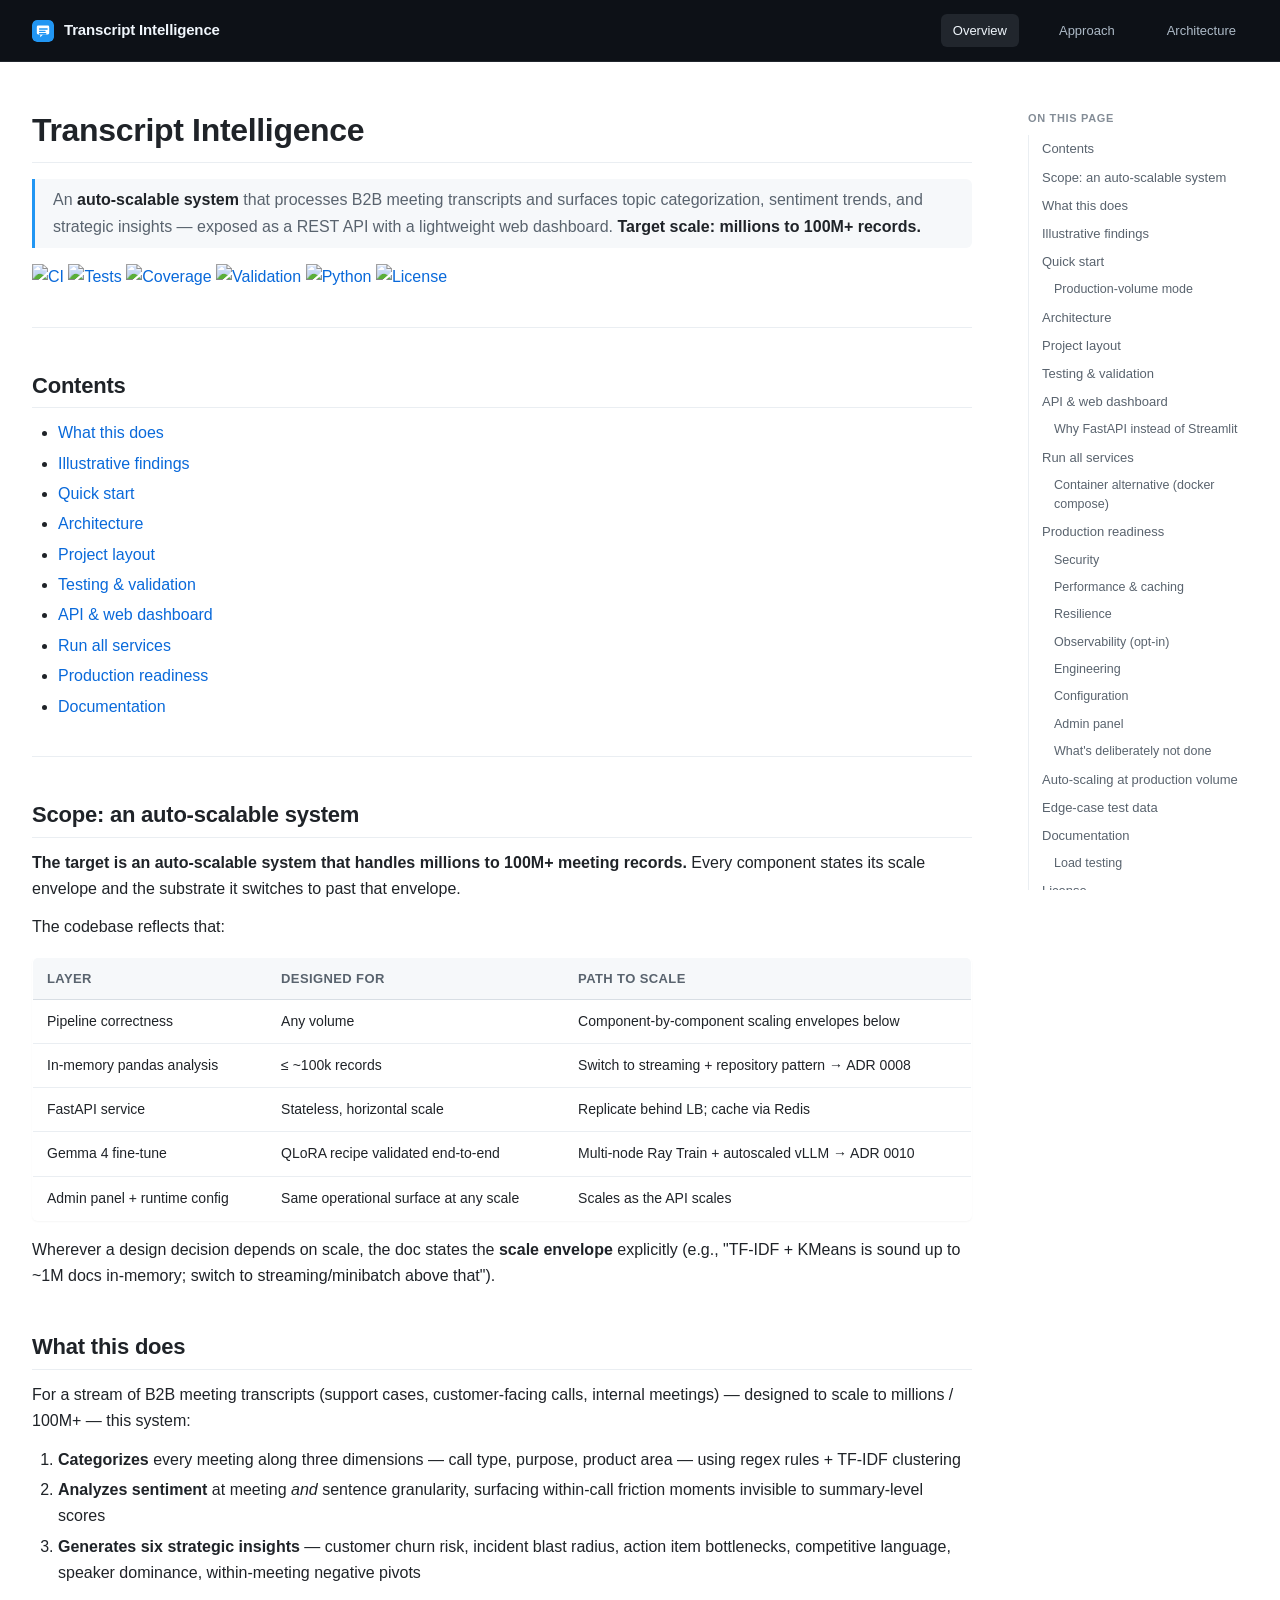
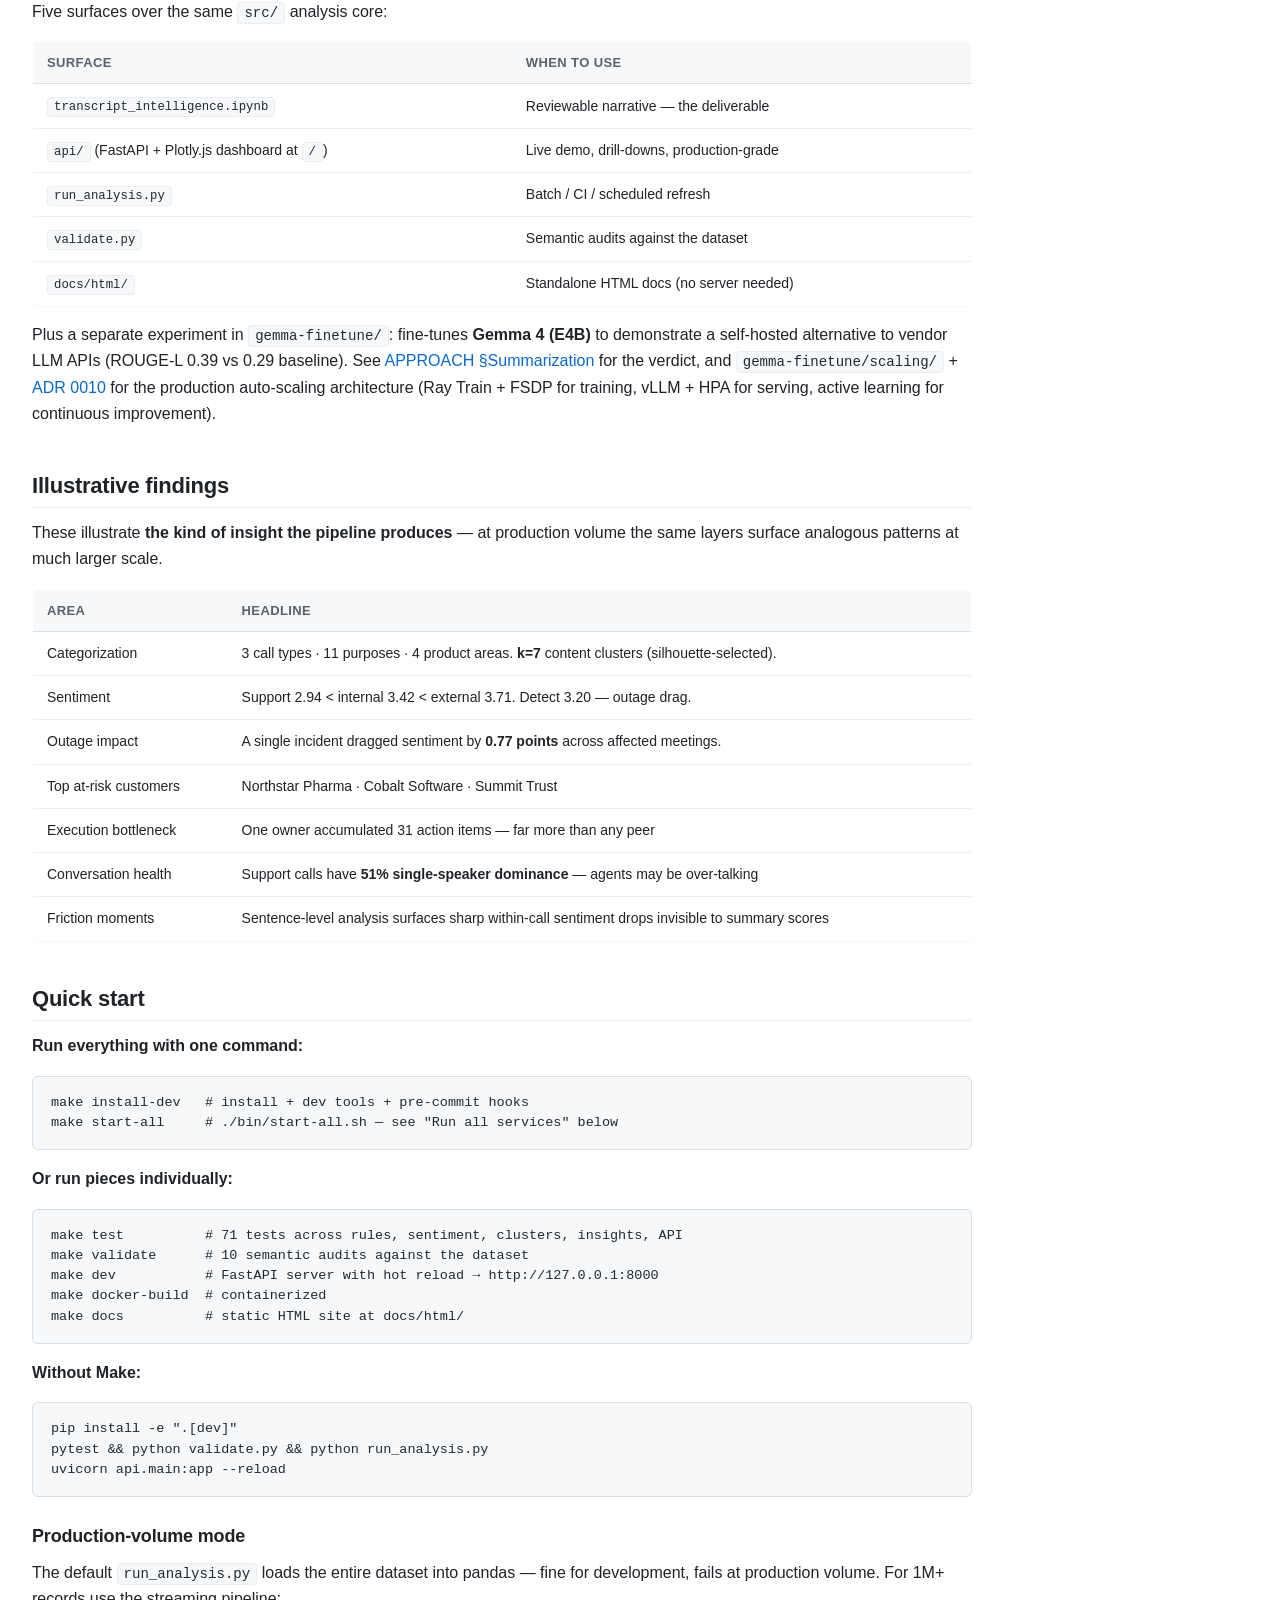
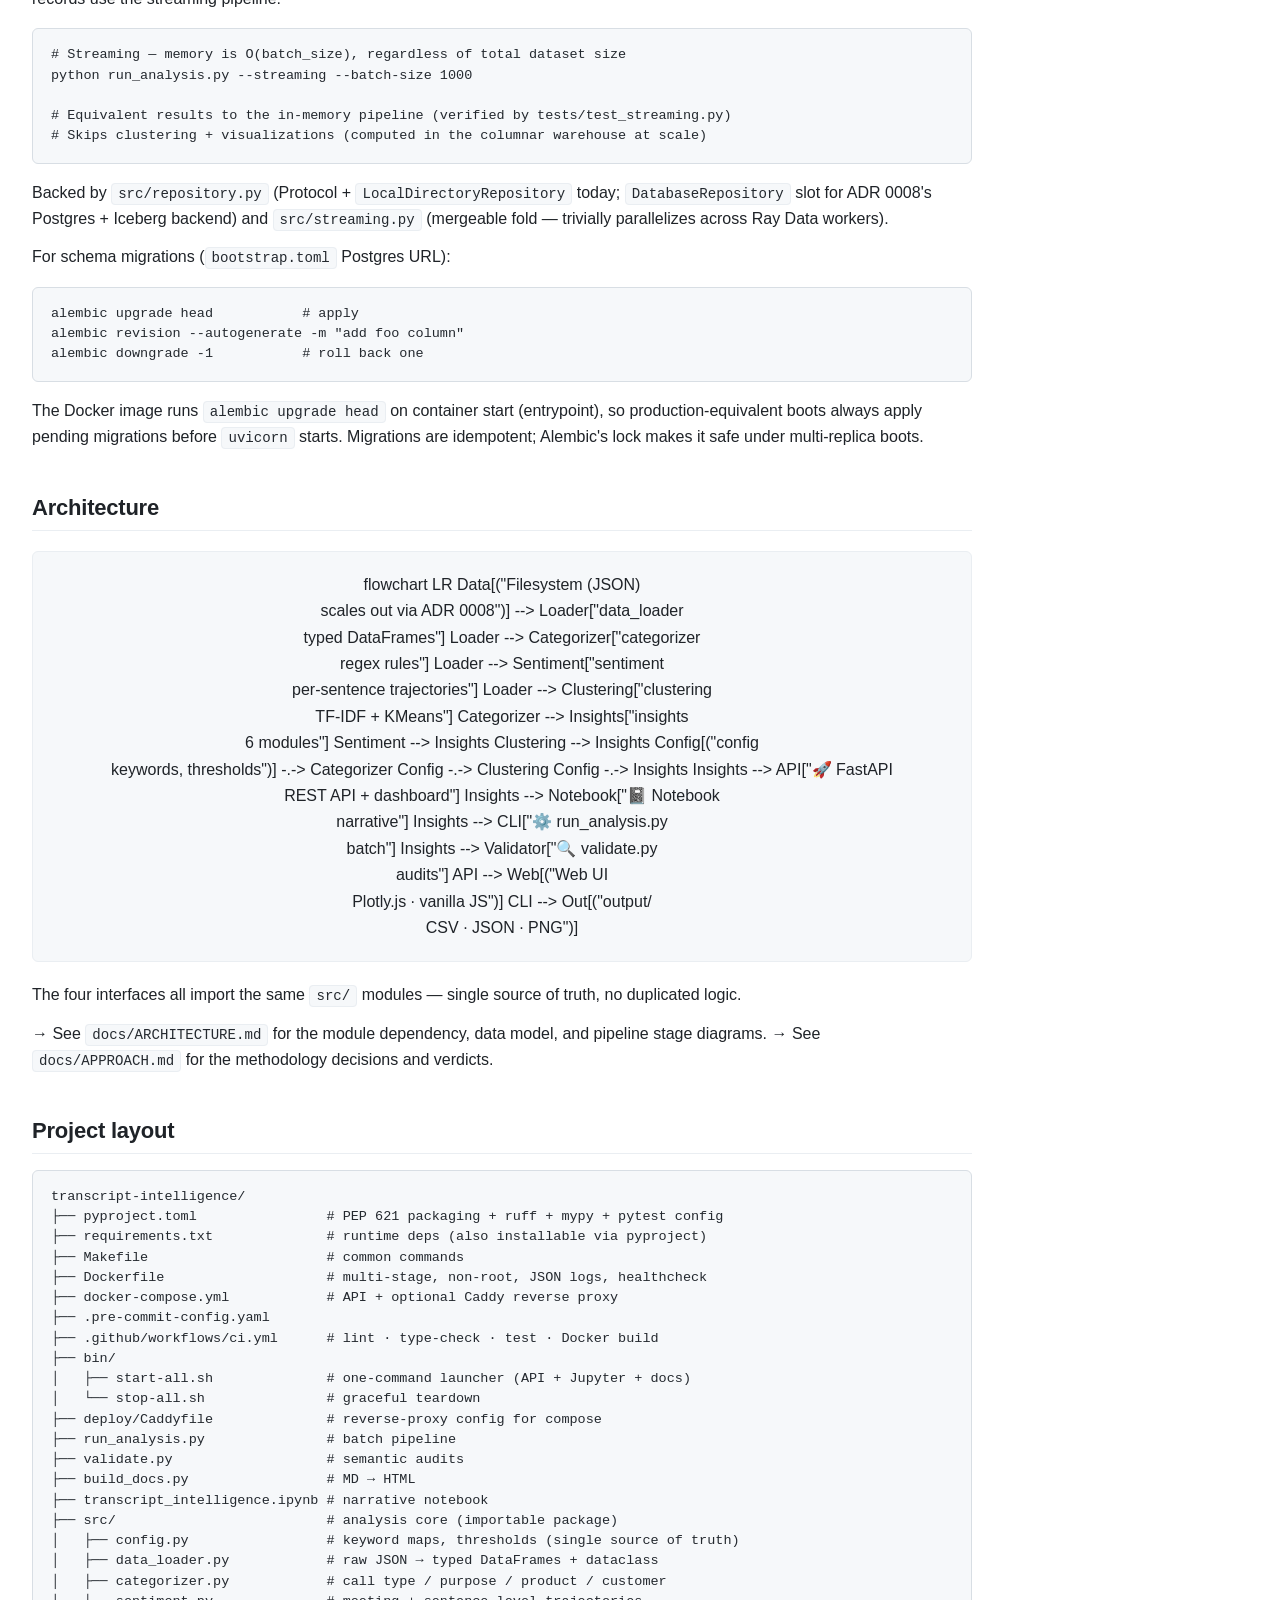
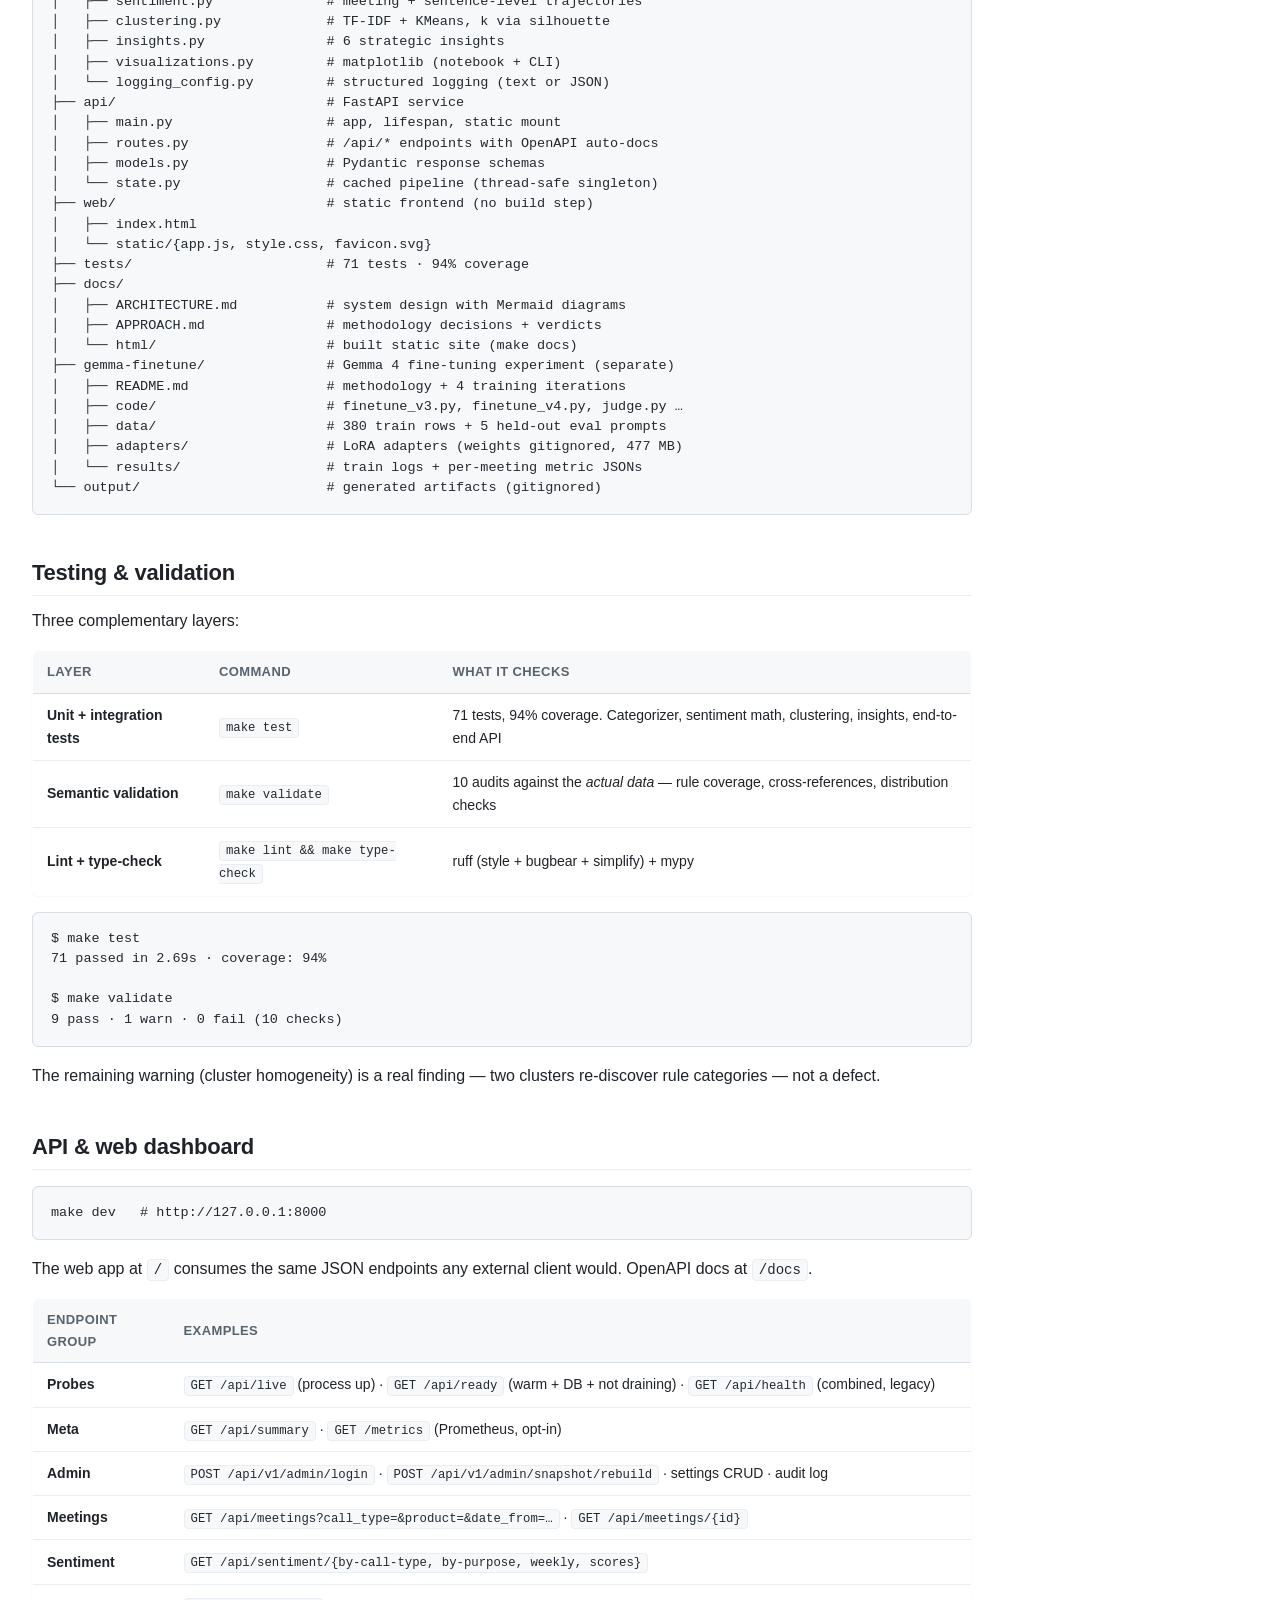
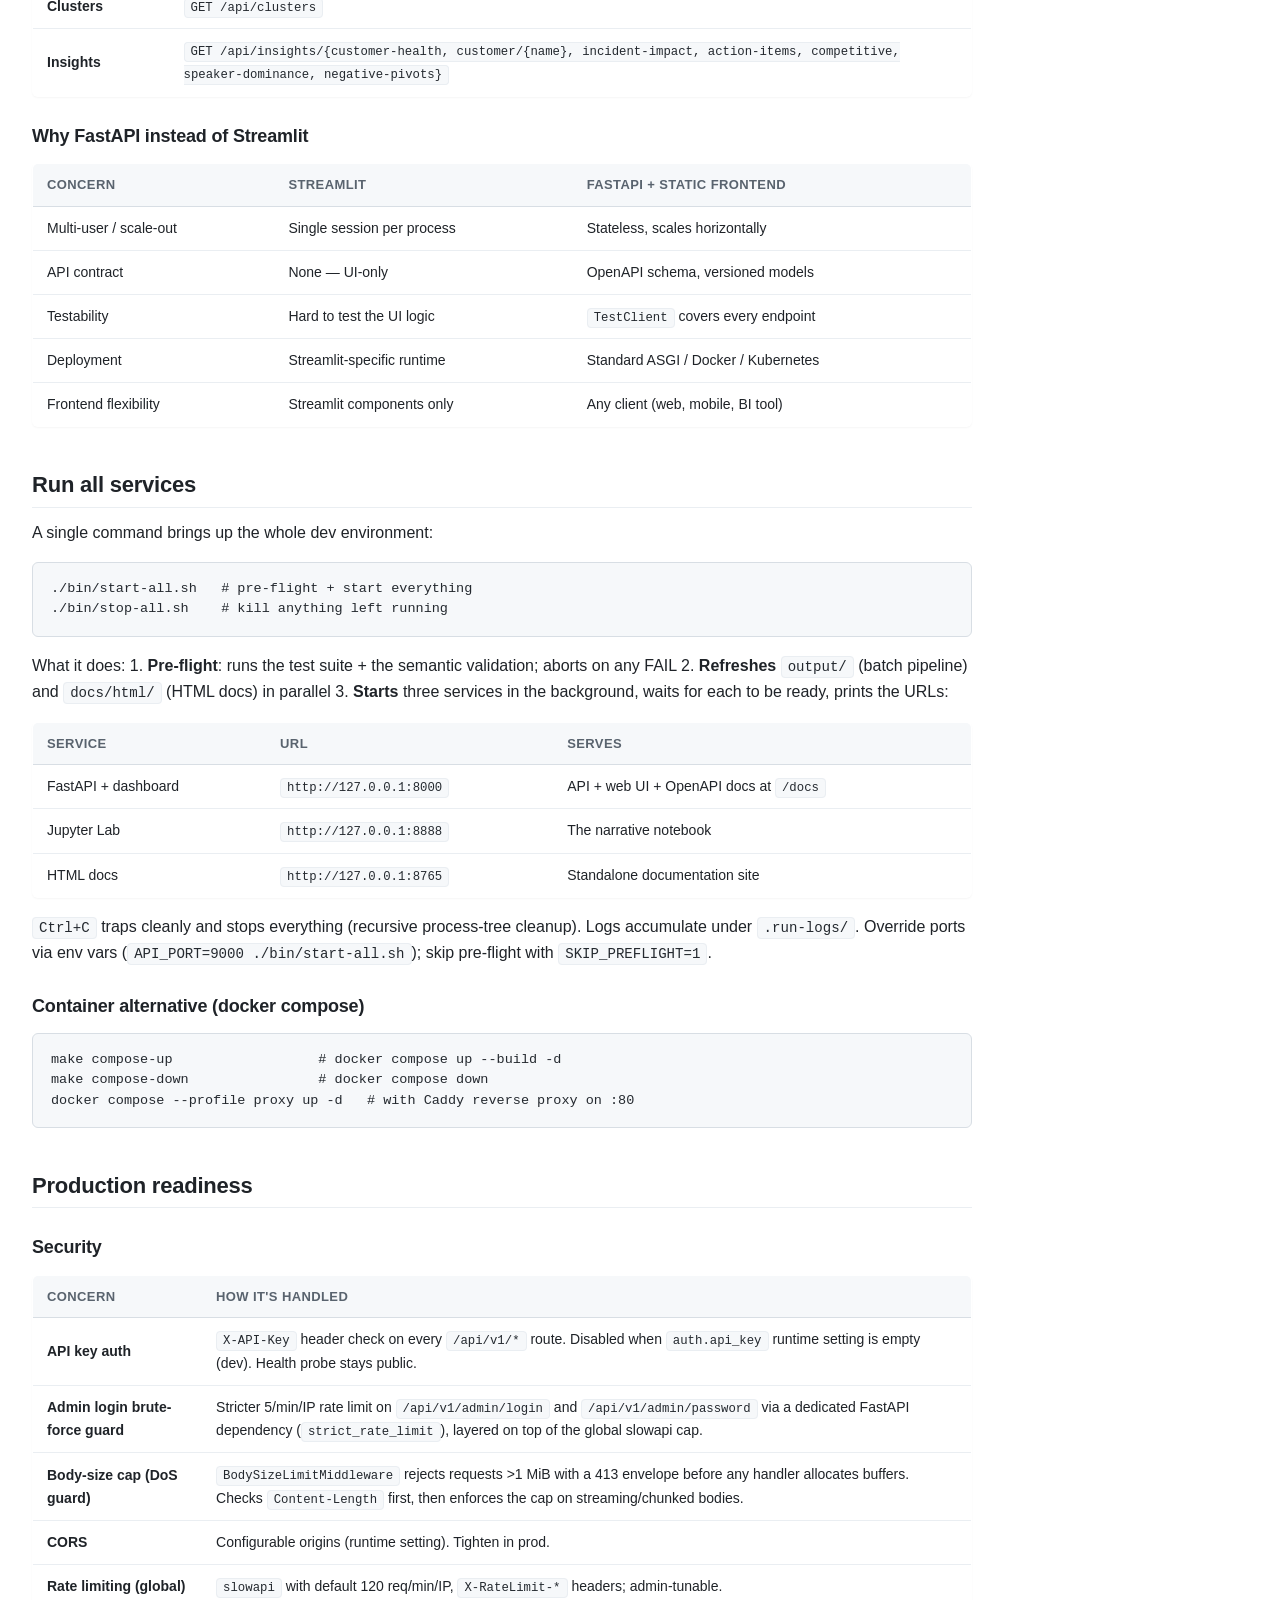
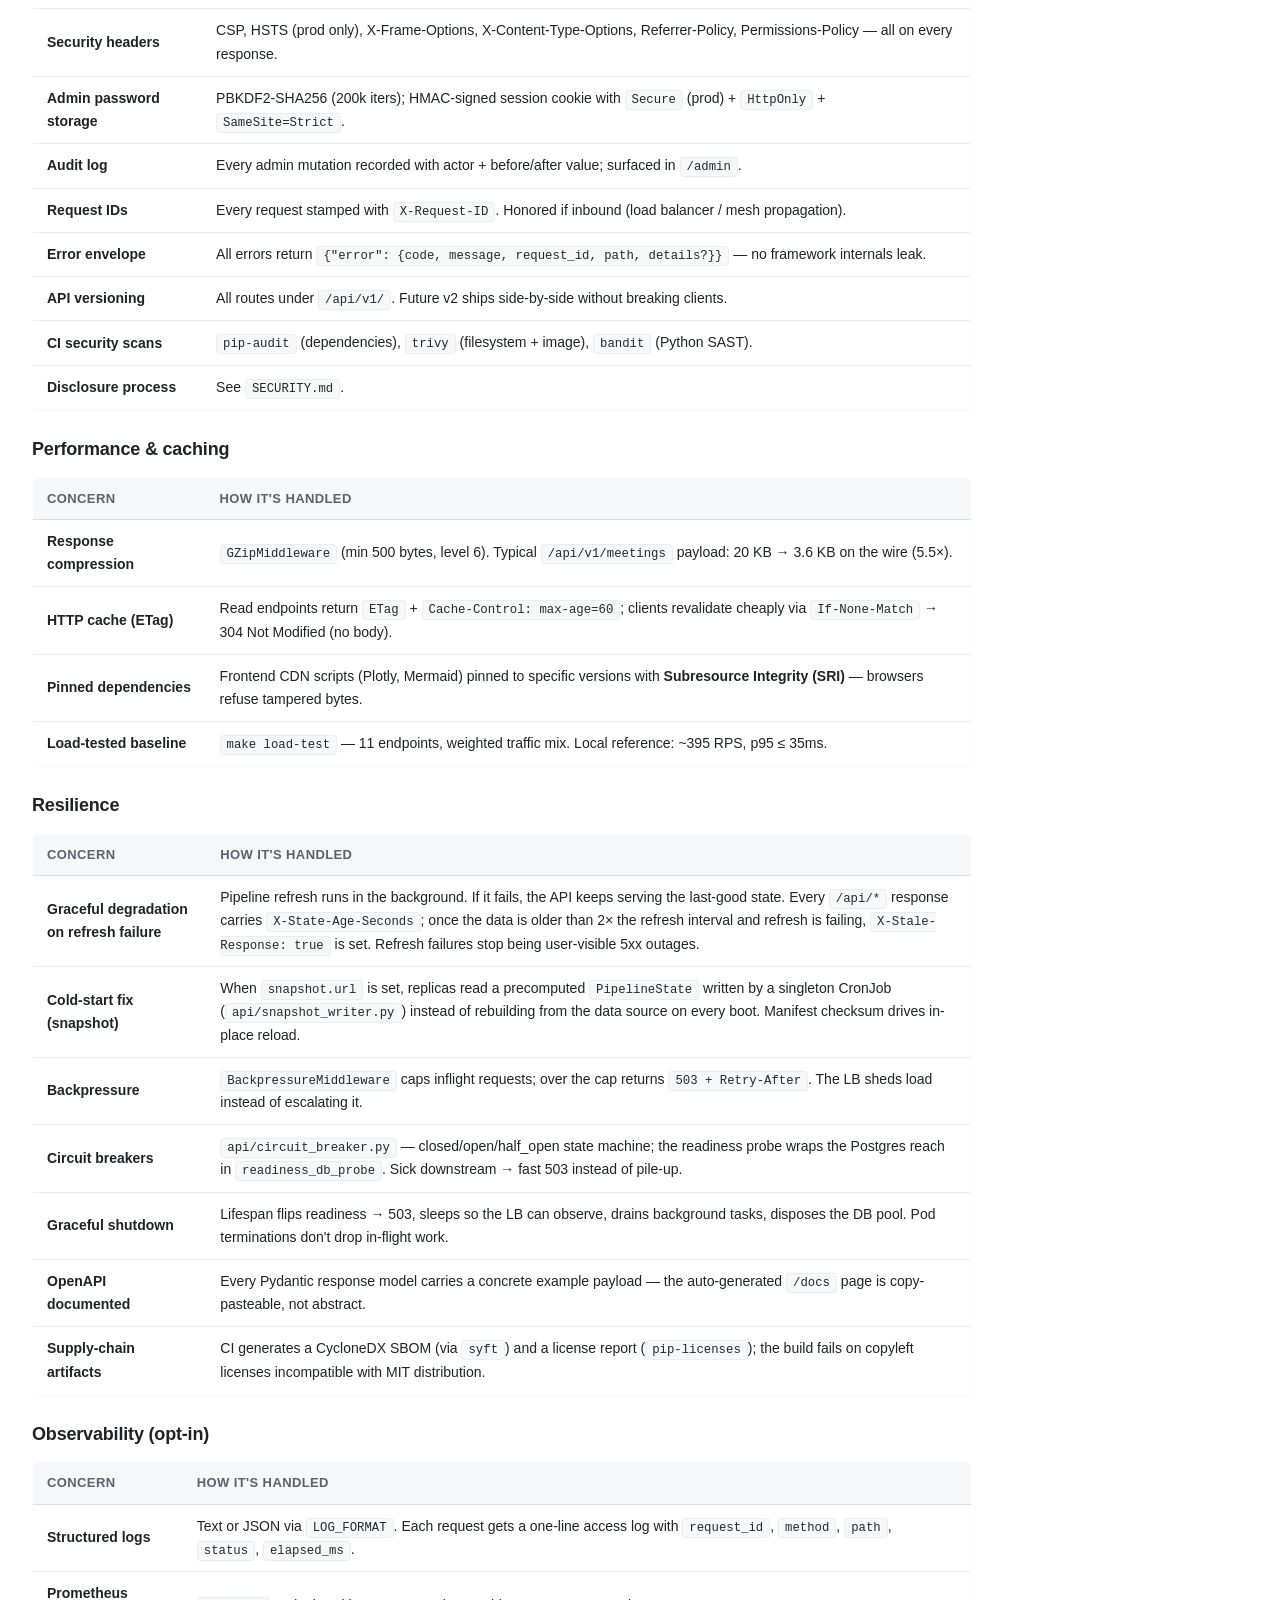
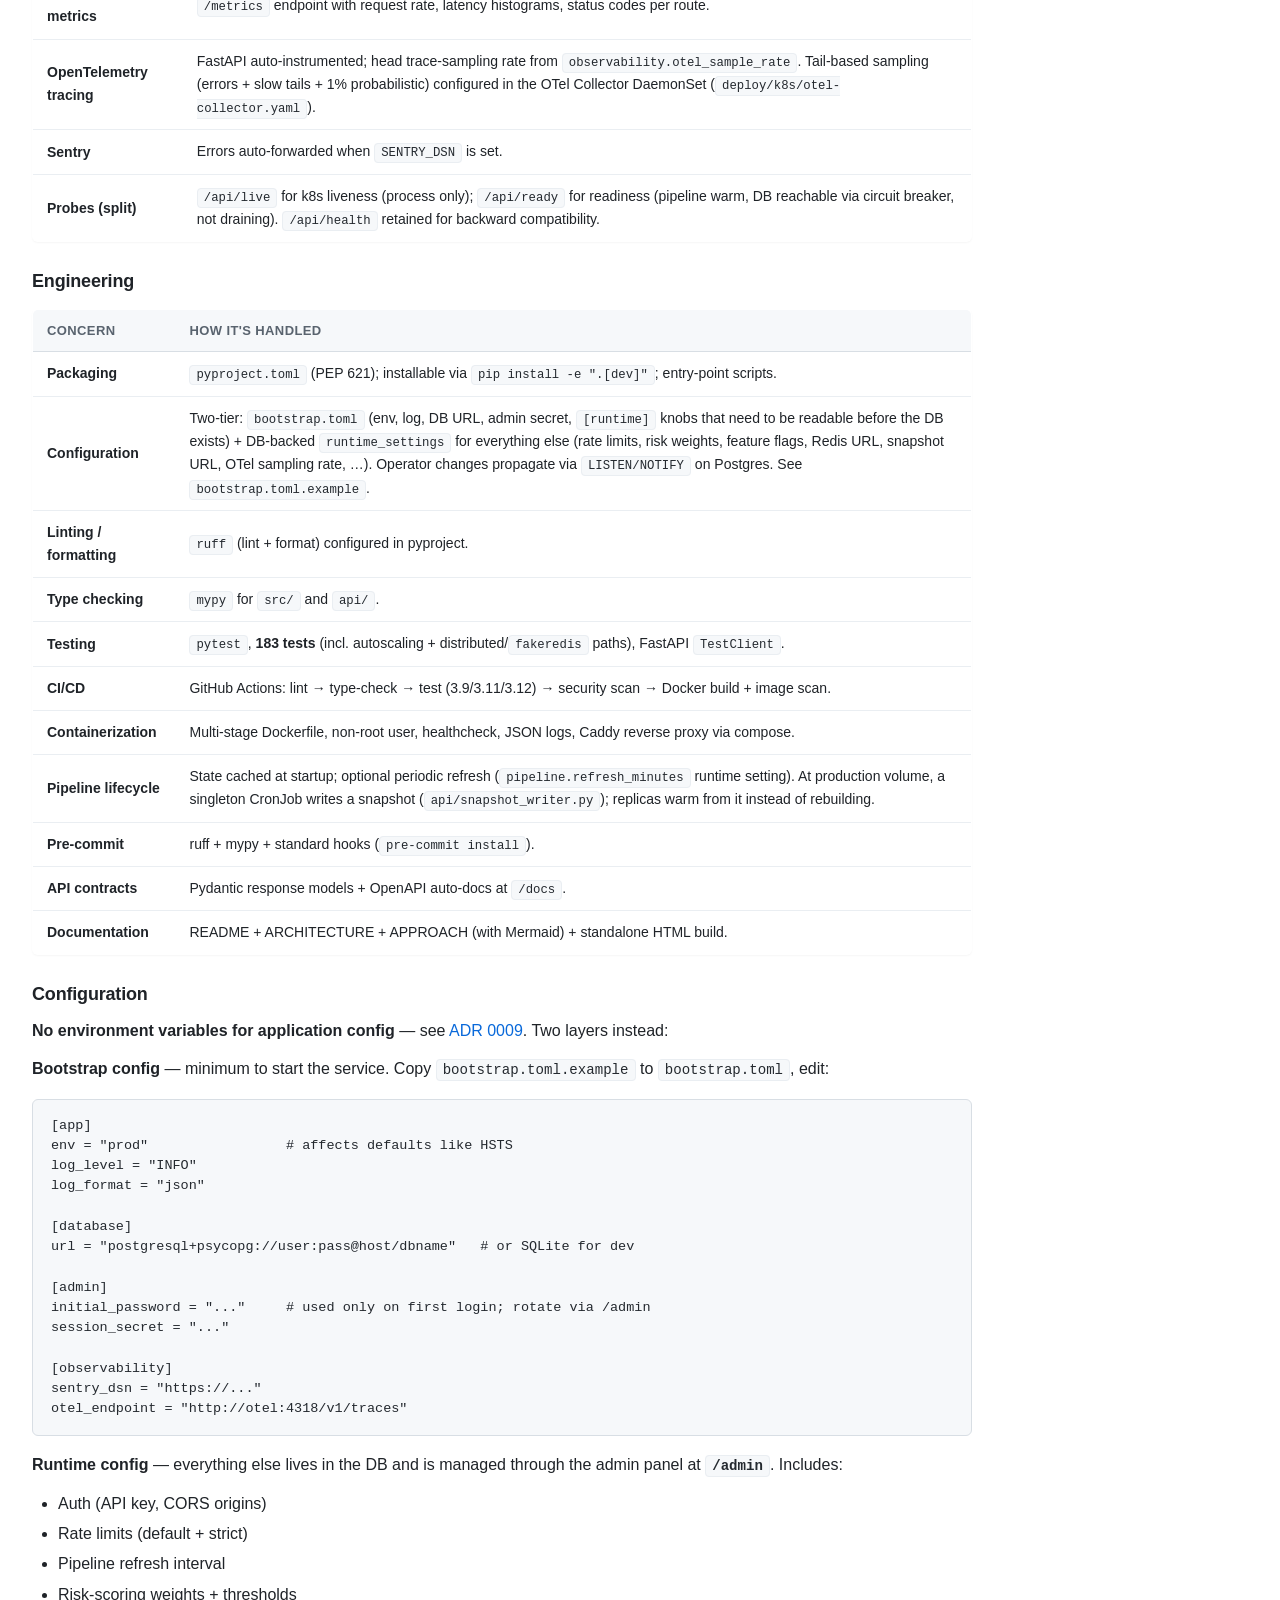
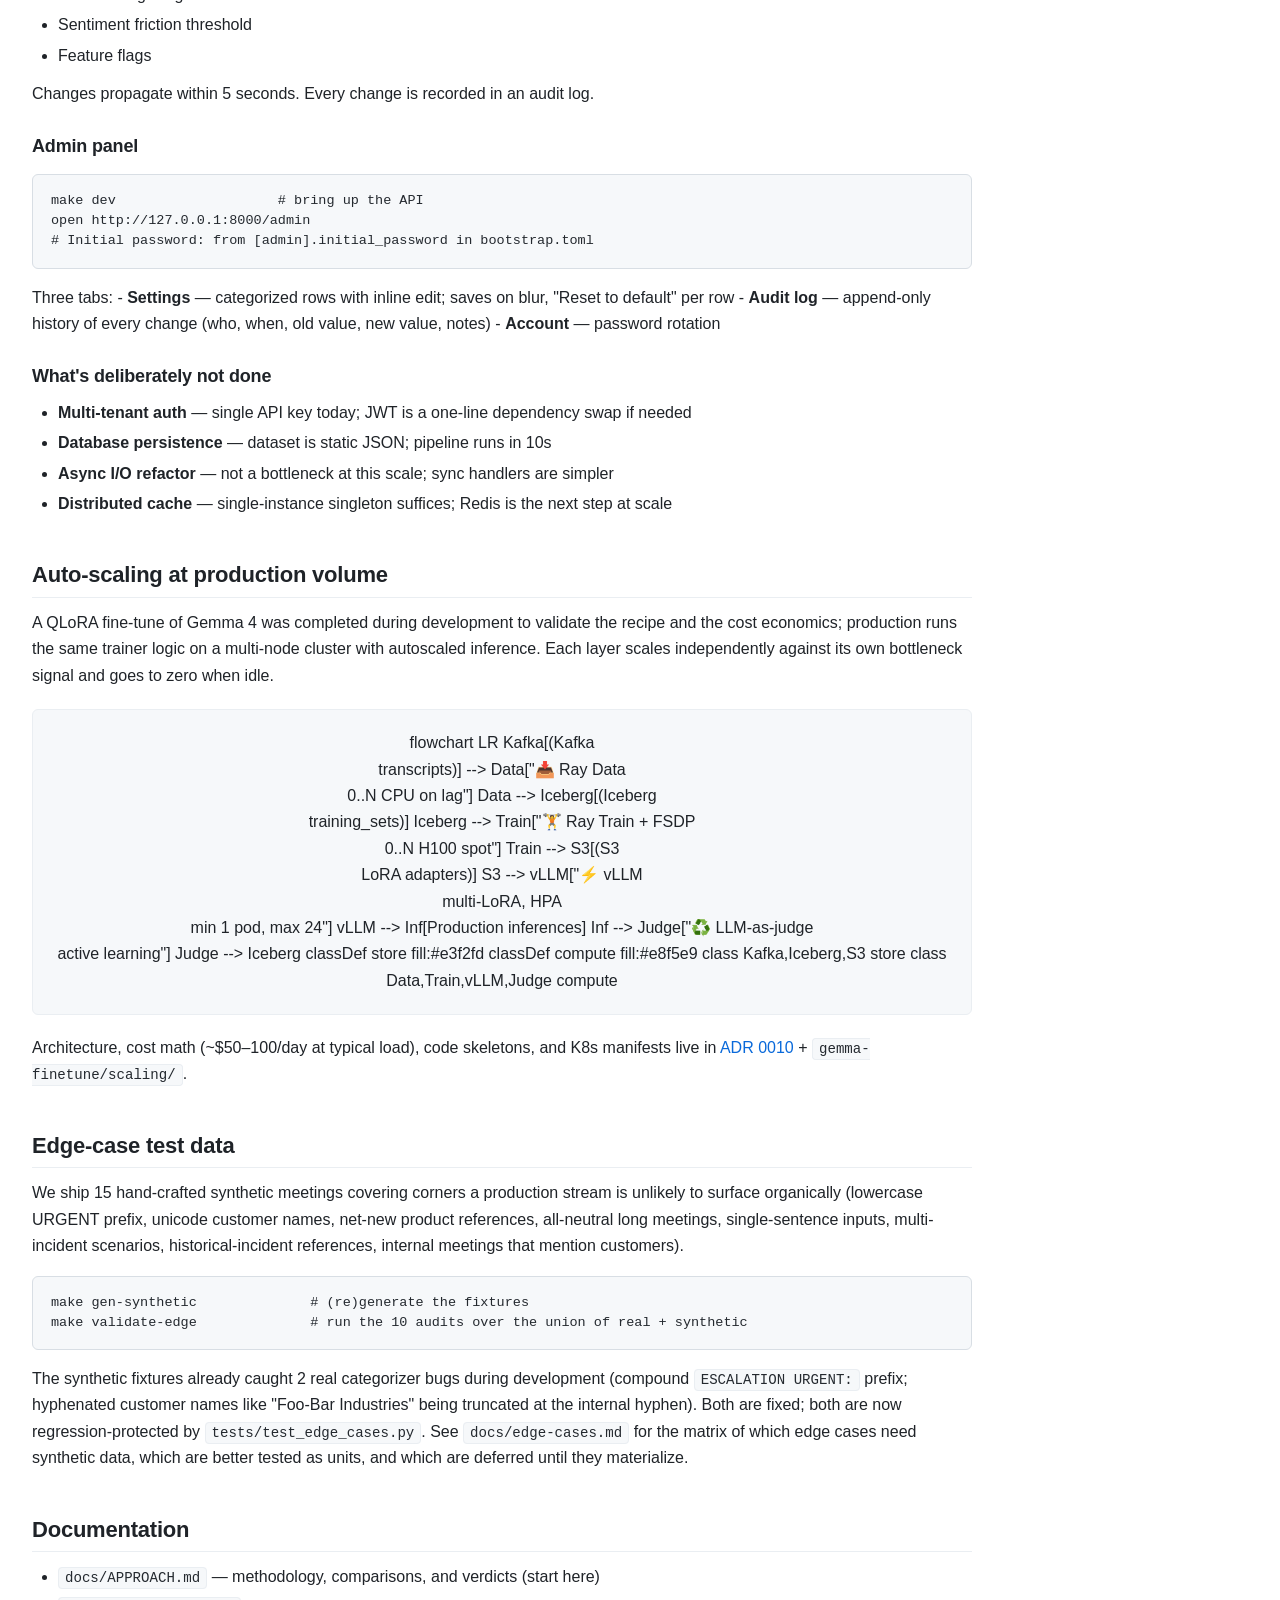
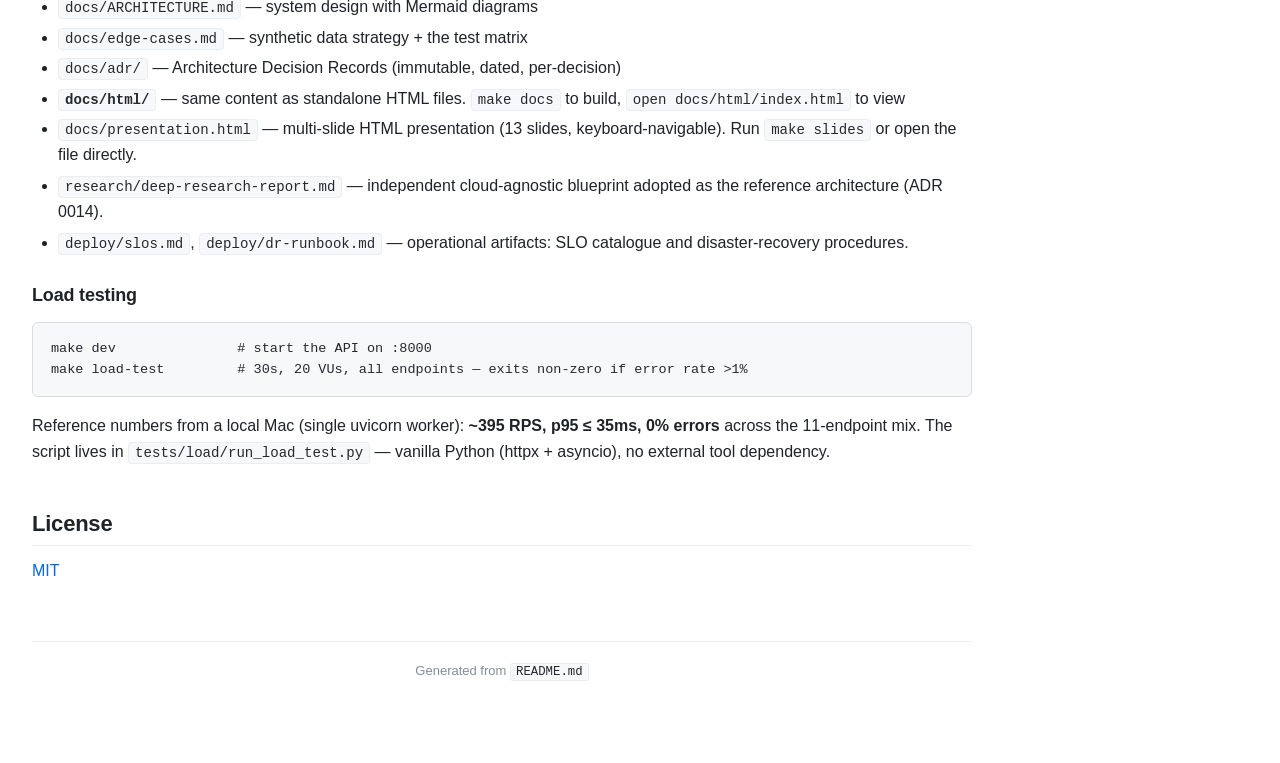
==== docs/html/index.html @ d3d43723 "Adopt research/ blueprint as ADR 0014 + close the implementation gaps The cloud-agnostic research re" ====
<!DOCTYPE html>
<html lang="en">
<head>
<meta charset="utf-8">
<meta name="viewport" content="width=device-width, initial-scale=1">
<title>Transcript Intelligence</title>
<link rel="icon" type="image/svg+xml" href="favicon.svg">
<style>
:root {
  --fg: #1f2328;
  --fg-muted: #59636e;
  --fg-faint: #848d97;
  --bg: #ffffff;
  --bg-soft: #f6f8fa;
  --bg-code: #f6f8fa;
  --border: #d8dee4;
  --border-soft: #eaeef2;
  --link: #0969da;
  --link-hover: #0550ae;
  --accent: #2196f3;
  --shadow-sm: 0 1px 2px rgba(0,0,0,0.04);
  --radius: 6px;
  --content-width: 920px;
}
* { box-sizing: border-box; }
html { scroll-behavior: smooth; }
body {
  font-family: -apple-system, BlinkMacSystemFont, "Segoe UI", "Inter", "Helvetica Neue", Arial, sans-serif;
  font-size: 16px;
  line-height: 1.65;
  color: var(--fg);
  background: var(--bg);
  margin: 0;
  -webkit-font-smoothing: antialiased;
  text-rendering: optimizeLegibility;
}

/* --------------------------------------------------------------------- nav */
.nav {
  background: #0d1117;
  color: #f0f6fc;
  padding: 14px 32px;
  display: flex;
  align-items: center;
  gap: 28px;
  position: sticky;
  top: 0;
  z-index: 10;
  border-bottom: 1px solid #21262d;
}
.nav .brand {
  font-weight: 700;
  font-size: 15px;
  letter-spacing: -0.01em;
  margin-right: auto;
  display: flex;
  align-items: center;
  gap: 10px;
}
.nav .brand-icon {
  width: 22px;
  height: 22px;
  border-radius: 5px;
}
.nav a {
  color: #adbac7;
  text-decoration: none;
  font-size: 13px;
  padding: 6px 12px;
  border-radius: 6px;
  transition: background 0.12s, color 0.12s;
  font-weight: 500;
}
.nav a:hover { background: #21262d; color: #f0f6fc; }
.nav a.active { color: #f0f6fc; background: #21262d; }

/* ----------------------------------------------------------------- layout */
.layout {
  max-width: 1280px;
  margin: 0 auto;
  display: grid;
  grid-template-columns: minmax(0, 1fr) 220px;
  gap: 56px;
  padding: 48px 32px 96px;
}
main {
  min-width: 0;
}
.toc {
  position: sticky;
  top: 88px;
  align-self: start;
  font-size: 13px;
  line-height: 1.55;
  max-height: calc(100vh - 120px);
  overflow-y: auto;
  padding-right: 4px;
}
.toc-title {
  text-transform: uppercase;
  letter-spacing: 0.06em;
  font-size: 11px;
  font-weight: 700;
  color: var(--fg-faint);
  margin: 0 0 8px;
}
.toc ul {
  list-style: none;
  padding: 0;
  margin: 0;
  border-left: 1px solid var(--border-soft);
}
.toc li { margin: 0; }
.toc a {
  display: block;
  padding: 4px 0 4px 12px;
  margin-left: -1px;
  border-left: 2px solid transparent;
  color: var(--fg-muted);
  text-decoration: none;
  transition: color 0.1s, border-color 0.1s;
}
.toc a:hover { color: var(--fg); }
.toc a.h3 { padding-left: 24px; font-size: 12.5px; }
.toc a.active {
  color: var(--accent);
  border-left-color: var(--accent);
  font-weight: 600;
}

/* ---------------------------------------------------------------- content */
main h1, main h2, main h3, main h4 {
  line-height: 1.25;
  letter-spacing: -0.01em;
  margin: 32px 0 12px;
  scroll-margin-top: 80px;
  position: relative;
}
main h1 {
  font-size: 32px;
  font-weight: 700;
  margin-top: 0;
  padding-bottom: 12px;
  border-bottom: 1px solid var(--border-soft);
}
main h2 {
  font-size: 22px;
  font-weight: 600;
  margin-top: 44px;
  padding-bottom: 8px;
  border-bottom: 1px solid var(--border-soft);
}
main h3 {
  font-size: 18px;
  font-weight: 600;
  margin-top: 28px;
}
main h4 {
  font-size: 15px;
  font-weight: 600;
  color: var(--fg-muted);
  text-transform: uppercase;
  letter-spacing: 0.04em;
}

/* Hover anchor link (GitHub-style). H1 has no anchor — it's the page title. */
main h1 .anchor { display: none; }
main h2 .anchor, main h3 .anchor, main h4 .anchor {
  position: absolute;
  left: -24px;
  text-decoration: none;
  color: var(--fg-faint);
  opacity: 0;
  transition: opacity 0.15s;
  font-weight: 400;
  font-size: 0.85em;
}
main h2:hover .anchor,
main h3:hover .anchor,
main h4:hover .anchor { opacity: 1; }

main p, main ul, main ol { margin: 12px 0; }
main ul, main ol { padding-left: 26px; }
main li { margin: 4px 0; }
main li > p { margin: 4px 0; }

main a { color: var(--link); text-decoration: none; }
main a:hover { color: var(--link-hover); text-decoration: underline; }
main a:focus-visible { outline: 2px solid var(--accent); outline-offset: 2px; border-radius: 2px; }

/* Strong / em */
main strong { font-weight: 600; color: var(--fg); }

/* ------------------------------------------------------------------ code */
main code {
  background: var(--bg-soft);
  padding: 2px 6px;
  border-radius: 4px;
  font-family: ui-monospace, "SF Mono", "JetBrains Mono", Menlo, Consolas, monospace;
  font-size: 0.88em;
  color: #24292f;
  border: 1px solid var(--border-soft);
}
main pre {
  background: var(--bg-soft);
  padding: 16px 18px;
  border-radius: var(--radius);
  overflow-x: auto;
  border: 1px solid var(--border);
  font-size: 13.5px;
  line-height: 1.5;
  margin: 16px 0;
}
main pre code {
  background: none;
  padding: 0;
  border: none;
  font-size: 1em;
}

/* ----------------------------------------------------------------- tables */
main table {
  border-collapse: collapse;
  margin: 16px 0;
  width: 100%;
  font-size: 14px;
  border: 1px solid var(--border);
  border-radius: var(--radius);
  overflow: hidden;
  box-shadow: var(--shadow-sm);
}
main th, main td {
  padding: 10px 14px;
  text-align: left;
  border-bottom: 1px solid var(--border-soft);
}
main th {
  background: var(--bg-soft);
  font-weight: 600;
  font-size: 13px;
  text-transform: uppercase;
  letter-spacing: 0.03em;
  color: var(--fg-muted);
  border-bottom: 1px solid var(--border);
}
main td:first-child { font-weight: 500; color: var(--fg); }
main tr:last-child td { border-bottom: none; }
main tr:hover td { background: #fafbfc; }

/* --------------------------------------------------------- blockquotes */
main blockquote {
  border-left: 3px solid var(--accent);
  padding: 8px 18px;
  margin: 16px 0;
  background: var(--bg-soft);
  color: var(--fg-muted);
  border-radius: 0 var(--radius) var(--radius) 0;
}
main blockquote p:first-child { margin-top: 0; }
main blockquote p:last-child { margin-bottom: 0; }

/* --------------------------------------------------------------- mermaid */
main .mermaid {
  background: var(--bg-soft);
  padding: 20px;
  border-radius: var(--radius);
  border: 1px solid var(--border-soft);
  margin: 20px 0;
  text-align: center;
  overflow-x: auto;
}
main .mermaid svg { max-width: 100%; height: auto; }

/* ---------------------------------------------------------- horizontal rule */
main hr {
  border: 0;
  border-top: 1px solid var(--border-soft);
  margin: 36px 0;
}

main img { max-width: 100%; }

/* ------------------------------------------------------------------ footer */
footer {
  margin-top: 56px;
  padding-top: 18px;
  border-top: 1px solid var(--border-soft);
  font-size: 13px;
  color: var(--fg-faint);
  text-align: center;
}
footer code {
  font-size: 0.95em;
  background: var(--bg-soft);
  padding: 1px 5px;
  border-radius: 3px;
}

/* --------------------------------------------------------------- responsive */
@media (max-width: 1080px) {
  .layout {
    grid-template-columns: minmax(0, 1fr);
    gap: 0;
  }
  .toc { display: none; }
}
@media (max-width: 720px) {
  .nav { padding: 12px 18px; gap: 12px; }
  .nav a { padding: 5px 8px; font-size: 12.5px; }
  .layout { padding: 28px 18px 64px; }
  main h1 { font-size: 26px; }
  main h2 { font-size: 19px; }
  main table { display: block; overflow-x: auto; }
}

/* --------------------------------------------------------------- print */
@media print {
  .nav, .toc, footer { display: none; }
  .layout { display: block; padding: 0; max-width: 100%; }
  main h2 { page-break-after: avoid; }
  main pre, main table, main .mermaid { page-break-inside: avoid; }
}
</style>
</head>
<body>
<nav class="nav">
  <span class="brand">
    <img src="favicon.svg" alt="" class="brand-icon">
    Transcript Intelligence
  </span>
  <a href="index.html" class="active">Overview</a>
  <a href="approach.html">Approach</a>
  <a href="architecture.html">Architecture</a>
</nav>
<div class="layout">
<main>
<h1 id="transcript-intelligence">Transcript Intelligence<a class="anchor" href="#transcript-intelligence" title="Permanent link">¶</a></h1>
<blockquote>
<p>An <strong>auto-scalable system</strong> that processes B2B meeting transcripts and surfaces topic categorization, sentiment trends, and strategic insights — exposed as a REST API with a lightweight web dashboard. <strong>Target scale: millions to 100M+ records.</strong></p>
</blockquote>
<p><a href=".github/workflows/ci.yml"><img alt="CI" src="https://img.shields.io/badge/CI-GitHub%20Actions-blue" /></a>
<a href="https://github.com/"><img alt="Tests" src="https://img.shields.io/badge/tests-123%20passing-brightgreen" /></a>
<a href="pyproject.toml"><img alt="Coverage" src="https://img.shields.io/badge/coverage-94%25-brightgreen" /></a>
<a href="https://github.com/"><img alt="Validation" src="https://img.shields.io/badge/validation-9%2F10%20pass-brightgreen" /></a>
<a href="pyproject.toml"><img alt="Python" src="https://img.shields.io/badge/python-3.9%2B-blue" /></a>
<a href="https://github.com/"><img alt="License" src="https://img.shields.io/badge/license-MIT-blue" /></a></p>
<hr />
<h2 id="contents">Contents<a class="anchor" href="#contents" title="Permanent link">¶</a></h2>
<ul>
<li><a href="#what-this-does">What this does</a></li>
<li><a href="#illustrative-findings">Illustrative findings</a></li>
<li><a href="#quick-start">Quick start</a></li>
<li><a href="#architecture">Architecture</a></li>
<li><a href="#project-layout">Project layout</a></li>
<li><a href="#testing--validation">Testing &amp; validation</a></li>
<li><a href="#api--web-dashboard">API &amp; web dashboard</a></li>
<li><a href="#run-all-services">Run all services</a></li>
<li><a href="#production-readiness">Production readiness</a></li>
<li><a href="#documentation">Documentation</a></li>
</ul>
<hr />
<h2 id="scope-an-auto-scalable-system">Scope: an auto-scalable system<a class="anchor" href="#scope-an-auto-scalable-system" title="Permanent link">¶</a></h2>
<p><strong>The target is an auto-scalable system that handles millions to 100M+ meeting records.</strong> Every component states its scale envelope and the substrate it switches to past that envelope.</p>
<p>The codebase reflects that:</p>
<table>
<thead>
<tr>
<th>Layer</th>
<th>Designed for</th>
<th>Path to scale</th>
</tr>
</thead>
<tbody>
<tr>
<td>Pipeline correctness</td>
<td>Any volume</td>
<td>Component-by-component scaling envelopes below</td>
</tr>
<tr>
<td>In-memory pandas analysis</td>
<td>≤ ~100k records</td>
<td>Switch to streaming + repository pattern → ADR 0008</td>
</tr>
<tr>
<td>FastAPI service</td>
<td>Stateless, horizontal scale</td>
<td>Replicate behind LB; cache via Redis</td>
</tr>
<tr>
<td>Gemma 4 fine-tune</td>
<td>QLoRA recipe validated end-to-end</td>
<td>Multi-node Ray Train + autoscaled vLLM → ADR 0010</td>
</tr>
<tr>
<td>Admin panel + runtime config</td>
<td>Same operational surface at any scale</td>
<td>Scales as the API scales</td>
</tr>
</tbody>
</table>
<p>Wherever a design decision depends on scale, the doc states the <strong>scale envelope</strong> explicitly (e.g., "TF-IDF + KMeans is sound up to ~1M docs in-memory; switch to streaming/minibatch above that").</p>
<h2 id="what-this-does">What this does<a class="anchor" href="#what-this-does" title="Permanent link">¶</a></h2>
<p>For a stream of B2B meeting transcripts (support cases, customer-facing calls, internal meetings) — designed to scale to millions / 100M+ — this system:</p>
<ol>
<li><strong>Categorizes</strong> every meeting along three dimensions — call type, purpose, product area — using regex rules + TF-IDF clustering</li>
<li><strong>Analyzes sentiment</strong> at meeting <em>and</em> sentence granularity, surfacing within-call friction moments invisible to summary-level scores</li>
<li><strong>Generates six strategic insights</strong> — customer churn risk, incident blast radius, action item bottlenecks, competitive language, speaker dominance, within-meeting negative pivots</li>
</ol>
<p>Five surfaces over the same <code>src/</code> analysis core:</p>
<table>
<thead>
<tr>
<th>Surface</th>
<th>When to use</th>
</tr>
</thead>
<tbody>
<tr>
<td><code>transcript_intelligence.ipynb</code></td>
<td>Reviewable narrative — the deliverable</td>
</tr>
<tr>
<td><code>api/</code> (FastAPI + Plotly.js dashboard at <code>/</code>)</td>
<td>Live demo, drill-downs, production-grade</td>
</tr>
<tr>
<td><code>run_analysis.py</code></td>
<td>Batch / CI / scheduled refresh</td>
</tr>
<tr>
<td><code>validate.py</code></td>
<td>Semantic audits against the dataset</td>
</tr>
<tr>
<td><code>docs/html/</code></td>
<td>Standalone HTML docs (no server needed)</td>
</tr>
</tbody>
</table>
<p>Plus a separate experiment in <a href="gemma-finetune/README.md"><code>gemma-finetune/</code></a>: fine-tunes <strong>Gemma 4 (E4B)</strong> to demonstrate a self-hosted alternative to vendor LLM APIs (ROUGE-L 0.39 vs 0.29 baseline). See <a href="docs/APPROACH.md#2-summarization--action-items">APPROACH §Summarization</a> for the verdict, and <a href="gemma-finetune/scaling/README.md"><code>gemma-finetune/scaling/</code></a> + <a href="docs/adr/0010-auto-scaling-ml-pipeline.md">ADR 0010</a> for the production auto-scaling architecture (Ray Train + FSDP for training, vLLM + HPA for serving, active learning for continuous improvement).</p>
<h2 id="illustrative-findings">Illustrative findings<a class="anchor" href="#illustrative-findings" title="Permanent link">¶</a></h2>
<p>These illustrate <strong>the kind of insight the pipeline produces</strong> — at production volume the same layers surface analogous patterns at much larger scale.</p>
<table>
<thead>
<tr>
<th>Area</th>
<th>Headline</th>
</tr>
</thead>
<tbody>
<tr>
<td>Categorization</td>
<td>3 call types · 11 purposes · 4 product areas. <strong>k=7</strong> content clusters (silhouette-selected).</td>
</tr>
<tr>
<td>Sentiment</td>
<td>Support 2.94 &lt; internal 3.42 &lt; external 3.71. Detect 3.20 — outage drag.</td>
</tr>
<tr>
<td>Outage impact</td>
<td>A single incident dragged sentiment by <strong>0.77 points</strong> across affected meetings.</td>
</tr>
<tr>
<td>Top at-risk customers</td>
<td>Northstar Pharma · Cobalt Software · Summit Trust</td>
</tr>
<tr>
<td>Execution bottleneck</td>
<td>One owner accumulated 31 action items — far more than any peer</td>
</tr>
<tr>
<td>Conversation health</td>
<td>Support calls have <strong>51% single-speaker dominance</strong> — agents may be over-talking</td>
</tr>
<tr>
<td>Friction moments</td>
<td>Sentence-level analysis surfaces sharp within-call sentiment drops invisible to summary scores</td>
</tr>
</tbody>
</table>
<h2 id="quick-start">Quick start<a class="anchor" href="#quick-start" title="Permanent link">¶</a></h2>
<p><strong>Run everything with one command:</strong></p>
<pre><code class="language-bash">make install-dev   # install + dev tools + pre-commit hooks
make start-all     # ./bin/start-all.sh — see &quot;Run all services&quot; below
</code></pre>
<p><strong>Or run pieces individually:</strong></p>
<pre><code class="language-bash">make test          # 71 tests across rules, sentiment, clusters, insights, API
make validate      # 10 semantic audits against the dataset
make dev           # FastAPI server with hot reload → http://127.0.0.1:8000
make docker-build  # containerized
make docs          # static HTML site at docs/html/
</code></pre>
<p><strong>Without Make:</strong></p>
<pre><code class="language-bash">pip install -e &quot;.[dev]&quot;
pytest &amp;&amp; python validate.py &amp;&amp; python run_analysis.py
uvicorn api.main:app --reload
</code></pre>
<h3 id="production-volume-mode">Production-volume mode<a class="anchor" href="#production-volume-mode" title="Permanent link">¶</a></h3>
<p>The default <code>run_analysis.py</code> loads the entire dataset into pandas — fine for development, fails at production volume. For 1M+ records use the streaming pipeline:</p>
<pre><code class="language-bash"># Streaming — memory is O(batch_size), regardless of total dataset size
python run_analysis.py --streaming --batch-size 1000

# Equivalent results to the in-memory pipeline (verified by tests/test_streaming.py)
# Skips clustering + visualizations (computed in the columnar warehouse at scale)
</code></pre>
<p>Backed by <code>src/repository.py</code> (Protocol + <code>LocalDirectoryRepository</code> today; <code>DatabaseRepository</code> slot for ADR 0008's Postgres + Iceberg backend) and <code>src/streaming.py</code> (mergeable fold — trivially parallelizes across Ray Data workers).</p>
<p>For schema migrations (<code>bootstrap.toml</code> Postgres URL):</p>
<pre><code class="language-bash">alembic upgrade head           # apply
alembic revision --autogenerate -m &quot;add foo column&quot;
alembic downgrade -1           # roll back one
</code></pre>
<p>The Docker image runs <code>alembic upgrade head</code> on container start (entrypoint), so production-equivalent boots always apply pending migrations before <code>uvicorn</code> starts. Migrations are idempotent; Alembic's lock makes it safe under multi-replica boots.</p>
<h2 id="architecture">Architecture<a class="anchor" href="#architecture" title="Permanent link">¶</a></h2>
<div class="mermaid">flowchart LR
    Data[("Filesystem (JSON)<br/>scales out via ADR 0008")] --> Loader["data_loader<br/>typed DataFrames"]

    Loader --> Categorizer["categorizer<br/>regex rules"]
    Loader --> Sentiment["sentiment<br/>per-sentence trajectories"]
    Loader --> Clustering["clustering<br/>TF-IDF + KMeans"]

    Categorizer --> Insights["insights<br/>6 modules"]
    Sentiment --> Insights
    Clustering --> Insights

    Config[("config<br/>keywords, thresholds")] -.-> Categorizer
    Config -.-> Clustering
    Config -.-> Insights

    Insights --> API["🚀 FastAPI<br/>REST API + dashboard"]
    Insights --> Notebook["📓 Notebook<br/>narrative"]
    Insights --> CLI["⚙️ run_analysis.py<br/>batch"]
    Insights --> Validator["🔍 validate.py<br/>audits"]

    API --> Web[("Web UI<br/>Plotly.js · vanilla JS")]
    CLI --> Out[("output/<br/>CSV · JSON · PNG")]</div>

<p>The four interfaces all import the same <code>src/</code> modules — single source of truth, no duplicated logic.</p>
<p>→ See <a href="architecture.html"><code>docs/ARCHITECTURE.md</code></a> for the module dependency, data model, and pipeline stage diagrams.
→ See <a href="approach.html"><code>docs/APPROACH.md</code></a> for the methodology decisions and verdicts.</p>
<h2 id="project-layout">Project layout<a class="anchor" href="#project-layout" title="Permanent link">¶</a></h2>
<pre><code>transcript-intelligence/
├── pyproject.toml                # PEP 621 packaging + ruff + mypy + pytest config
├── requirements.txt              # runtime deps (also installable via pyproject)
├── Makefile                      # common commands
├── Dockerfile                    # multi-stage, non-root, JSON logs, healthcheck
├── docker-compose.yml            # API + optional Caddy reverse proxy
├── .pre-commit-config.yaml
├── .github/workflows/ci.yml      # lint · type-check · test · Docker build
├── bin/
│   ├── start-all.sh              # one-command launcher (API + Jupyter + docs)
│   └── stop-all.sh               # graceful teardown
├── deploy/Caddyfile              # reverse-proxy config for compose
├── run_analysis.py               # batch pipeline
├── validate.py                   # semantic audits
├── build_docs.py                 # MD → HTML
├── transcript_intelligence.ipynb # narrative notebook
├── src/                          # analysis core (importable package)
│   ├── config.py                 # keyword maps, thresholds (single source of truth)
│   ├── data_loader.py            # raw JSON → typed DataFrames + dataclass
│   ├── categorizer.py            # call type / purpose / product / customer
│   ├── sentiment.py              # meeting + sentence-level trajectories
│   ├── clustering.py             # TF-IDF + KMeans, k via silhouette
│   ├── insights.py               # 6 strategic insights
│   ├── visualizations.py         # matplotlib (notebook + CLI)
│   └── logging_config.py         # structured logging (text or JSON)
├── api/                          # FastAPI service
│   ├── main.py                   # app, lifespan, static mount
│   ├── routes.py                 # /api/* endpoints with OpenAPI auto-docs
│   ├── models.py                 # Pydantic response schemas
│   └── state.py                  # cached pipeline (thread-safe singleton)
├── web/                          # static frontend (no build step)
│   ├── index.html
│   └── static/{app.js, style.css, favicon.svg}
├── tests/                        # 71 tests · 94% coverage
├── docs/
│   ├── ARCHITECTURE.md           # system design with Mermaid diagrams
│   ├── APPROACH.md               # methodology decisions + verdicts
│   └── html/                     # built static site (make docs)
├── gemma-finetune/               # Gemma 4 fine-tuning experiment (separate)
│   ├── README.md                 # methodology + 4 training iterations
│   ├── code/                     # finetune_v3.py, finetune_v4.py, judge.py …
│   ├── data/                     # 380 train rows + 5 held-out eval prompts
│   ├── adapters/                 # LoRA adapters (weights gitignored, 477 MB)
│   └── results/                  # train logs + per-meeting metric JSONs
└── output/                       # generated artifacts (gitignored)
</code></pre>
<h2 id="testing-validation">Testing &amp; validation<a class="anchor" href="#testing-validation" title="Permanent link">¶</a></h2>
<p>Three complementary layers:</p>
<table>
<thead>
<tr>
<th>Layer</th>
<th>Command</th>
<th>What it checks</th>
</tr>
</thead>
<tbody>
<tr>
<td><strong>Unit + integration tests</strong></td>
<td><code>make test</code></td>
<td>71 tests, 94% coverage. Categorizer, sentiment math, clustering, insights, end-to-end API</td>
</tr>
<tr>
<td><strong>Semantic validation</strong></td>
<td><code>make validate</code></td>
<td>10 audits against the <em>actual data</em> — rule coverage, cross-references, distribution checks</td>
</tr>
<tr>
<td><strong>Lint + type-check</strong></td>
<td><code>make lint &amp;&amp; make type-check</code></td>
<td>ruff (style + bugbear + simplify) + mypy</td>
</tr>
</tbody>
</table>
<pre><code class="language-bash">$ make test
71 passed in 2.69s · coverage: 94%

$ make validate
9 pass · 1 warn · 0 fail (10 checks)
</code></pre>
<p>The remaining warning (cluster homogeneity) is a real finding — two clusters re-discover rule categories — not a defect.</p>
<h2 id="api-web-dashboard">API &amp; web dashboard<a class="anchor" href="#api-web-dashboard" title="Permanent link">¶</a></h2>
<pre><code class="language-bash">make dev   # http://127.0.0.1:8000
</code></pre>
<p>The web app at <code>/</code> consumes the same JSON endpoints any external client would. OpenAPI docs at <code>/docs</code>.</p>
<table>
<thead>
<tr>
<th>Endpoint group</th>
<th>Examples</th>
</tr>
</thead>
<tbody>
<tr>
<td><strong>Probes</strong></td>
<td><code>GET /api/live</code> (process up) · <code>GET /api/ready</code> (warm + DB + not draining) · <code>GET /api/health</code> (combined, legacy)</td>
</tr>
<tr>
<td><strong>Meta</strong></td>
<td><code>GET /api/summary</code> · <code>GET /metrics</code> (Prometheus, opt-in)</td>
</tr>
<tr>
<td><strong>Admin</strong></td>
<td><code>POST /api/v1/admin/login</code> · <code>POST /api/v1/admin/snapshot/rebuild</code> · settings CRUD · audit log</td>
</tr>
<tr>
<td><strong>Meetings</strong></td>
<td><code>GET /api/meetings?call_type=&amp;product=&amp;date_from=…</code> · <code>GET /api/meetings/{id}</code></td>
</tr>
<tr>
<td><strong>Sentiment</strong></td>
<td><code>GET /api/sentiment/{by-call-type, by-purpose, weekly, scores}</code></td>
</tr>
<tr>
<td><strong>Clusters</strong></td>
<td><code>GET /api/clusters</code></td>
</tr>
<tr>
<td><strong>Insights</strong></td>
<td><code>GET /api/insights/{customer-health, customer/{name}, incident-impact, action-items, competitive, speaker-dominance, negative-pivots}</code></td>
</tr>
</tbody>
</table>
<h3 id="why-fastapi-instead-of-streamlit">Why FastAPI instead of Streamlit<a class="anchor" href="#why-fastapi-instead-of-streamlit" title="Permanent link">¶</a></h3>
<table>
<thead>
<tr>
<th>Concern</th>
<th>Streamlit</th>
<th>FastAPI + static frontend</th>
</tr>
</thead>
<tbody>
<tr>
<td>Multi-user / scale-out</td>
<td>Single session per process</td>
<td>Stateless, scales horizontally</td>
</tr>
<tr>
<td>API contract</td>
<td>None — UI-only</td>
<td>OpenAPI schema, versioned models</td>
</tr>
<tr>
<td>Testability</td>
<td>Hard to test the UI logic</td>
<td><code>TestClient</code> covers every endpoint</td>
</tr>
<tr>
<td>Deployment</td>
<td>Streamlit-specific runtime</td>
<td>Standard ASGI / Docker / Kubernetes</td>
</tr>
<tr>
<td>Frontend flexibility</td>
<td>Streamlit components only</td>
<td>Any client (web, mobile, BI tool)</td>
</tr>
</tbody>
</table>
<h2 id="run-all-services">Run all services<a class="anchor" href="#run-all-services" title="Permanent link">¶</a></h2>
<p>A single command brings up the whole dev environment:</p>
<pre><code class="language-bash">./bin/start-all.sh   # pre-flight + start everything
./bin/stop-all.sh    # kill anything left running
</code></pre>
<p>What it does:
1. <strong>Pre-flight</strong>: runs the test suite + the semantic validation; aborts on any FAIL
2. <strong>Refreshes</strong> <code>output/</code> (batch pipeline) and <code>docs/html/</code> (HTML docs) in parallel
3. <strong>Starts</strong> three services in the background, waits for each to be ready, prints the URLs:</p>
<table>
<thead>
<tr>
<th>Service</th>
<th>URL</th>
<th>Serves</th>
</tr>
</thead>
<tbody>
<tr>
<td>FastAPI + dashboard</td>
<td><code>http://127.0.0.1:8000</code></td>
<td>API + web UI + OpenAPI docs at <code>/docs</code></td>
</tr>
<tr>
<td>Jupyter Lab</td>
<td><code>http://127.0.0.1:8888</code></td>
<td>The narrative notebook</td>
</tr>
<tr>
<td>HTML docs</td>
<td><code>http://127.0.0.1:8765</code></td>
<td>Standalone documentation site</td>
</tr>
</tbody>
</table>
<p><code>Ctrl+C</code> traps cleanly and stops everything (recursive process-tree cleanup). Logs accumulate under <code>.run-logs/</code>. Override ports via env vars (<code>API_PORT=9000 ./bin/start-all.sh</code>); skip pre-flight with <code>SKIP_PREFLIGHT=1</code>.</p>
<h3 id="container-alternative-docker-compose">Container alternative (docker compose)<a class="anchor" href="#container-alternative-docker-compose" title="Permanent link">¶</a></h3>
<pre><code class="language-bash">make compose-up                  # docker compose up --build -d
make compose-down                # docker compose down
docker compose --profile proxy up -d   # with Caddy reverse proxy on :80
</code></pre>
<h2 id="production-readiness">Production readiness<a class="anchor" href="#production-readiness" title="Permanent link">¶</a></h2>
<h3 id="security">Security<a class="anchor" href="#security" title="Permanent link">¶</a></h3>
<table>
<thead>
<tr>
<th>Concern</th>
<th>How it's handled</th>
</tr>
</thead>
<tbody>
<tr>
<td><strong>API key auth</strong></td>
<td><code>X-API-Key</code> header check on every <code>/api/v1/*</code> route. Disabled when <code>auth.api_key</code> runtime setting is empty (dev). Health probe stays public.</td>
</tr>
<tr>
<td><strong>Admin login brute-force guard</strong></td>
<td>Stricter 5/min/IP rate limit on <code>/api/v1/admin/login</code> and <code>/api/v1/admin/password</code> via a dedicated FastAPI dependency (<code>strict_rate_limit</code>), layered on top of the global slowapi cap.</td>
</tr>
<tr>
<td><strong>Body-size cap (DoS guard)</strong></td>
<td><code>BodySizeLimitMiddleware</code> rejects requests &gt;1 MiB with a 413 envelope before any handler allocates buffers. Checks <code>Content-Length</code> first, then enforces the cap on streaming/chunked bodies.</td>
</tr>
<tr>
<td><strong>CORS</strong></td>
<td>Configurable origins (runtime setting). Tighten in prod.</td>
</tr>
<tr>
<td><strong>Rate limiting (global)</strong></td>
<td><code>slowapi</code> with default 120 req/min/IP, <code>X-RateLimit-*</code> headers; admin-tunable.</td>
</tr>
<tr>
<td><strong>Security headers</strong></td>
<td>CSP, HSTS (prod only), X-Frame-Options, X-Content-Type-Options, Referrer-Policy, Permissions-Policy — all on every response.</td>
</tr>
<tr>
<td><strong>Admin password storage</strong></td>
<td>PBKDF2-SHA256 (200k iters); HMAC-signed session cookie with <code>Secure</code> (prod) + <code>HttpOnly</code> + <code>SameSite=Strict</code>.</td>
</tr>
<tr>
<td><strong>Audit log</strong></td>
<td>Every admin mutation recorded with actor + before/after value; surfaced in <code>/admin</code>.</td>
</tr>
<tr>
<td><strong>Request IDs</strong></td>
<td>Every request stamped with <code>X-Request-ID</code>. Honored if inbound (load balancer / mesh propagation).</td>
</tr>
<tr>
<td><strong>Error envelope</strong></td>
<td>All errors return <code>{"error": {code, message, request_id, path, details?}}</code> — no framework internals leak.</td>
</tr>
<tr>
<td><strong>API versioning</strong></td>
<td>All routes under <code>/api/v1/</code>. Future v2 ships side-by-side without breaking clients.</td>
</tr>
<tr>
<td><strong>CI security scans</strong></td>
<td><code>pip-audit</code> (dependencies), <code>trivy</code> (filesystem + image), <code>bandit</code> (Python SAST).</td>
</tr>
<tr>
<td><strong>Disclosure process</strong></td>
<td>See <a href="SECURITY.md"><code>SECURITY.md</code></a>.</td>
</tr>
</tbody>
</table>
<h3 id="performance-caching">Performance &amp; caching<a class="anchor" href="#performance-caching" title="Permanent link">¶</a></h3>
<table>
<thead>
<tr>
<th>Concern</th>
<th>How it's handled</th>
</tr>
</thead>
<tbody>
<tr>
<td><strong>Response compression</strong></td>
<td><code>GZipMiddleware</code> (min 500 bytes, level 6). Typical <code>/api/v1/meetings</code> payload: 20 KB → 3.6 KB on the wire (5.5×).</td>
</tr>
<tr>
<td><strong>HTTP cache (ETag)</strong></td>
<td>Read endpoints return <code>ETag</code> + <code>Cache-Control: max-age=60</code>; clients revalidate cheaply via <code>If-None-Match</code> → 304 Not Modified (no body).</td>
</tr>
<tr>
<td><strong>Pinned dependencies</strong></td>
<td>Frontend CDN scripts (Plotly, Mermaid) pinned to specific versions with <strong>Subresource Integrity (SRI)</strong> — browsers refuse tampered bytes.</td>
</tr>
<tr>
<td><strong>Load-tested baseline</strong></td>
<td><code>make load-test</code> — 11 endpoints, weighted traffic mix. Local reference: ~395 RPS, p95 ≤ 35ms.</td>
</tr>
</tbody>
</table>
<h3 id="resilience">Resilience<a class="anchor" href="#resilience" title="Permanent link">¶</a></h3>
<table>
<thead>
<tr>
<th>Concern</th>
<th>How it's handled</th>
</tr>
</thead>
<tbody>
<tr>
<td><strong>Graceful degradation on refresh failure</strong></td>
<td>Pipeline refresh runs in the background. If it fails, the API keeps serving the last-good state. Every <code>/api/*</code> response carries <code>X-State-Age-Seconds</code>; once the data is older than 2× the refresh interval and refresh is failing, <code>X-Stale-Response: true</code> is set. Refresh failures stop being user-visible 5xx outages.</td>
</tr>
<tr>
<td><strong>Cold-start fix (snapshot)</strong></td>
<td>When <code>snapshot.url</code> is set, replicas read a precomputed <code>PipelineState</code> written by a singleton CronJob (<code>api/snapshot_writer.py</code>) instead of rebuilding from the data source on every boot. Manifest checksum drives in-place reload.</td>
</tr>
<tr>
<td><strong>Backpressure</strong></td>
<td><code>BackpressureMiddleware</code> caps inflight requests; over the cap returns <code>503 + Retry-After</code>. The LB sheds load instead of escalating it.</td>
</tr>
<tr>
<td><strong>Circuit breakers</strong></td>
<td><code>api/circuit_breaker.py</code> — closed/open/half_open state machine; the readiness probe wraps the Postgres reach in <code>readiness_db_probe</code>. Sick downstream → fast 503 instead of pile-up.</td>
</tr>
<tr>
<td><strong>Graceful shutdown</strong></td>
<td>Lifespan flips readiness → 503, sleeps so the LB can observe, drains background tasks, disposes the DB pool. Pod terminations don't drop in-flight work.</td>
</tr>
<tr>
<td><strong>OpenAPI documented</strong></td>
<td>Every Pydantic response model carries a concrete example payload — the auto-generated <code>/docs</code> page is copy-pasteable, not abstract.</td>
</tr>
<tr>
<td><strong>Supply-chain artifacts</strong></td>
<td>CI generates a CycloneDX SBOM (via <code>syft</code>) and a license report (<code>pip-licenses</code>); the build fails on copyleft licenses incompatible with MIT distribution.</td>
</tr>
</tbody>
</table>
<h3 id="observability-opt-in">Observability (opt-in)<a class="anchor" href="#observability-opt-in" title="Permanent link">¶</a></h3>
<table>
<thead>
<tr>
<th>Concern</th>
<th>How it's handled</th>
</tr>
</thead>
<tbody>
<tr>
<td><strong>Structured logs</strong></td>
<td>Text or JSON via <code>LOG_FORMAT</code>. Each request gets a one-line access log with <code>request_id</code>, <code>method</code>, <code>path</code>, <code>status</code>, <code>elapsed_ms</code>.</td>
</tr>
<tr>
<td><strong>Prometheus metrics</strong></td>
<td><code>/metrics</code> endpoint with request rate, latency histograms, status codes per route.</td>
</tr>
<tr>
<td><strong>OpenTelemetry tracing</strong></td>
<td>FastAPI auto-instrumented; head trace-sampling rate from <code>observability.otel_sample_rate</code>. Tail-based sampling (errors + slow tails + 1% probabilistic) configured in the OTel Collector DaemonSet (<code>deploy/k8s/otel-collector.yaml</code>).</td>
</tr>
<tr>
<td><strong>Sentry</strong></td>
<td>Errors auto-forwarded when <code>SENTRY_DSN</code> is set.</td>
</tr>
<tr>
<td><strong>Probes (split)</strong></td>
<td><code>/api/live</code> for k8s liveness (process only); <code>/api/ready</code> for readiness (pipeline warm, DB reachable via circuit breaker, not draining). <code>/api/health</code> retained for backward compatibility.</td>
</tr>
</tbody>
</table>
<h3 id="engineering">Engineering<a class="anchor" href="#engineering" title="Permanent link">¶</a></h3>
<table>
<thead>
<tr>
<th>Concern</th>
<th>How it's handled</th>
</tr>
</thead>
<tbody>
<tr>
<td><strong>Packaging</strong></td>
<td><code>pyproject.toml</code> (PEP 621); installable via <code>pip install -e ".[dev]"</code>; entry-point scripts.</td>
</tr>
<tr>
<td><strong>Configuration</strong></td>
<td>Two-tier: <code>bootstrap.toml</code> (env, log, DB URL, admin secret, <code>[runtime]</code> knobs that need to be readable before the DB exists) + DB-backed <code>runtime_settings</code> for everything else (rate limits, risk weights, feature flags, Redis URL, snapshot URL, OTel sampling rate, …). Operator changes propagate via <code>LISTEN/NOTIFY</code> on Postgres. See <a href="bootstrap.toml.example"><code>bootstrap.toml.example</code></a>.</td>
</tr>
<tr>
<td><strong>Linting / formatting</strong></td>
<td><code>ruff</code> (lint + format) configured in pyproject.</td>
</tr>
<tr>
<td><strong>Type checking</strong></td>
<td><code>mypy</code> for <code>src/</code> and <code>api/</code>.</td>
</tr>
<tr>
<td><strong>Testing</strong></td>
<td><code>pytest</code>, <strong>183 tests</strong> (incl. autoscaling + distributed/<code>fakeredis</code> paths), FastAPI <code>TestClient</code>.</td>
</tr>
<tr>
<td><strong>CI/CD</strong></td>
<td>GitHub Actions: lint → type-check → test (3.9/3.11/3.12) → security scan → Docker build + image scan.</td>
</tr>
<tr>
<td><strong>Containerization</strong></td>
<td>Multi-stage Dockerfile, non-root user, healthcheck, JSON logs, Caddy reverse proxy via compose.</td>
</tr>
<tr>
<td><strong>Pipeline lifecycle</strong></td>
<td>State cached at startup; optional periodic refresh (<code>pipeline.refresh_minutes</code> runtime setting). At production volume, a singleton CronJob writes a snapshot (<code>api/snapshot_writer.py</code>); replicas warm from it instead of rebuilding.</td>
</tr>
<tr>
<td><strong>Pre-commit</strong></td>
<td>ruff + mypy + standard hooks (<code>pre-commit install</code>).</td>
</tr>
<tr>
<td><strong>API contracts</strong></td>
<td>Pydantic response models + OpenAPI auto-docs at <code>/docs</code>.</td>
</tr>
<tr>
<td><strong>Documentation</strong></td>
<td>README + ARCHITECTURE + APPROACH (with Mermaid) + standalone HTML build.</td>
</tr>
</tbody>
</table>
<h3 id="configuration">Configuration<a class="anchor" href="#configuration" title="Permanent link">¶</a></h3>
<p><strong>No environment variables for application config</strong> — see <a href="docs/adr/0009-admin-panel-for-runtime-config.md">ADR 0009</a>. Two layers instead:</p>
<p><strong>Bootstrap config</strong> — minimum to start the service. Copy <code>bootstrap.toml.example</code> to <code>bootstrap.toml</code>, edit:</p>
<pre><code class="language-toml">[app]
env = &quot;prod&quot;                 # affects defaults like HSTS
log_level = &quot;INFO&quot;
log_format = &quot;json&quot;

[database]
url = &quot;postgresql+psycopg://user:pass@host/dbname&quot;   # or SQLite for dev

[admin]
initial_password = &quot;...&quot;     # used only on first login; rotate via /admin
session_secret = &quot;...&quot;

[observability]
sentry_dsn = &quot;https://...&quot;
otel_endpoint = &quot;http://otel:4318/v1/traces&quot;
</code></pre>
<p><strong>Runtime config</strong> — everything else lives in the DB and is managed through the admin panel at <strong><code>/admin</code></strong>. Includes:</p>
<ul>
<li>Auth (API key, CORS origins)</li>
<li>Rate limits (default + strict)</li>
<li>Pipeline refresh interval</li>
<li>Risk-scoring weights + thresholds</li>
<li>Sentiment friction threshold</li>
<li>Feature flags</li>
</ul>
<p>Changes propagate within 5 seconds. Every change is recorded in an audit log.</p>
<h3 id="admin-panel">Admin panel<a class="anchor" href="#admin-panel" title="Permanent link">¶</a></h3>
<pre><code class="language-bash">make dev                    # bring up the API
open http://127.0.0.1:8000/admin
# Initial password: from [admin].initial_password in bootstrap.toml
</code></pre>
<p>Three tabs:
- <strong>Settings</strong> — categorized rows with inline edit; saves on blur, "Reset to default" per row
- <strong>Audit log</strong> — append-only history of every change (who, when, old value, new value, notes)
- <strong>Account</strong> — password rotation</p>
<h3 id="whats-deliberately-not-done">What's deliberately not done<a class="anchor" href="#whats-deliberately-not-done" title="Permanent link">¶</a></h3>
<ul>
<li><strong>Multi-tenant auth</strong> — single API key today; JWT is a one-line dependency swap if needed</li>
<li><strong>Database persistence</strong> — dataset is static JSON; pipeline runs in 10s</li>
<li><strong>Async I/O refactor</strong> — not a bottleneck at this scale; sync handlers are simpler</li>
<li><strong>Distributed cache</strong> — single-instance singleton suffices; Redis is the next step at scale</li>
</ul>
<h2 id="auto-scaling-at-production-volume">Auto-scaling at production volume<a class="anchor" href="#auto-scaling-at-production-volume" title="Permanent link">¶</a></h2>
<p>A QLoRA fine-tune of Gemma 4 was completed during development to validate the recipe and the cost economics; production runs the same trainer logic on a multi-node cluster with autoscaled inference. Each layer scales independently against its own bottleneck signal and goes to zero when idle.</p>
<div class="mermaid">flowchart LR
    Kafka[(Kafka<br/>transcripts)] --> Data["📥 Ray Data<br/>0..N CPU on lag"]
    Data --> Iceberg[(Iceberg<br/>training_sets)]
    Iceberg --> Train["🏋️ Ray Train + FSDP<br/>0..N H100 spot"]
    Train --> S3[(S3<br/>LoRA adapters)]
    S3 --> vLLM["⚡ vLLM<br/>multi-LoRA, HPA<br/>min 1 pod, max 24"]
    vLLM --> Inf[Production inferences]
    Inf --> Judge["♻️ LLM-as-judge<br/>active learning"]
    Judge --> Iceberg

    classDef store fill:#e3f2fd
    classDef compute fill:#e8f5e9
    class Kafka,Iceberg,S3 store
    class Data,Train,vLLM,Judge compute</div>

<p>Architecture, cost math (~$50–100/day at typical load), code skeletons, and K8s manifests live in <a href="docs/adr/0010-auto-scaling-ml-pipeline.md">ADR 0010</a> + <a href="gemma-finetune/scaling/README.md"><code>gemma-finetune/scaling/</code></a>.</p>
<h2 id="edge-case-test-data">Edge-case test data<a class="anchor" href="#edge-case-test-data" title="Permanent link">¶</a></h2>
<p>We ship 15 hand-crafted synthetic meetings covering corners a production stream is unlikely to surface organically (lowercase URGENT prefix, unicode customer names, net-new product references, all-neutral long meetings, single-sentence inputs, multi-incident scenarios, historical-incident references, internal meetings that mention customers).</p>
<pre><code class="language-bash">make gen-synthetic              # (re)generate the fixtures
make validate-edge              # run the 10 audits over the union of real + synthetic
</code></pre>
<p>The synthetic fixtures already caught 2 real categorizer bugs during development (compound <code>ESCALATION URGENT:</code> prefix; hyphenated customer names like "Foo-Bar Industries" being truncated at the internal hyphen). Both are fixed; both are now regression-protected by <code>tests/test_edge_cases.py</code>. See <a href="docs/edge-cases.md"><code>docs/edge-cases.md</code></a> for the matrix of which edge cases need synthetic data, which are better tested as units, and which are deferred until they materialize.</p>
<h2 id="documentation">Documentation<a class="anchor" href="#documentation" title="Permanent link">¶</a></h2>
<ul>
<li><a href="approach.html"><code>docs/APPROACH.md</code></a> — methodology, comparisons, and verdicts (start here)</li>
<li><a href="architecture.html"><code>docs/ARCHITECTURE.md</code></a> — system design with Mermaid diagrams</li>
<li><a href="docs/edge-cases.md"><code>docs/edge-cases.md</code></a> — synthetic data strategy + the test matrix</li>
<li><a href="docs/adr/"><code>docs/adr/</code></a> — Architecture Decision Records (immutable, dated, per-decision)</li>
<li><strong><code>docs/html/</code></strong> — same content as standalone HTML files. <code>make docs</code> to build, <code>open docs/html/index.html</code> to view</li>
<li><a href="docs/presentation.html"><code>docs/presentation.html</code></a> — multi-slide HTML presentation (13 slides, keyboard-navigable). Run <code>make slides</code> or open the file directly.</li>
<li><a href="research/deep-research-report.md"><code>research/deep-research-report.md</code></a> — independent cloud-agnostic blueprint adopted as the reference architecture (ADR 0014).</li>
<li><a href="deploy/slos.md"><code>deploy/slos.md</code></a>, <a href="deploy/dr-runbook.md"><code>deploy/dr-runbook.md</code></a> — operational artifacts: SLO catalogue and disaster-recovery procedures.</li>
</ul>
<h3 id="load-testing">Load testing<a class="anchor" href="#load-testing" title="Permanent link">¶</a></h3>
<pre><code class="language-bash">make dev               # start the API on :8000
make load-test         # 30s, 20 VUs, all endpoints — exits non-zero if error rate &gt;1%
</code></pre>
<p>Reference numbers from a local Mac (single uvicorn worker): <strong>~395 RPS, p95 ≤ 35ms, 0% errors</strong> across the 11-endpoint mix. The script lives in <a href="tests/load/run_load_test.py"><code>tests/load/run_load_test.py</code></a> — vanilla Python (httpx + asyncio), no external tool dependency.</p>
<h2 id="license">License<a class="anchor" href="#license" title="Permanent link">¶</a></h2>
<p><a href="https://github.com/">MIT</a></p>
<footer>
  Generated from <code>README.md</code>
</footer>
</main>
<aside class="toc"><p class="toc-title">On this page</p><ul><li><a href="#contents" class="h2">Contents</a></li><li><a href="#scope-an-auto-scalable-system" class="h2">Scope: an auto-scalable system</a></li><li><a href="#what-this-does" class="h2">What this does</a></li><li><a href="#illustrative-findings" class="h2">Illustrative findings</a></li><li><a href="#quick-start" class="h2">Quick start</a></li><li><a href="#production-volume-mode" class="h3">Production-volume mode</a></li><li><a href="#architecture" class="h2">Architecture</a></li><li><a href="#project-layout" class="h2">Project layout</a></li><li><a href="#testing-validation" class="h2">Testing &amp; validation</a></li><li><a href="#api-web-dashboard" class="h2">API &amp; web dashboard</a></li><li><a href="#why-fastapi-instead-of-streamlit" class="h3">Why FastAPI instead of Streamlit</a></li><li><a href="#run-all-services" class="h2">Run all services</a></li><li><a href="#container-alternative-docker-compose" class="h3">Container alternative (docker compose)</a></li><li><a href="#production-readiness" class="h2">Production readiness</a></li><li><a href="#security" class="h3">Security</a></li><li><a href="#performance-caching" class="h3">Performance &amp; caching</a></li><li><a href="#resilience" class="h3">Resilience</a></li><li><a href="#observability-opt-in" class="h3">Observability (opt-in)</a></li><li><a href="#engineering" class="h3">Engineering</a></li><li><a href="#configuration" class="h3">Configuration</a></li><li><a href="#admin-panel" class="h3">Admin panel</a></li><li><a href="#whats-deliberately-not-done" class="h3">What's deliberately not done</a></li><li><a href="#auto-scaling-at-production-volume" class="h2">Auto-scaling at production volume</a></li><li><a href="#edge-case-test-data" class="h2">Edge-case test data</a></li><li><a href="#documentation" class="h2">Documentation</a></li><li><a href="#load-testing" class="h3">Load testing</a></li><li><a href="#license" class="h2">License</a></li></ul></aside>
</div>
<script
  src="https://cdn.jsdelivr.net/npm/mermaid@10.9.1/dist/mermaid.min.js"
  integrity="sha384-WmdflGW9aGfoBdHc4rRyWzYuAjEmDwMdGdiPNacbwfGKxBW/SO6guzuQ76qjnSlr"
  crossorigin="anonymous"
  referrerpolicy="no-referrer"></script>
<script>
  mermaid.initialize({
    startOnLoad: true,
    theme: 'default',
    securityLevel: 'loose',
    flowchart: { htmlLabels: true, curve: 'basis' }
  });

  // Active section highlighting in the TOC
  (function() {
    var tocLinks = Array.from(document.querySelectorAll('.toc a'));
    if (!tocLinks.length) return;
    var headings = tocLinks
      .map(function(a) { return document.getElementById(a.getAttribute('href').slice(1)); })
      .filter(Boolean);
    function update() {
      var pos = window.scrollY + 120;
      var current = headings[0];
      for (var i = 0; i < headings.length; i++) {
        if (headings[i].offsetTop <= pos) current = headings[i];
      }
      tocLinks.forEach(function(a) { a.classList.remove('active'); });
      var active = tocLinks.find(function(a) {
        return a.getAttribute('href') === '#' + current.id;
      });
      if (active) active.classList.add('active');
    }
    window.addEventListener('scroll', update, { passive: true });
    update();
  })();
</script>
</body>
</html>
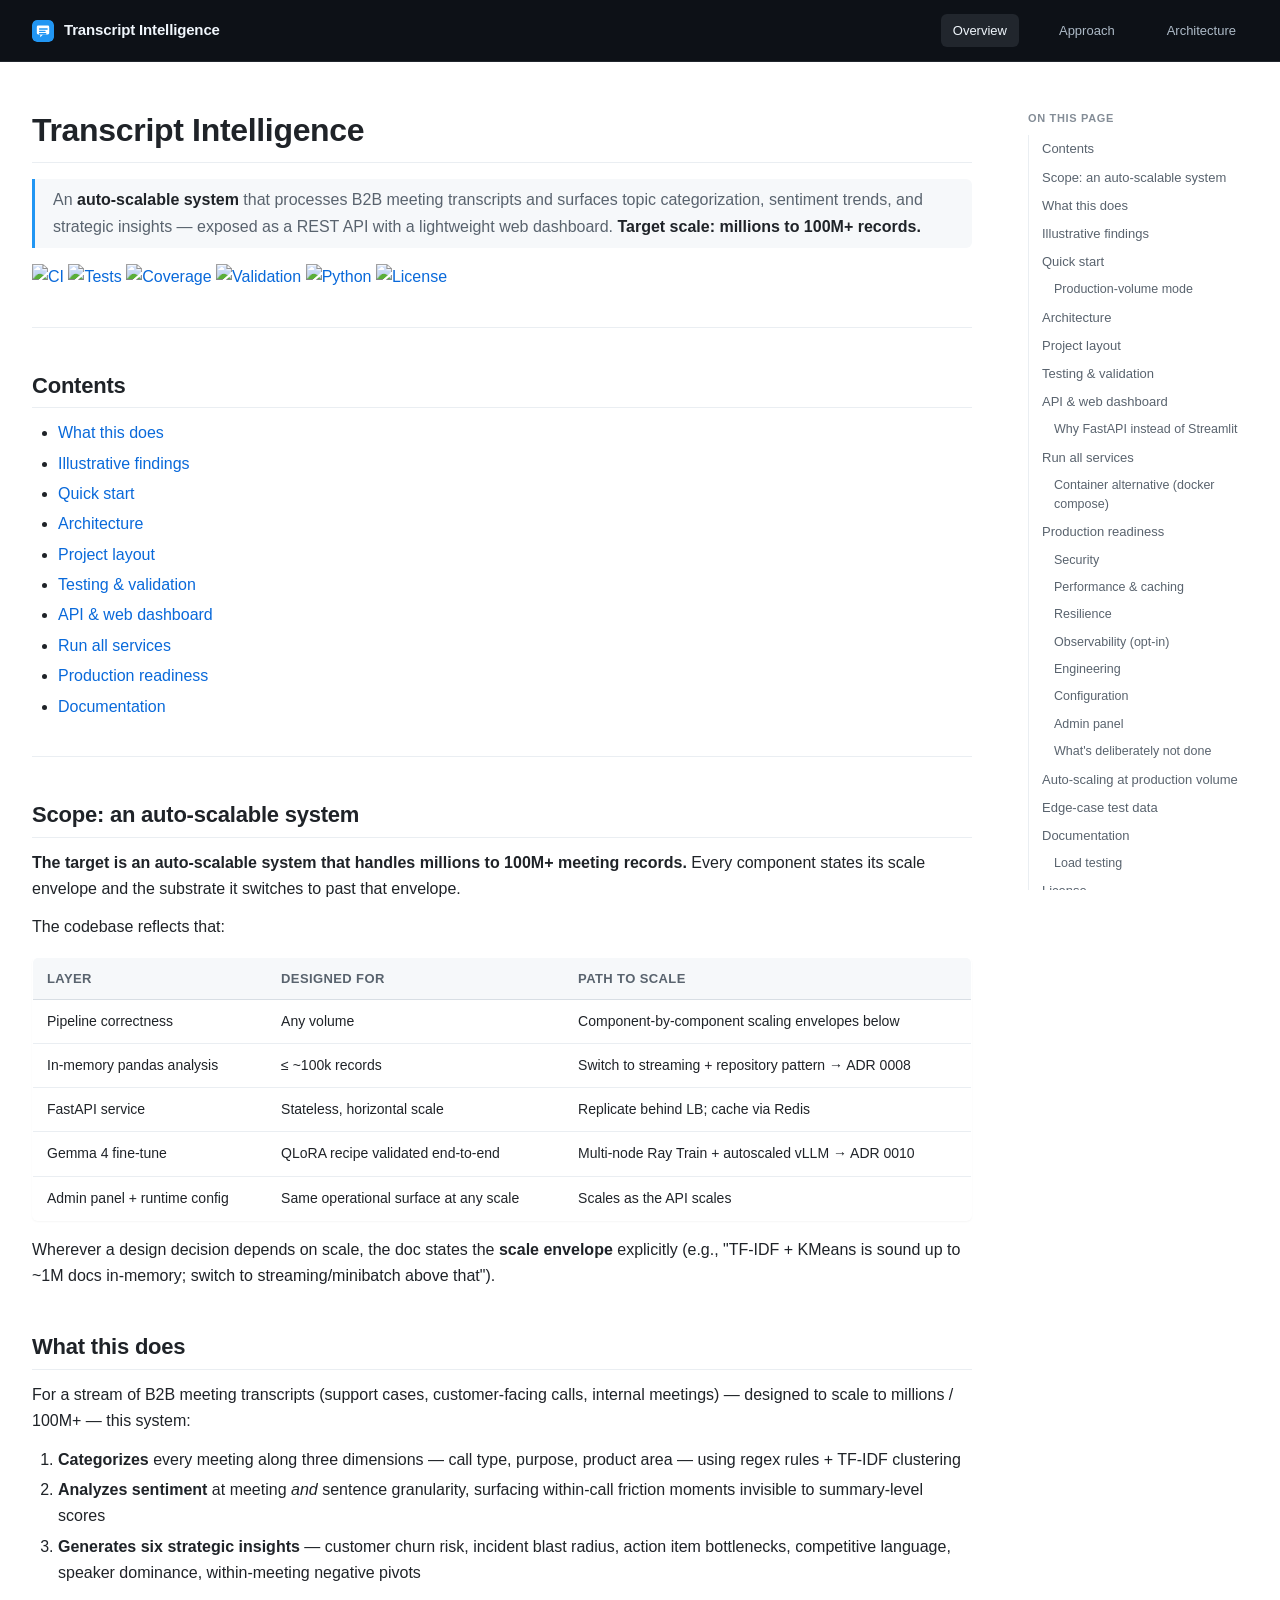
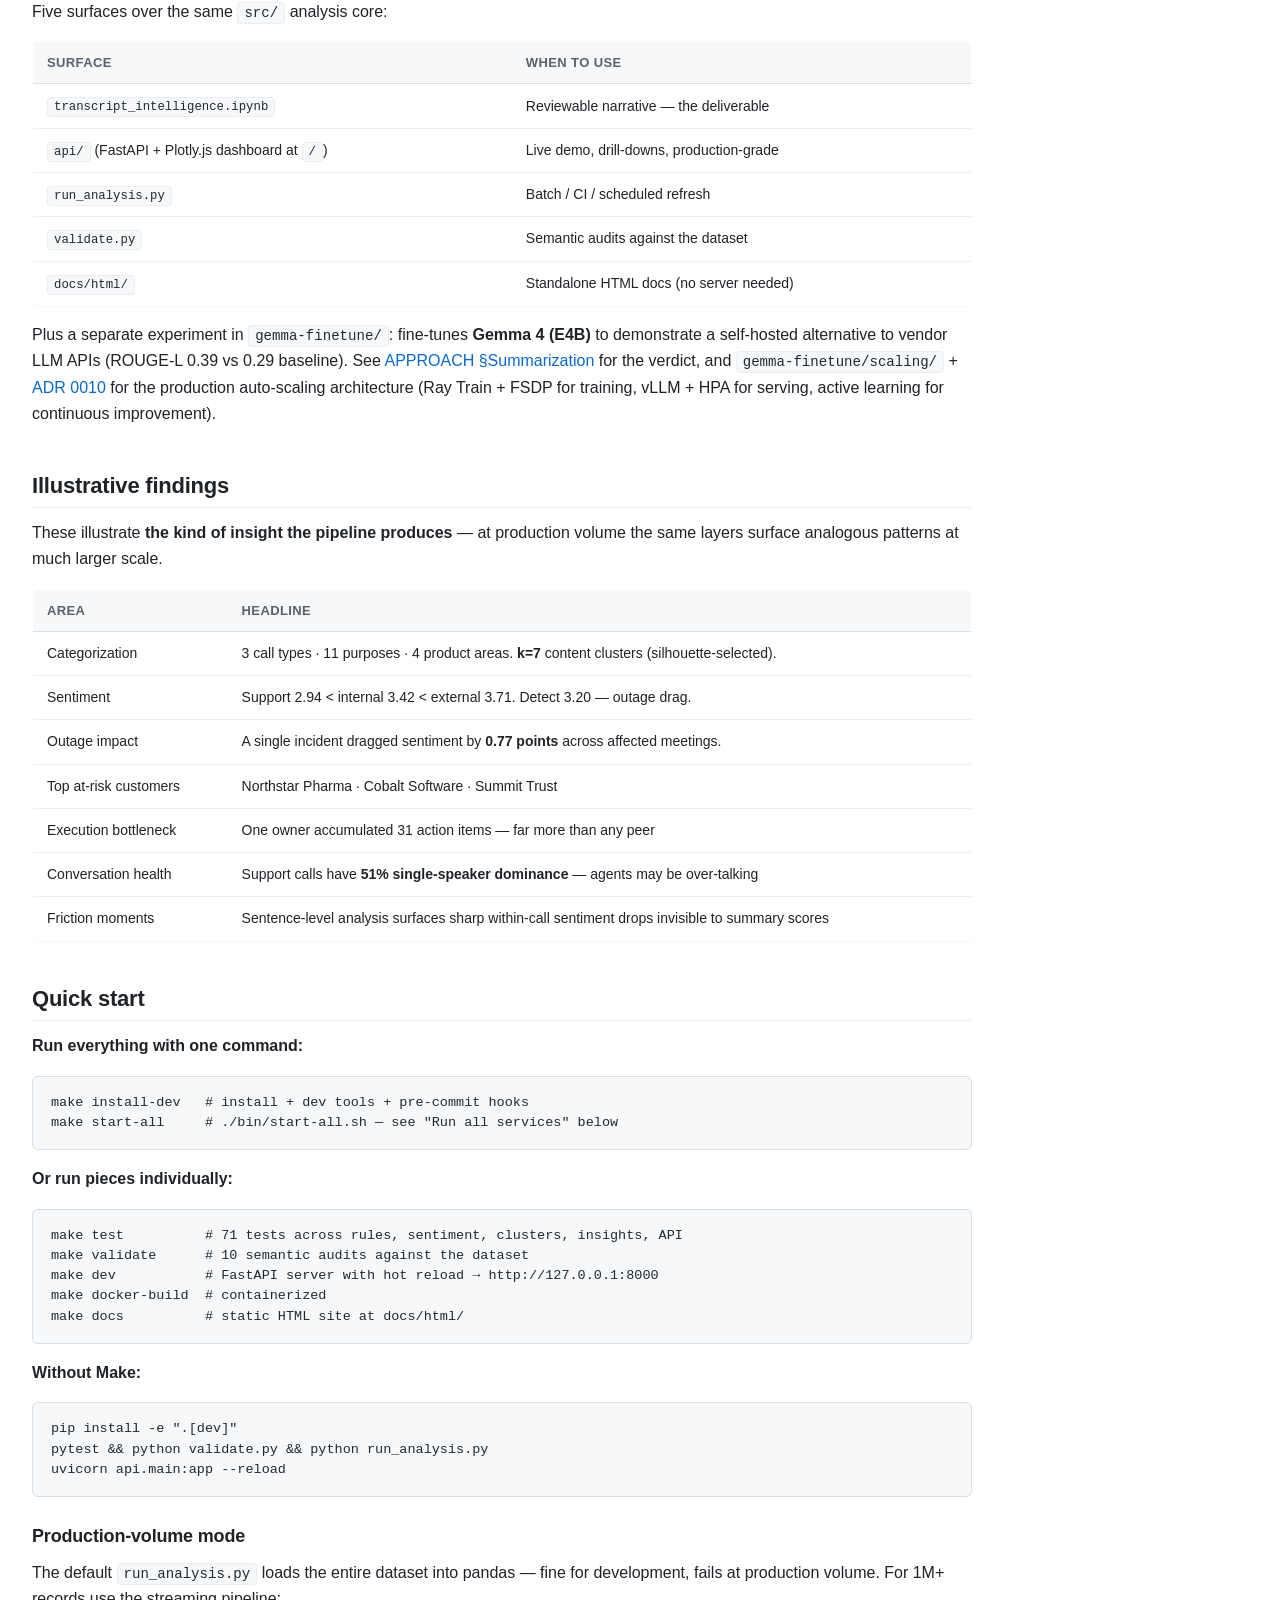
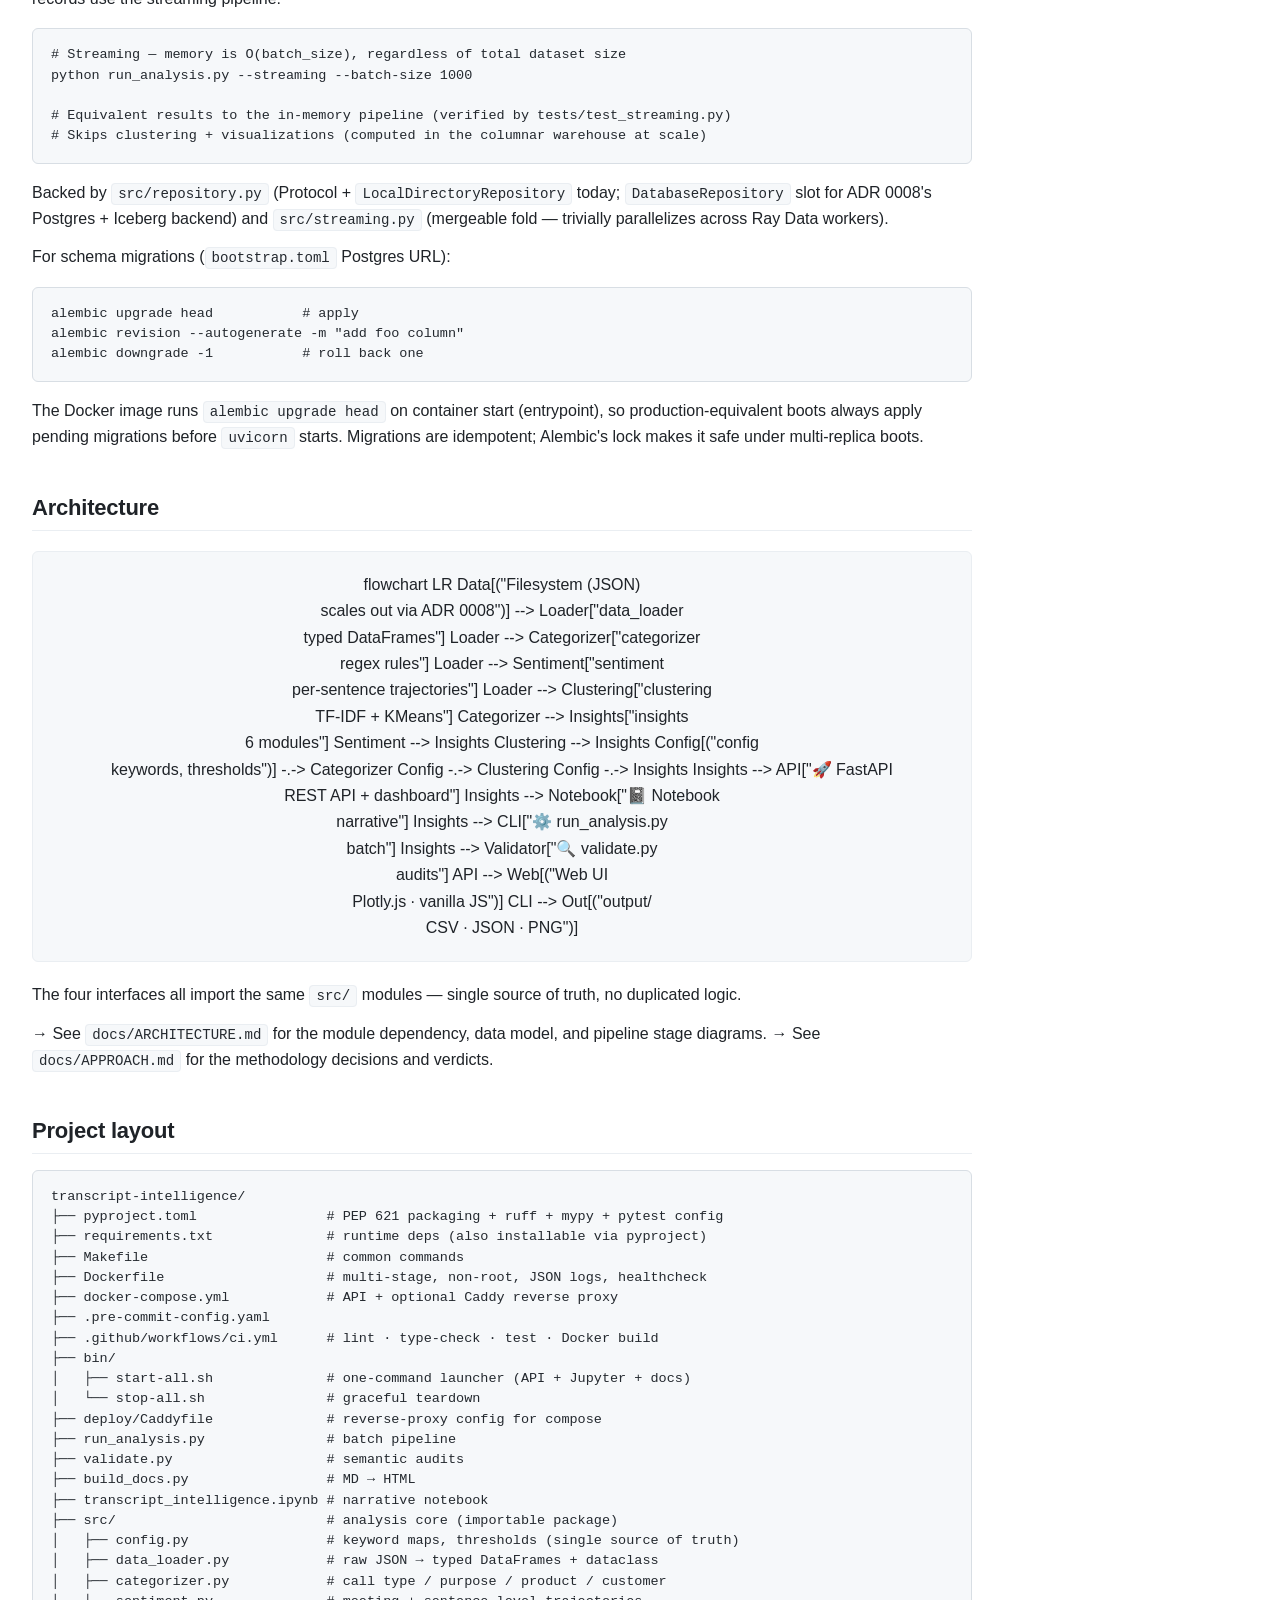
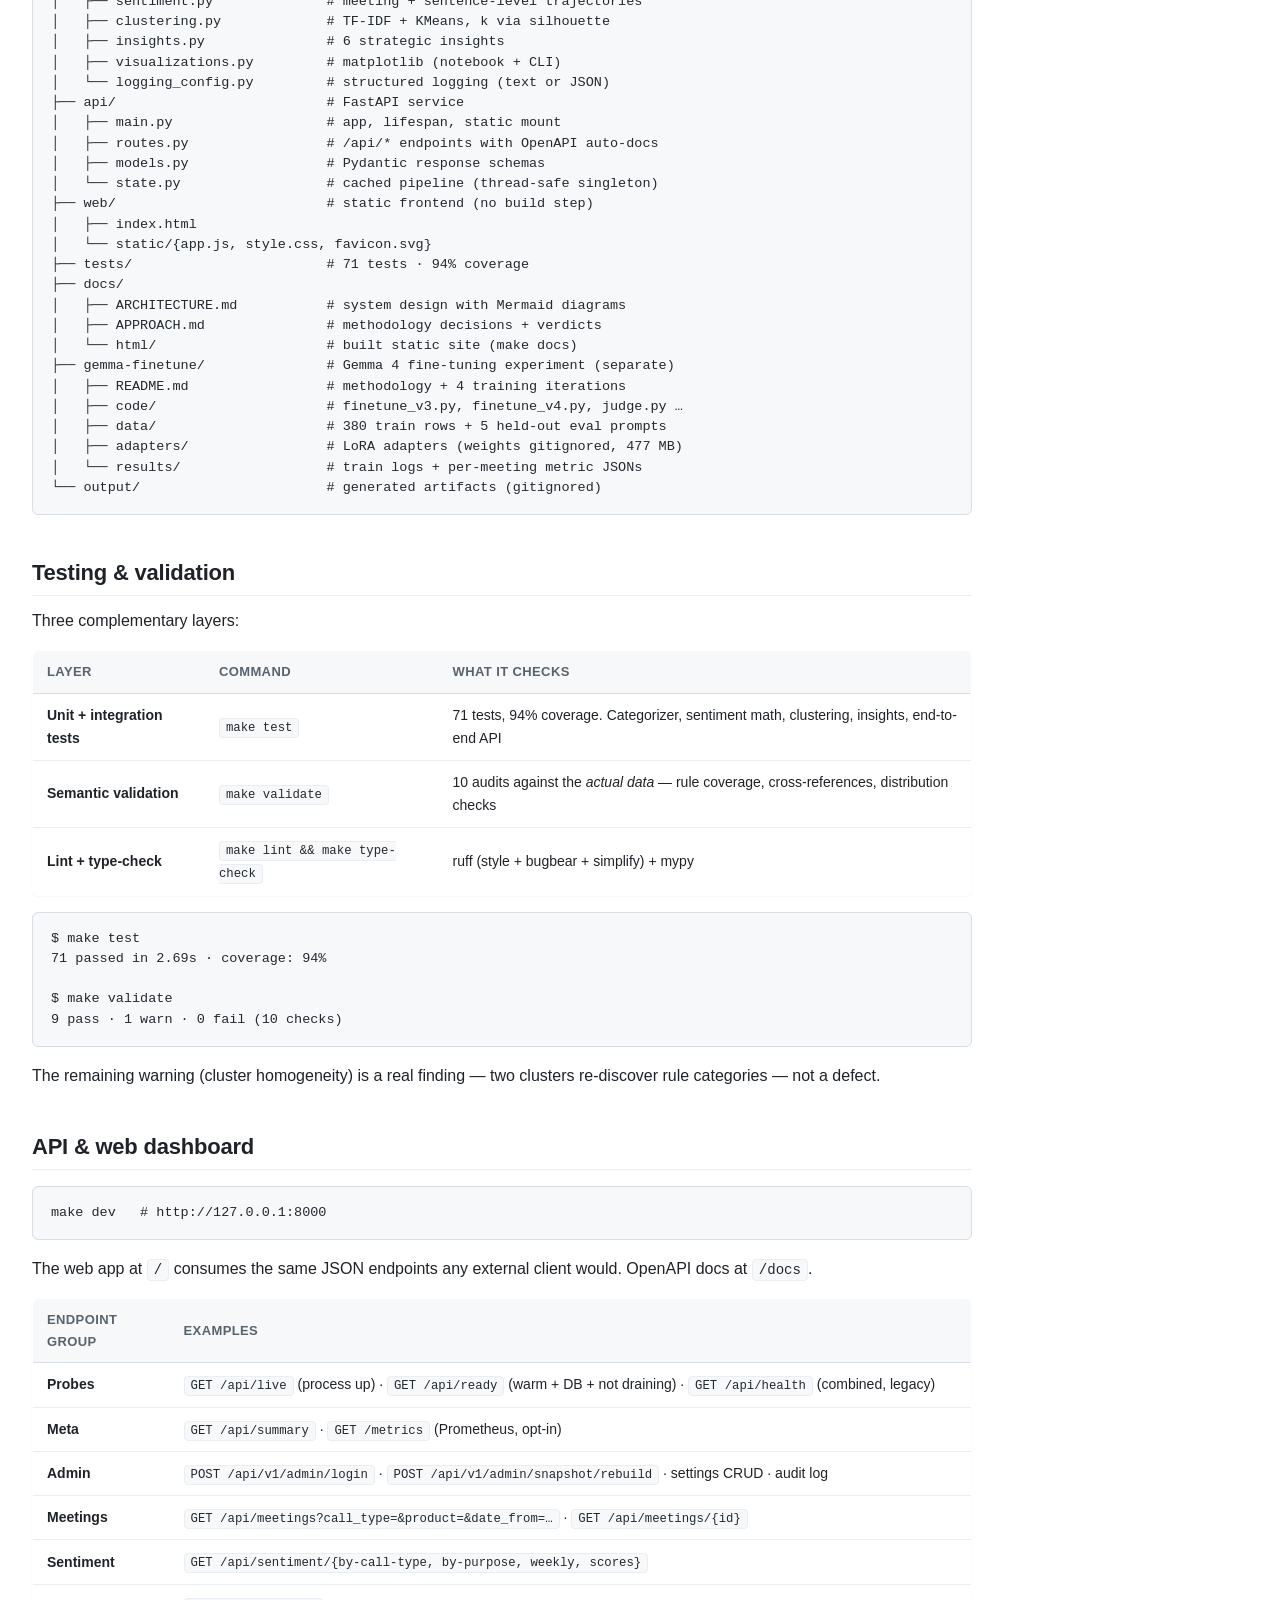
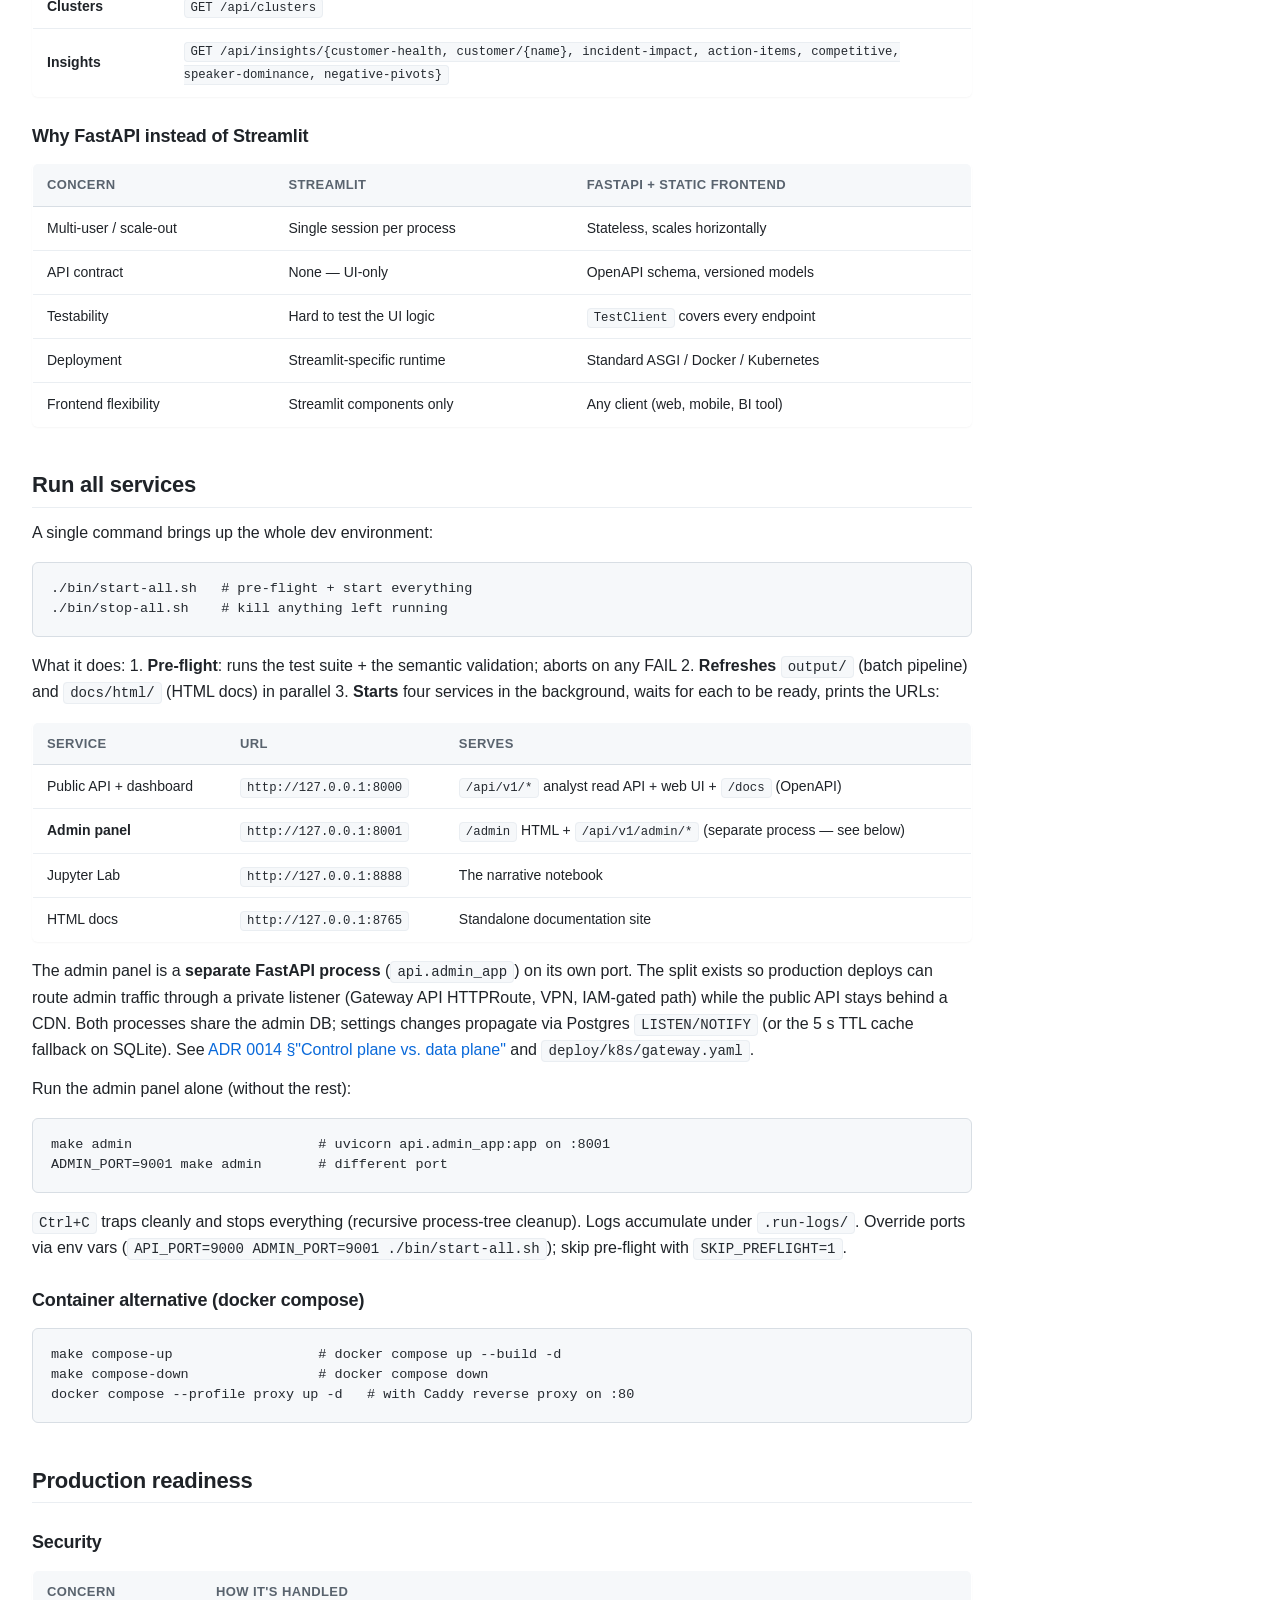
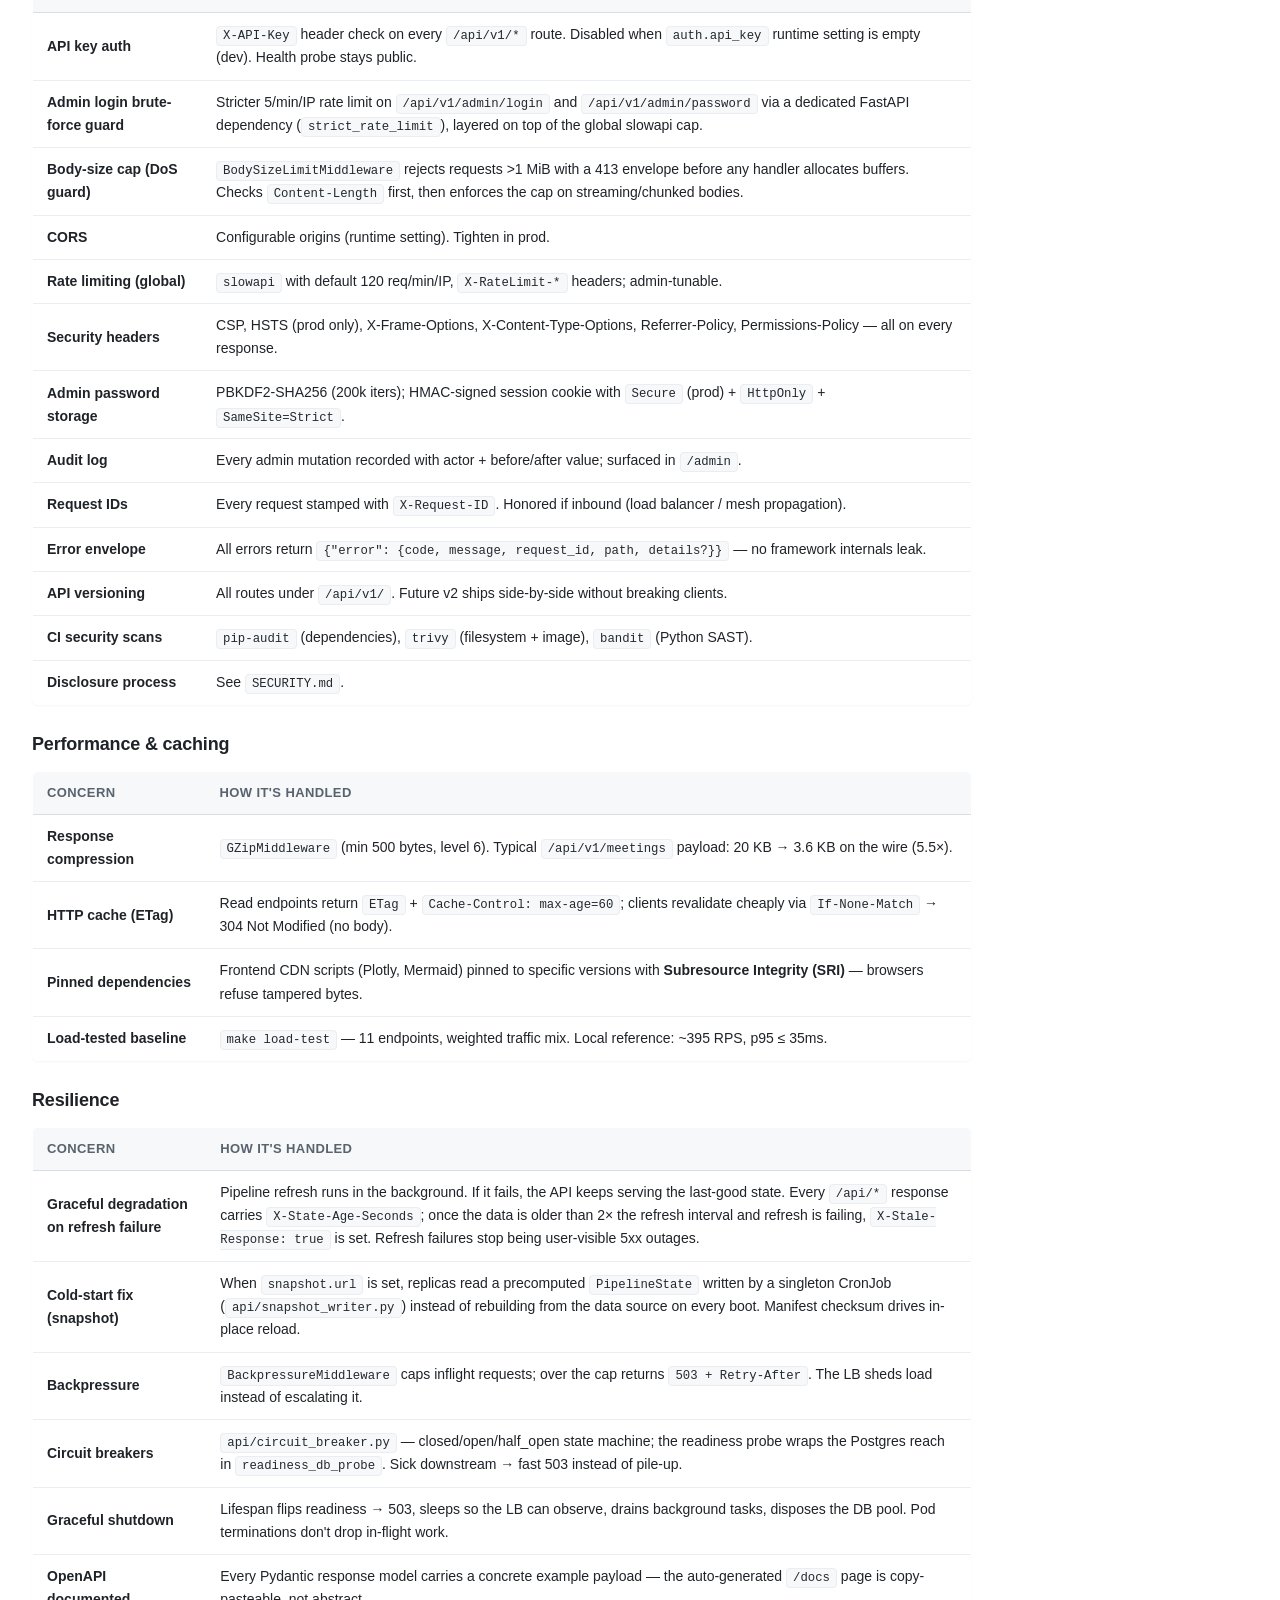
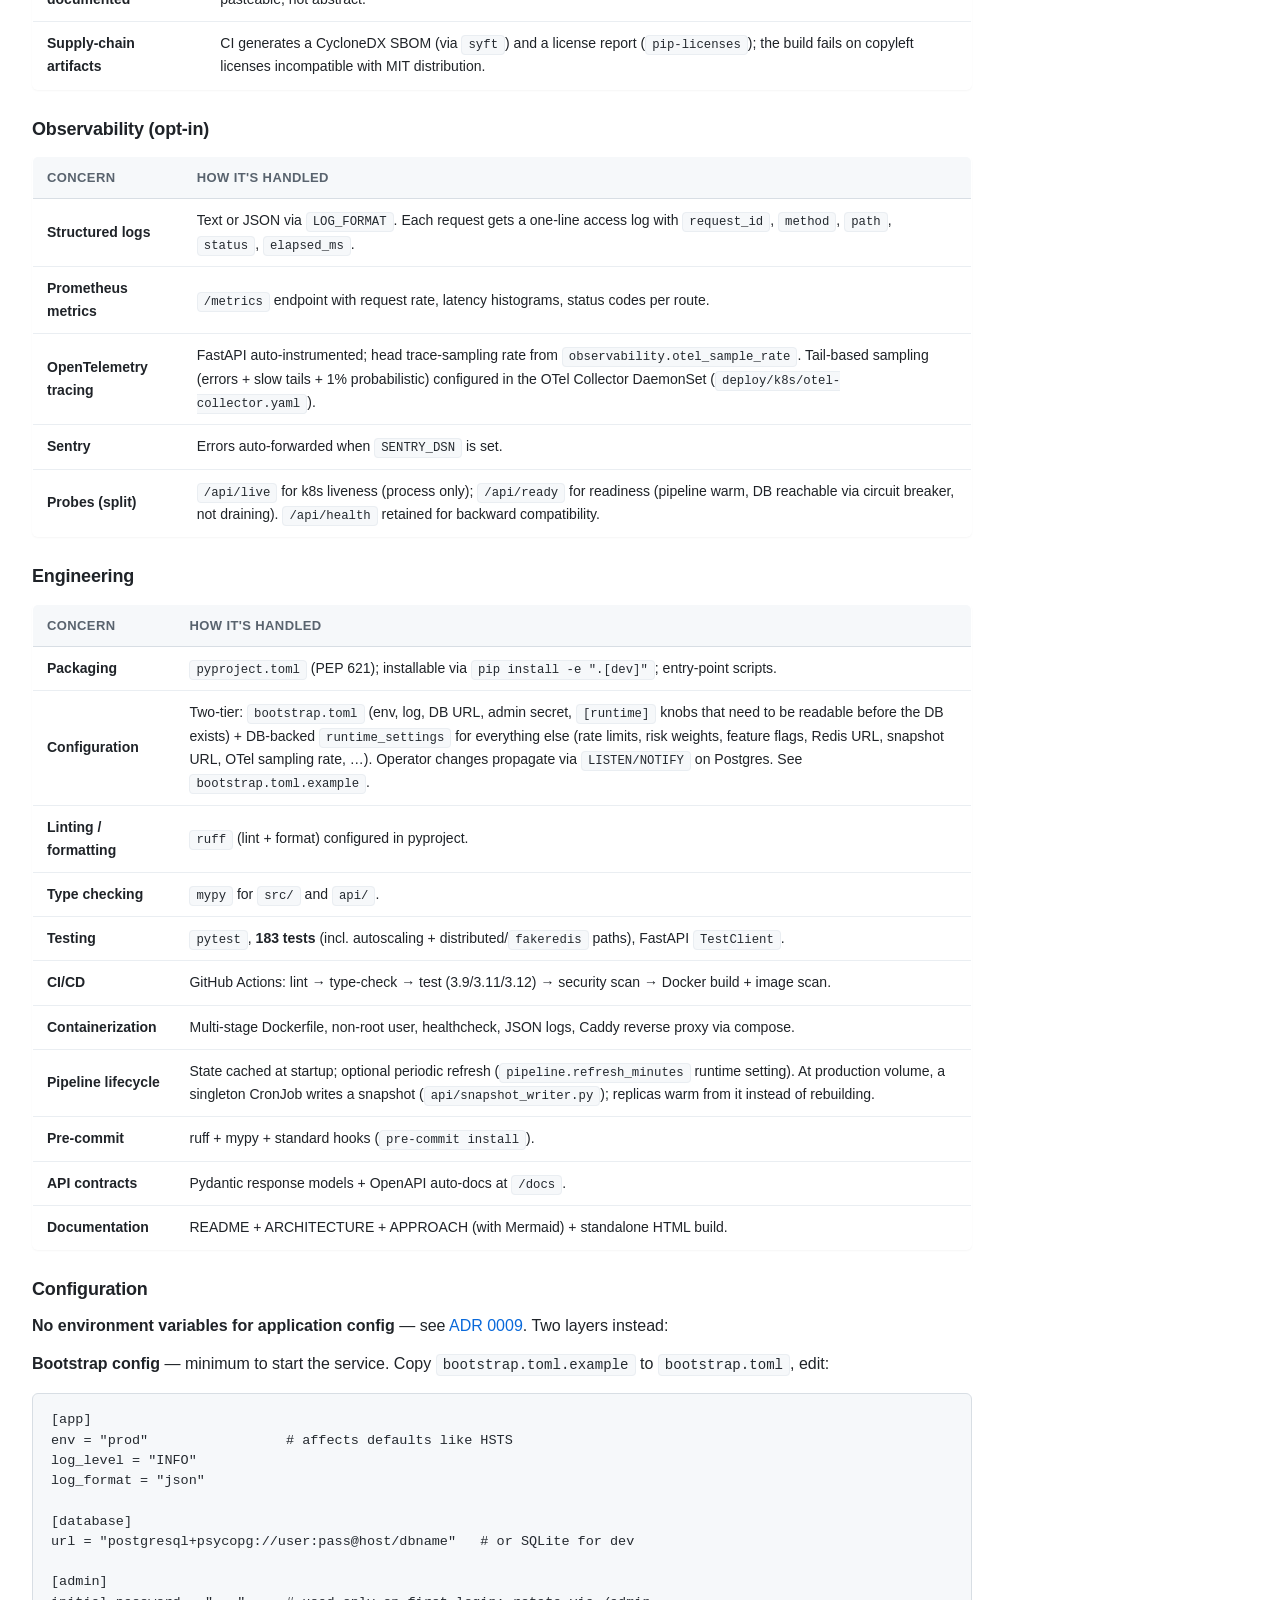
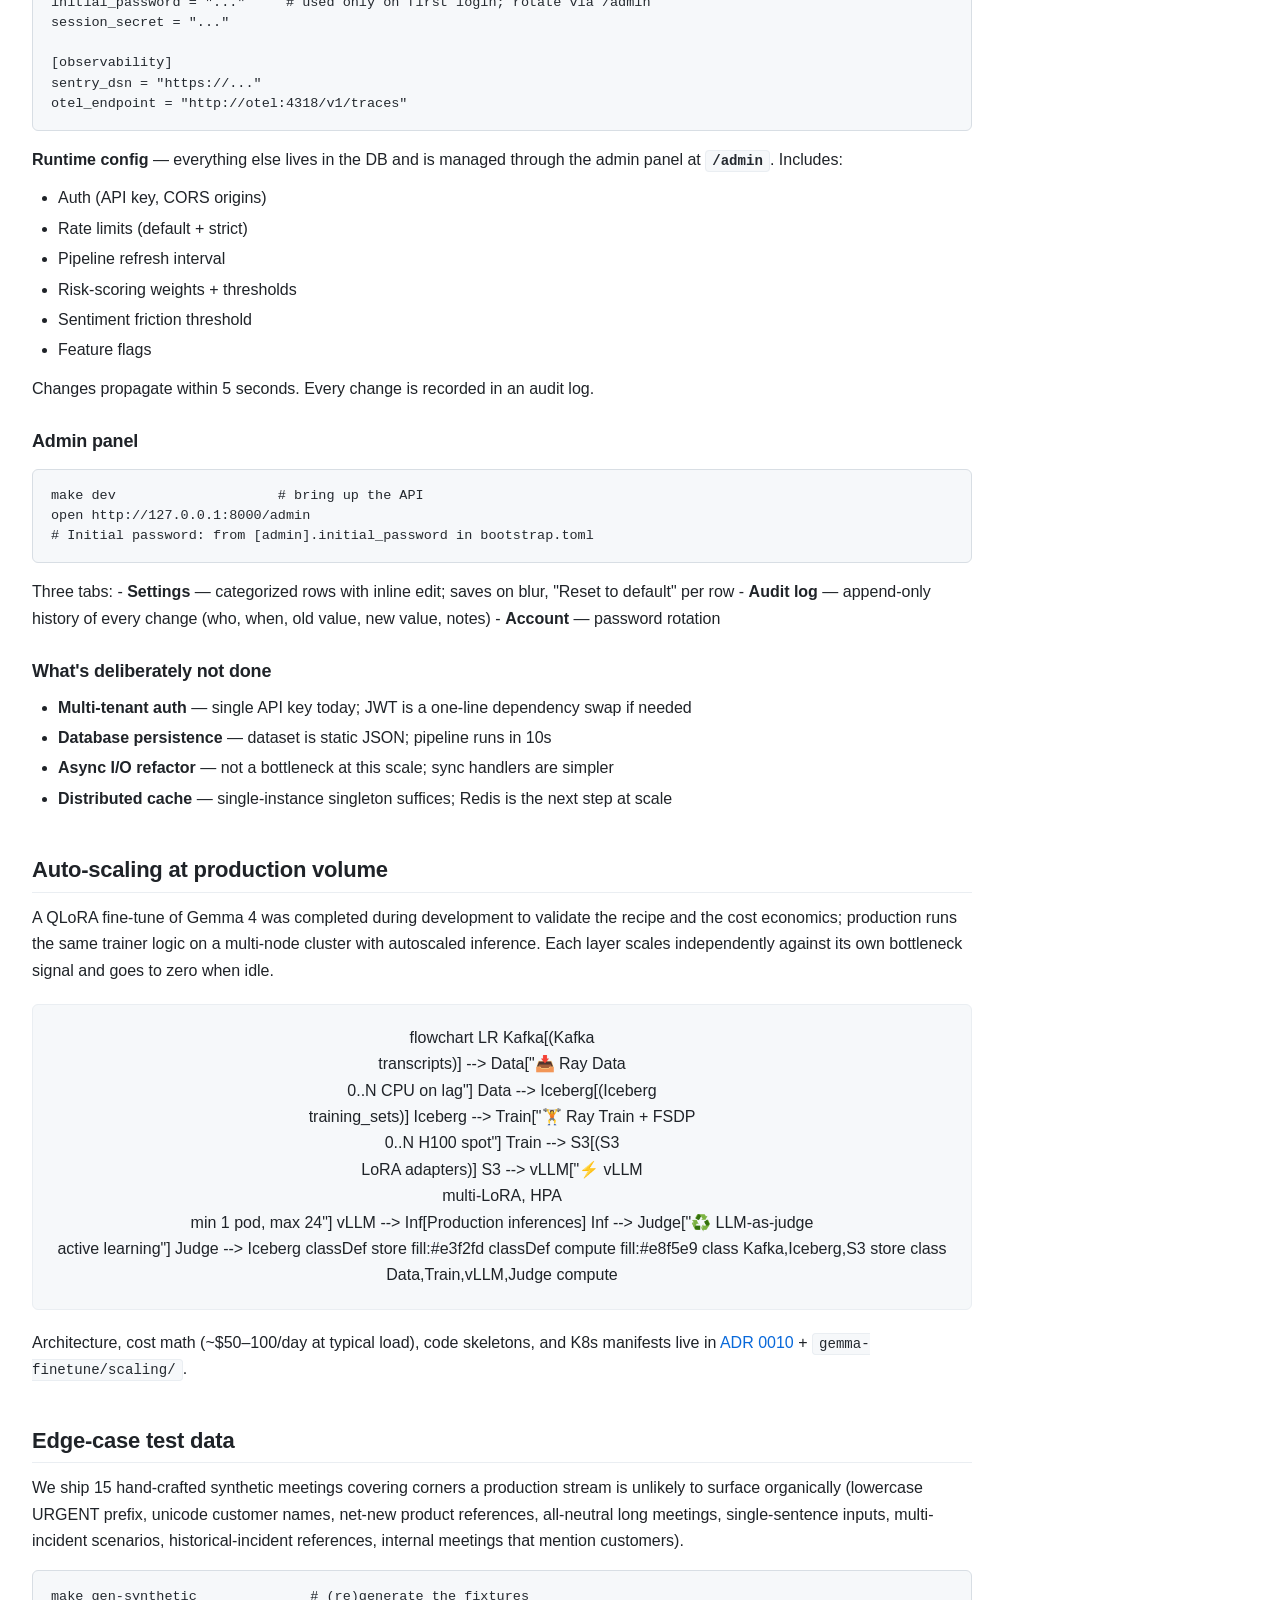
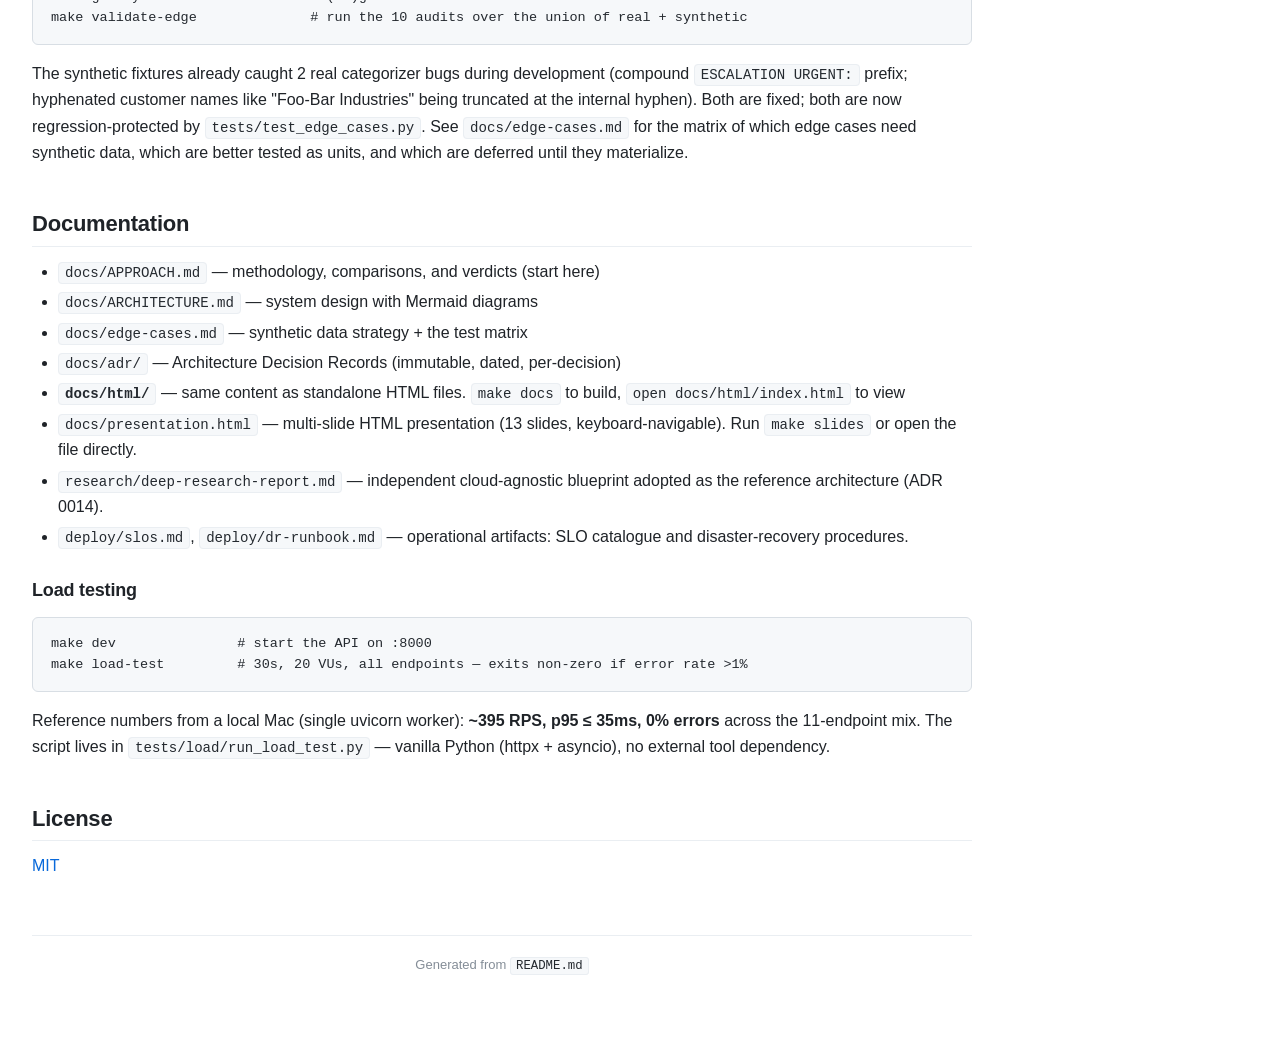
==== commit 49a37bbf: "start-all: make pre-flight tests opt-in (was default-on) Running pytest on every `start-all.sh` is t" ====
--- a/docs/html/index.html
+++ b/docs/html/index.html
@@ -706,7 +706,7 @@
 <p>What it does:
 1. <strong>Pre-flight</strong>: runs the test suite + the semantic validation; aborts on any FAIL
 2. <strong>Refreshes</strong> <code>output/</code> (batch pipeline) and <code>docs/html/</code> (HTML docs) in parallel
-3. <strong>Starts</strong> three services in the background, waits for each to be ready, prints the URLs:</p>
+3. <strong>Starts</strong> four services in the background, waits for each to be ready, prints the URLs:</p>
 <table>
 <thead>
 <tr>
@@ -717,9 +717,14 @@
 </thead>
 <tbody>
 <tr>
-<td>FastAPI + dashboard</td>
+<td>Public API + dashboard</td>
 <td><code>http://127.0.0.1:8000</code></td>
-<td>API + web UI + OpenAPI docs at <code>/docs</code></td>
+<td><code>/api/v1/*</code> analyst read API + web UI + <code>/docs</code> (OpenAPI)</td>
+</tr>
+<tr>
+<td><strong>Admin panel</strong></td>
+<td><code>http://127.0.0.1:8001</code></td>
+<td><code>/admin</code> HTML + <code>/api/v1/admin/*</code> (separate process — see below)</td>
 </tr>
 <tr>
 <td>Jupyter Lab</td>
@@ -733,7 +738,19 @@
 </tr>
 </tbody>
 </table>
-<p><code>Ctrl+C</code> traps cleanly and stops everything (recursive process-tree cleanup). Logs accumulate under <code>.run-logs/</code>. Override ports via env vars (<code>API_PORT=9000 ./bin/start-all.sh</code>); skip pre-flight with <code>SKIP_PREFLIGHT=1</code>.</p>
+<p>The admin panel is a <strong>separate FastAPI process</strong> (<code>api.admin_app</code>) on its
+own port. The split exists so production deploys can route admin traffic
+through a private listener (Gateway API HTTPRoute, VPN, IAM-gated path)
+while the public API stays behind a CDN. Both processes share the admin
+DB; settings changes propagate via Postgres <code>LISTEN/NOTIFY</code> (or the 5 s
+TTL cache fallback on SQLite). See <a href="docs/adr/0014-cloud-agnostic-split-plane-architecture.md">ADR 0014 §"Control plane vs. data
+plane"</a> and
+<a href="deploy/k8s/gateway.yaml"><code>deploy/k8s/gateway.yaml</code></a>.</p>
+<p>Run the admin panel alone (without the rest):</p>
+<pre><code class="language-bash">make admin                       # uvicorn api.admin_app:app on :8001
+ADMIN_PORT=9001 make admin       # different port
+</code></pre>
+<p><code>Ctrl+C</code> traps cleanly and stops everything (recursive process-tree cleanup). Logs accumulate under <code>.run-logs/</code>. Override ports via env vars (<code>API_PORT=9000 ADMIN_PORT=9001 ./bin/start-all.sh</code>); skip pre-flight with <code>SKIP_PREFLIGHT=1</code>.</p>
 <h3 id="container-alternative-docker-compose">Container alternative (docker compose)<a class="anchor" href="#container-alternative-docker-compose" title="Permanent link">¶</a></h3>
 <pre><code class="language-bash">make compose-up                  # docker compose up --build -d
 make compose-down                # docker compose down
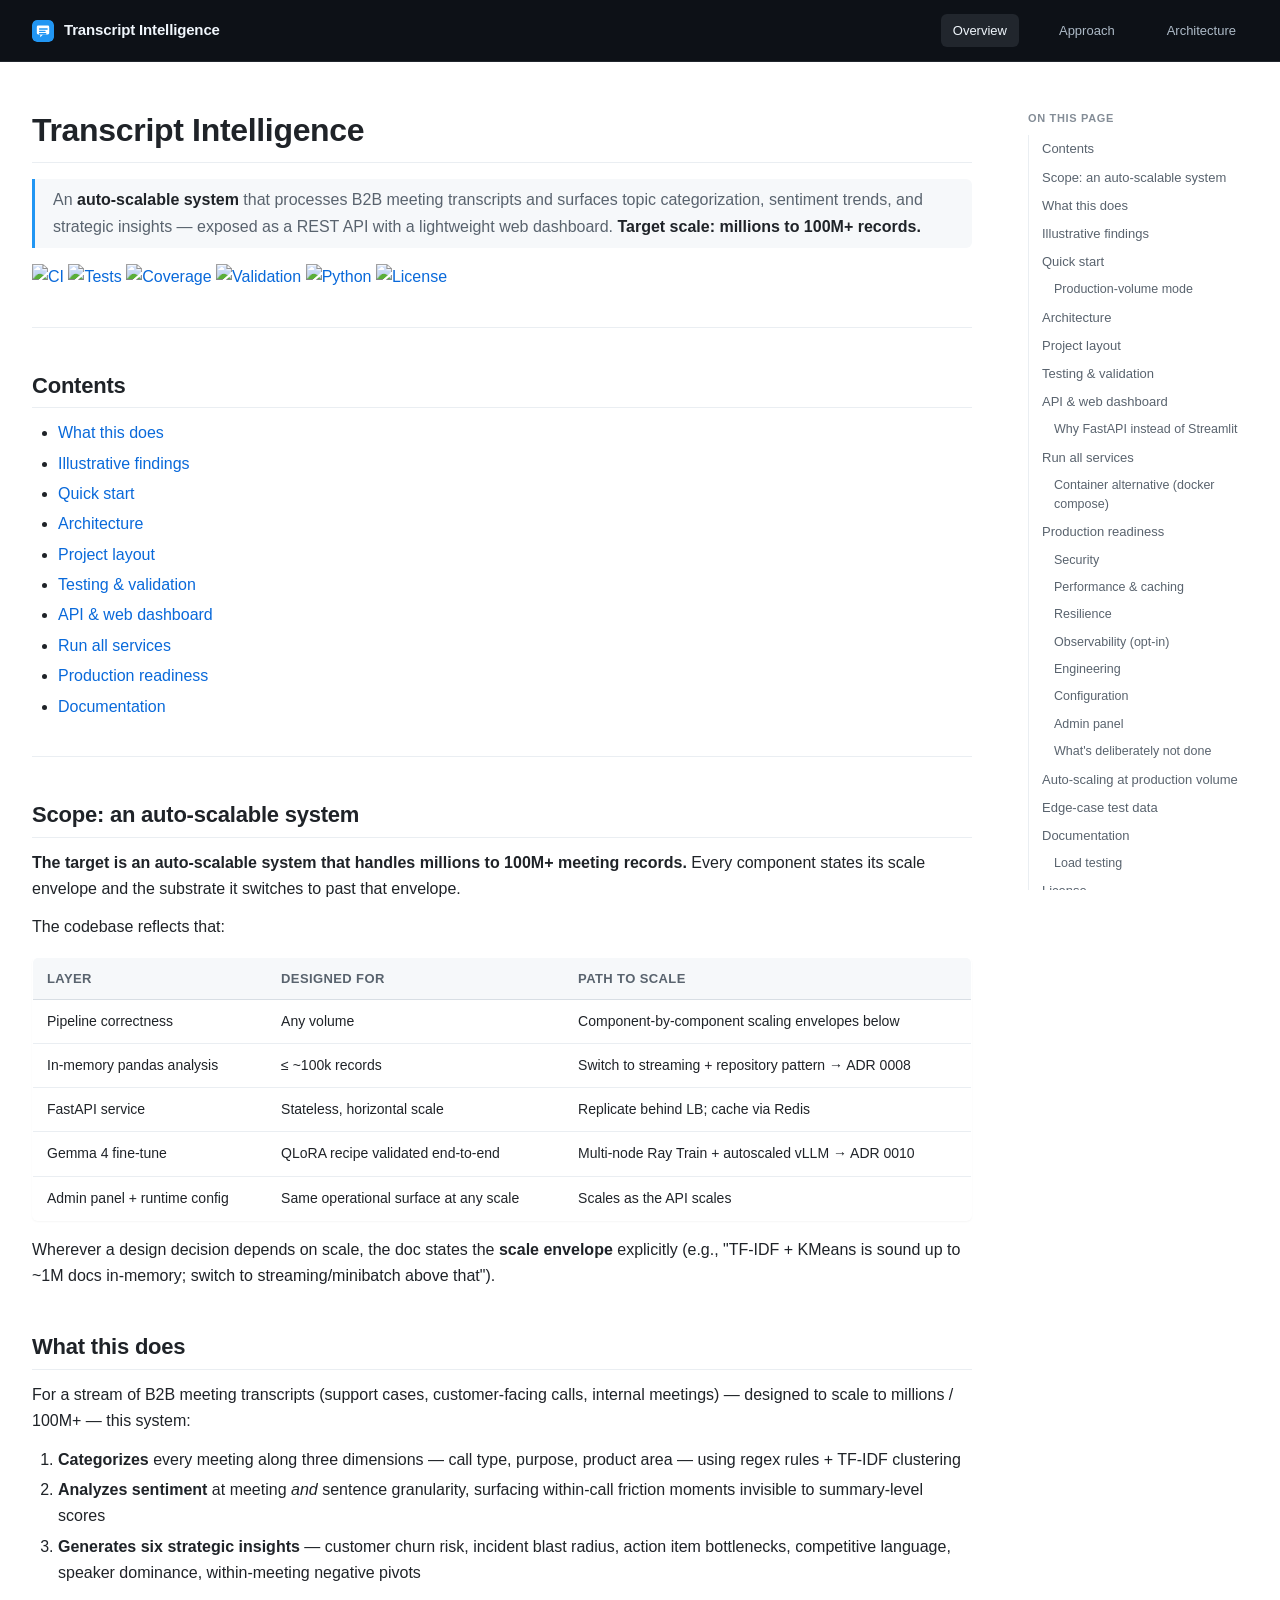
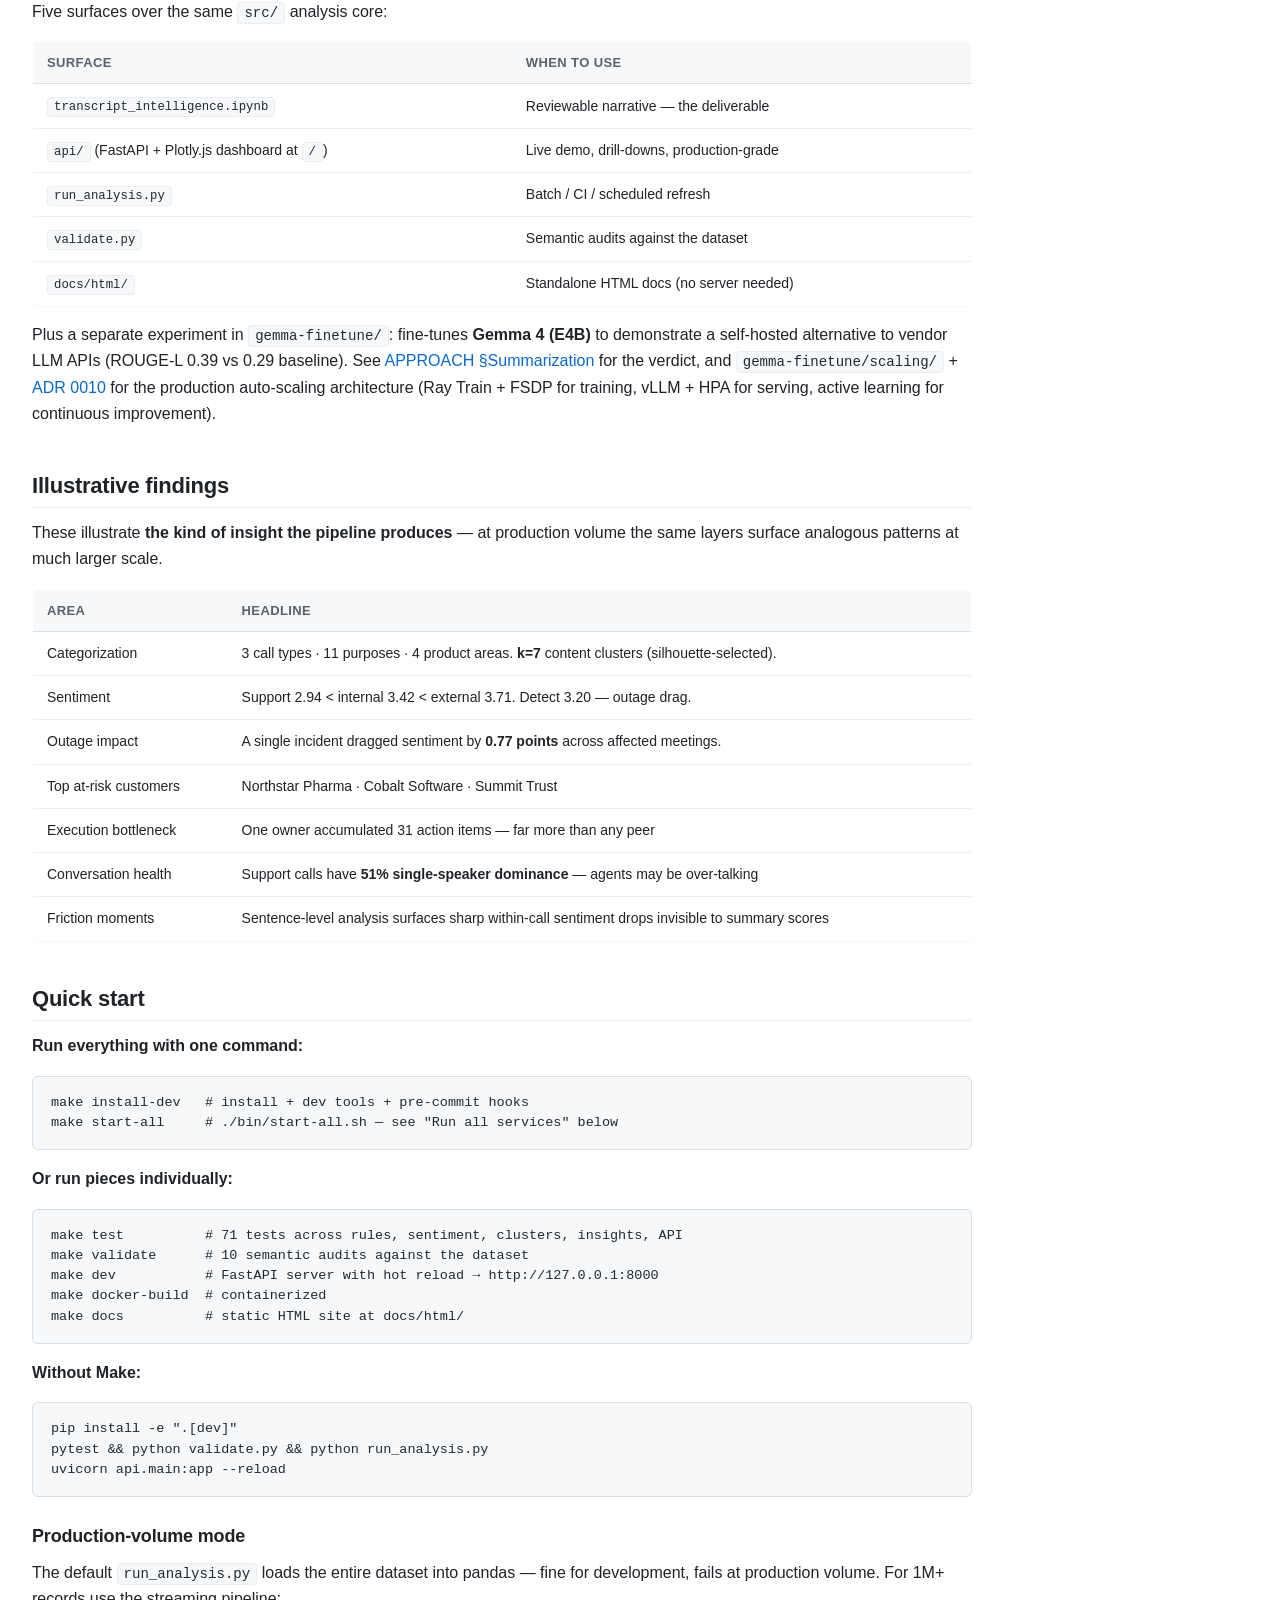
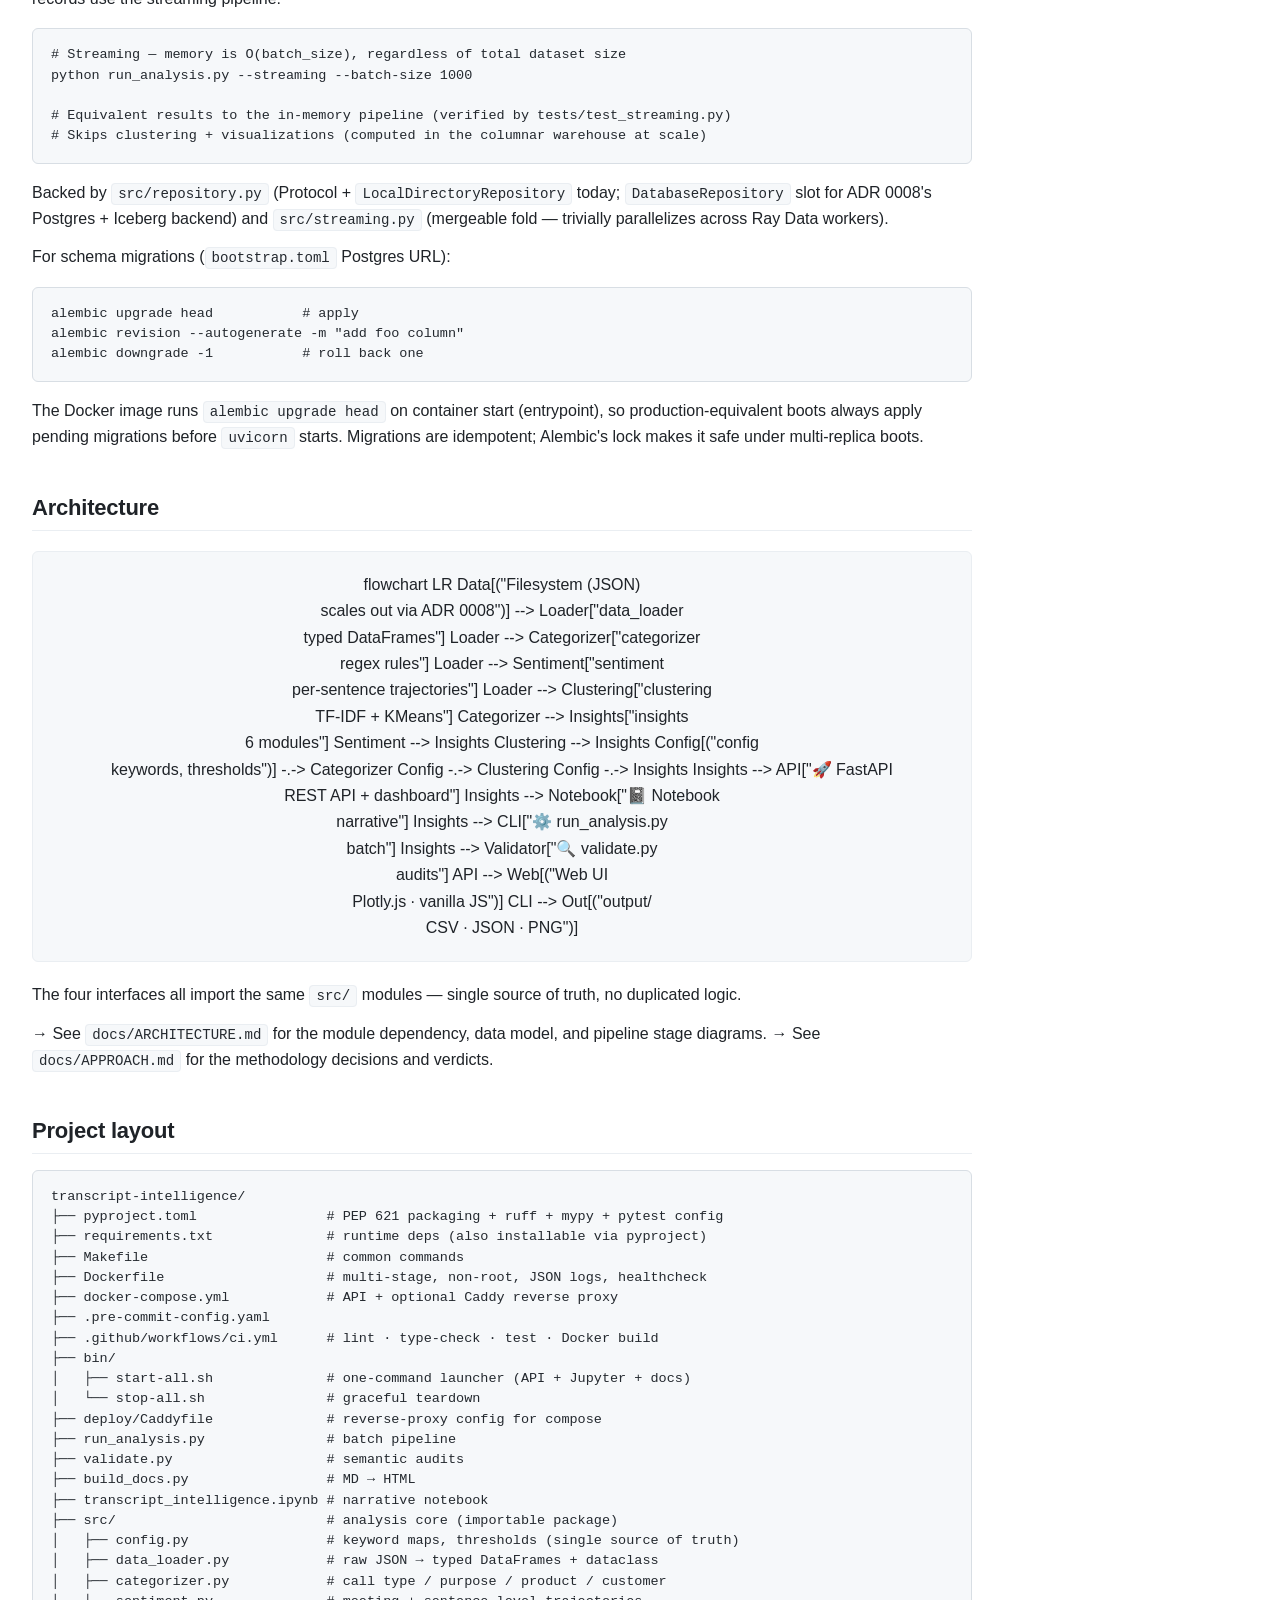
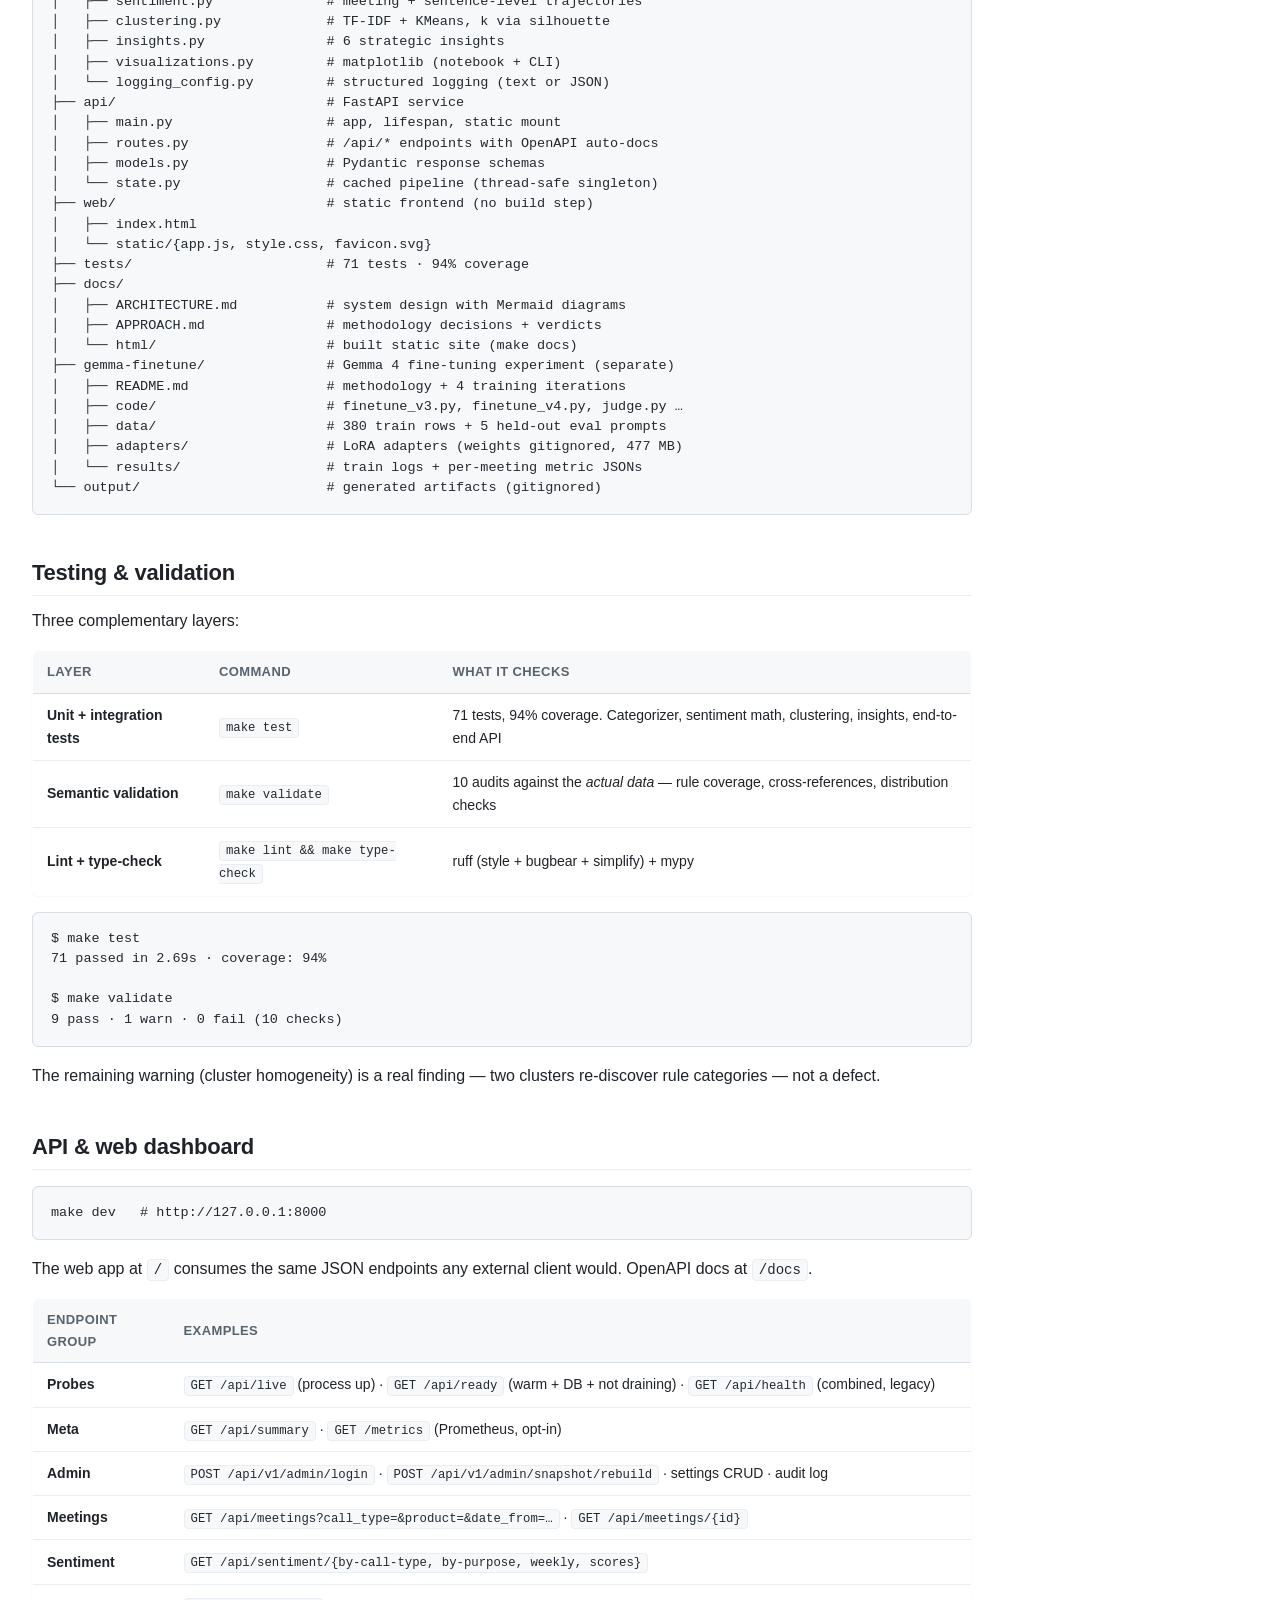
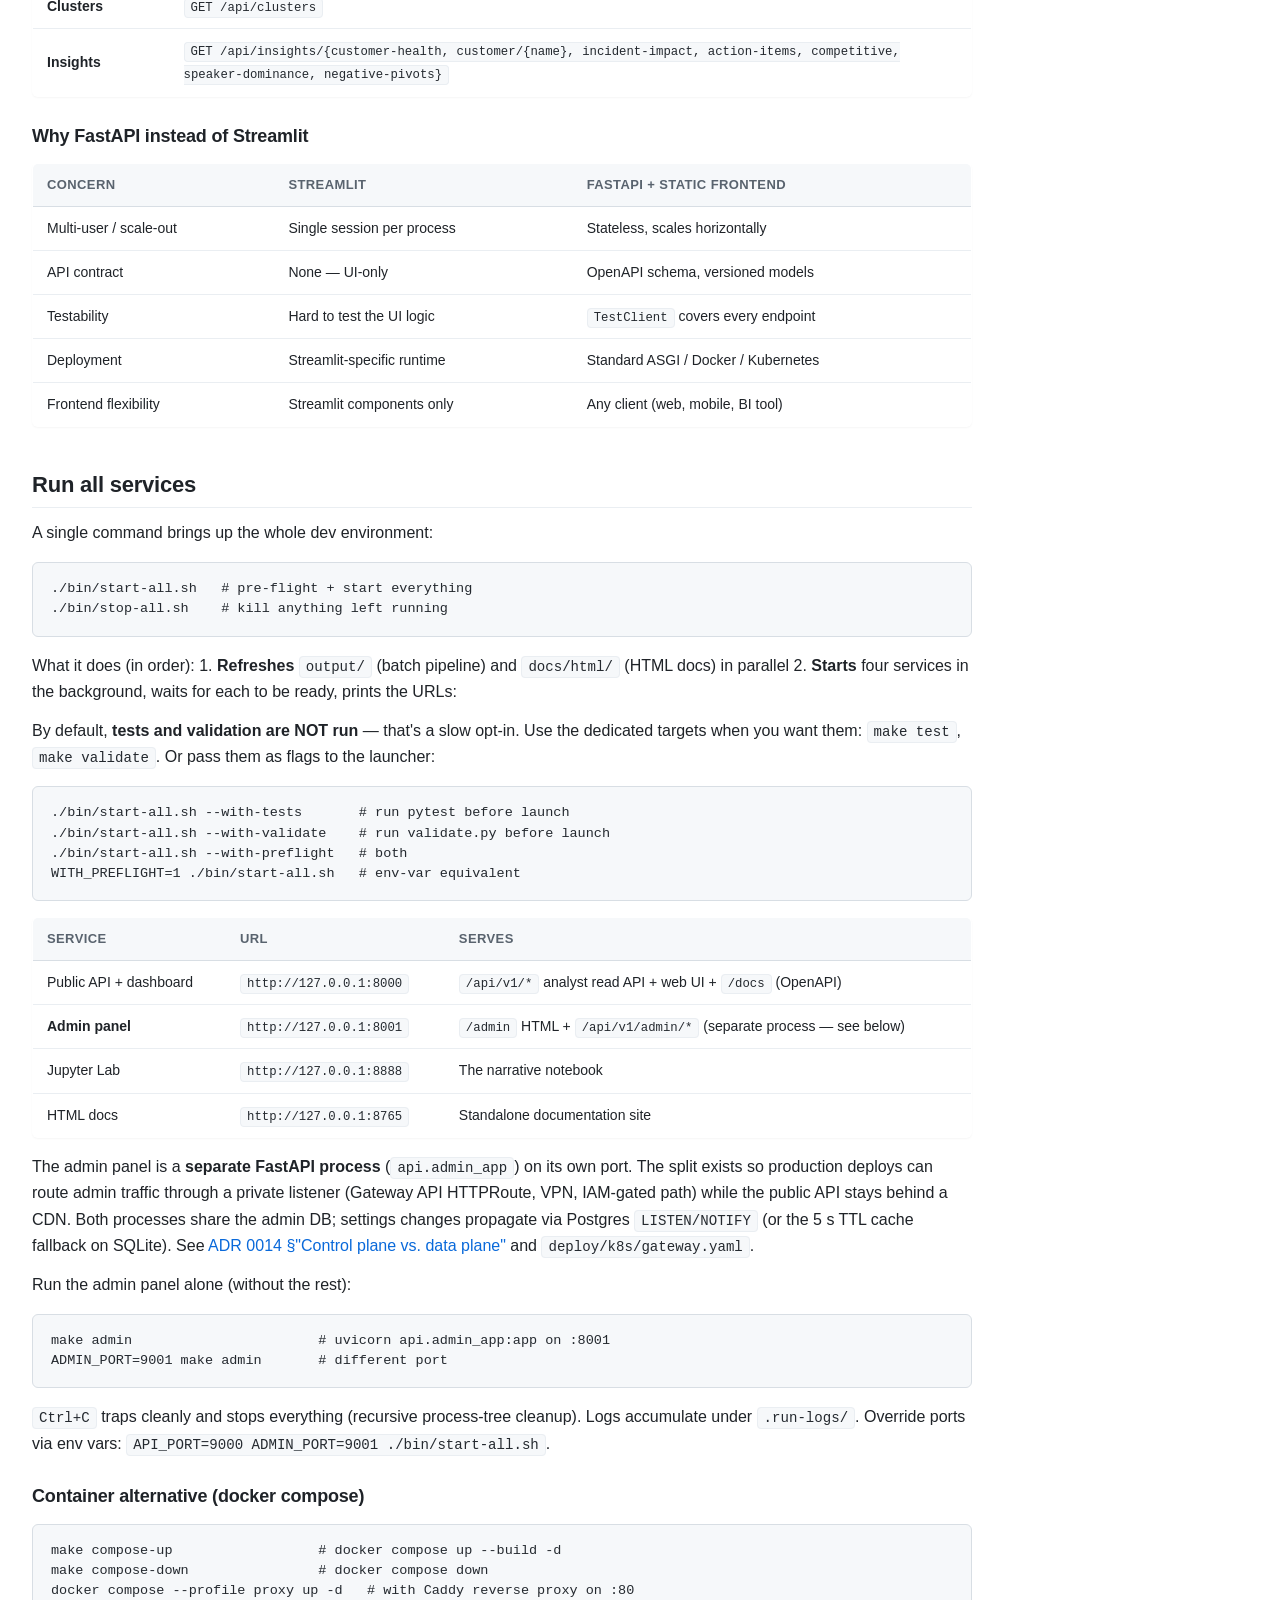
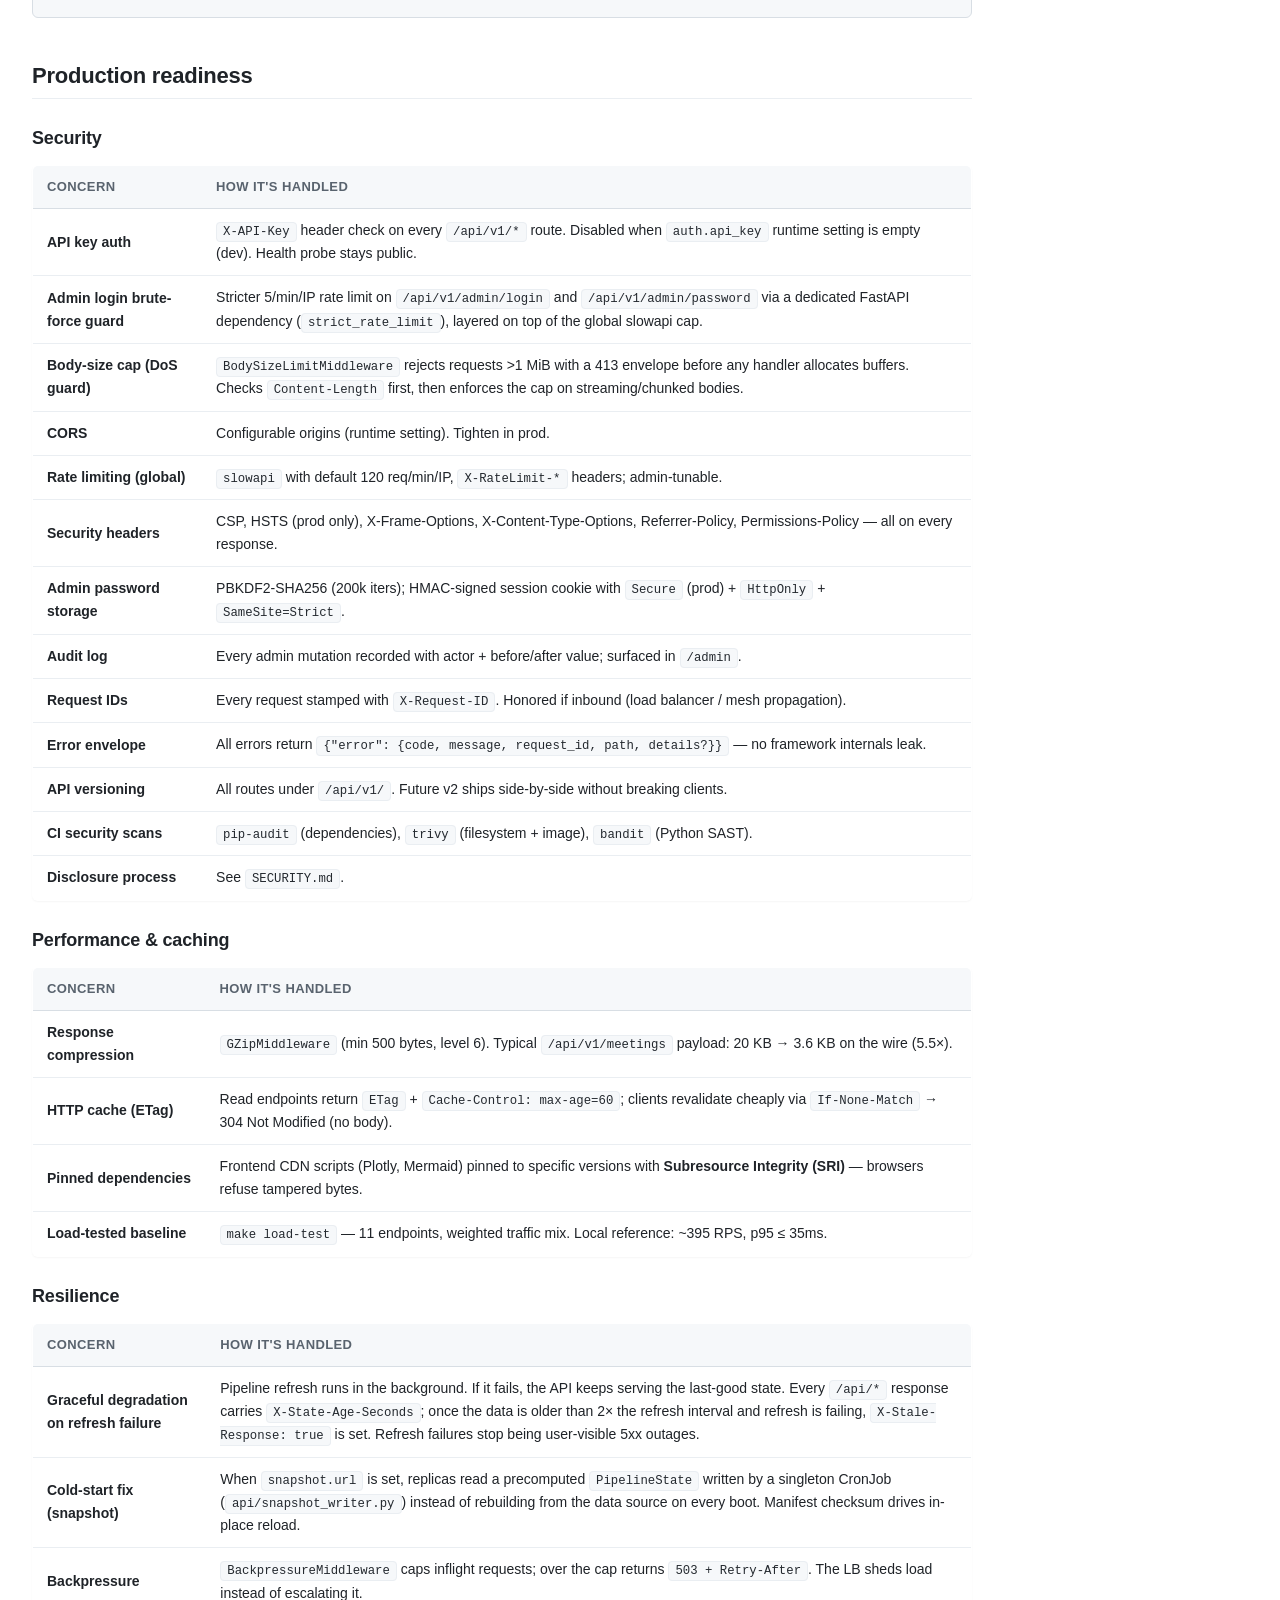
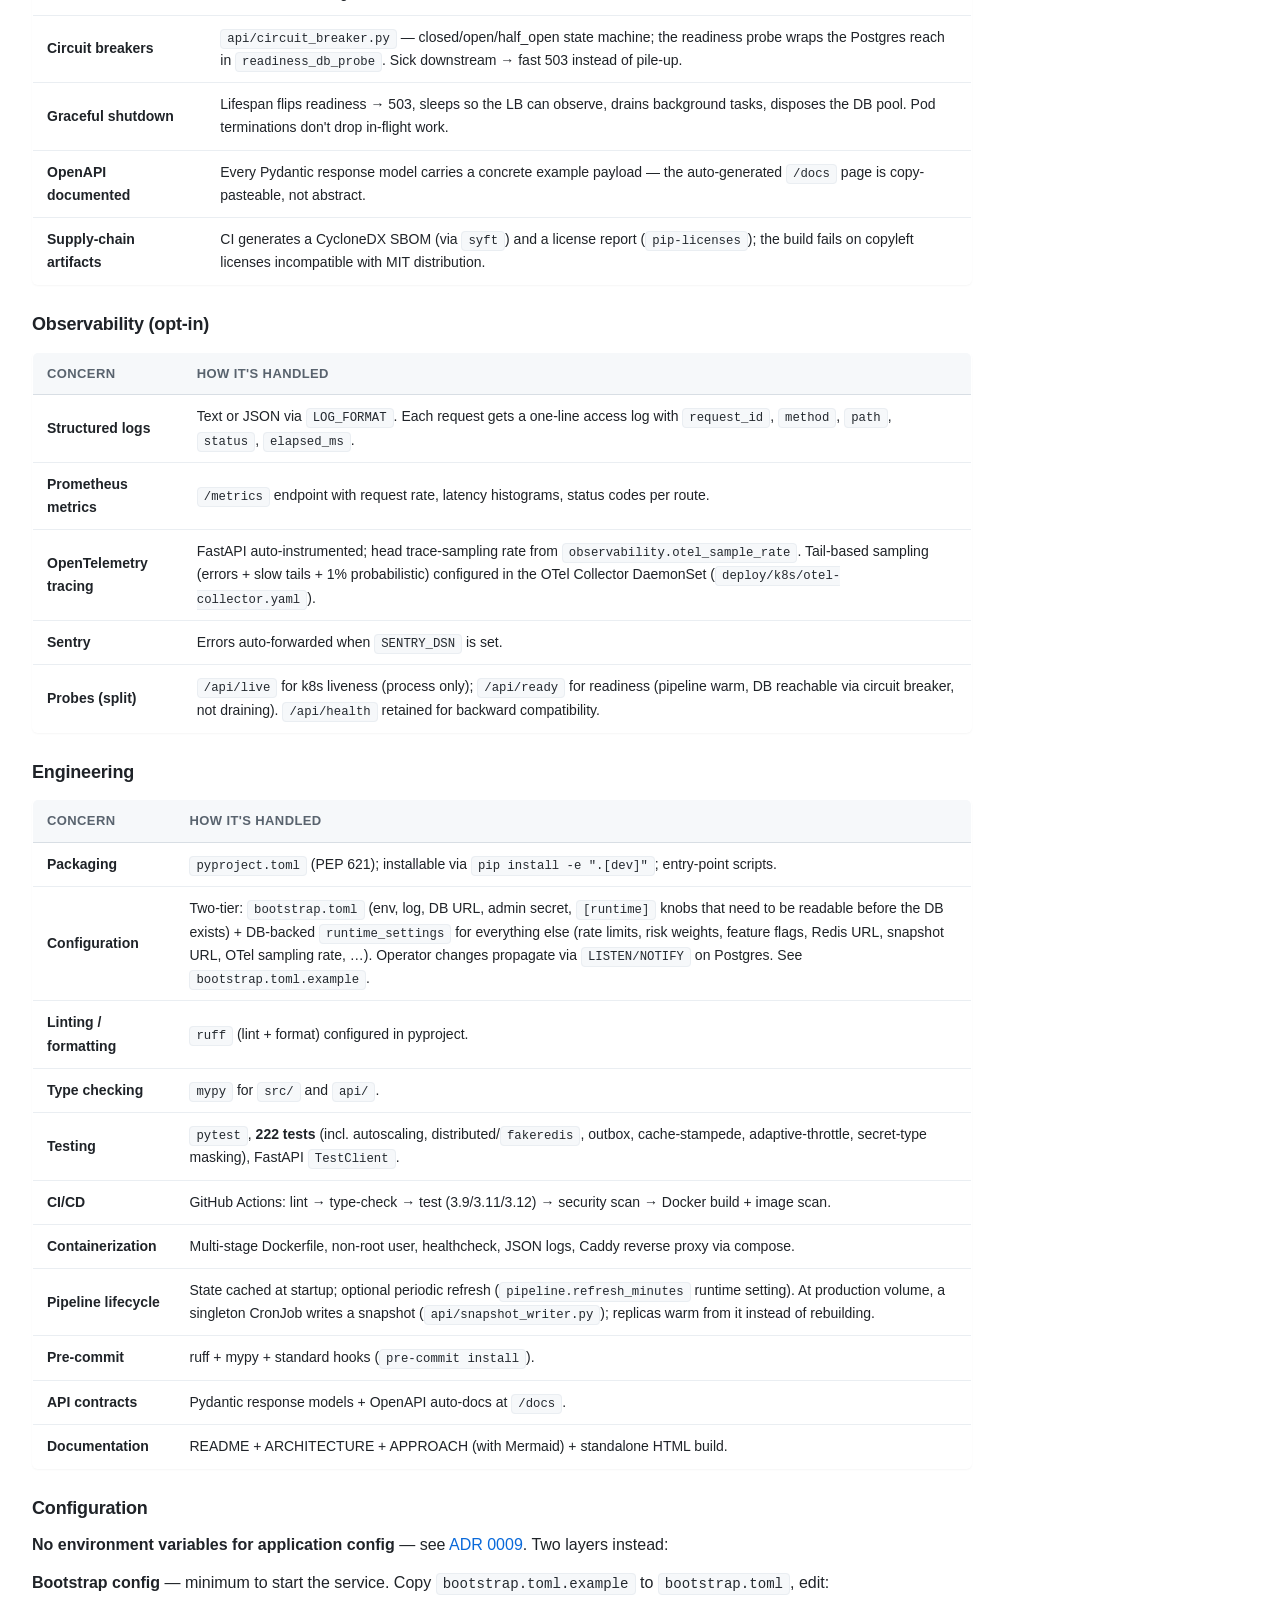
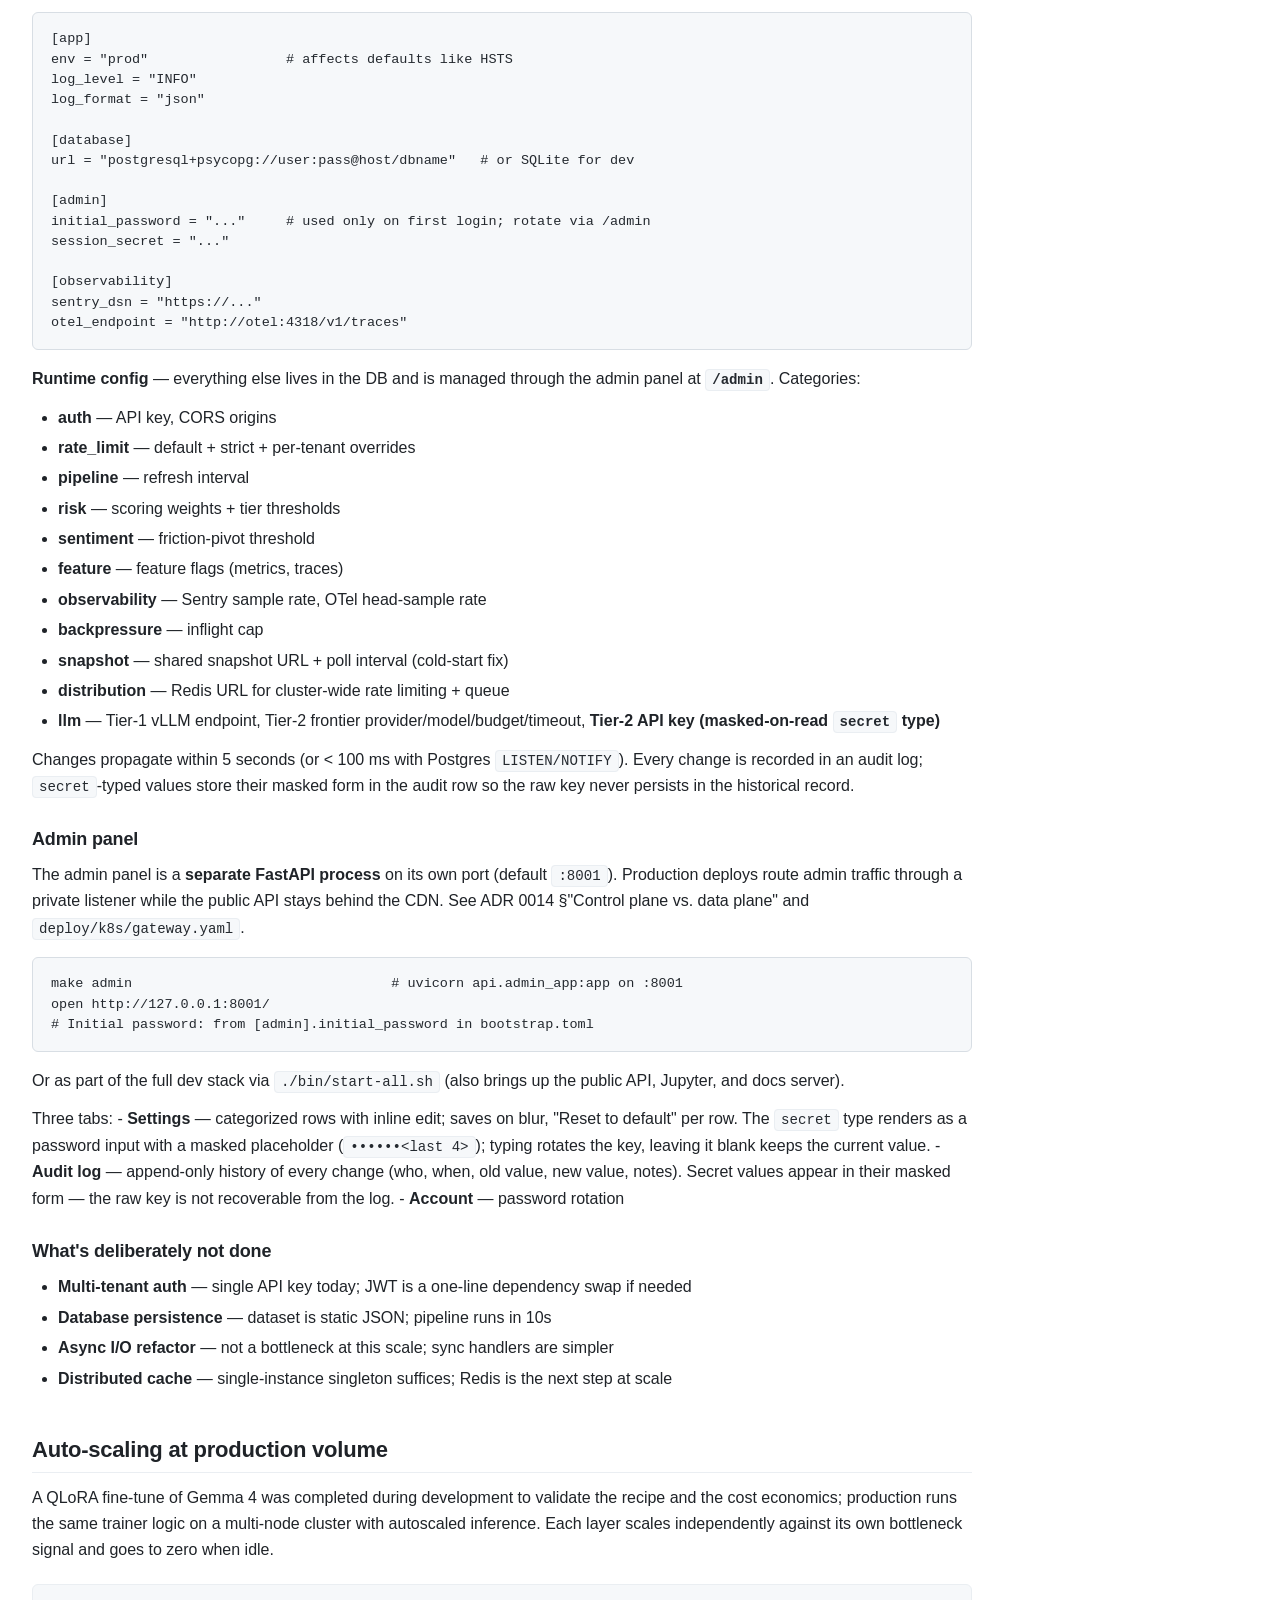
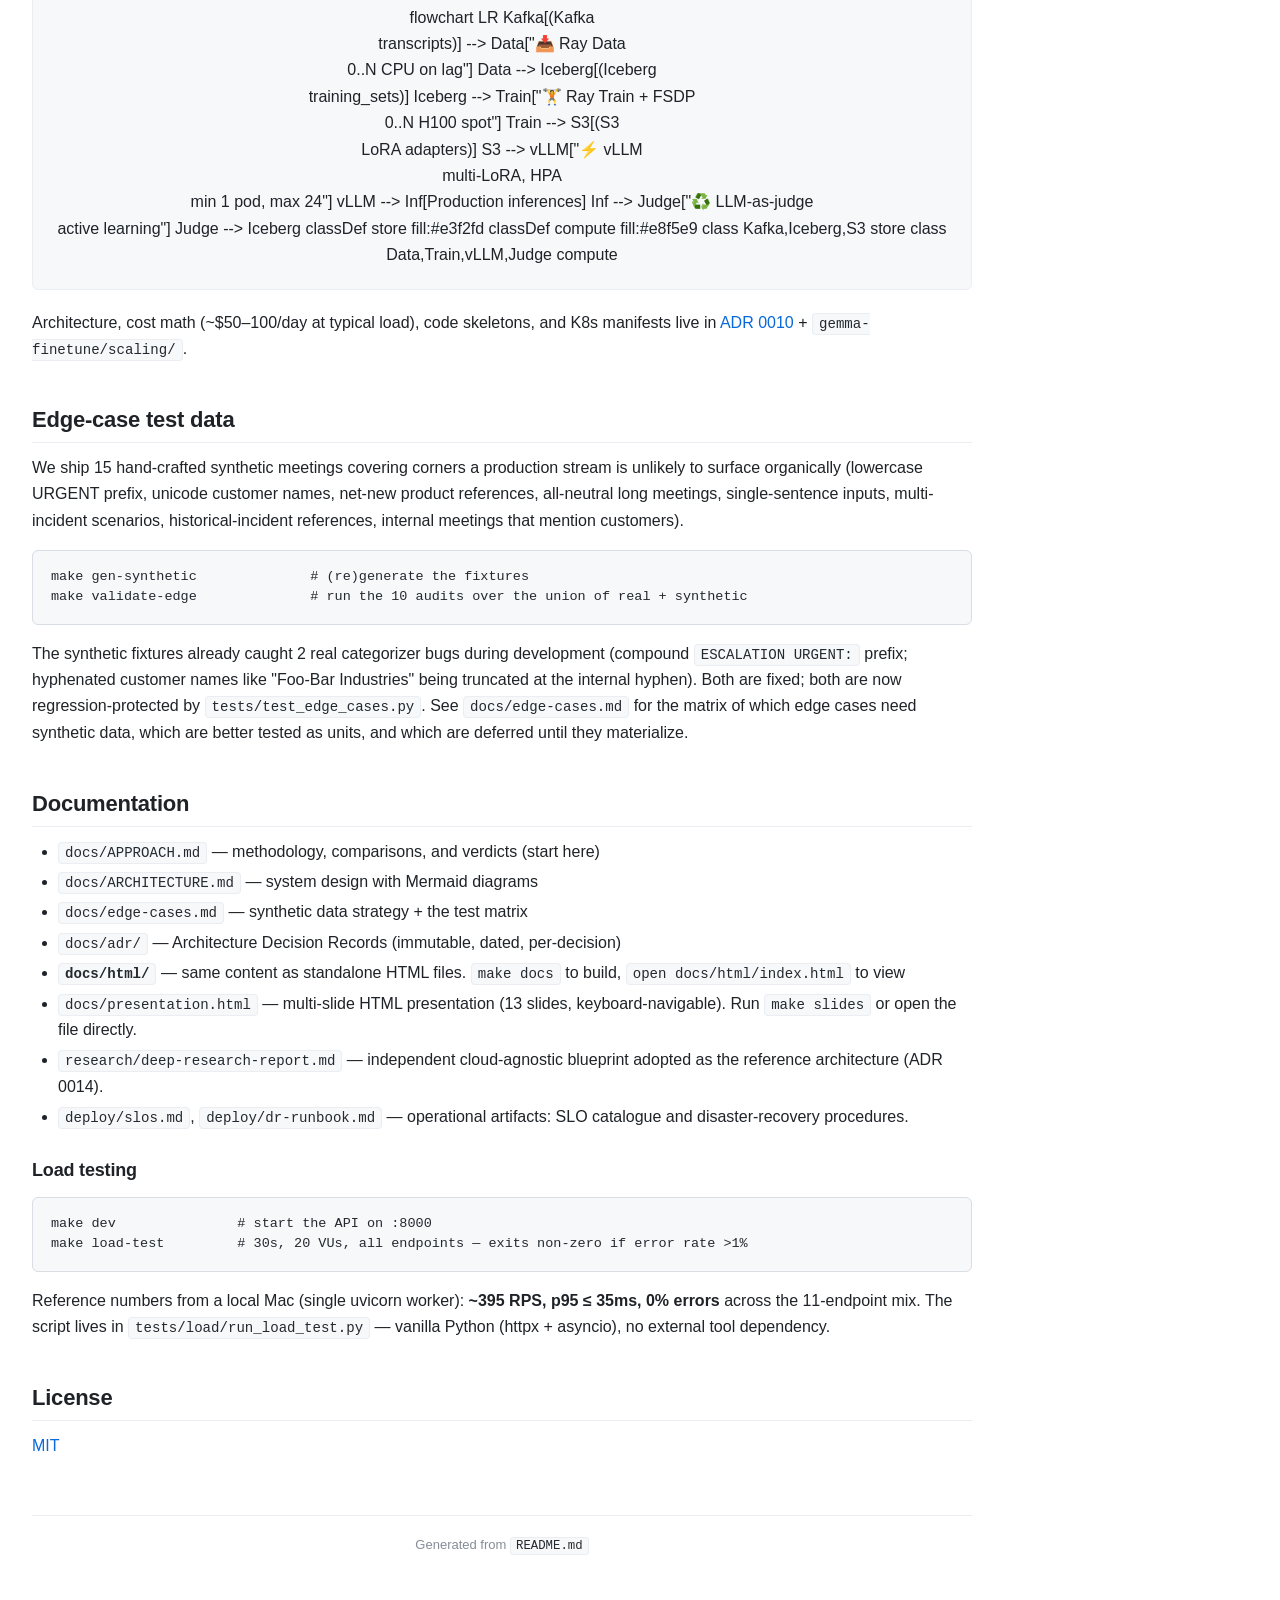
==== commit d7f8493d: "Docs: align with admin/LLM + admin-app split + secret type Catches up the documentation surface to t" ====
--- a/docs/html/index.html
+++ b/docs/html/index.html
@@ -339,7 +339,7 @@
 <p>An <strong>auto-scalable system</strong> that processes B2B meeting transcripts and surfaces topic categorization, sentiment trends, and strategic insights — exposed as a REST API with a lightweight web dashboard. <strong>Target scale: millions to 100M+ records.</strong></p>
 </blockquote>
 <p><a href=".github/workflows/ci.yml"><img alt="CI" src="https://img.shields.io/badge/CI-GitHub%20Actions-blue" /></a>
-<a href="https://github.com/"><img alt="Tests" src="https://img.shields.io/badge/tests-123%20passing-brightgreen" /></a>
+<a href="https://github.com/"><img alt="Tests" src="https://img.shields.io/badge/tests-222%20passing-brightgreen" /></a>
 <a href="pyproject.toml"><img alt="Coverage" src="https://img.shields.io/badge/coverage-94%25-brightgreen" /></a>
 <a href="https://github.com/"><img alt="Validation" src="https://img.shields.io/badge/validation-9%2F10%20pass-brightgreen" /></a>
 <a href="pyproject.toml"><img alt="Python" src="https://img.shields.io/badge/python-3.9%2B-blue" /></a>
@@ -703,10 +703,15 @@
 <pre><code class="language-bash">./bin/start-all.sh   # pre-flight + start everything
 ./bin/stop-all.sh    # kill anything left running
 </code></pre>
-<p>What it does:
-1. <strong>Pre-flight</strong>: runs the test suite + the semantic validation; aborts on any FAIL
-2. <strong>Refreshes</strong> <code>output/</code> (batch pipeline) and <code>docs/html/</code> (HTML docs) in parallel
-3. <strong>Starts</strong> four services in the background, waits for each to be ready, prints the URLs:</p>
+<p>What it does (in order):
+1. <strong>Refreshes</strong> <code>output/</code> (batch pipeline) and <code>docs/html/</code> (HTML docs) in parallel
+2. <strong>Starts</strong> four services in the background, waits for each to be ready, prints the URLs:</p>
+<p>By default, <strong>tests and validation are NOT run</strong> — that's a slow opt-in. Use the dedicated targets when you want them: <code>make test</code>, <code>make validate</code>. Or pass them as flags to the launcher:</p>
+<pre><code class="language-bash">./bin/start-all.sh --with-tests       # run pytest before launch
+./bin/start-all.sh --with-validate    # run validate.py before launch
+./bin/start-all.sh --with-preflight   # both
+WITH_PREFLIGHT=1 ./bin/start-all.sh   # env-var equivalent
+</code></pre>
 <table>
 <thead>
 <tr>
@@ -750,7 +755,7 @@
 <pre><code class="language-bash">make admin                       # uvicorn api.admin_app:app on :8001
 ADMIN_PORT=9001 make admin       # different port
 </code></pre>
-<p><code>Ctrl+C</code> traps cleanly and stops everything (recursive process-tree cleanup). Logs accumulate under <code>.run-logs/</code>. Override ports via env vars (<code>API_PORT=9000 ADMIN_PORT=9001 ./bin/start-all.sh</code>); skip pre-flight with <code>SKIP_PREFLIGHT=1</code>.</p>
+<p><code>Ctrl+C</code> traps cleanly and stops everything (recursive process-tree cleanup). Logs accumulate under <code>.run-logs/</code>. Override ports via env vars: <code>API_PORT=9000 ADMIN_PORT=9001 ./bin/start-all.sh</code>.</p>
 <h3 id="container-alternative-docker-compose">Container alternative (docker compose)<a class="anchor" href="#container-alternative-docker-compose" title="Permanent link">¶</a></h3>
 <pre><code class="language-bash">make compose-up                  # docker compose up --build -d
 make compose-down                # docker compose down
@@ -944,7 +949,7 @@
 </tr>
 <tr>
 <td><strong>Testing</strong></td>
-<td><code>pytest</code>, <strong>183 tests</strong> (incl. autoscaling + distributed/<code>fakeredis</code> paths), FastAPI <code>TestClient</code>.</td>
+<td><code>pytest</code>, <strong>222 tests</strong> (incl. autoscaling, distributed/<code>fakeredis</code>, outbox, cache-stampede, adaptive-throttle, secret-type masking), FastAPI <code>TestClient</code>.</td>
 </tr>
 <tr>
 <td><strong>CI/CD</strong></td>
@@ -991,24 +996,31 @@
 sentry_dsn = &quot;https://...&quot;
 otel_endpoint = &quot;http://otel:4318/v1/traces&quot;
 </code></pre>
-<p><strong>Runtime config</strong> — everything else lives in the DB and is managed through the admin panel at <strong><code>/admin</code></strong>. Includes:</p>
+<p><strong>Runtime config</strong> — everything else lives in the DB and is managed through the admin panel at <strong><code>/admin</code></strong>. Categories:</p>
 <ul>
-<li>Auth (API key, CORS origins)</li>
-<li>Rate limits (default + strict)</li>
-<li>Pipeline refresh interval</li>
-<li>Risk-scoring weights + thresholds</li>
-<li>Sentiment friction threshold</li>
-<li>Feature flags</li>
+<li><strong>auth</strong> — API key, CORS origins</li>
+<li><strong>rate_limit</strong> — default + strict + per-tenant overrides</li>
+<li><strong>pipeline</strong> — refresh interval</li>
+<li><strong>risk</strong> — scoring weights + tier thresholds</li>
+<li><strong>sentiment</strong> — friction-pivot threshold</li>
+<li><strong>feature</strong> — feature flags (metrics, traces)</li>
+<li><strong>observability</strong> — Sentry sample rate, OTel head-sample rate</li>
+<li><strong>backpressure</strong> — inflight cap</li>
+<li><strong>snapshot</strong> — shared snapshot URL + poll interval (cold-start fix)</li>
+<li><strong>distribution</strong> — Redis URL for cluster-wide rate limiting + queue</li>
+<li><strong>llm</strong> — Tier-1 vLLM endpoint, Tier-2 frontier provider/model/budget/timeout, <strong>Tier-2 API key (masked-on-read <code>secret</code> type)</strong></li>
 </ul>
-<p>Changes propagate within 5 seconds. Every change is recorded in an audit log.</p>
+<p>Changes propagate within 5 seconds (or &lt; 100 ms with Postgres <code>LISTEN/NOTIFY</code>). Every change is recorded in an audit log; <code>secret</code>-typed values store their masked form in the audit row so the raw key never persists in the historical record.</p>
 <h3 id="admin-panel">Admin panel<a class="anchor" href="#admin-panel" title="Permanent link">¶</a></h3>
-<pre><code class="language-bash">make dev                    # bring up the API
-open http://127.0.0.1:8000/admin
+<p>The admin panel is a <strong>separate FastAPI process</strong> on its own port (default <code>:8001</code>). Production deploys route admin traffic through a private listener while the public API stays behind the CDN. See ADR 0014 §"Control plane vs. data plane" and <code>deploy/k8s/gateway.yaml</code>.</p>
+<pre><code class="language-bash">make admin                                # uvicorn api.admin_app:app on :8001
+open http://127.0.0.1:8001/
 # Initial password: from [admin].initial_password in bootstrap.toml
 </code></pre>
+<p>Or as part of the full dev stack via <code>./bin/start-all.sh</code> (also brings up the public API, Jupyter, and docs server).</p>
 <p>Three tabs:
-- <strong>Settings</strong> — categorized rows with inline edit; saves on blur, "Reset to default" per row
-- <strong>Audit log</strong> — append-only history of every change (who, when, old value, new value, notes)
+- <strong>Settings</strong> — categorized rows with inline edit; saves on blur, "Reset to default" per row. The <code>secret</code> type renders as a password input with a masked placeholder (<code>••••••&lt;last 4&gt;</code>); typing rotates the key, leaving it blank keeps the current value.
+- <strong>Audit log</strong> — append-only history of every change (who, when, old value, new value, notes). Secret values appear in their masked form — the raw key is not recoverable from the log.
 - <strong>Account</strong> — password rotation</p>
 <h3 id="whats-deliberately-not-done">What's deliberately not done<a class="anchor" href="#whats-deliberately-not-done" title="Permanent link">¶</a></h3>
 <ul>
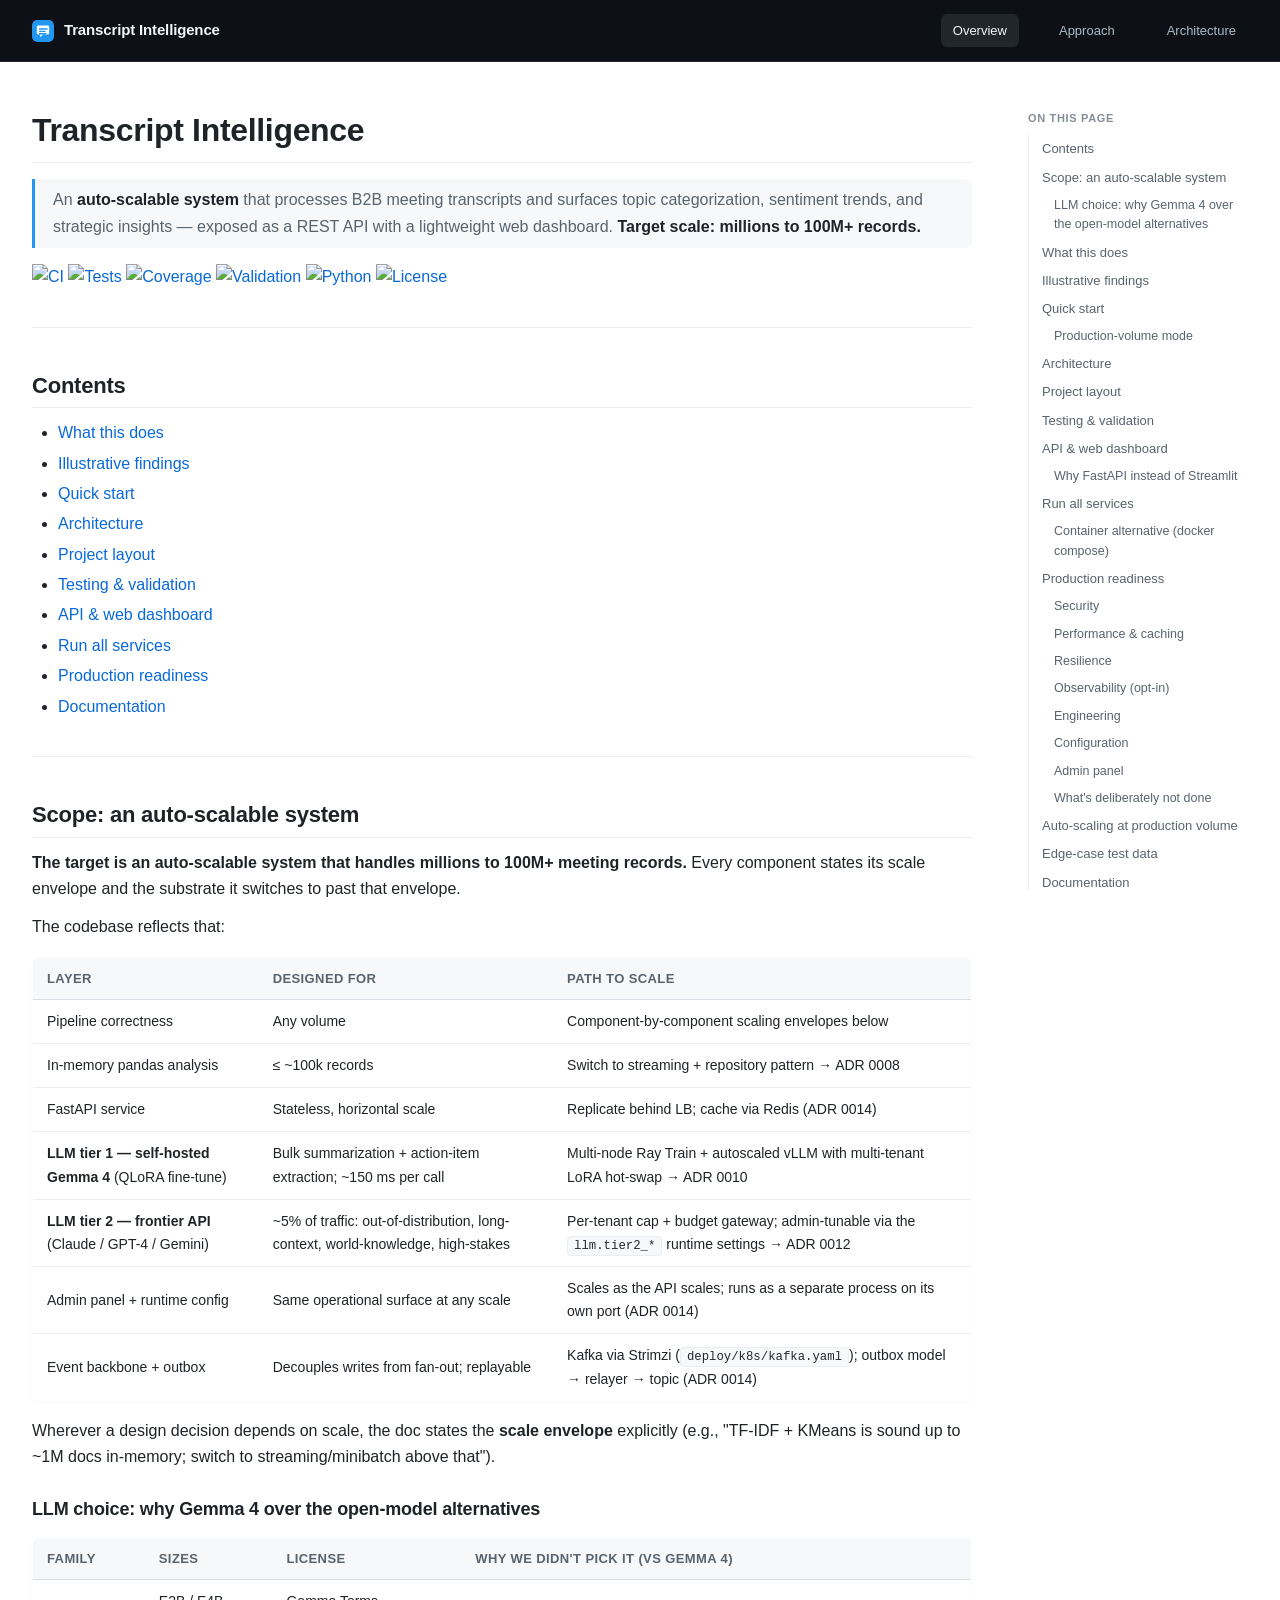
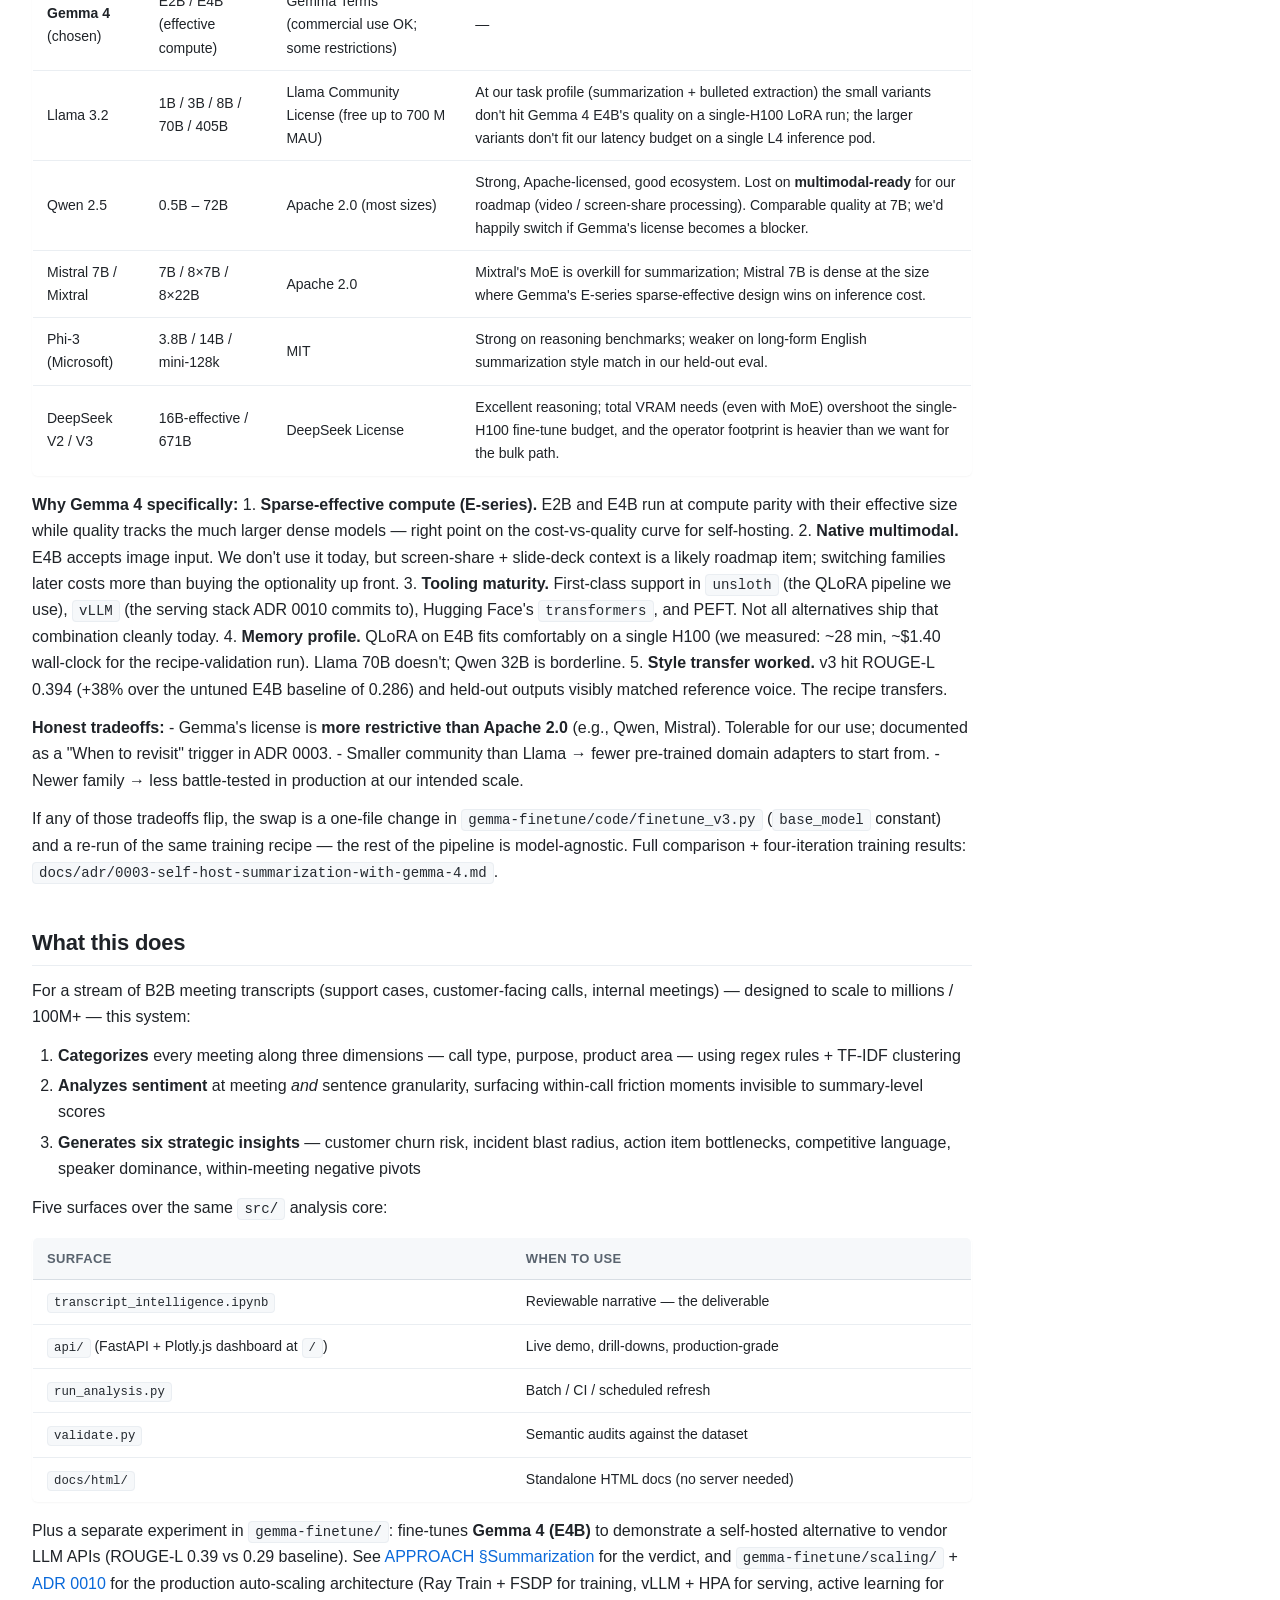
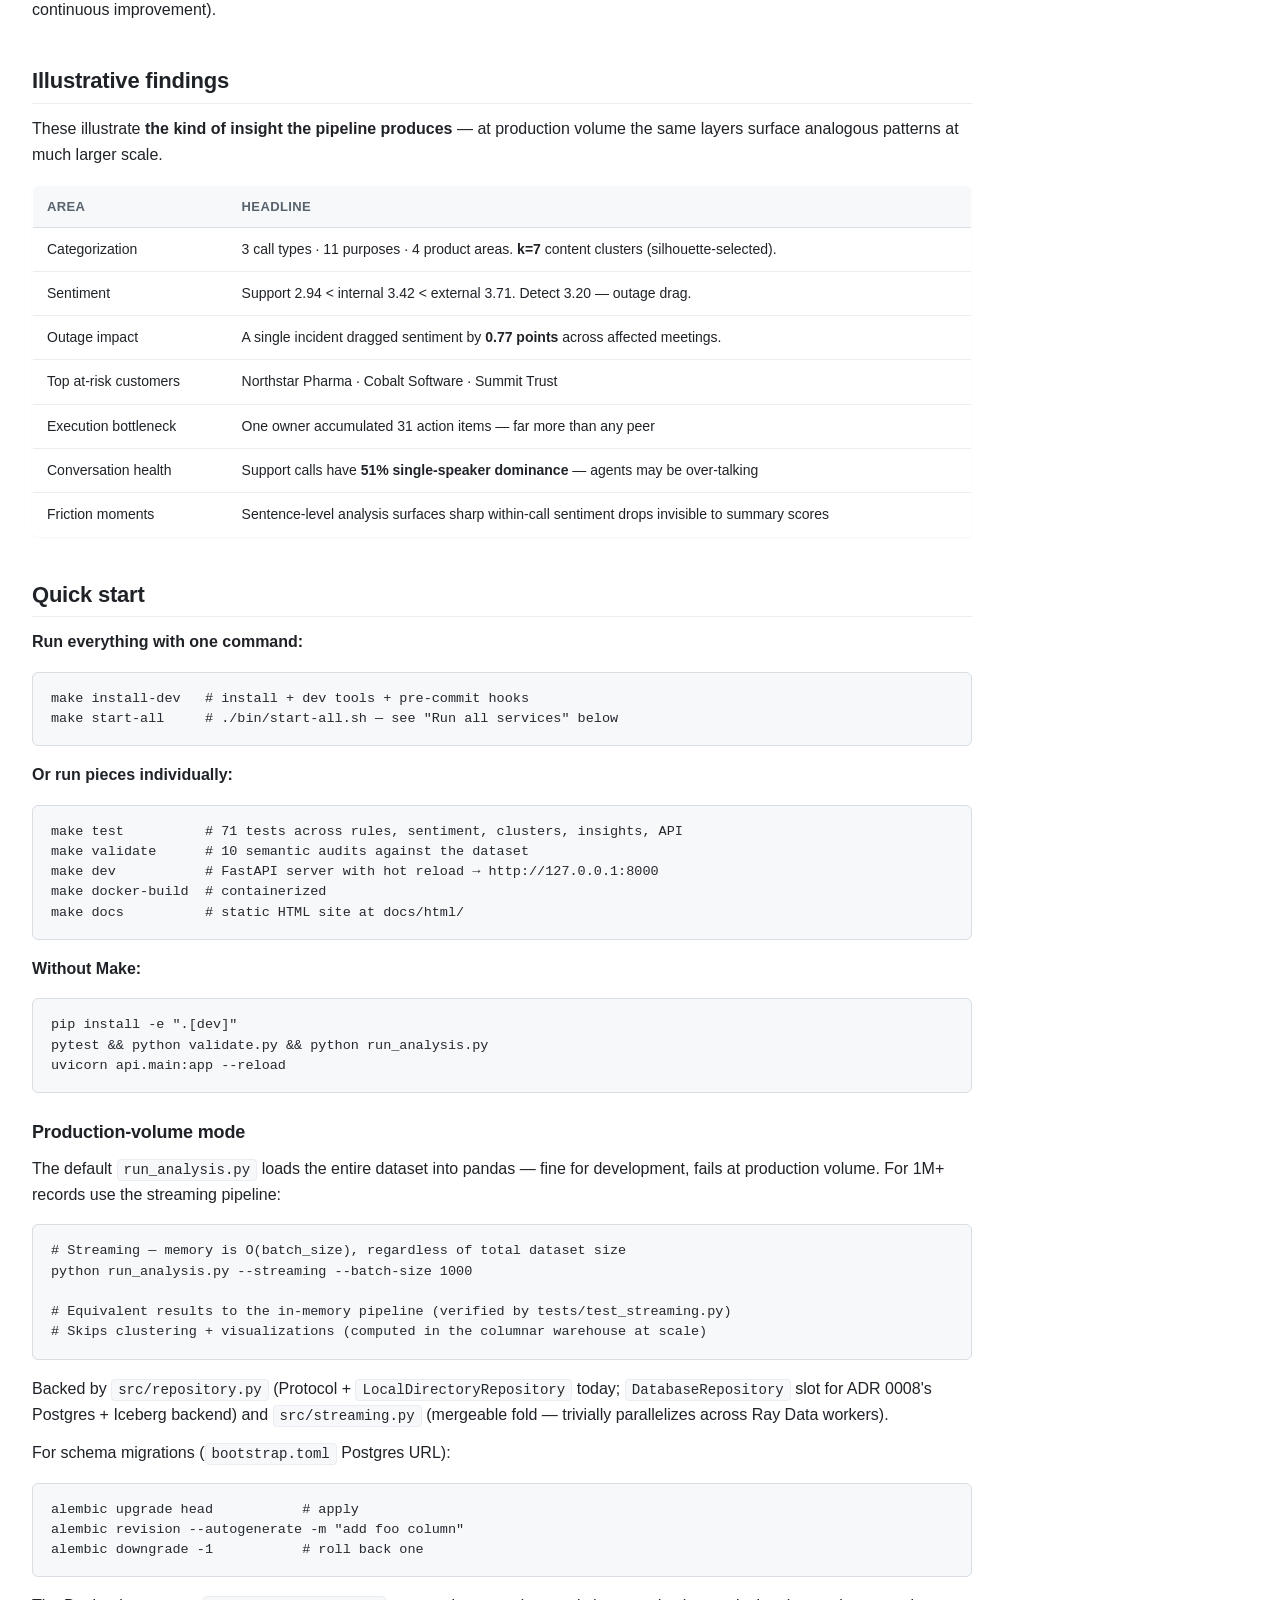
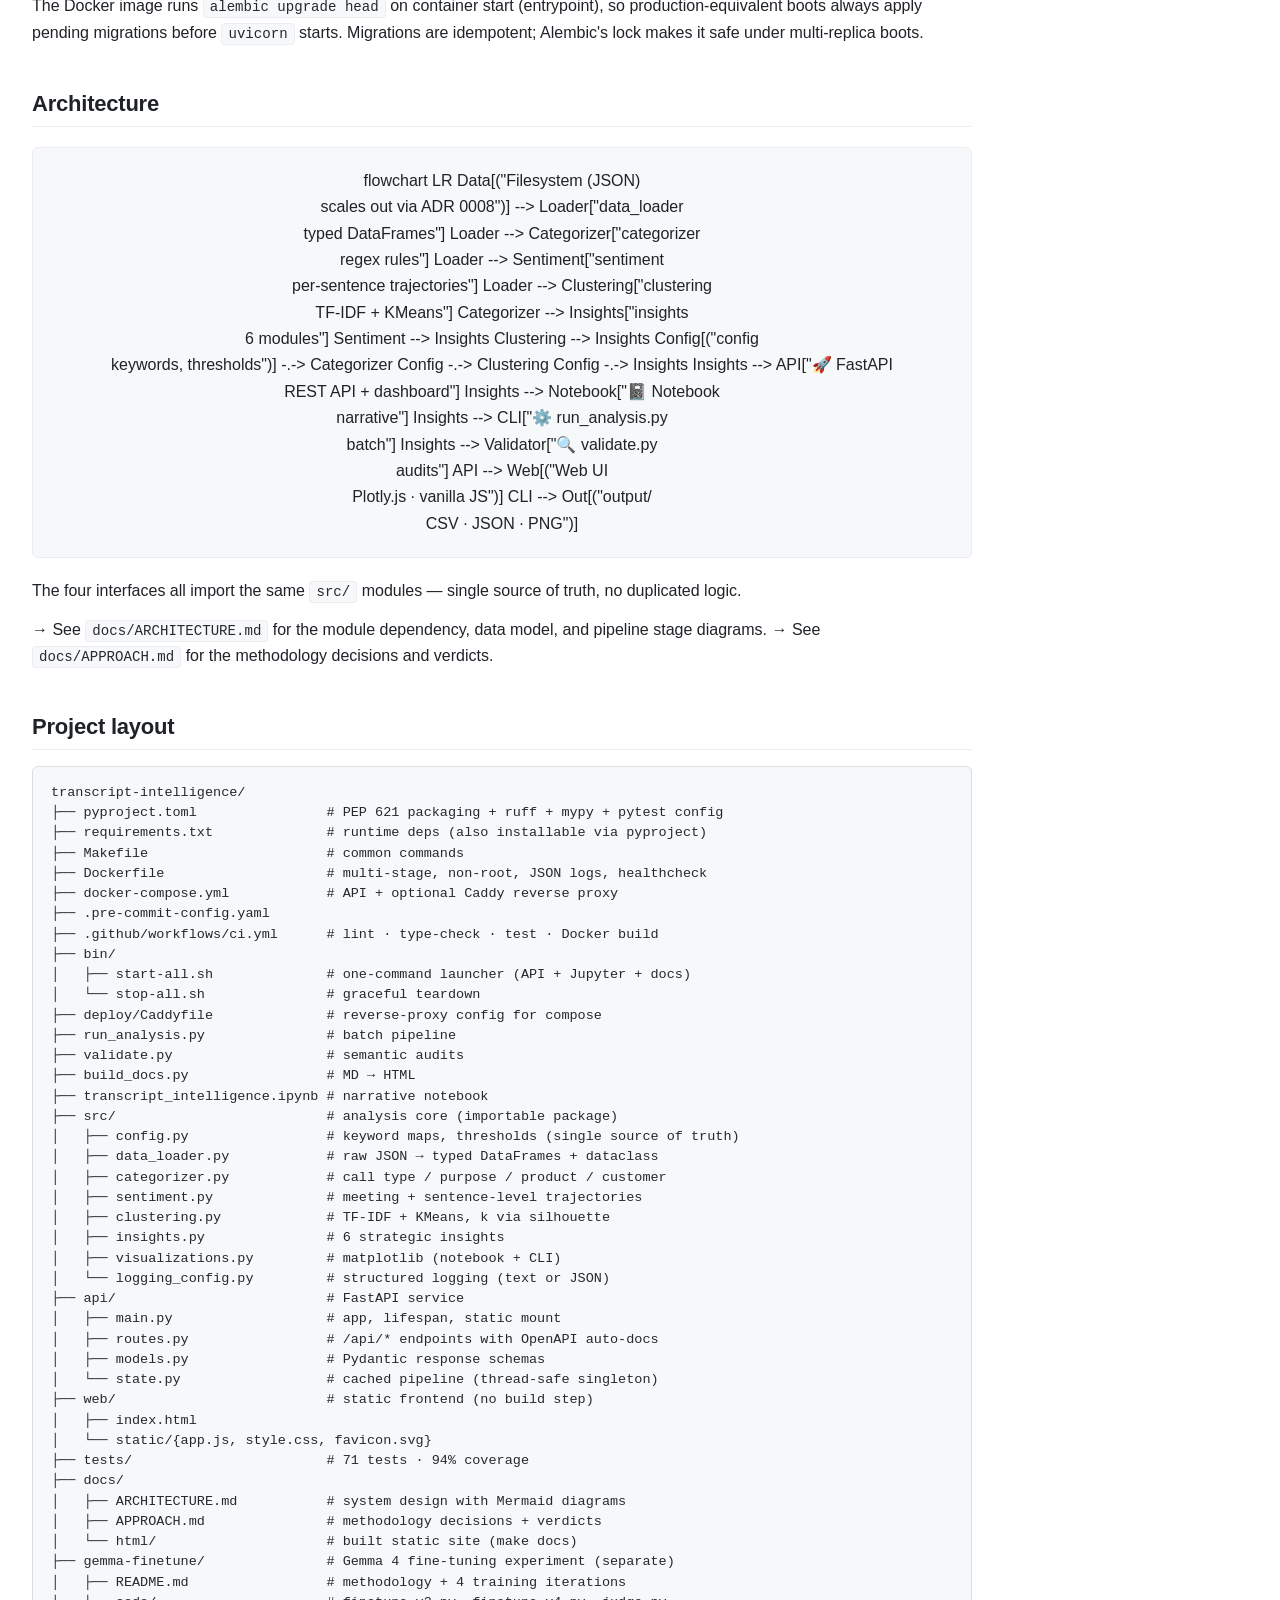
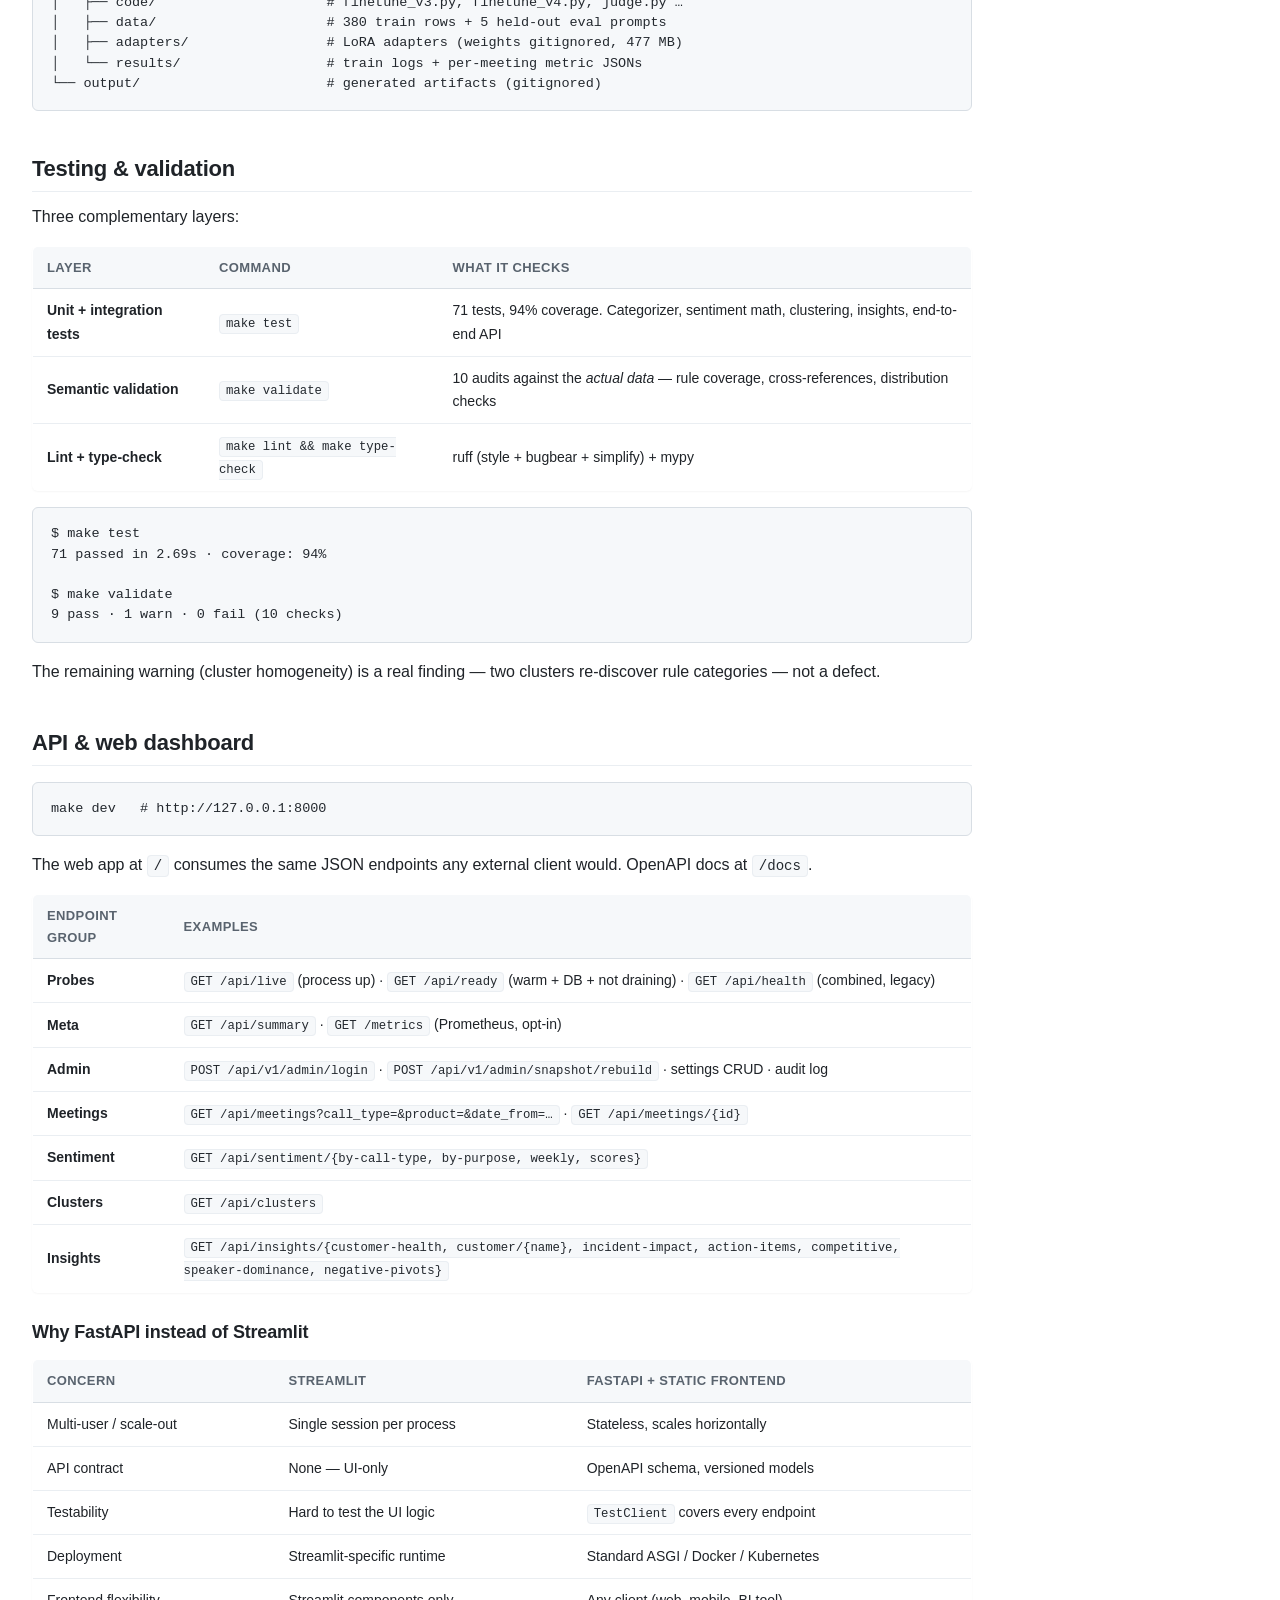
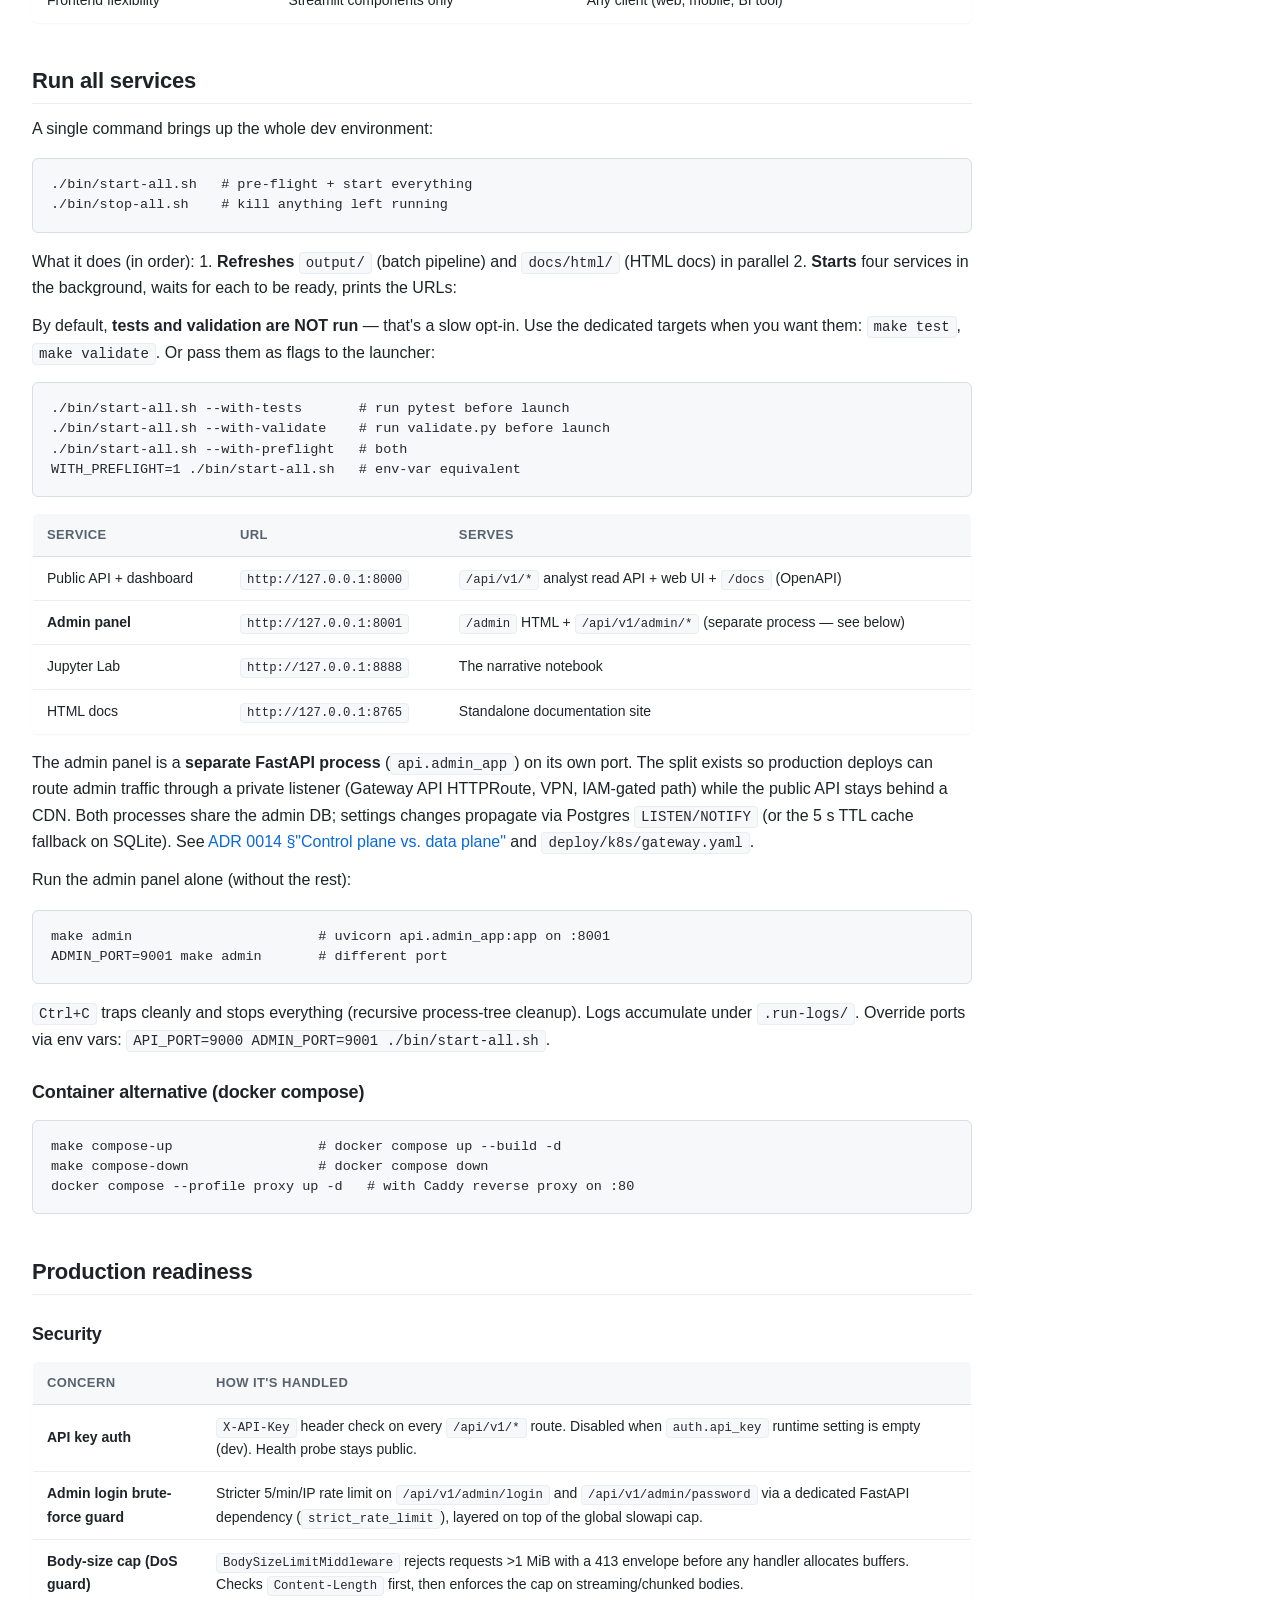
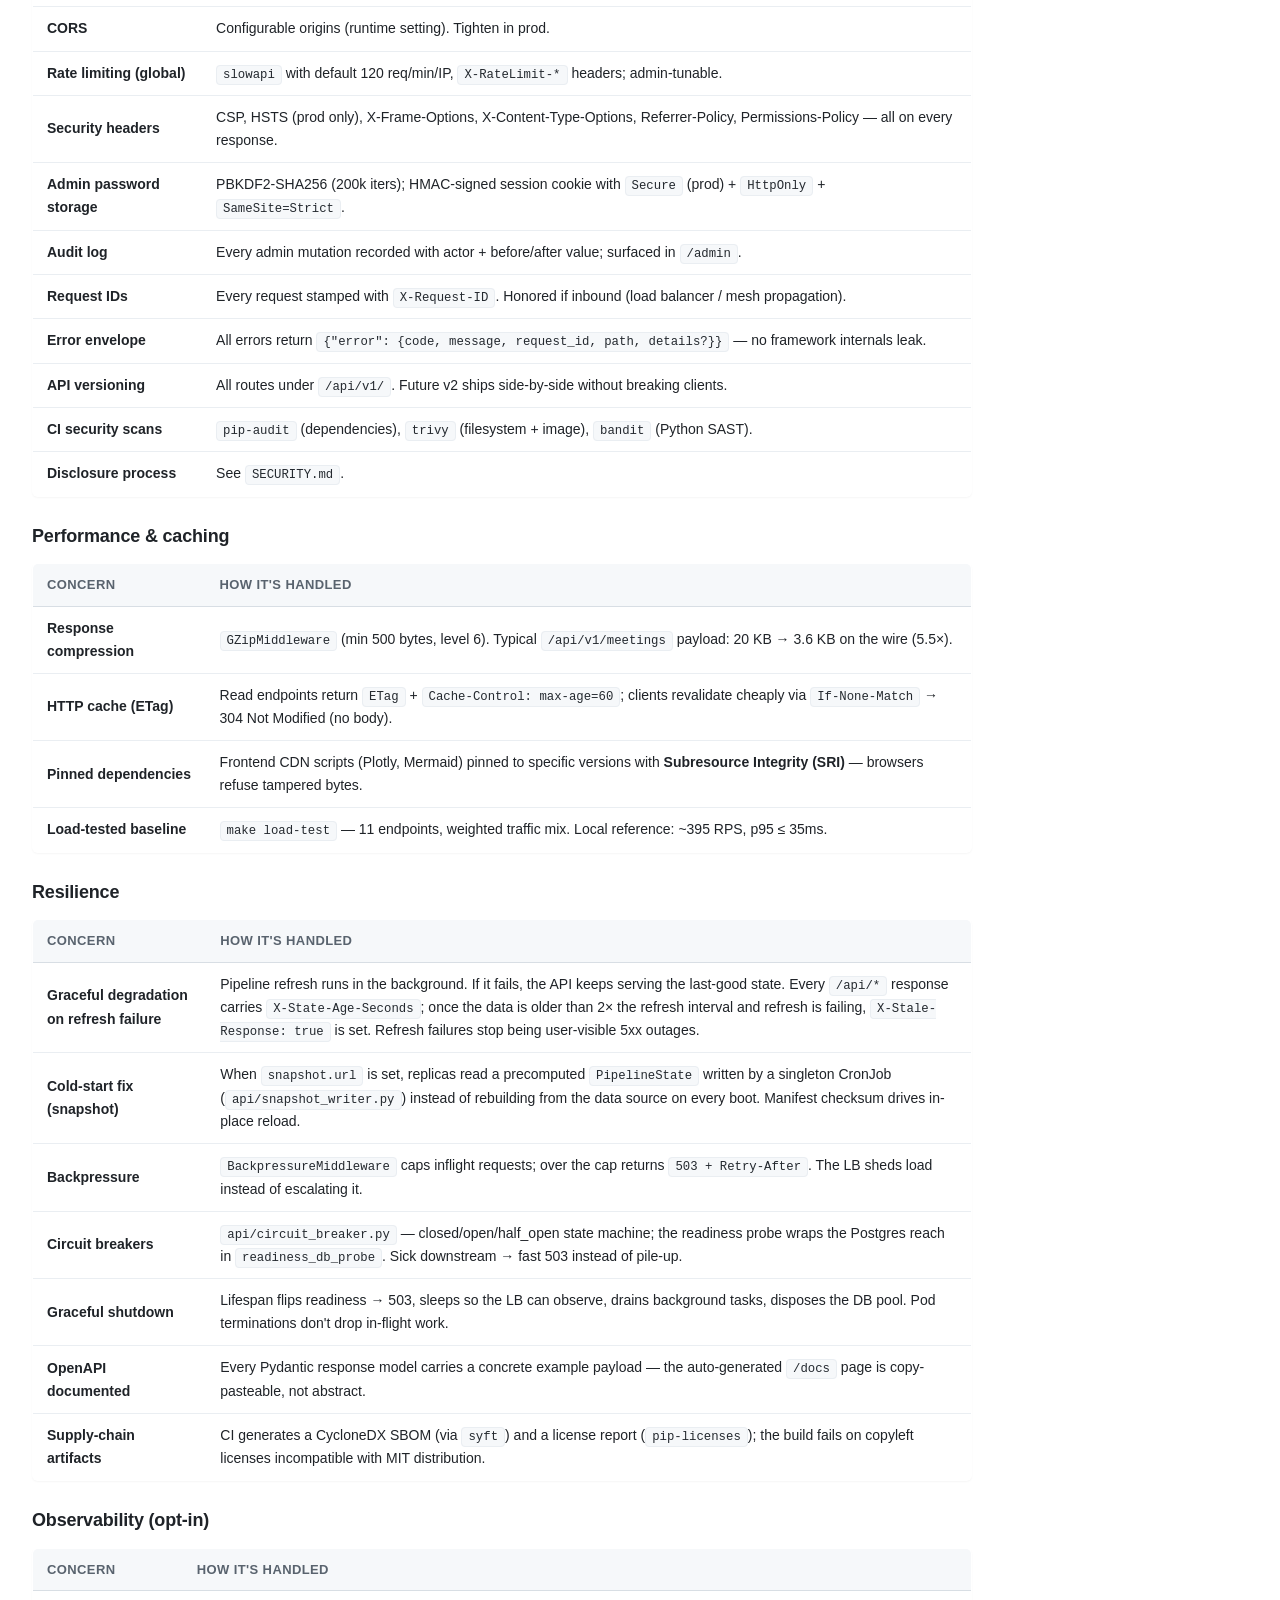
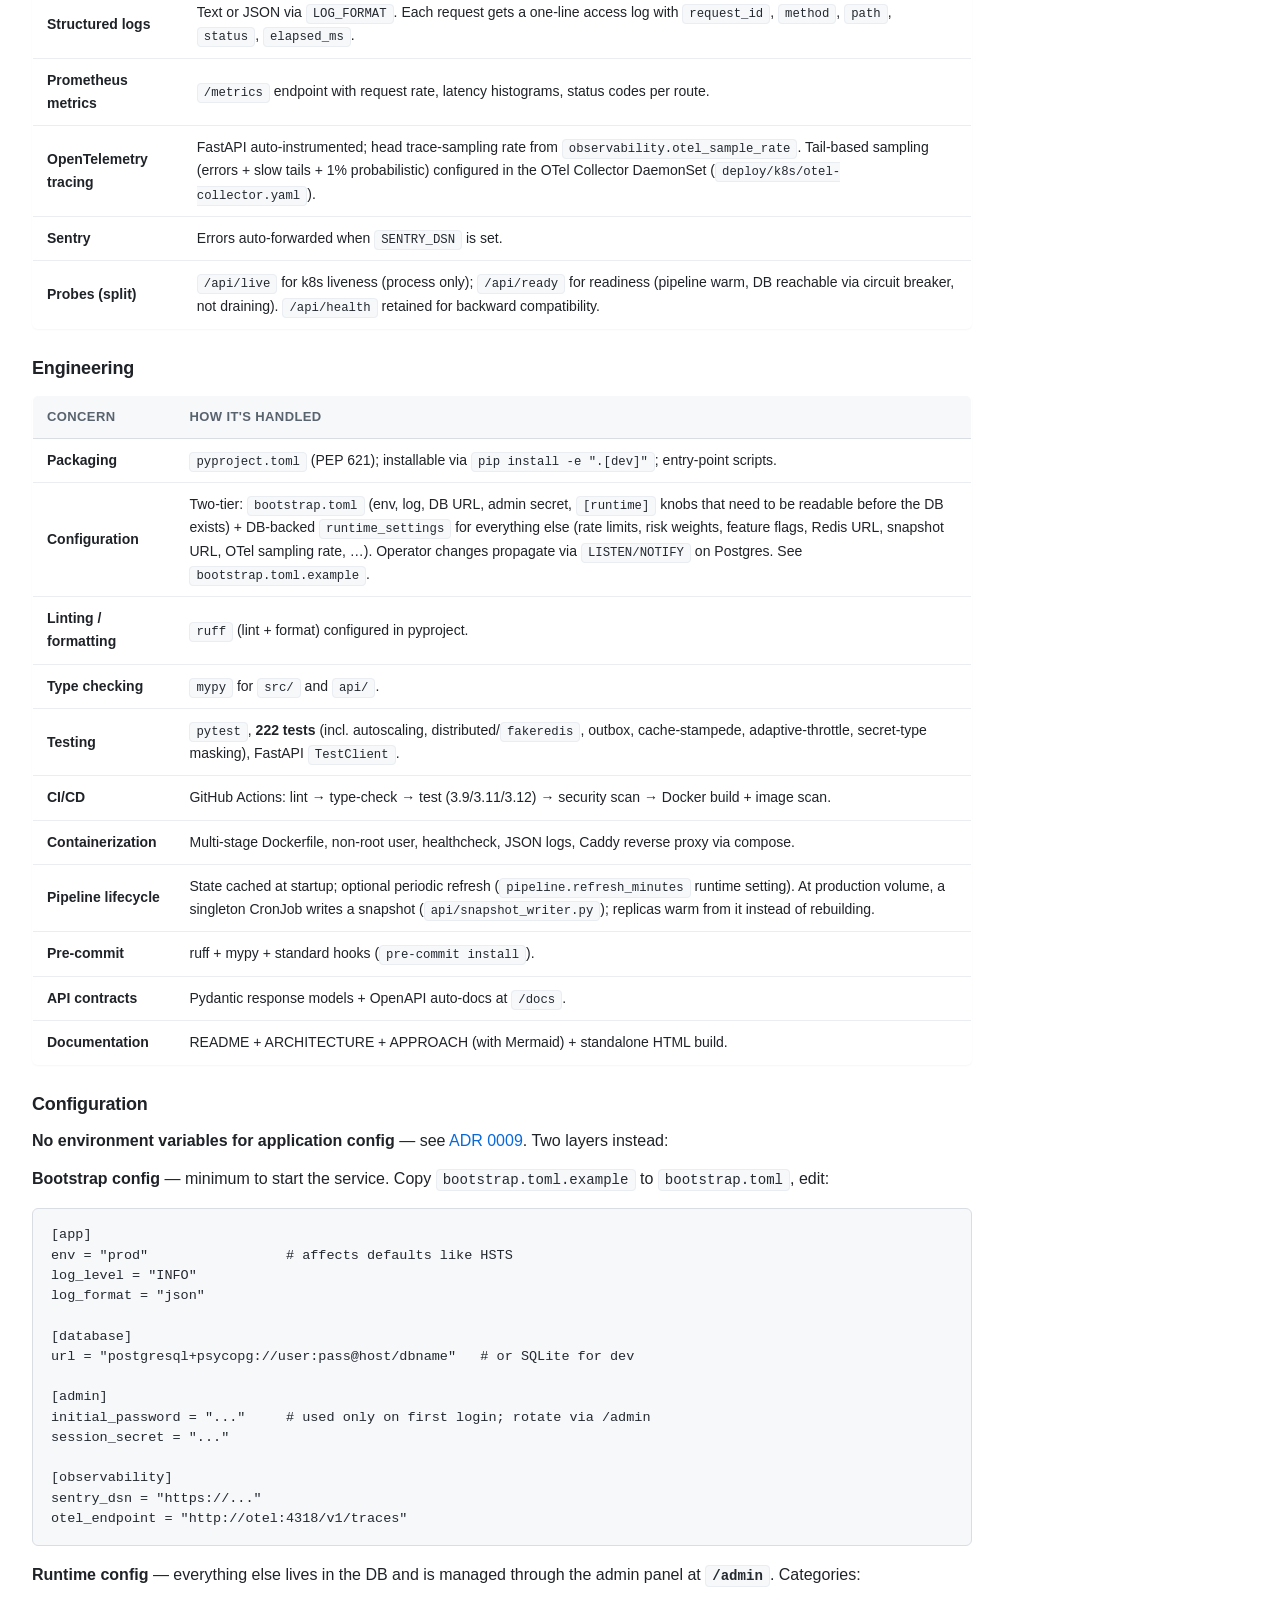
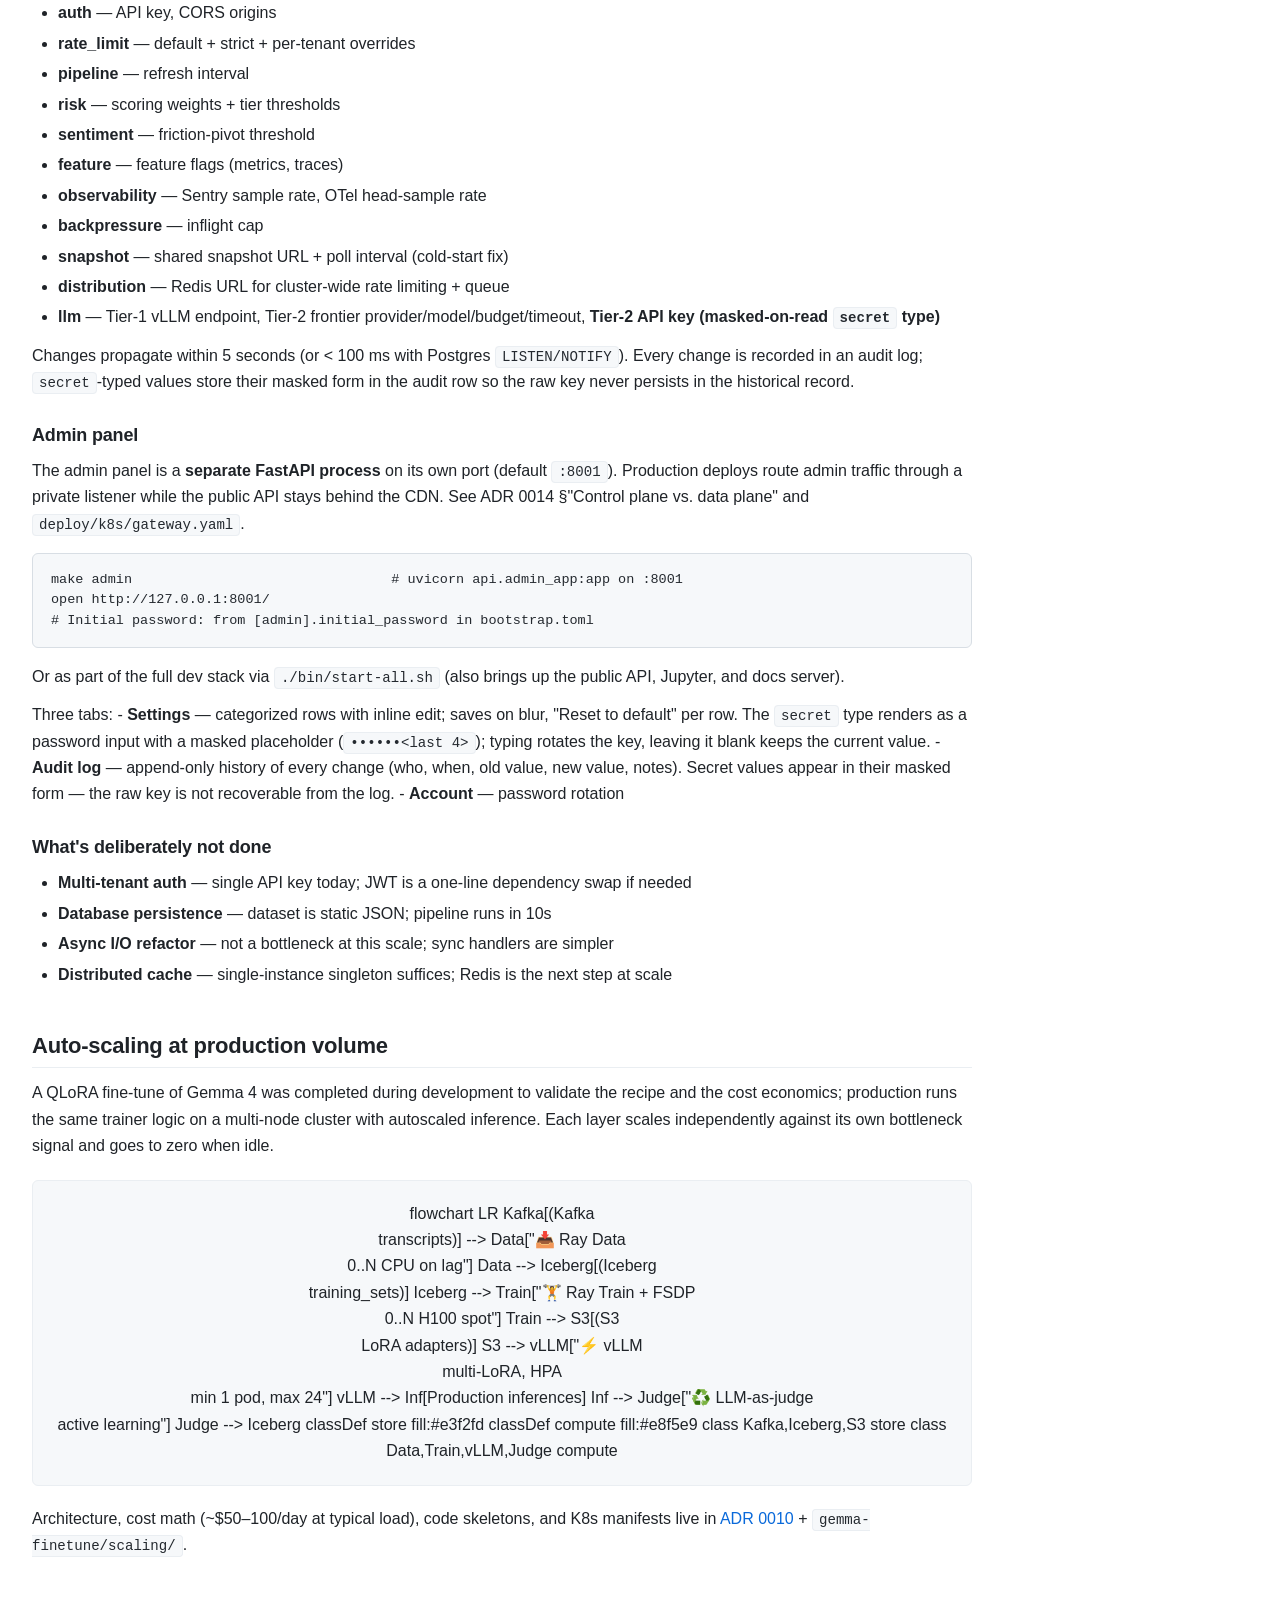
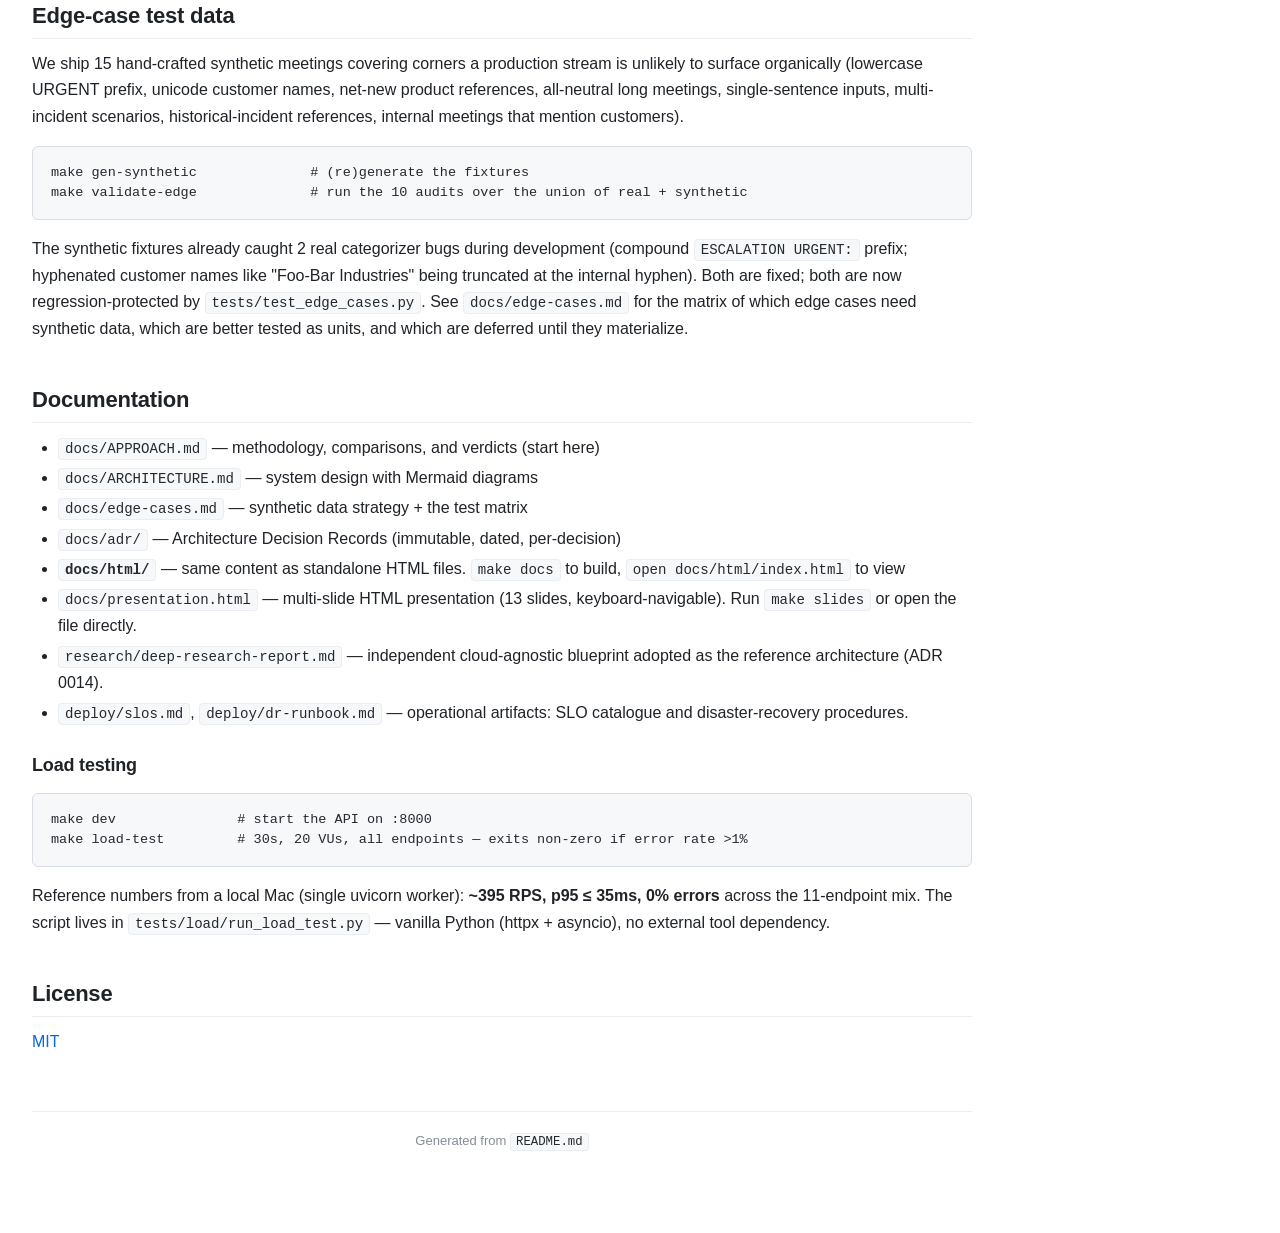
==== commit 77f14047: "Docs: surface LLM layer in Scope table; add Gemma vs alternatives comparison Two reader-flagged gaps" ====
--- a/docs/html/index.html
+++ b/docs/html/index.html
@@ -384,21 +384,91 @@
 <tr>
 <td>FastAPI service</td>
 <td>Stateless, horizontal scale</td>
-<td>Replicate behind LB; cache via Redis</td>
-</tr>
-<tr>
-<td>Gemma 4 fine-tune</td>
-<td>QLoRA recipe validated end-to-end</td>
-<td>Multi-node Ray Train + autoscaled vLLM → ADR 0010</td>
+<td>Replicate behind LB; cache via Redis (ADR 0014)</td>
+</tr>
+<tr>
+<td><strong>LLM tier 1 — self-hosted Gemma 4</strong> (QLoRA fine-tune)</td>
+<td>Bulk summarization + action-item extraction; ~150 ms per call</td>
+<td>Multi-node Ray Train + autoscaled vLLM with multi-tenant LoRA hot-swap → ADR 0010</td>
+</tr>
+<tr>
+<td><strong>LLM tier 2 — frontier API</strong> (Claude / GPT-4 / Gemini)</td>
+<td>~5% of traffic: out-of-distribution, long-context, world-knowledge, high-stakes</td>
+<td>Per-tenant cap + budget gateway; admin-tunable via the <code>llm.tier2_*</code> runtime settings → ADR 0012</td>
 </tr>
 <tr>
 <td>Admin panel + runtime config</td>
 <td>Same operational surface at any scale</td>
-<td>Scales as the API scales</td>
+<td>Scales as the API scales; runs as a separate process on its own port (ADR 0014)</td>
+</tr>
+<tr>
+<td>Event backbone + outbox</td>
+<td>Decouples writes from fan-out; replayable</td>
+<td>Kafka via Strimzi (<code>deploy/k8s/kafka.yaml</code>); outbox model → relayer → topic (ADR 0014)</td>
 </tr>
 </tbody>
 </table>
 <p>Wherever a design decision depends on scale, the doc states the <strong>scale envelope</strong> explicitly (e.g., "TF-IDF + KMeans is sound up to ~1M docs in-memory; switch to streaming/minibatch above that").</p>
+<h3 id="llm-choice-why-gemma-4-over-the-open-model-alternatives">LLM choice: why Gemma 4 over the open-model alternatives<a class="anchor" href="#llm-choice-why-gemma-4-over-the-open-model-alternatives" title="Permanent link">¶</a></h3>
+<table>
+<thead>
+<tr>
+<th>Family</th>
+<th>Sizes</th>
+<th>License</th>
+<th>Why we didn't pick it (vs Gemma 4)</th>
+</tr>
+</thead>
+<tbody>
+<tr>
+<td><strong>Gemma 4</strong> (chosen)</td>
+<td>E2B / E4B (effective compute)</td>
+<td>Gemma Terms (commercial use OK; some restrictions)</td>
+<td>—</td>
+</tr>
+<tr>
+<td>Llama 3.2</td>
+<td>1B / 3B / 8B / 70B / 405B</td>
+<td>Llama Community License (free up to 700 M MAU)</td>
+<td>At our task profile (summarization + bulleted extraction) the small variants don't hit Gemma 4 E4B's quality on a single-H100 LoRA run; the larger variants don't fit our latency budget on a single L4 inference pod.</td>
+</tr>
+<tr>
+<td>Qwen 2.5</td>
+<td>0.5B – 72B</td>
+<td>Apache 2.0 (most sizes)</td>
+<td>Strong, Apache-licensed, good ecosystem. Lost on <strong>multimodal-ready</strong> for our roadmap (video / screen-share processing). Comparable quality at 7B; we'd happily switch if Gemma's license becomes a blocker.</td>
+</tr>
+<tr>
+<td>Mistral 7B / Mixtral</td>
+<td>7B / 8×7B / 8×22B</td>
+<td>Apache 2.0</td>
+<td>Mixtral's MoE is overkill for summarization; Mistral 7B is dense at the size where Gemma's E-series sparse-effective design wins on inference cost.</td>
+</tr>
+<tr>
+<td>Phi-3 (Microsoft)</td>
+<td>3.8B / 14B / mini-128k</td>
+<td>MIT</td>
+<td>Strong on reasoning benchmarks; weaker on long-form English summarization style match in our held-out eval.</td>
+</tr>
+<tr>
+<td>DeepSeek V2 / V3</td>
+<td>16B-effective / 671B</td>
+<td>DeepSeek License</td>
+<td>Excellent reasoning; total VRAM needs (even with MoE) overshoot the single-H100 fine-tune budget, and the operator footprint is heavier than we want for the bulk path.</td>
+</tr>
+</tbody>
+</table>
+<p><strong>Why Gemma 4 specifically:</strong>
+1. <strong>Sparse-effective compute (E-series).</strong> E2B and E4B run at compute parity with their effective size while quality tracks the much larger dense models — right point on the cost-vs-quality curve for self-hosting.
+2. <strong>Native multimodal.</strong> E4B accepts image input. We don't use it today, but screen-share + slide-deck context is a likely roadmap item; switching families later costs more than buying the optionality up front.
+3. <strong>Tooling maturity.</strong> First-class support in <code>unsloth</code> (the QLoRA pipeline we use), <code>vLLM</code> (the serving stack ADR 0010 commits to), Hugging Face's <code>transformers</code>, and PEFT. Not all alternatives ship that combination cleanly today.
+4. <strong>Memory profile.</strong> QLoRA on E4B fits comfortably on a single H100 (we measured: ~28 min, ~$1.40 wall-clock for the recipe-validation run). Llama 70B doesn't; Qwen 32B is borderline.
+5. <strong>Style transfer worked.</strong> v3 hit ROUGE-L 0.394 (+38% over the untuned E4B baseline of 0.286) and held-out outputs visibly matched reference voice. The recipe transfers.</p>
+<p><strong>Honest tradeoffs:</strong>
+- Gemma's license is <strong>more restrictive than Apache 2.0</strong> (e.g., Qwen, Mistral). Tolerable for our use; documented as a "When to revisit" trigger in ADR 0003.
+- Smaller community than Llama → fewer pre-trained domain adapters to start from.
+- Newer family → less battle-tested in production at our intended scale.</p>
+<p>If any of those tradeoffs flip, the swap is a one-file change in <code>gemma-finetune/code/finetune_v3.py</code> (<code>base_model</code> constant) and a re-run of the same training recipe — the rest of the pipeline is model-agnostic. Full comparison + four-iteration training results: <a href="docs/adr/0003-self-host-summarization-with-gemma-4.md"><code>docs/adr/0003-self-host-summarization-with-gemma-4.md</code></a>.</p>
 <h2 id="what-this-does">What this does<a class="anchor" href="#what-this-does" title="Permanent link">¶</a></h2>
 <p>For a stream of B2B meeting transcripts (support cases, customer-facing calls, internal meetings) — designed to scale to millions / 100M+ — this system:</p>
 <ol>
@@ -1075,7 +1145,7 @@
   Generated from <code>README.md</code>
 </footer>
 </main>
-<aside class="toc"><p class="toc-title">On this page</p><ul><li><a href="#contents" class="h2">Contents</a></li><li><a href="#scope-an-auto-scalable-system" class="h2">Scope: an auto-scalable system</a></li><li><a href="#what-this-does" class="h2">What this does</a></li><li><a href="#illustrative-findings" class="h2">Illustrative findings</a></li><li><a href="#quick-start" class="h2">Quick start</a></li><li><a href="#production-volume-mode" class="h3">Production-volume mode</a></li><li><a href="#architecture" class="h2">Architecture</a></li><li><a href="#project-layout" class="h2">Project layout</a></li><li><a href="#testing-validation" class="h2">Testing &amp; validation</a></li><li><a href="#api-web-dashboard" class="h2">API &amp; web dashboard</a></li><li><a href="#why-fastapi-instead-of-streamlit" class="h3">Why FastAPI instead of Streamlit</a></li><li><a href="#run-all-services" class="h2">Run all services</a></li><li><a href="#container-alternative-docker-compose" class="h3">Container alternative (docker compose)</a></li><li><a href="#production-readiness" class="h2">Production readiness</a></li><li><a href="#security" class="h3">Security</a></li><li><a href="#performance-caching" class="h3">Performance &amp; caching</a></li><li><a href="#resilience" class="h3">Resilience</a></li><li><a href="#observability-opt-in" class="h3">Observability (opt-in)</a></li><li><a href="#engineering" class="h3">Engineering</a></li><li><a href="#configuration" class="h3">Configuration</a></li><li><a href="#admin-panel" class="h3">Admin panel</a></li><li><a href="#whats-deliberately-not-done" class="h3">What's deliberately not done</a></li><li><a href="#auto-scaling-at-production-volume" class="h2">Auto-scaling at production volume</a></li><li><a href="#edge-case-test-data" class="h2">Edge-case test data</a></li><li><a href="#documentation" class="h2">Documentation</a></li><li><a href="#load-testing" class="h3">Load testing</a></li><li><a href="#license" class="h2">License</a></li></ul></aside>
+<aside class="toc"><p class="toc-title">On this page</p><ul><li><a href="#contents" class="h2">Contents</a></li><li><a href="#scope-an-auto-scalable-system" class="h2">Scope: an auto-scalable system</a></li><li><a href="#llm-choice-why-gemma-4-over-the-open-model-alternatives" class="h3">LLM choice: why Gemma 4 over the open-model alternatives</a></li><li><a href="#what-this-does" class="h2">What this does</a></li><li><a href="#illustrative-findings" class="h2">Illustrative findings</a></li><li><a href="#quick-start" class="h2">Quick start</a></li><li><a href="#production-volume-mode" class="h3">Production-volume mode</a></li><li><a href="#architecture" class="h2">Architecture</a></li><li><a href="#project-layout" class="h2">Project layout</a></li><li><a href="#testing-validation" class="h2">Testing &amp; validation</a></li><li><a href="#api-web-dashboard" class="h2">API &amp; web dashboard</a></li><li><a href="#why-fastapi-instead-of-streamlit" class="h3">Why FastAPI instead of Streamlit</a></li><li><a href="#run-all-services" class="h2">Run all services</a></li><li><a href="#container-alternative-docker-compose" class="h3">Container alternative (docker compose)</a></li><li><a href="#production-readiness" class="h2">Production readiness</a></li><li><a href="#security" class="h3">Security</a></li><li><a href="#performance-caching" class="h3">Performance &amp; caching</a></li><li><a href="#resilience" class="h3">Resilience</a></li><li><a href="#observability-opt-in" class="h3">Observability (opt-in)</a></li><li><a href="#engineering" class="h3">Engineering</a></li><li><a href="#configuration" class="h3">Configuration</a></li><li><a href="#admin-panel" class="h3">Admin panel</a></li><li><a href="#whats-deliberately-not-done" class="h3">What's deliberately not done</a></li><li><a href="#auto-scaling-at-production-volume" class="h2">Auto-scaling at production volume</a></li><li><a href="#edge-case-test-data" class="h2">Edge-case test data</a></li><li><a href="#documentation" class="h2">Documentation</a></li><li><a href="#load-testing" class="h3">Load testing</a></li><li><a href="#license" class="h2">License</a></li></ul></aside>
 </div>
 <script
   src="https://cdn.jsdelivr.net/npm/mermaid@10.9.1/dist/mermaid.min.js"
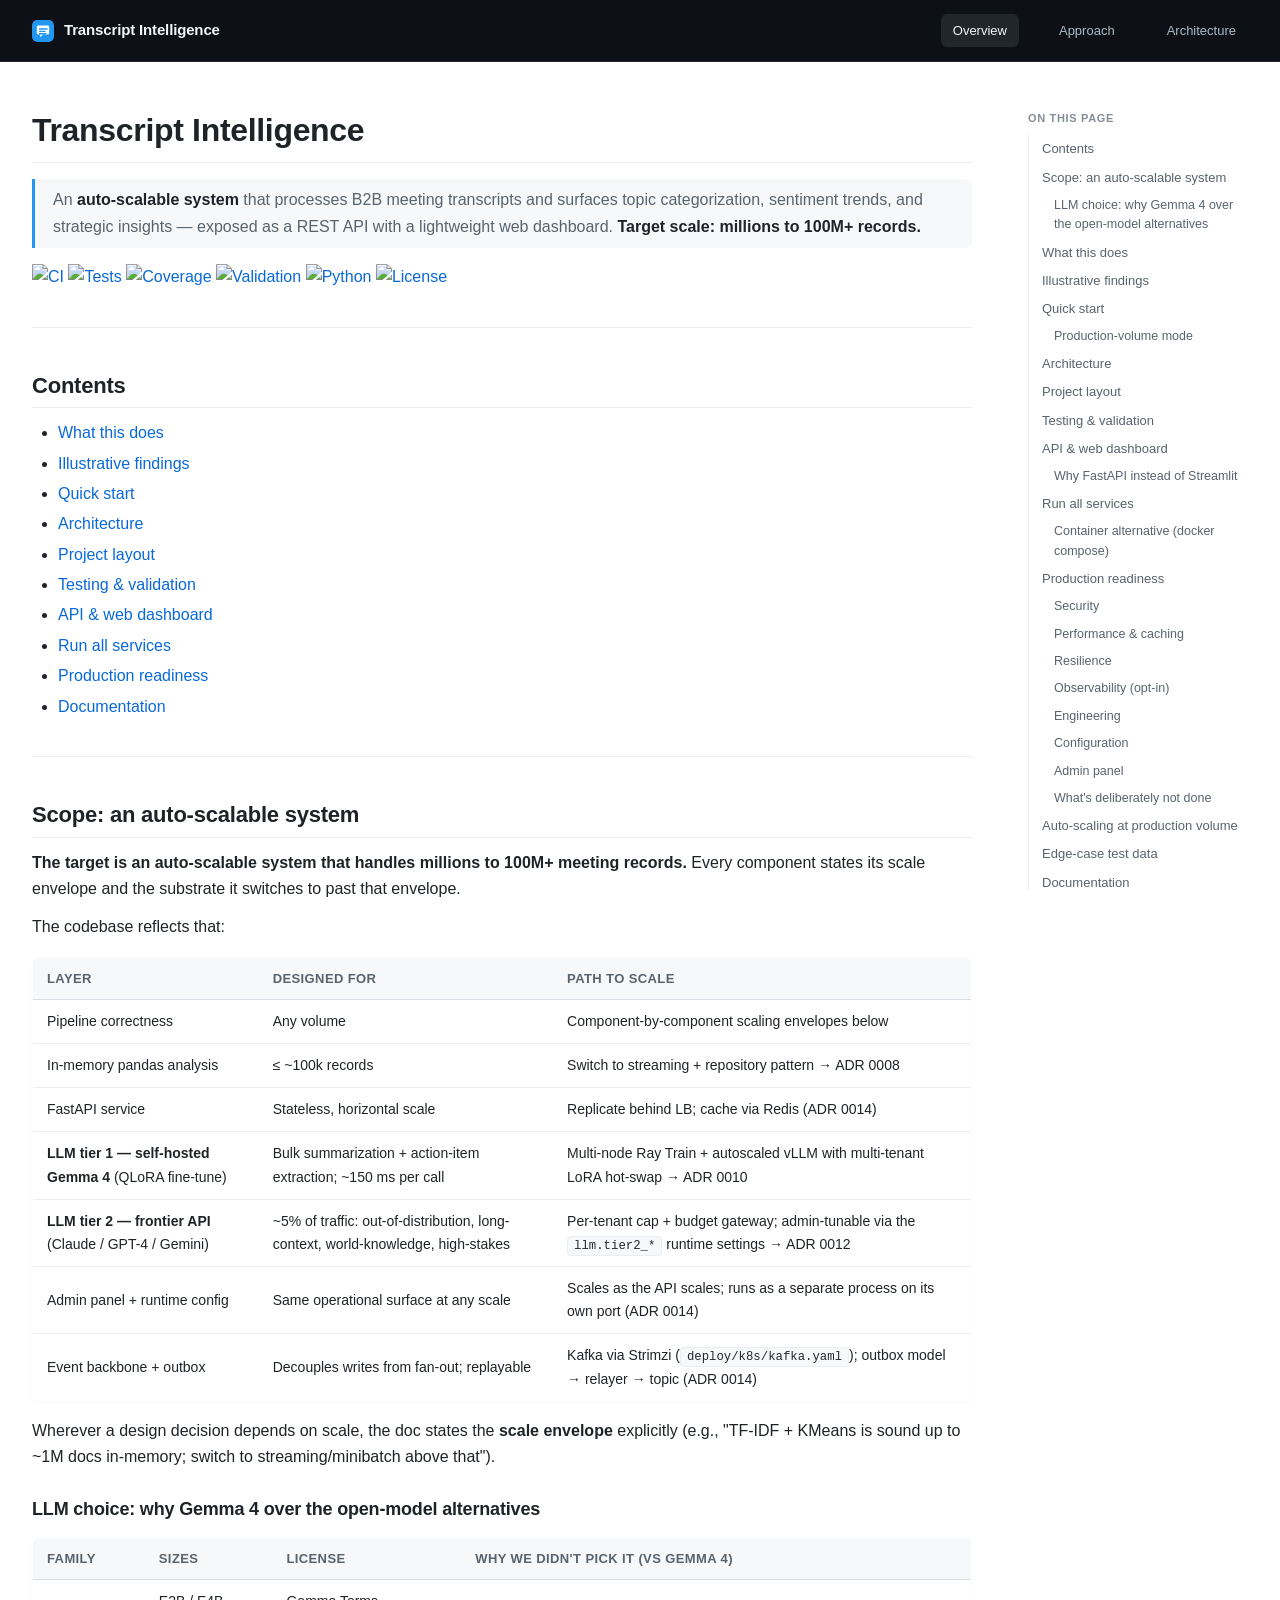
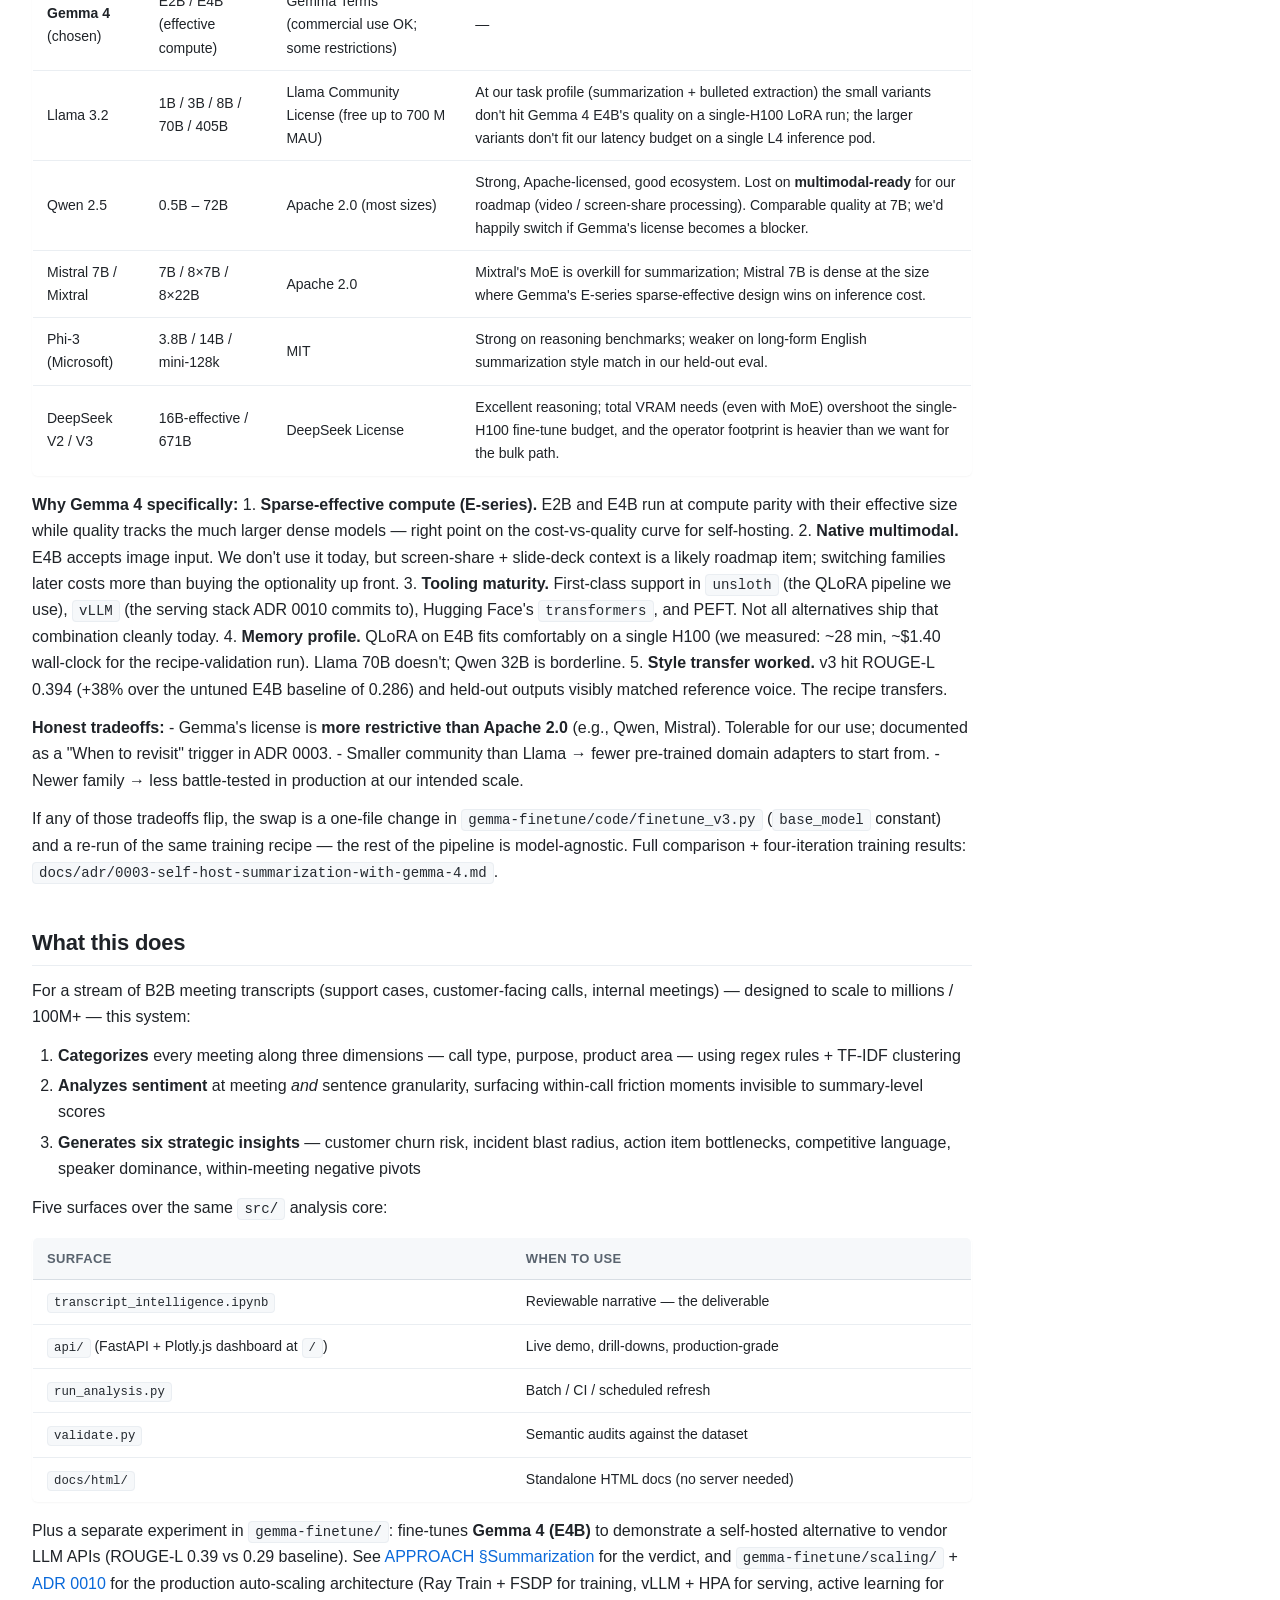
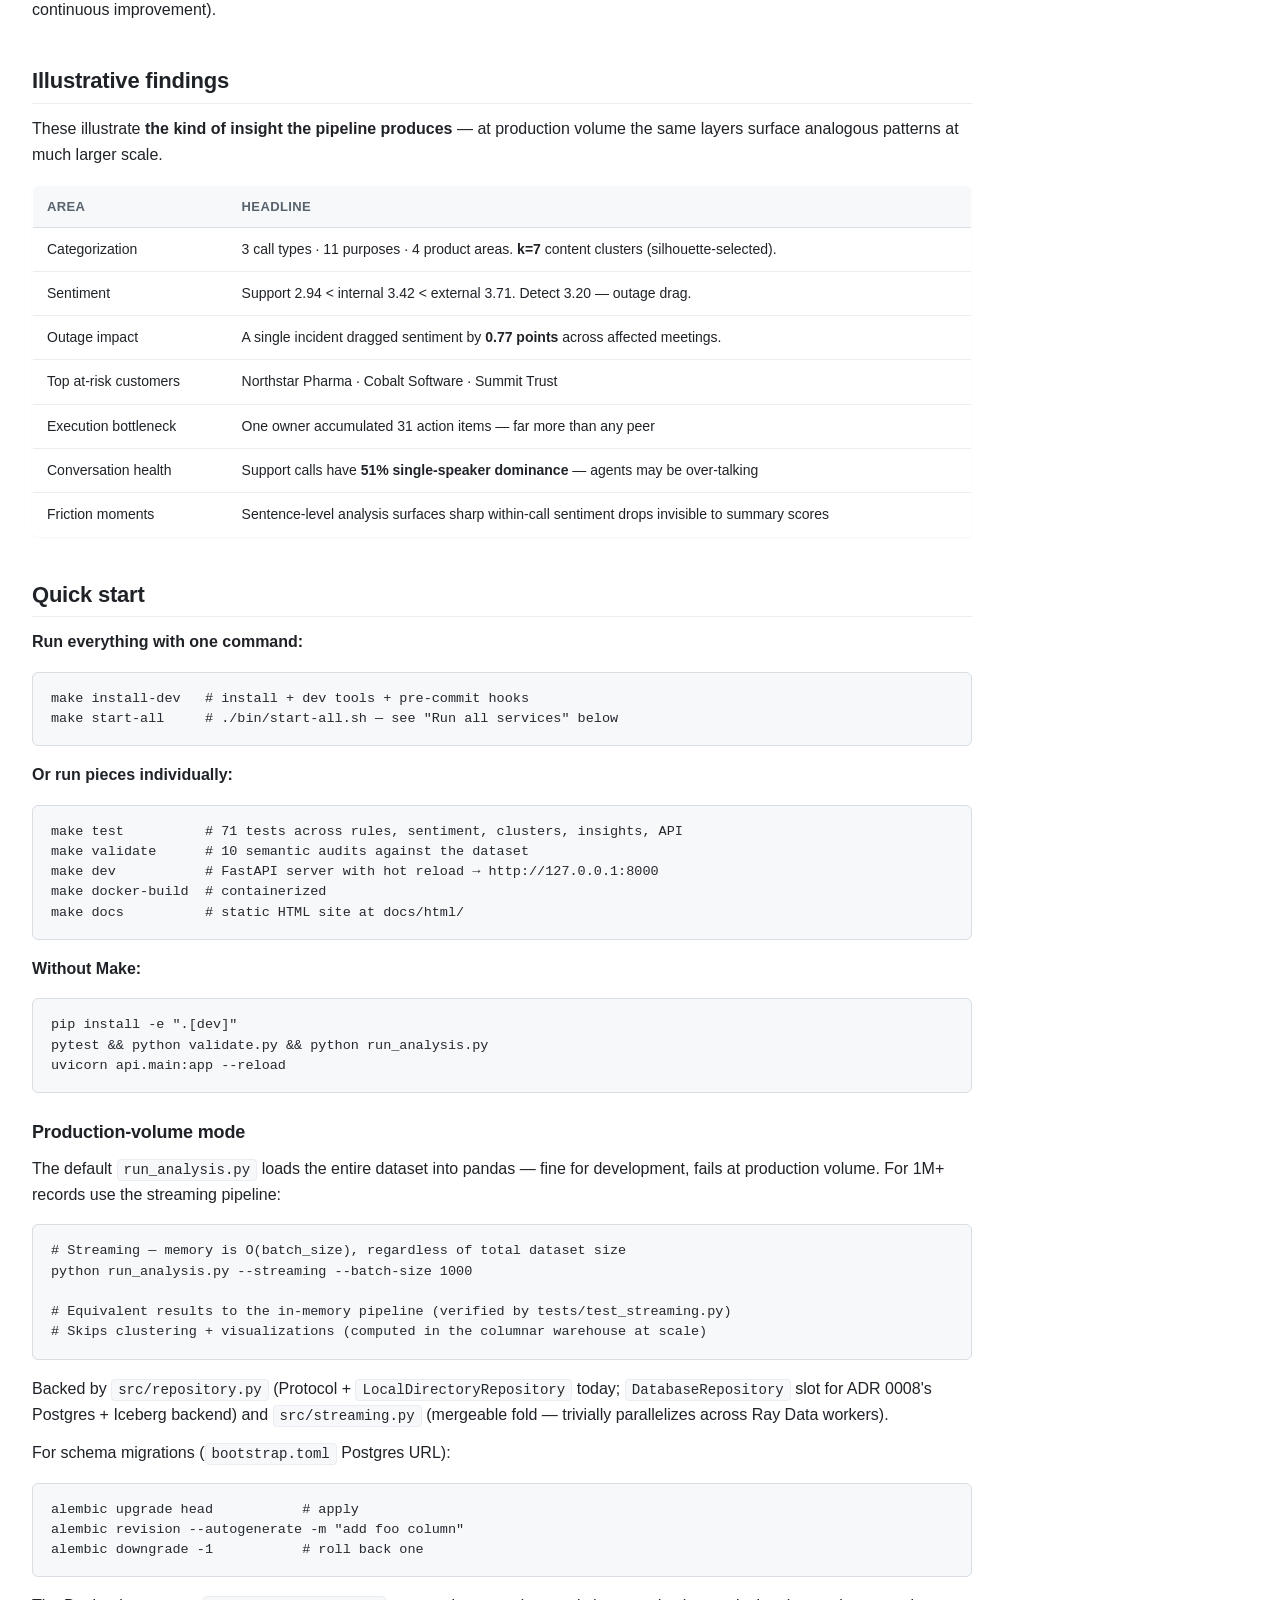
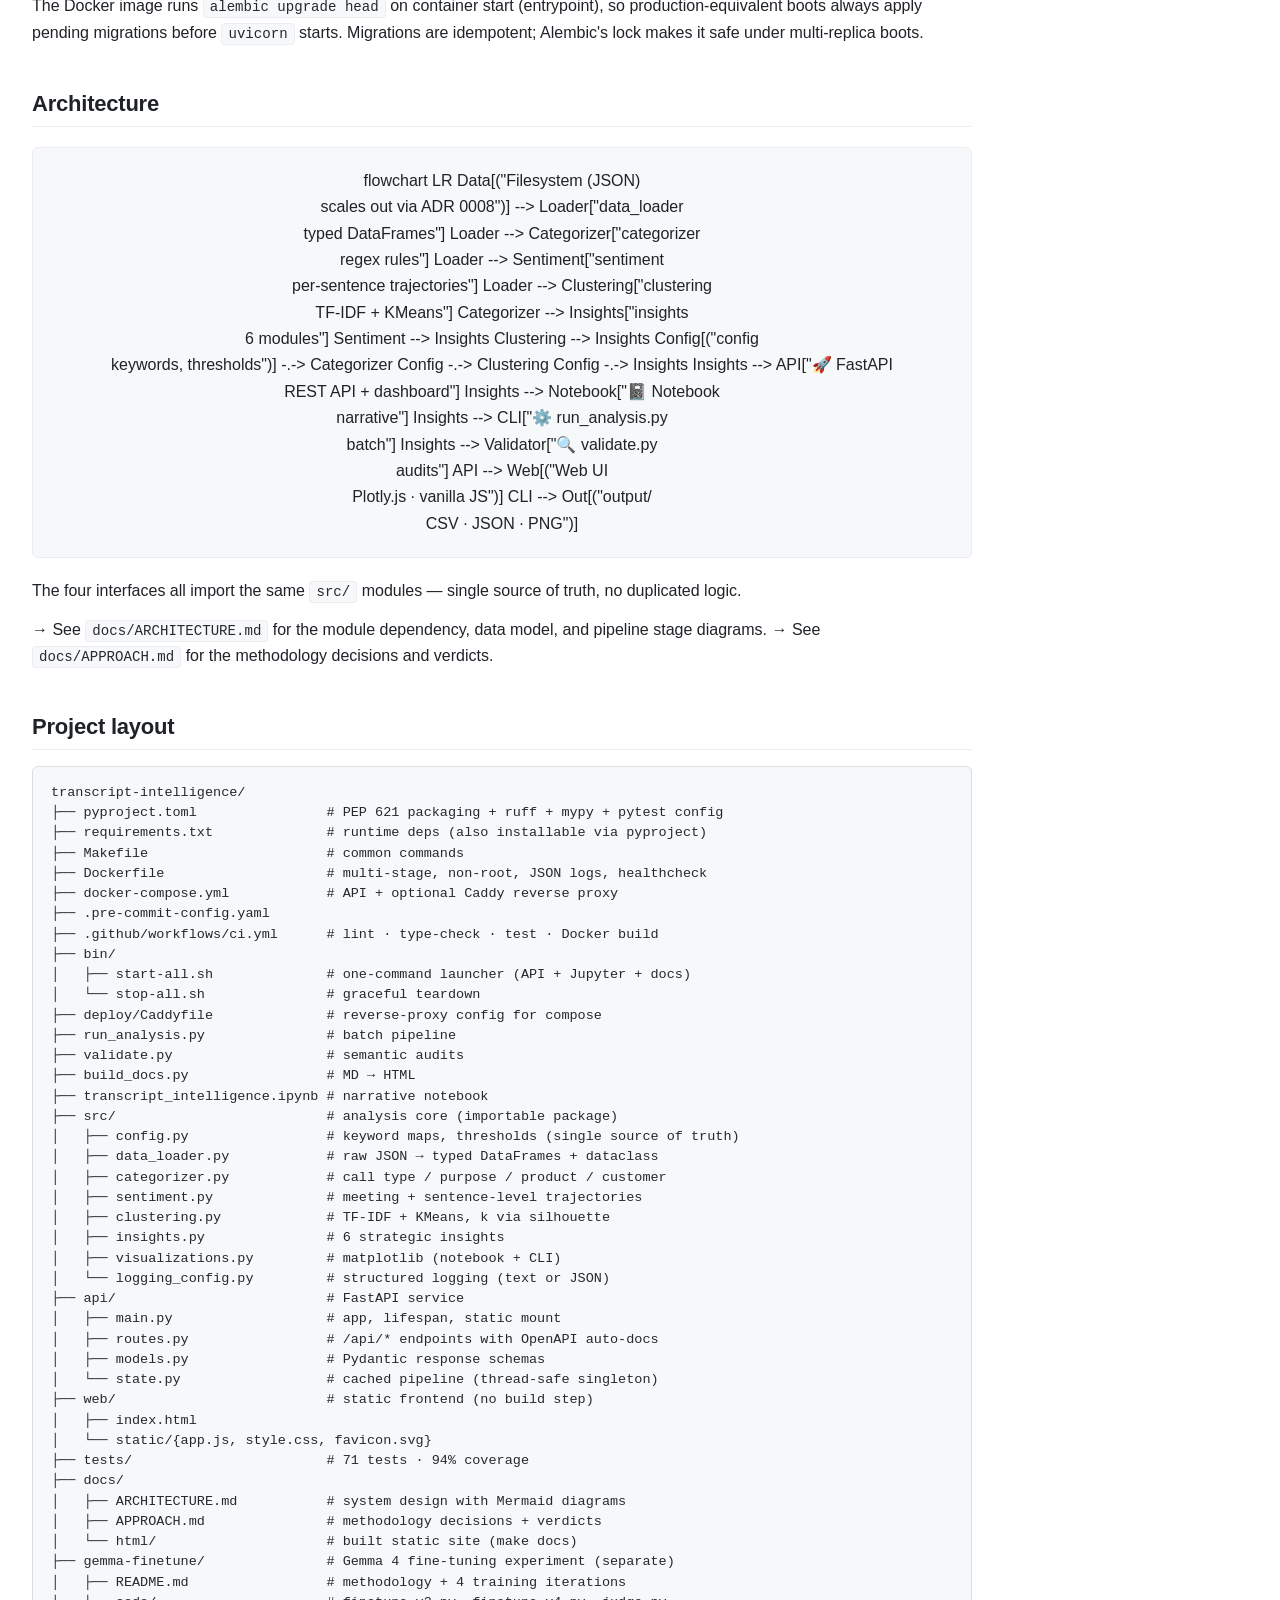
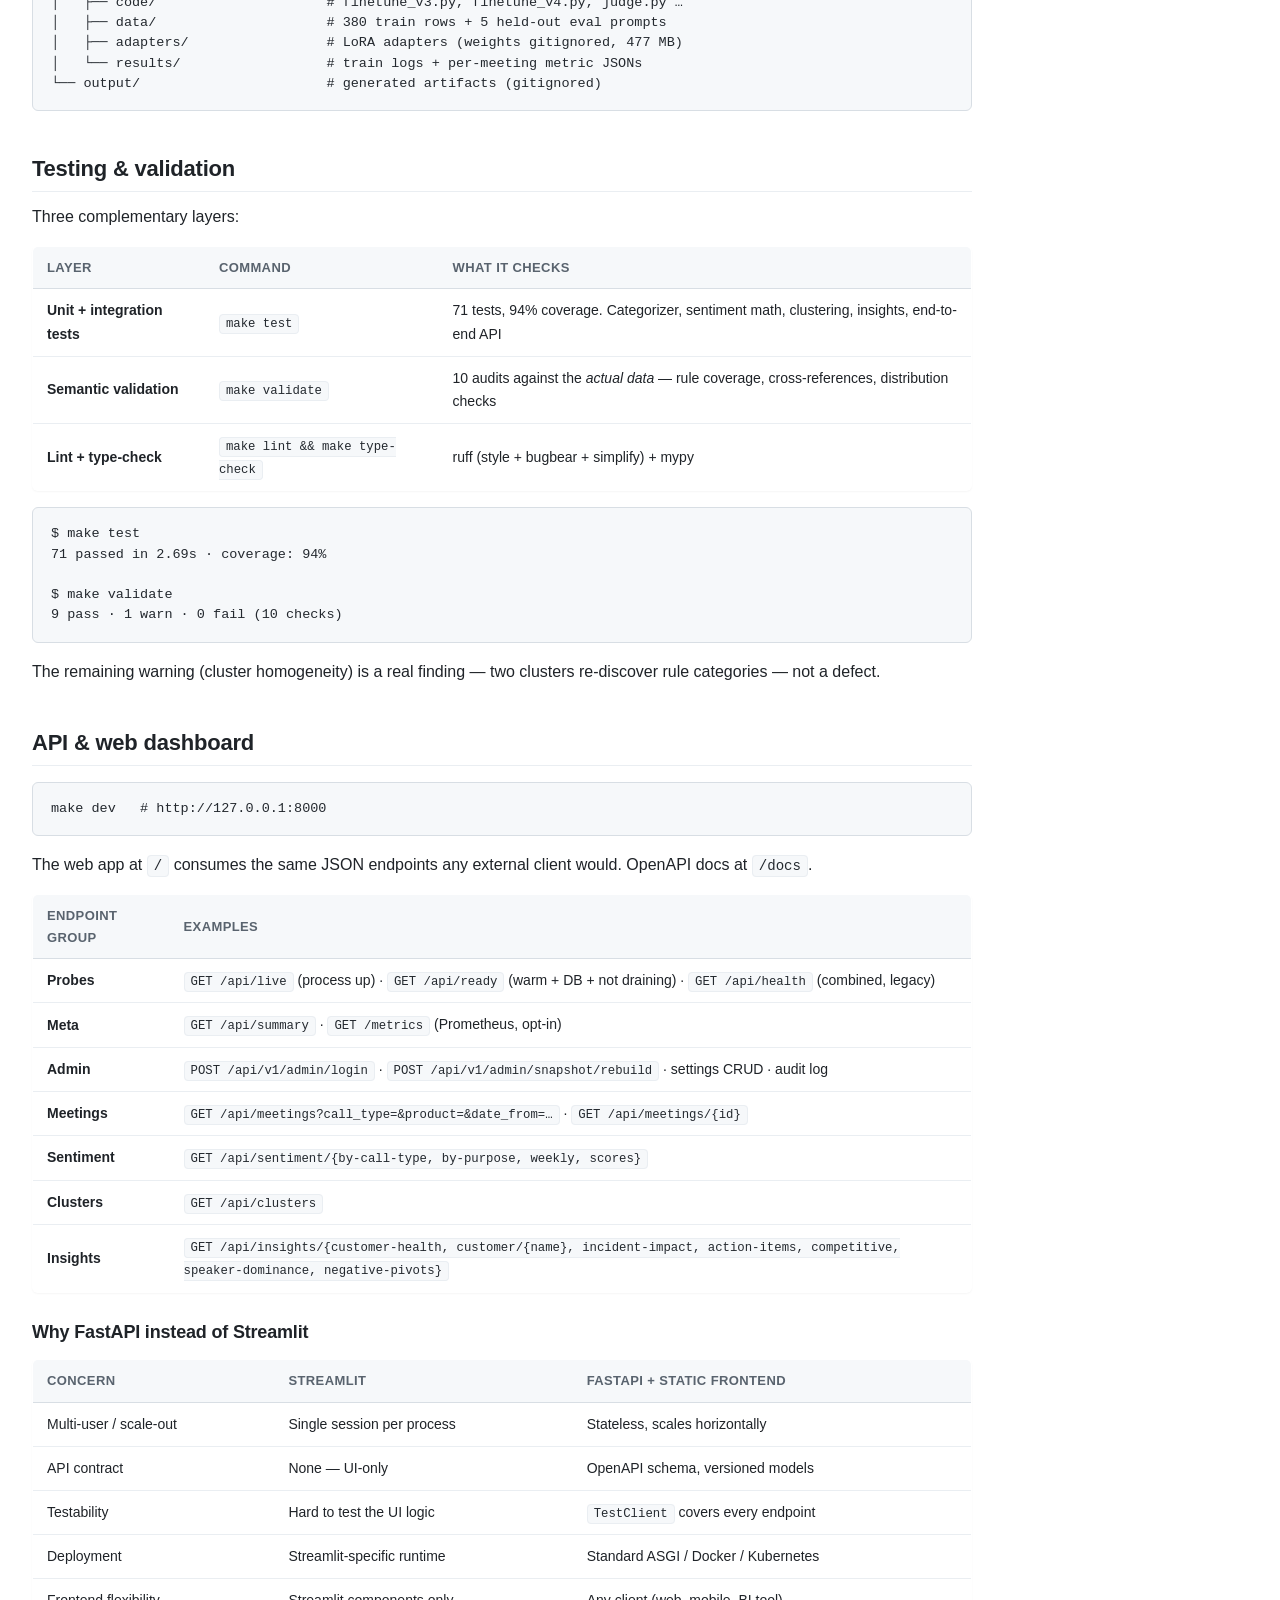
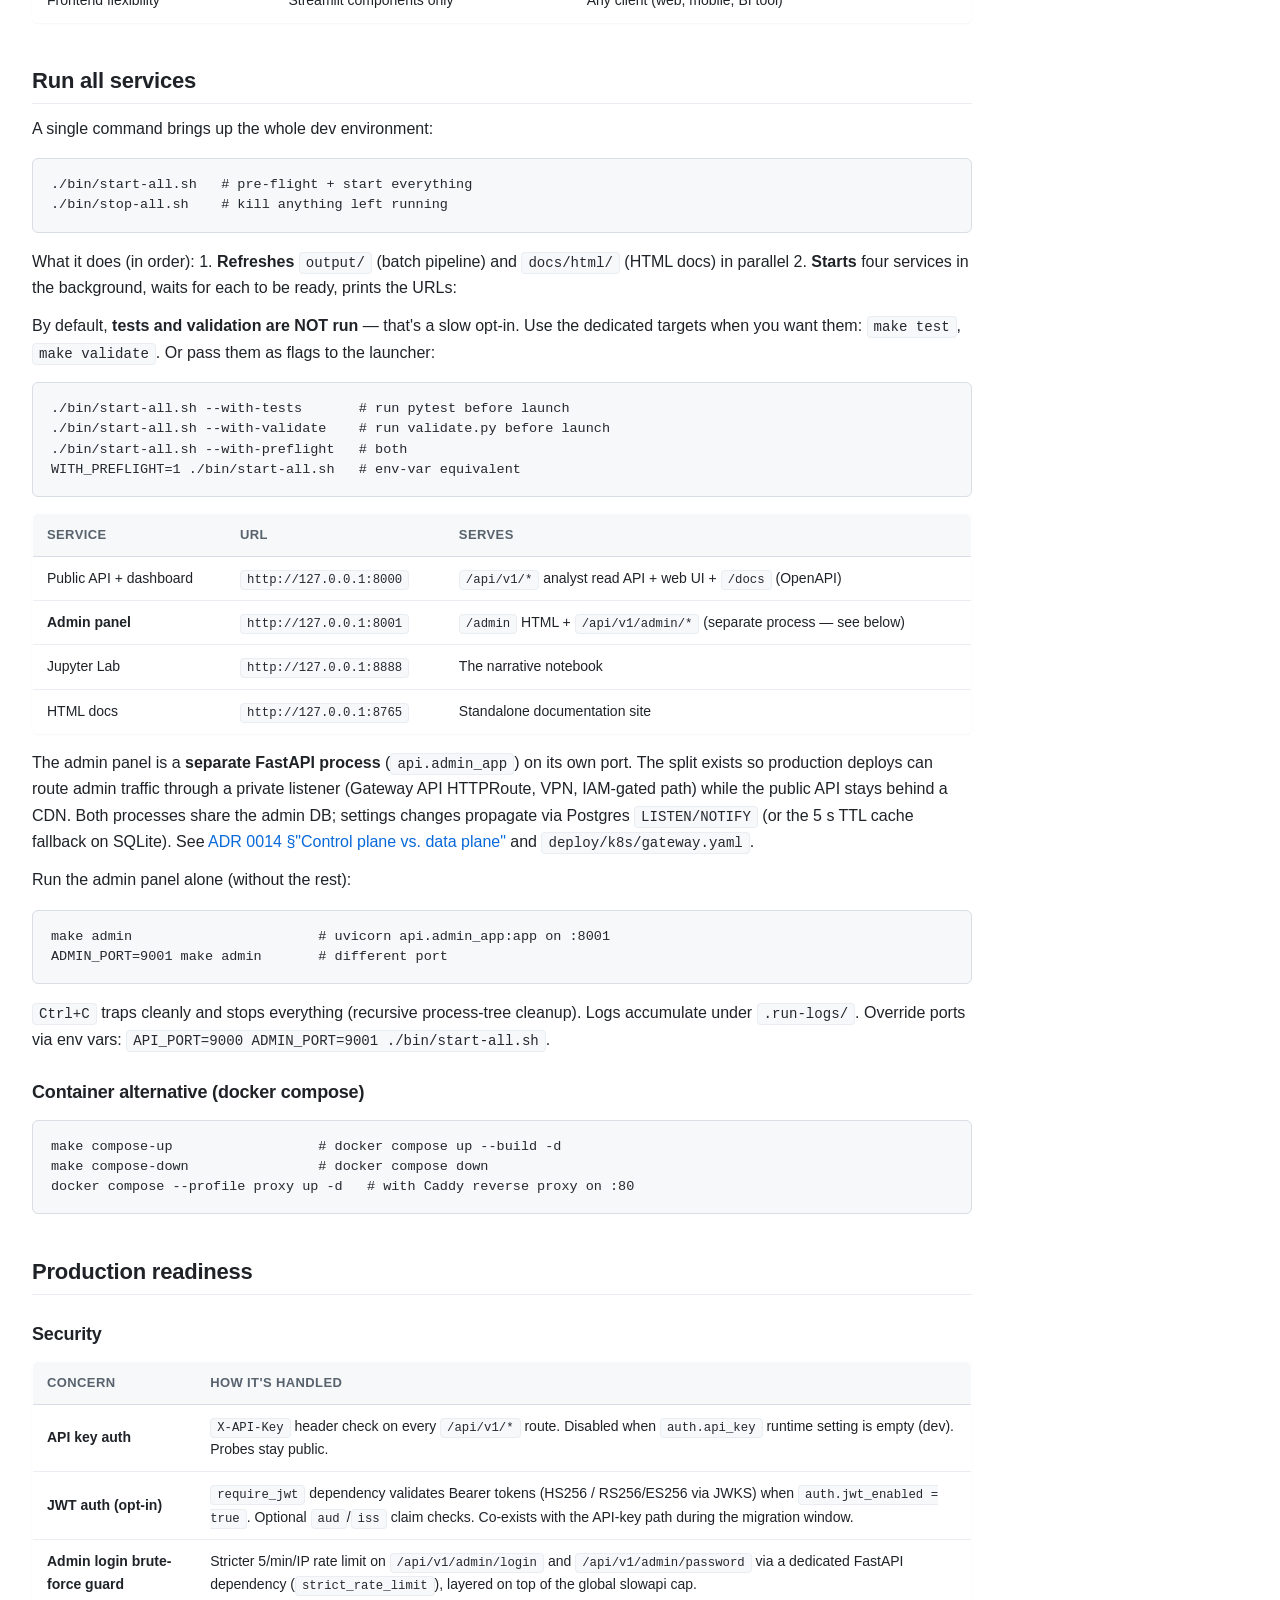
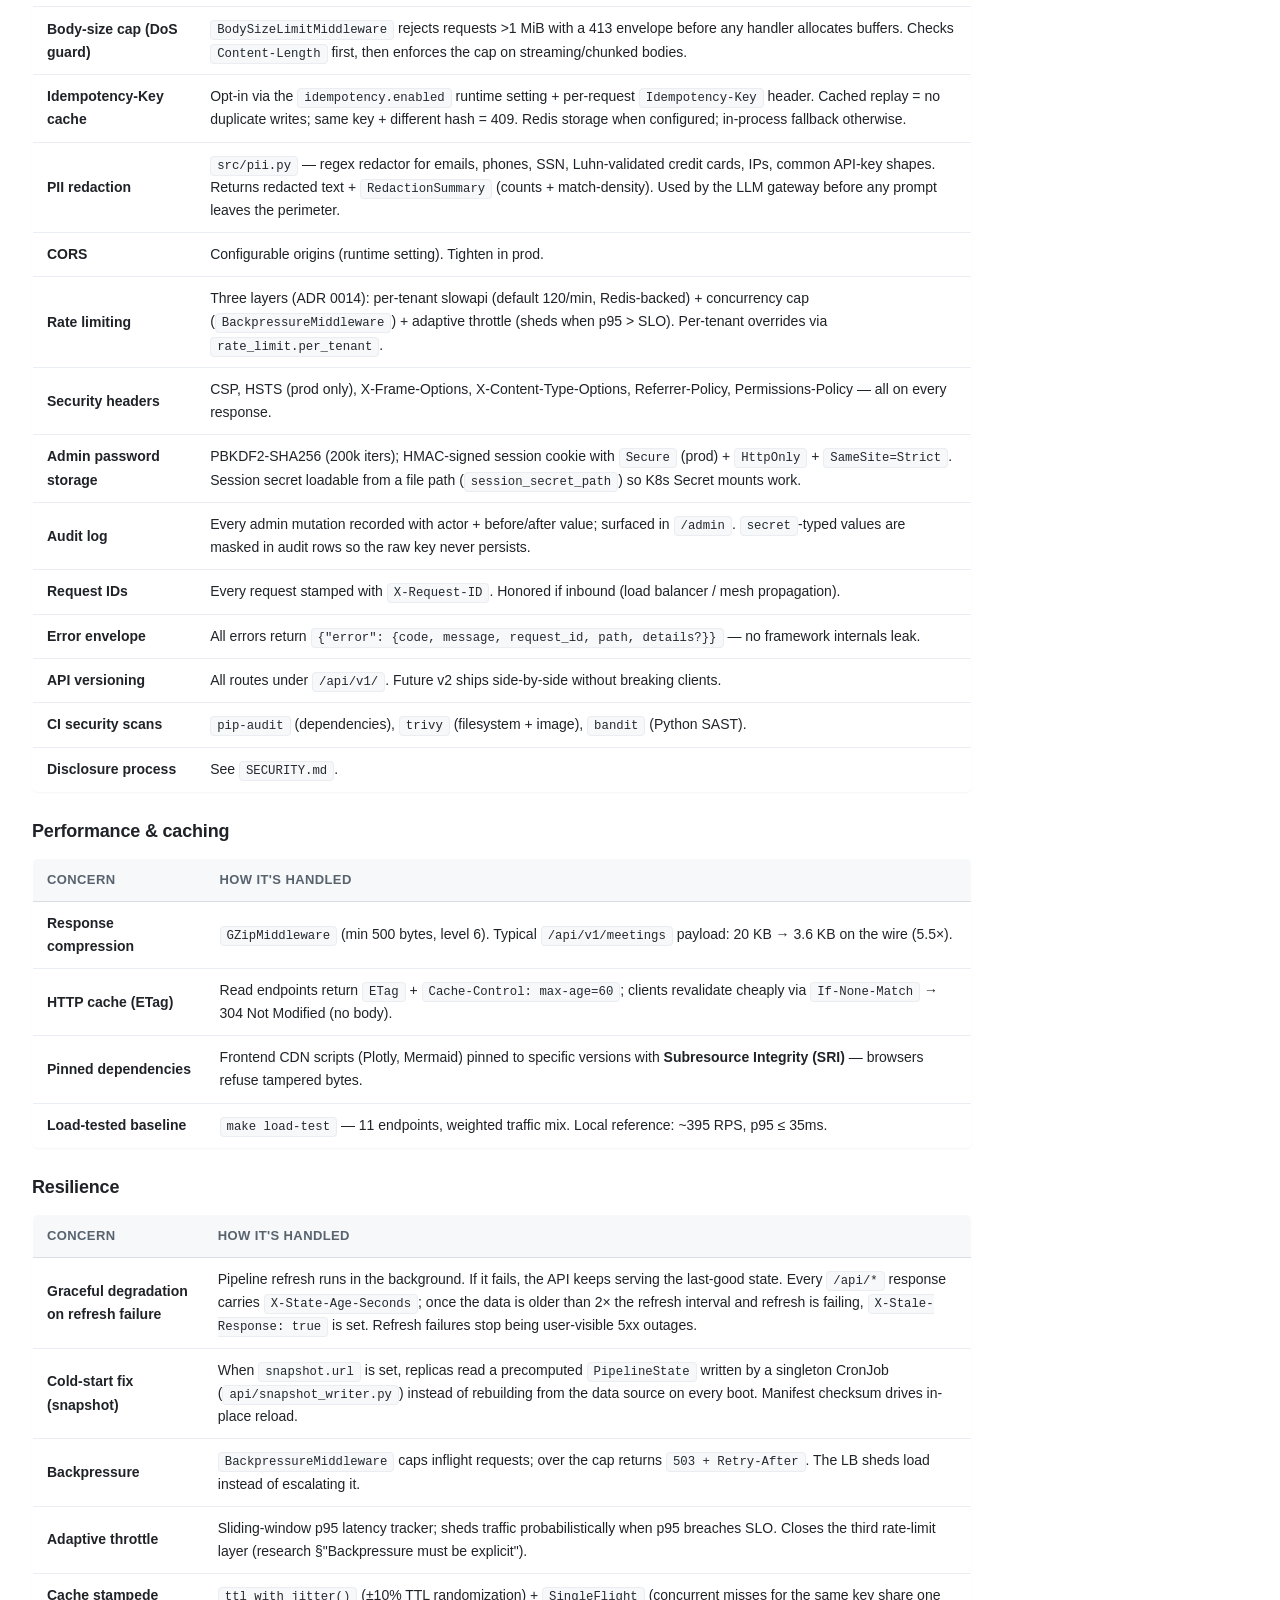
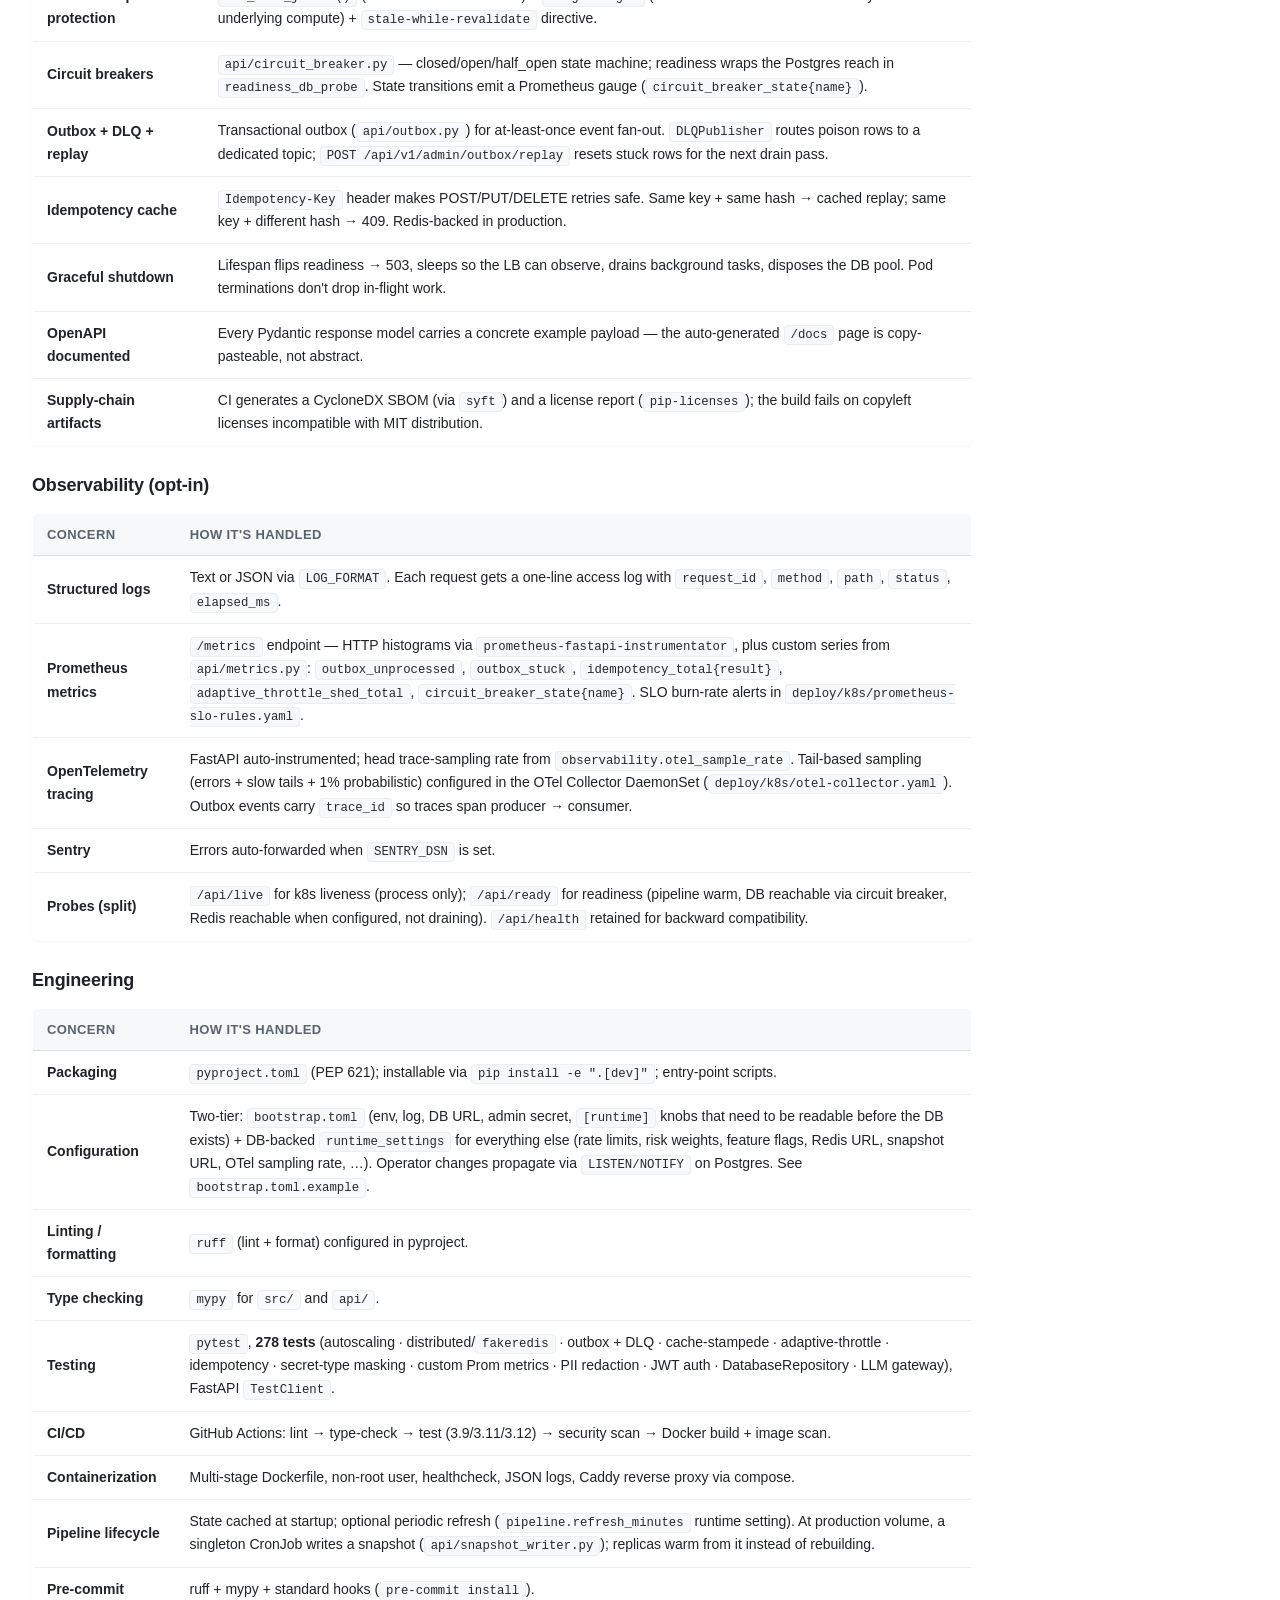
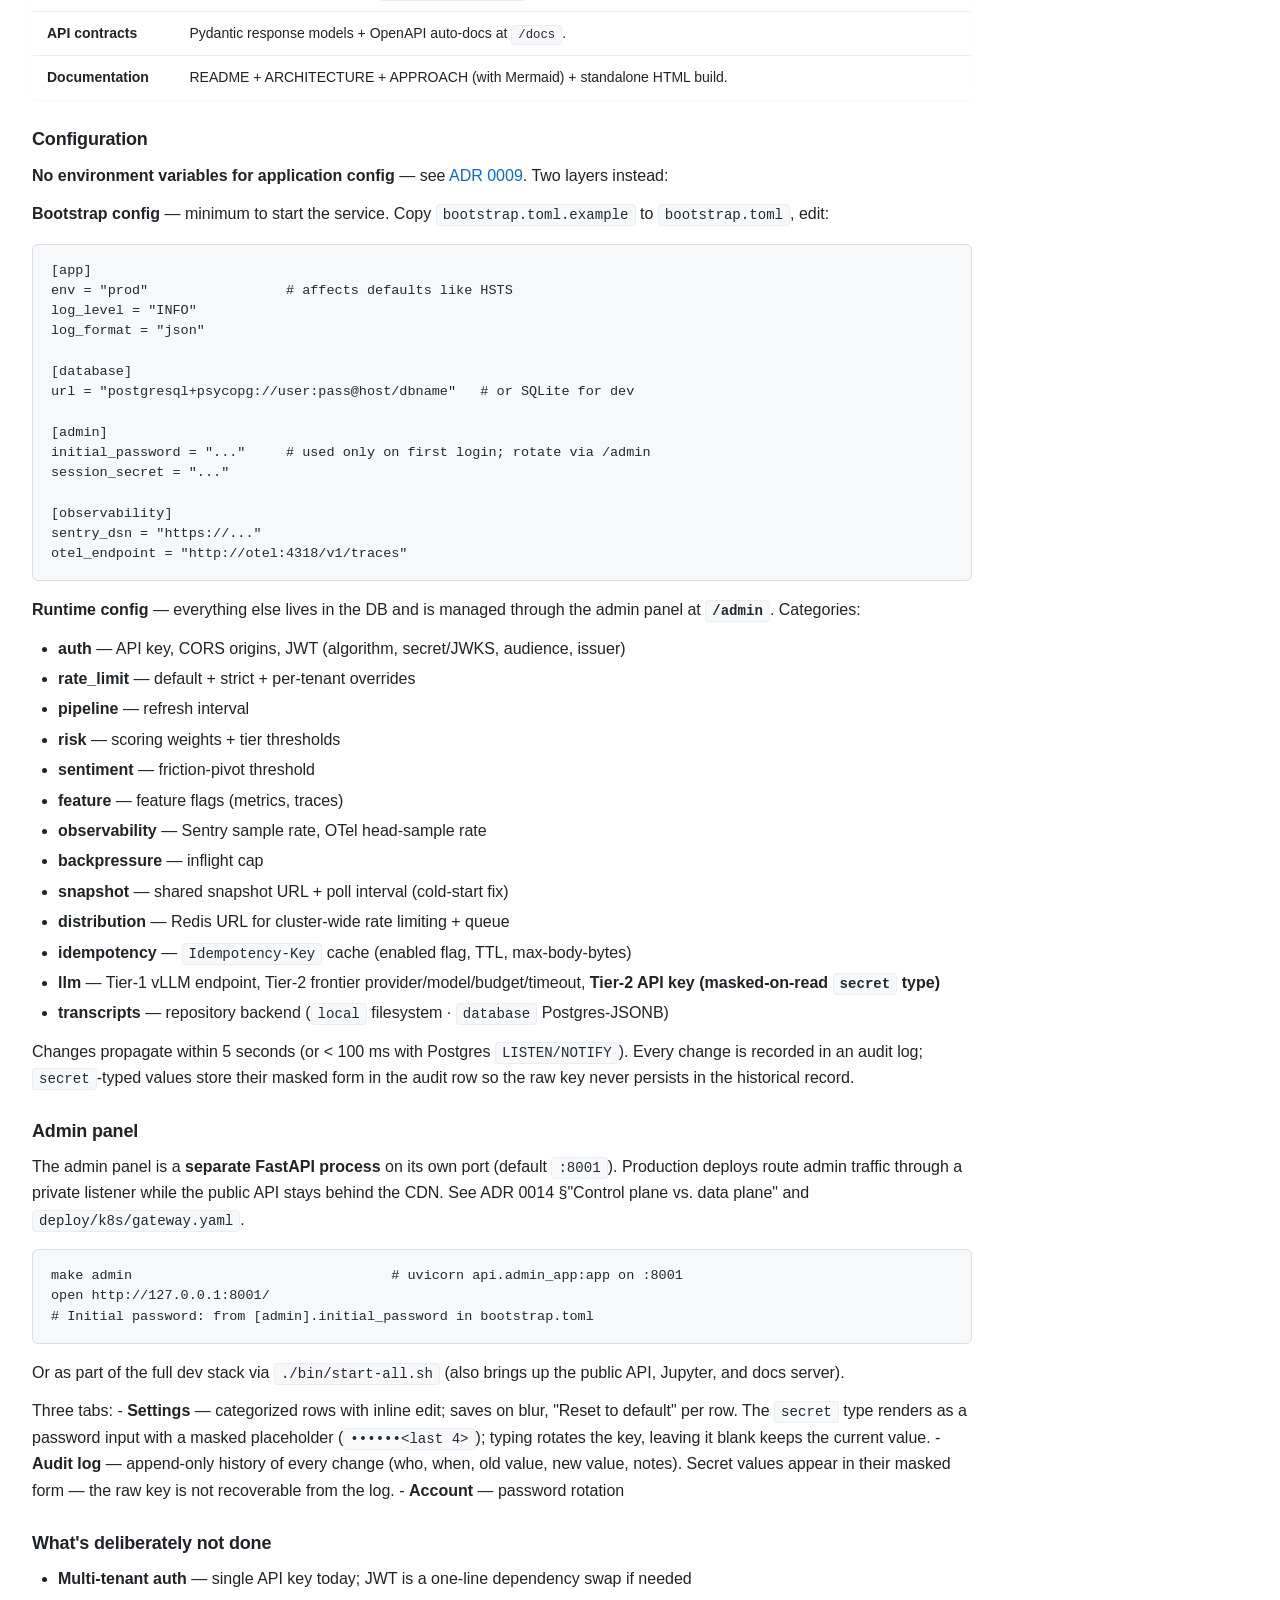
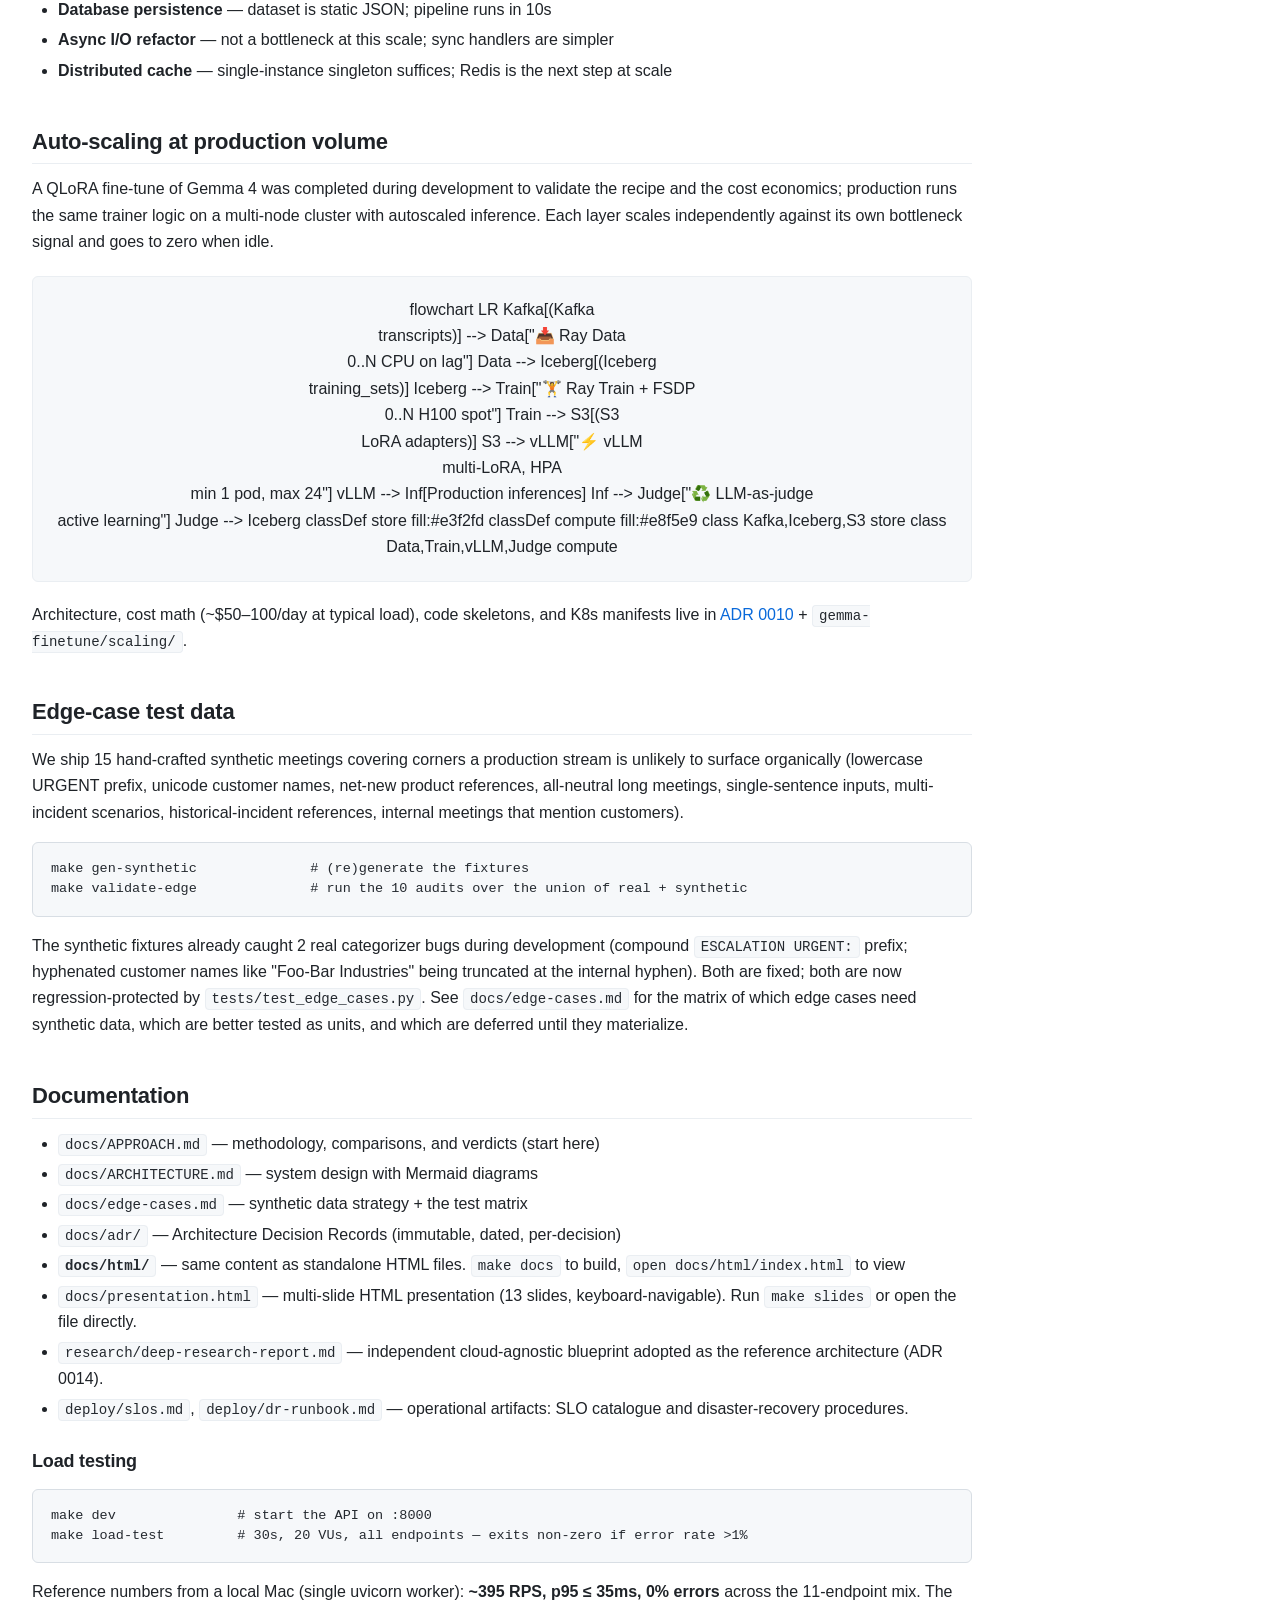
==== commit 1f1dfb58: "Docs + presentation: align with the latest shipped surface Catches up the documentation and slide de" ====
--- a/docs/html/index.html
+++ b/docs/html/index.html
@@ -339,7 +339,7 @@
 <p>An <strong>auto-scalable system</strong> that processes B2B meeting transcripts and surfaces topic categorization, sentiment trends, and strategic insights — exposed as a REST API with a lightweight web dashboard. <strong>Target scale: millions to 100M+ records.</strong></p>
 </blockquote>
 <p><a href=".github/workflows/ci.yml"><img alt="CI" src="https://img.shields.io/badge/CI-GitHub%20Actions-blue" /></a>
-<a href="https://github.com/"><img alt="Tests" src="https://img.shields.io/badge/tests-222%20passing-brightgreen" /></a>
+<a href="https://github.com/"><img alt="Tests" src="https://img.shields.io/badge/tests-278%20passing-brightgreen" /></a>
 <a href="pyproject.toml"><img alt="Coverage" src="https://img.shields.io/badge/coverage-94%25-brightgreen" /></a>
 <a href="https://github.com/"><img alt="Validation" src="https://img.shields.io/badge/validation-9%2F10%20pass-brightgreen" /></a>
 <a href="pyproject.toml"><img alt="Python" src="https://img.shields.io/badge/python-3.9%2B-blue" /></a>
@@ -843,7 +843,11 @@
 <tbody>
 <tr>
 <td><strong>API key auth</strong></td>
-<td><code>X-API-Key</code> header check on every <code>/api/v1/*</code> route. Disabled when <code>auth.api_key</code> runtime setting is empty (dev). Health probe stays public.</td>
+<td><code>X-API-Key</code> header check on every <code>/api/v1/*</code> route. Disabled when <code>auth.api_key</code> runtime setting is empty (dev). Probes stay public.</td>
+</tr>
+<tr>
+<td><strong>JWT auth (opt-in)</strong></td>
+<td><code>require_jwt</code> dependency validates Bearer tokens (HS256 / RS256/ES256 via JWKS) when <code>auth.jwt_enabled = true</code>. Optional <code>aud</code>/<code>iss</code> claim checks. Co-exists with the API-key path during the migration window.</td>
 </tr>
 <tr>
 <td><strong>Admin login brute-force guard</strong></td>
@@ -854,12 +858,20 @@
 <td><code>BodySizeLimitMiddleware</code> rejects requests &gt;1 MiB with a 413 envelope before any handler allocates buffers. Checks <code>Content-Length</code> first, then enforces the cap on streaming/chunked bodies.</td>
 </tr>
 <tr>
+<td><strong>Idempotency-Key cache</strong></td>
+<td>Opt-in via the <code>idempotency.enabled</code> runtime setting + per-request <code>Idempotency-Key</code> header. Cached replay = no duplicate writes; same key + different hash = 409. Redis storage when configured; in-process fallback otherwise.</td>
+</tr>
+<tr>
+<td><strong>PII redaction</strong></td>
+<td><code>src/pii.py</code> — regex redactor for emails, phones, SSN, Luhn-validated credit cards, IPs, common API-key shapes. Returns redacted text + <code>RedactionSummary</code> (counts + match-density). Used by the LLM gateway before any prompt leaves the perimeter.</td>
+</tr>
+<tr>
 <td><strong>CORS</strong></td>
 <td>Configurable origins (runtime setting). Tighten in prod.</td>
 </tr>
 <tr>
-<td><strong>Rate limiting (global)</strong></td>
-<td><code>slowapi</code> with default 120 req/min/IP, <code>X-RateLimit-*</code> headers; admin-tunable.</td>
+<td><strong>Rate limiting</strong></td>
+<td>Three layers (ADR 0014): per-tenant slowapi (default 120/min, Redis-backed) + concurrency cap (<code>BackpressureMiddleware</code>) + adaptive throttle (sheds when p95 &gt; SLO). Per-tenant overrides via <code>rate_limit.per_tenant</code>.</td>
 </tr>
 <tr>
 <td><strong>Security headers</strong></td>
@@ -867,11 +879,11 @@
 </tr>
 <tr>
 <td><strong>Admin password storage</strong></td>
-<td>PBKDF2-SHA256 (200k iters); HMAC-signed session cookie with <code>Secure</code> (prod) + <code>HttpOnly</code> + <code>SameSite=Strict</code>.</td>
+<td>PBKDF2-SHA256 (200k iters); HMAC-signed session cookie with <code>Secure</code> (prod) + <code>HttpOnly</code> + <code>SameSite=Strict</code>. Session secret loadable from a file path (<code>session_secret_path</code>) so K8s Secret mounts work.</td>
 </tr>
 <tr>
 <td><strong>Audit log</strong></td>
-<td>Every admin mutation recorded with actor + before/after value; surfaced in <code>/admin</code>.</td>
+<td>Every admin mutation recorded with actor + before/after value; surfaced in <code>/admin</code>. <code>secret</code>-typed values are masked in audit rows so the raw key never persists.</td>
 </tr>
 <tr>
 <td><strong>Request IDs</strong></td>
@@ -944,8 +956,24 @@
 <td><code>BackpressureMiddleware</code> caps inflight requests; over the cap returns <code>503 + Retry-After</code>. The LB sheds load instead of escalating it.</td>
 </tr>
 <tr>
+<td><strong>Adaptive throttle</strong></td>
+<td>Sliding-window p95 latency tracker; sheds traffic probabilistically when p95 breaches SLO. Closes the third rate-limit layer (research §"Backpressure must be explicit").</td>
+</tr>
+<tr>
+<td><strong>Cache stampede protection</strong></td>
+<td><code>ttl_with_jitter()</code> (±10% TTL randomization) + <code>SingleFlight</code> (concurrent misses for the same key share one underlying compute) + <code>stale-while-revalidate</code> directive.</td>
+</tr>
+<tr>
 <td><strong>Circuit breakers</strong></td>
-<td><code>api/circuit_breaker.py</code> — closed/open/half_open state machine; the readiness probe wraps the Postgres reach in <code>readiness_db_probe</code>. Sick downstream → fast 503 instead of pile-up.</td>
+<td><code>api/circuit_breaker.py</code> — closed/open/half_open state machine; readiness wraps the Postgres reach in <code>readiness_db_probe</code>. State transitions emit a Prometheus gauge (<code>circuit_breaker_state{name}</code>).</td>
+</tr>
+<tr>
+<td><strong>Outbox + DLQ + replay</strong></td>
+<td>Transactional outbox (<code>api/outbox.py</code>) for at-least-once event fan-out. <code>DLQPublisher</code> routes poison rows to a dedicated topic; <code>POST /api/v1/admin/outbox/replay</code> resets stuck rows for the next drain pass.</td>
+</tr>
+<tr>
+<td><strong>Idempotency cache</strong></td>
+<td><code>Idempotency-Key</code> header makes POST/PUT/DELETE retries safe. Same key + same hash → cached replay; same key + different hash → 409. Redis-backed in production.</td>
 </tr>
 <tr>
 <td><strong>Graceful shutdown</strong></td>
@@ -976,11 +1004,11 @@
 </tr>
 <tr>
 <td><strong>Prometheus metrics</strong></td>
-<td><code>/metrics</code> endpoint with request rate, latency histograms, status codes per route.</td>
+<td><code>/metrics</code> endpoint — HTTP histograms via <code>prometheus-fastapi-instrumentator</code>, plus custom series from <code>api/metrics.py</code>: <code>outbox_unprocessed</code>, <code>outbox_stuck</code>, <code>idempotency_total{result}</code>, <code>adaptive_throttle_shed_total</code>, <code>circuit_breaker_state{name}</code>. SLO burn-rate alerts in <code>deploy/k8s/prometheus-slo-rules.yaml</code>.</td>
 </tr>
 <tr>
 <td><strong>OpenTelemetry tracing</strong></td>
-<td>FastAPI auto-instrumented; head trace-sampling rate from <code>observability.otel_sample_rate</code>. Tail-based sampling (errors + slow tails + 1% probabilistic) configured in the OTel Collector DaemonSet (<code>deploy/k8s/otel-collector.yaml</code>).</td>
+<td>FastAPI auto-instrumented; head trace-sampling rate from <code>observability.otel_sample_rate</code>. Tail-based sampling (errors + slow tails + 1% probabilistic) configured in the OTel Collector DaemonSet (<code>deploy/k8s/otel-collector.yaml</code>). Outbox events carry <code>trace_id</code> so traces span producer → consumer.</td>
 </tr>
 <tr>
 <td><strong>Sentry</strong></td>
@@ -988,7 +1016,7 @@
 </tr>
 <tr>
 <td><strong>Probes (split)</strong></td>
-<td><code>/api/live</code> for k8s liveness (process only); <code>/api/ready</code> for readiness (pipeline warm, DB reachable via circuit breaker, not draining). <code>/api/health</code> retained for backward compatibility.</td>
+<td><code>/api/live</code> for k8s liveness (process only); <code>/api/ready</code> for readiness (pipeline warm, DB reachable via circuit breaker, Redis reachable when configured, not draining). <code>/api/health</code> retained for backward compatibility.</td>
 </tr>
 </tbody>
 </table>
@@ -1019,7 +1047,7 @@
 </tr>
 <tr>
 <td><strong>Testing</strong></td>
-<td><code>pytest</code>, <strong>222 tests</strong> (incl. autoscaling, distributed/<code>fakeredis</code>, outbox, cache-stampede, adaptive-throttle, secret-type masking), FastAPI <code>TestClient</code>.</td>
+<td><code>pytest</code>, <strong>278 tests</strong> (autoscaling · distributed/<code>fakeredis</code> · outbox + DLQ · cache-stampede · adaptive-throttle · idempotency · secret-type masking · custom Prom metrics · PII redaction · JWT auth · DatabaseRepository · LLM gateway), FastAPI <code>TestClient</code>.</td>
 </tr>
 <tr>
 <td><strong>CI/CD</strong></td>
@@ -1068,7 +1096,7 @@
 </code></pre>
 <p><strong>Runtime config</strong> — everything else lives in the DB and is managed through the admin panel at <strong><code>/admin</code></strong>. Categories:</p>
 <ul>
-<li><strong>auth</strong> — API key, CORS origins</li>
+<li><strong>auth</strong> — API key, CORS origins, JWT (algorithm, secret/JWKS, audience, issuer)</li>
 <li><strong>rate_limit</strong> — default + strict + per-tenant overrides</li>
 <li><strong>pipeline</strong> — refresh interval</li>
 <li><strong>risk</strong> — scoring weights + tier thresholds</li>
@@ -1078,7 +1106,9 @@
 <li><strong>backpressure</strong> — inflight cap</li>
 <li><strong>snapshot</strong> — shared snapshot URL + poll interval (cold-start fix)</li>
 <li><strong>distribution</strong> — Redis URL for cluster-wide rate limiting + queue</li>
+<li><strong>idempotency</strong> — <code>Idempotency-Key</code> cache (enabled flag, TTL, max-body-bytes)</li>
 <li><strong>llm</strong> — Tier-1 vLLM endpoint, Tier-2 frontier provider/model/budget/timeout, <strong>Tier-2 API key (masked-on-read <code>secret</code> type)</strong></li>
+<li><strong>transcripts</strong> — repository backend (<code>local</code> filesystem · <code>database</code> Postgres-JSONB)</li>
 </ul>
 <p>Changes propagate within 5 seconds (or &lt; 100 ms with Postgres <code>LISTEN/NOTIFY</code>). Every change is recorded in an audit log; <code>secret</code>-typed values store their masked form in the audit row so the raw key never persists in the historical record.</p>
 <h3 id="admin-panel">Admin panel<a class="anchor" href="#admin-panel" title="Permanent link">¶</a></h3>
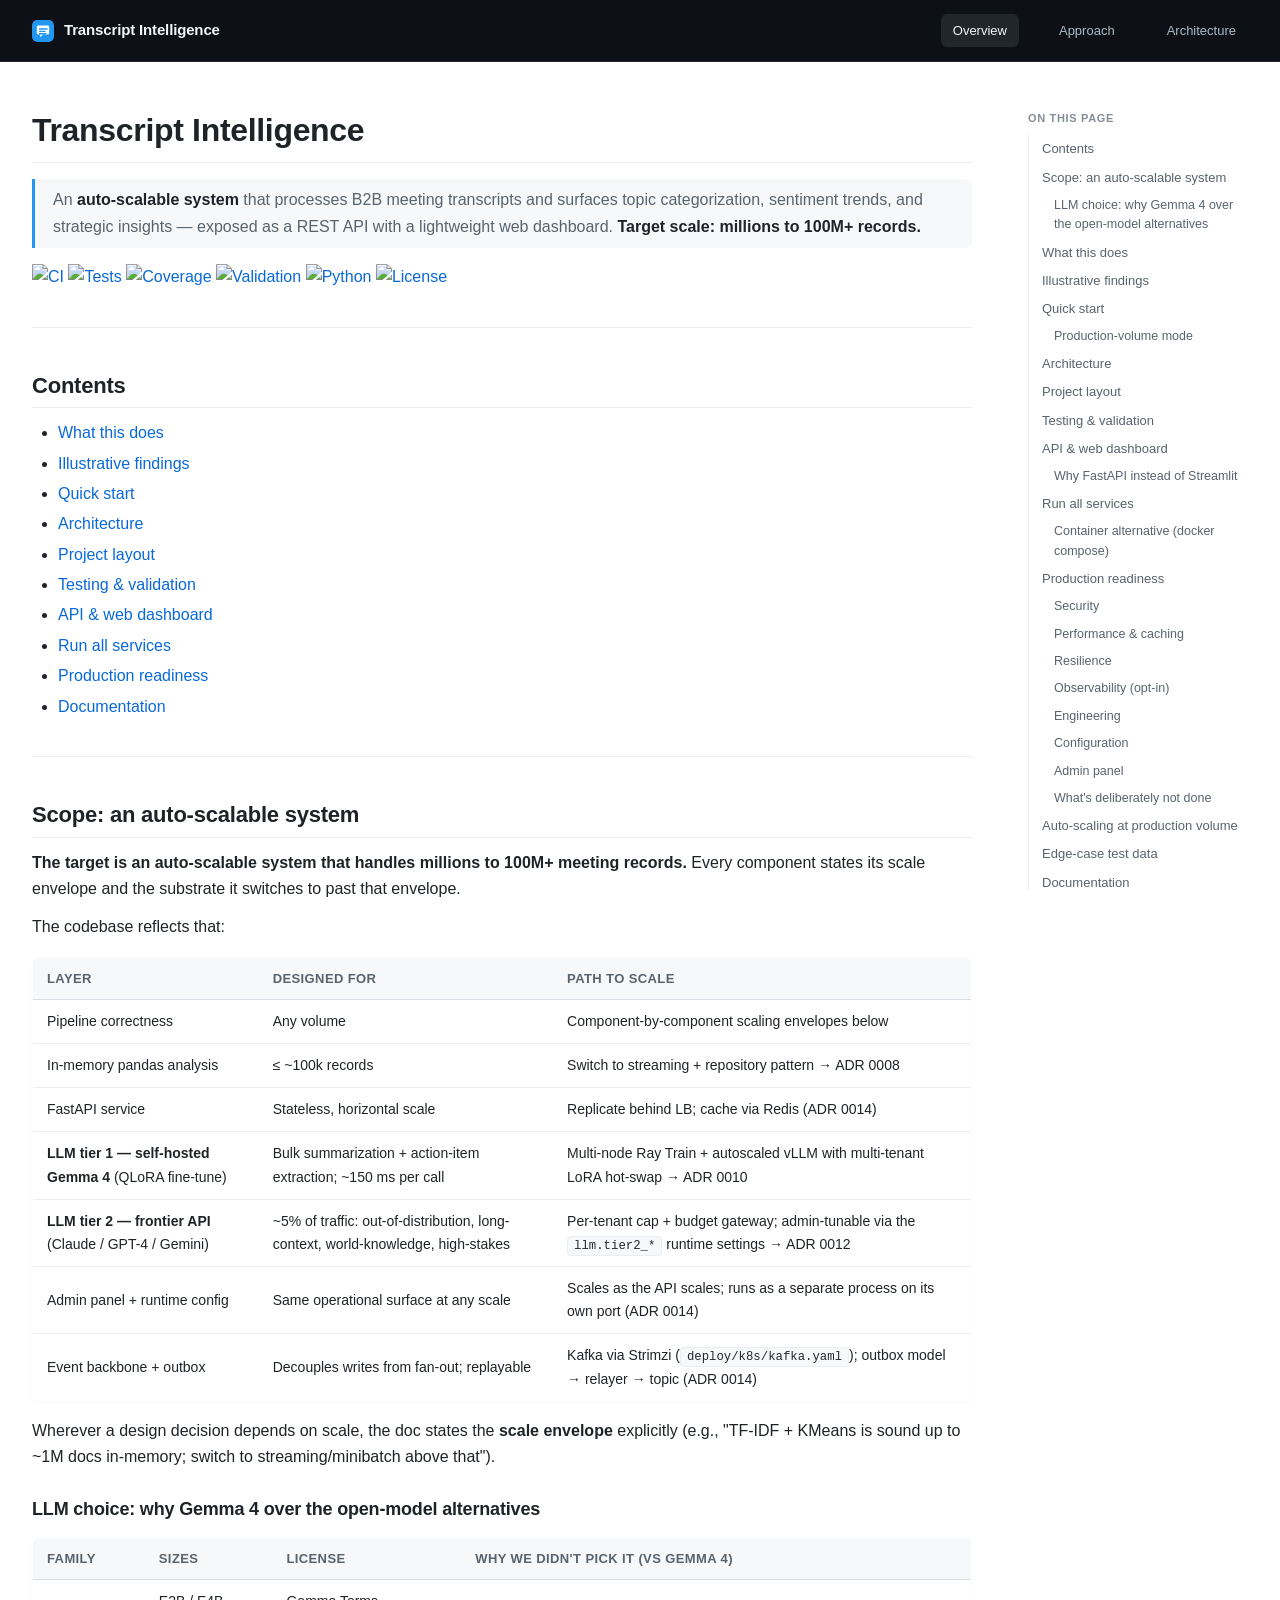
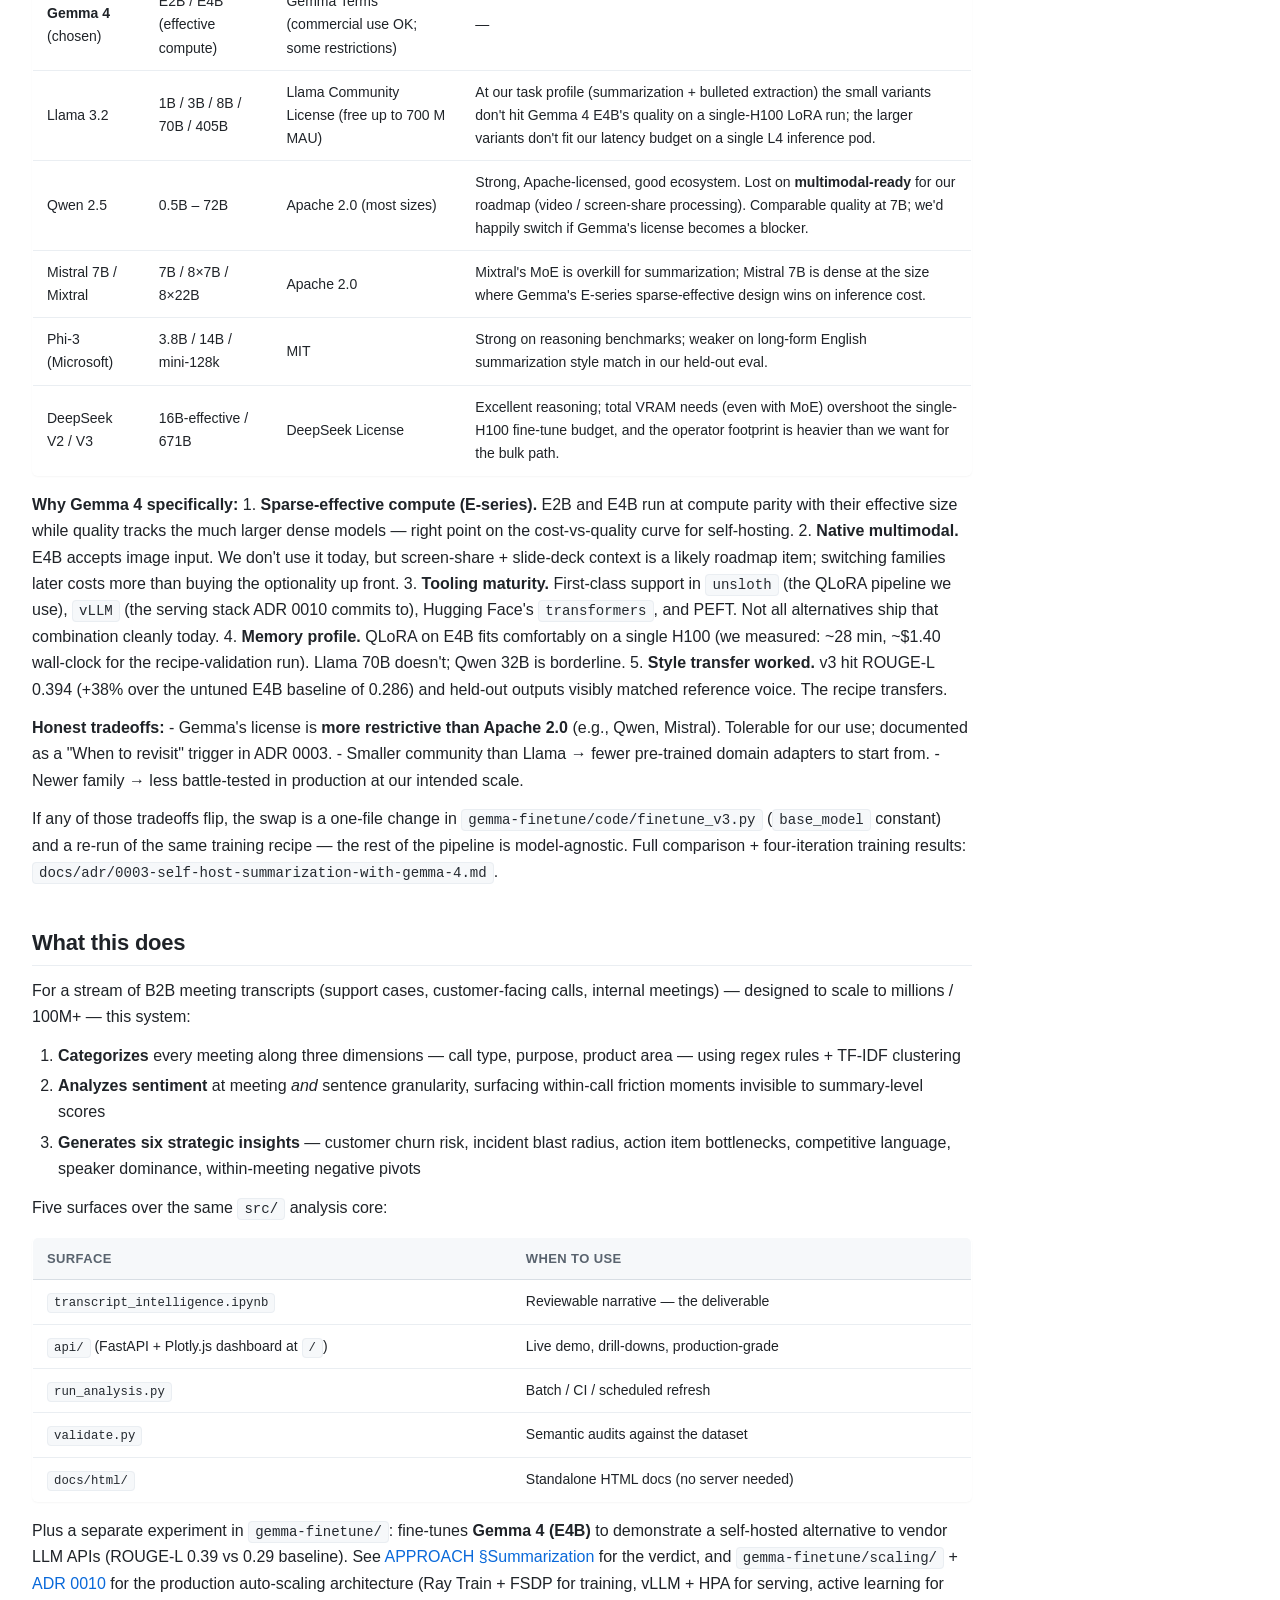
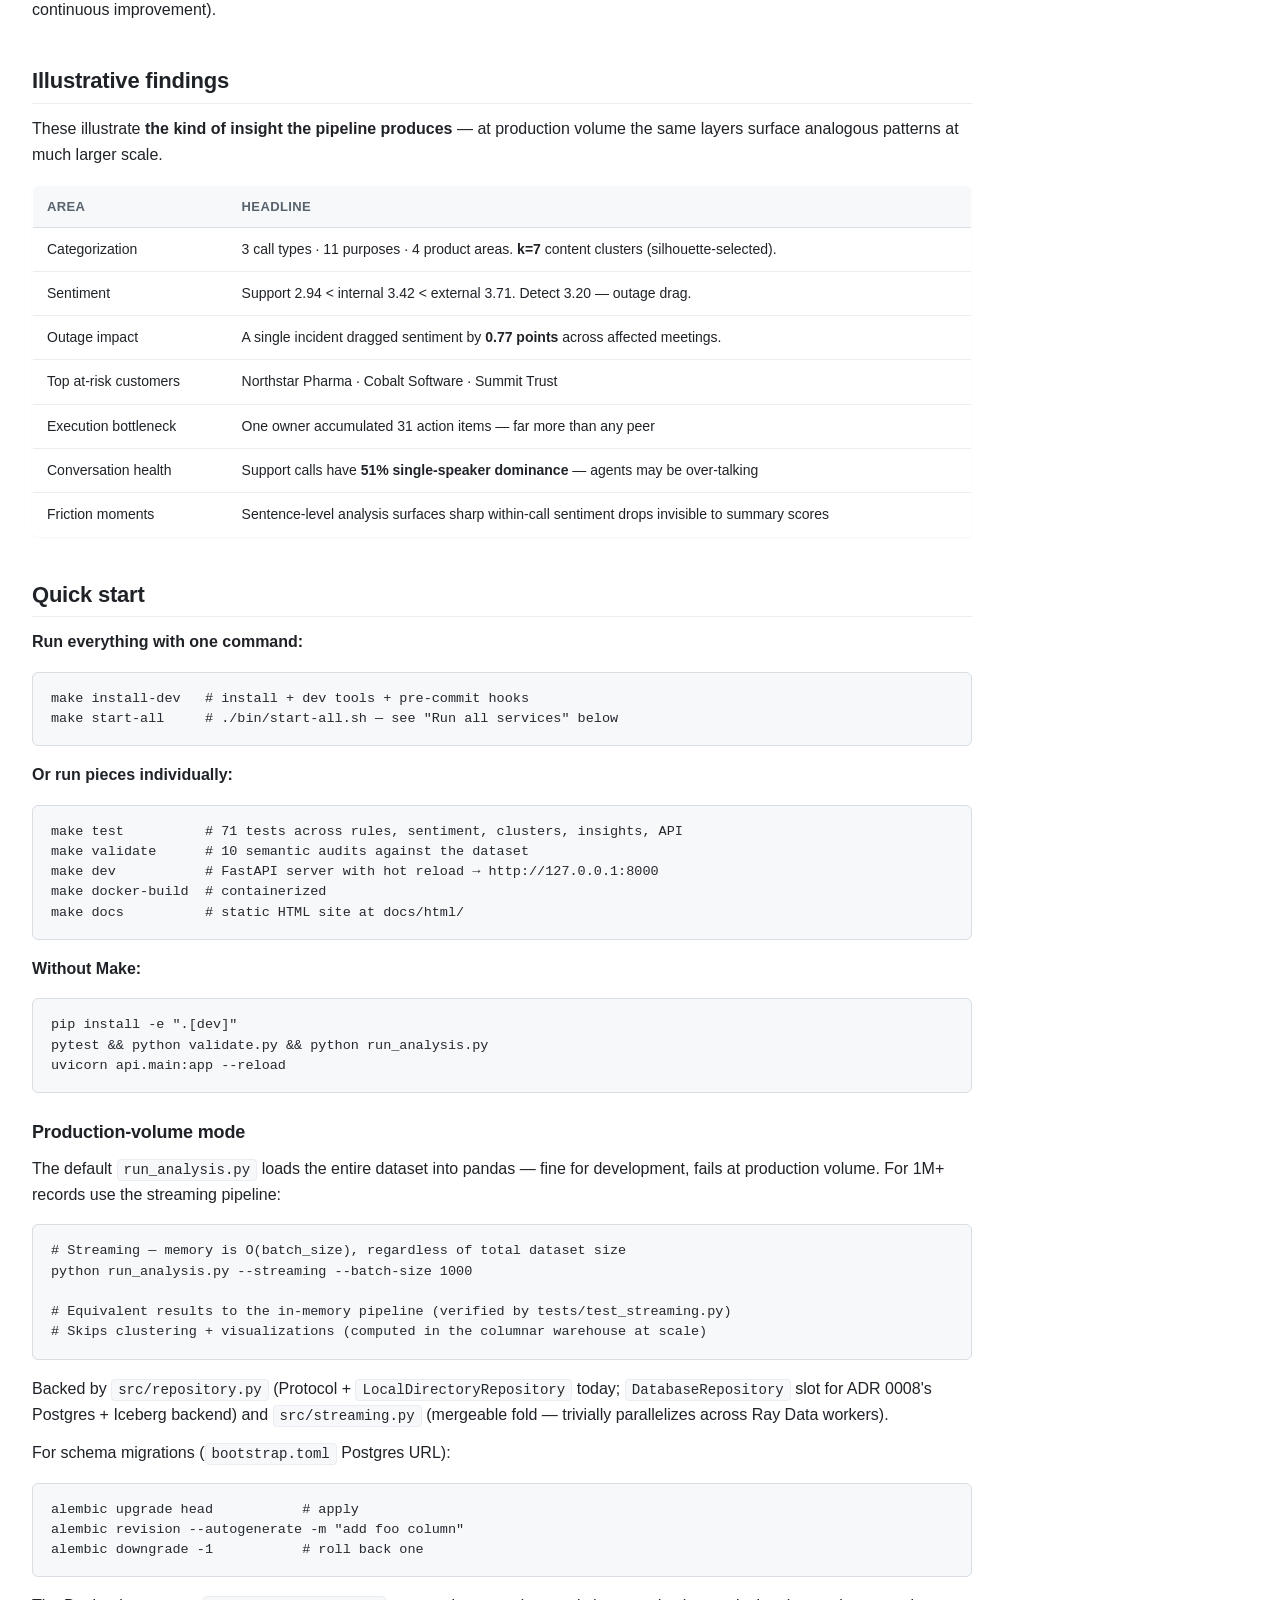
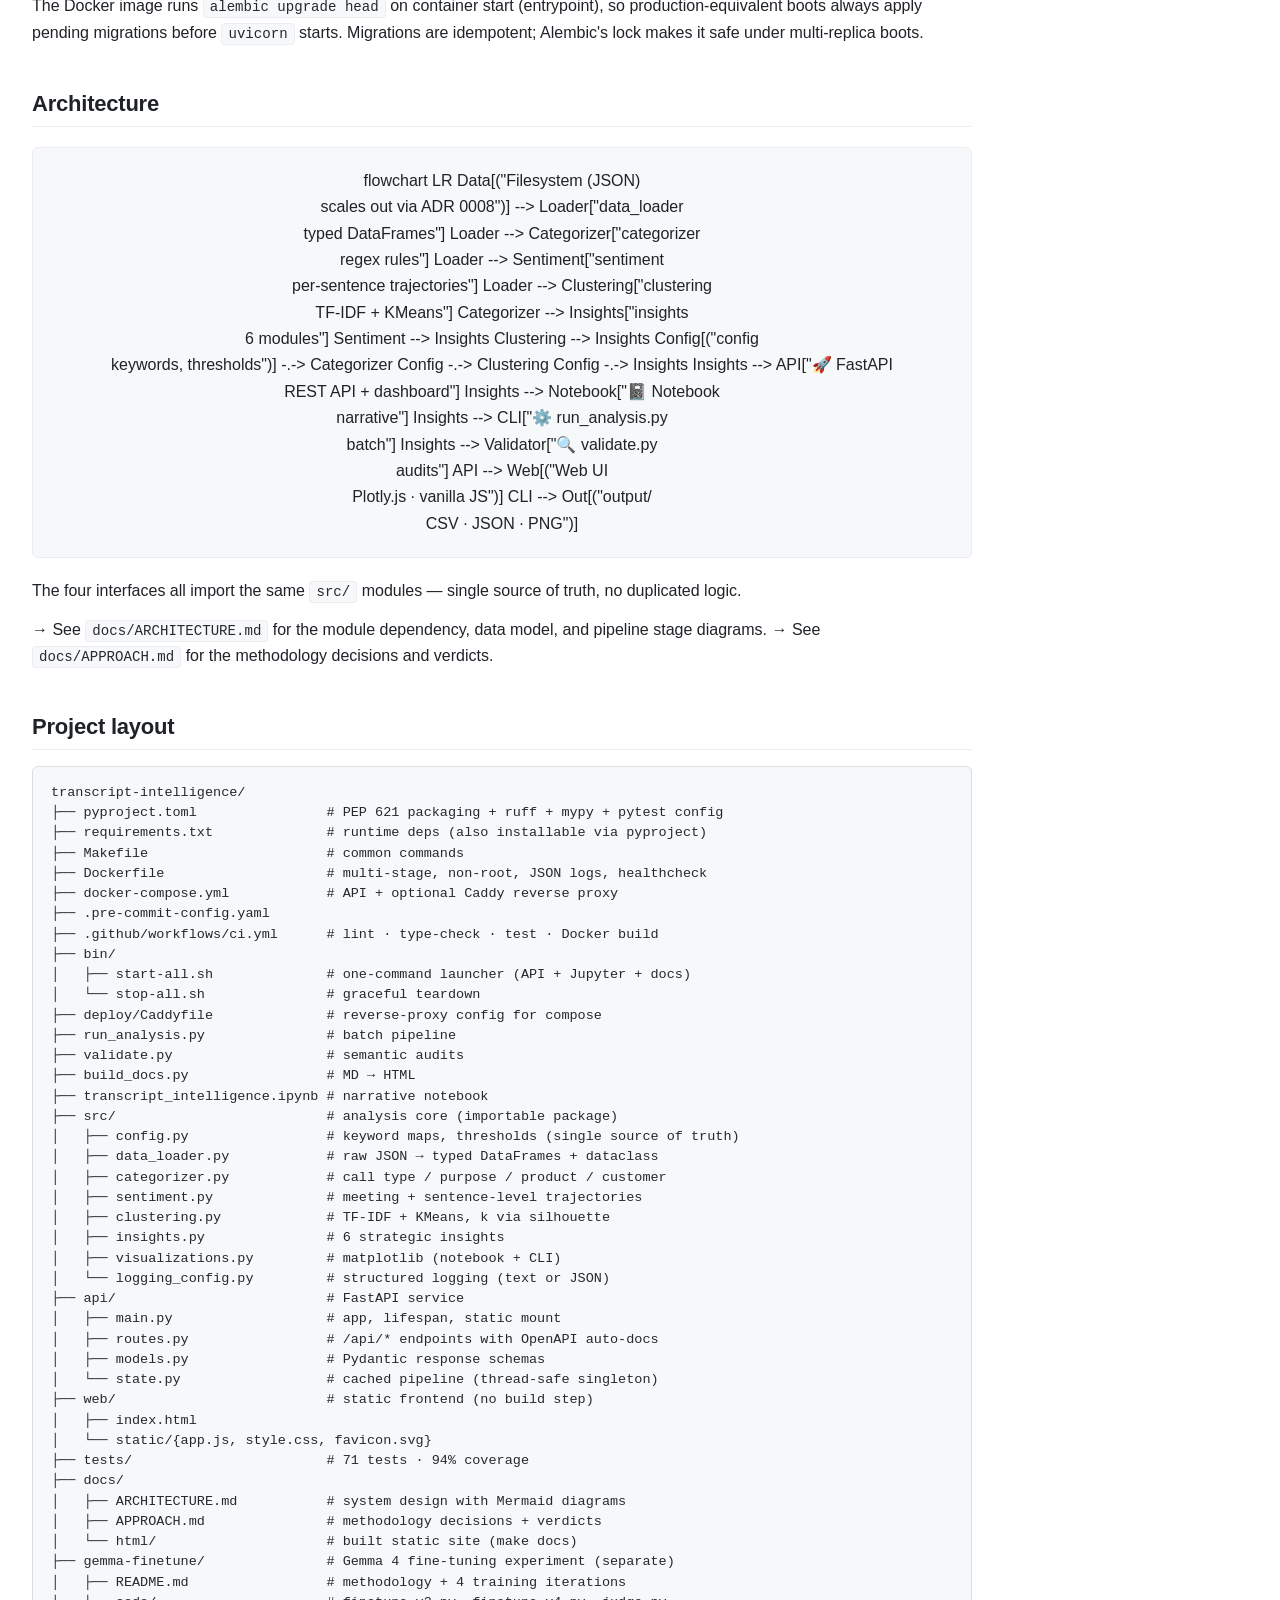
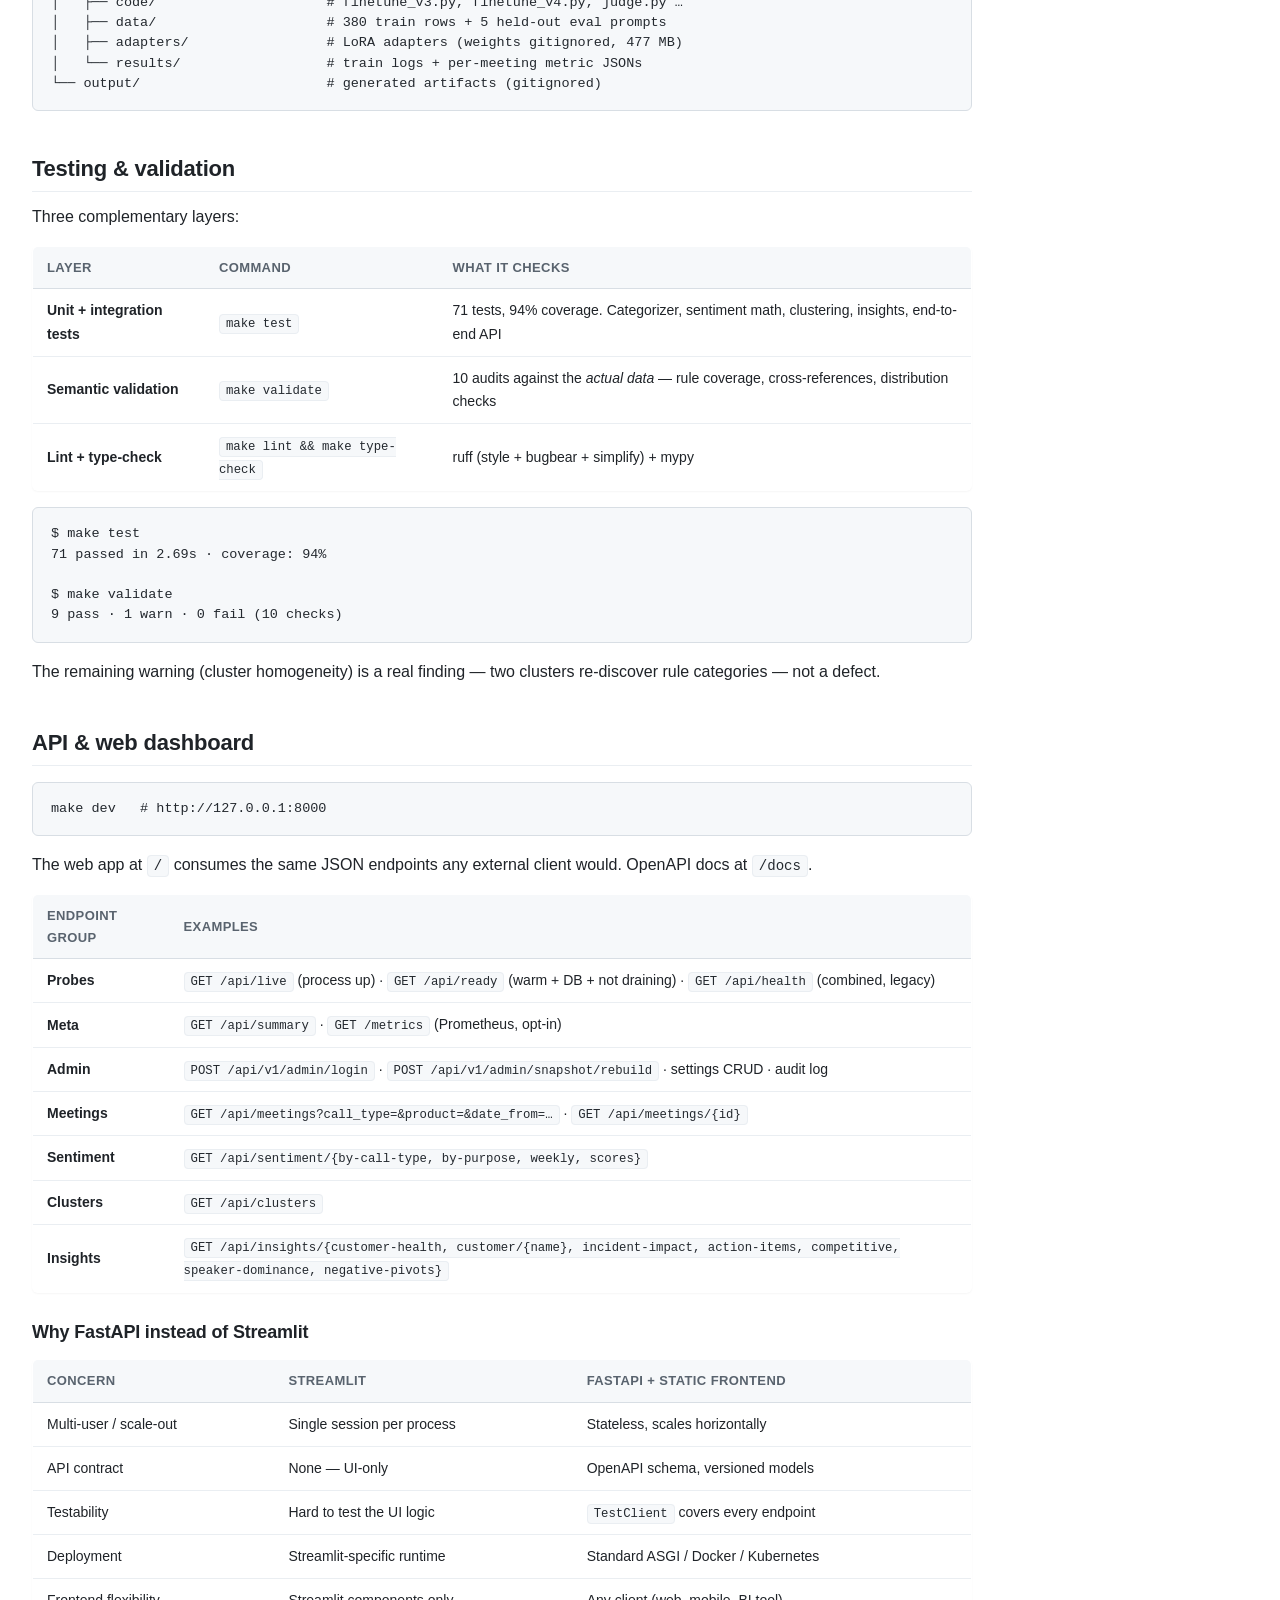
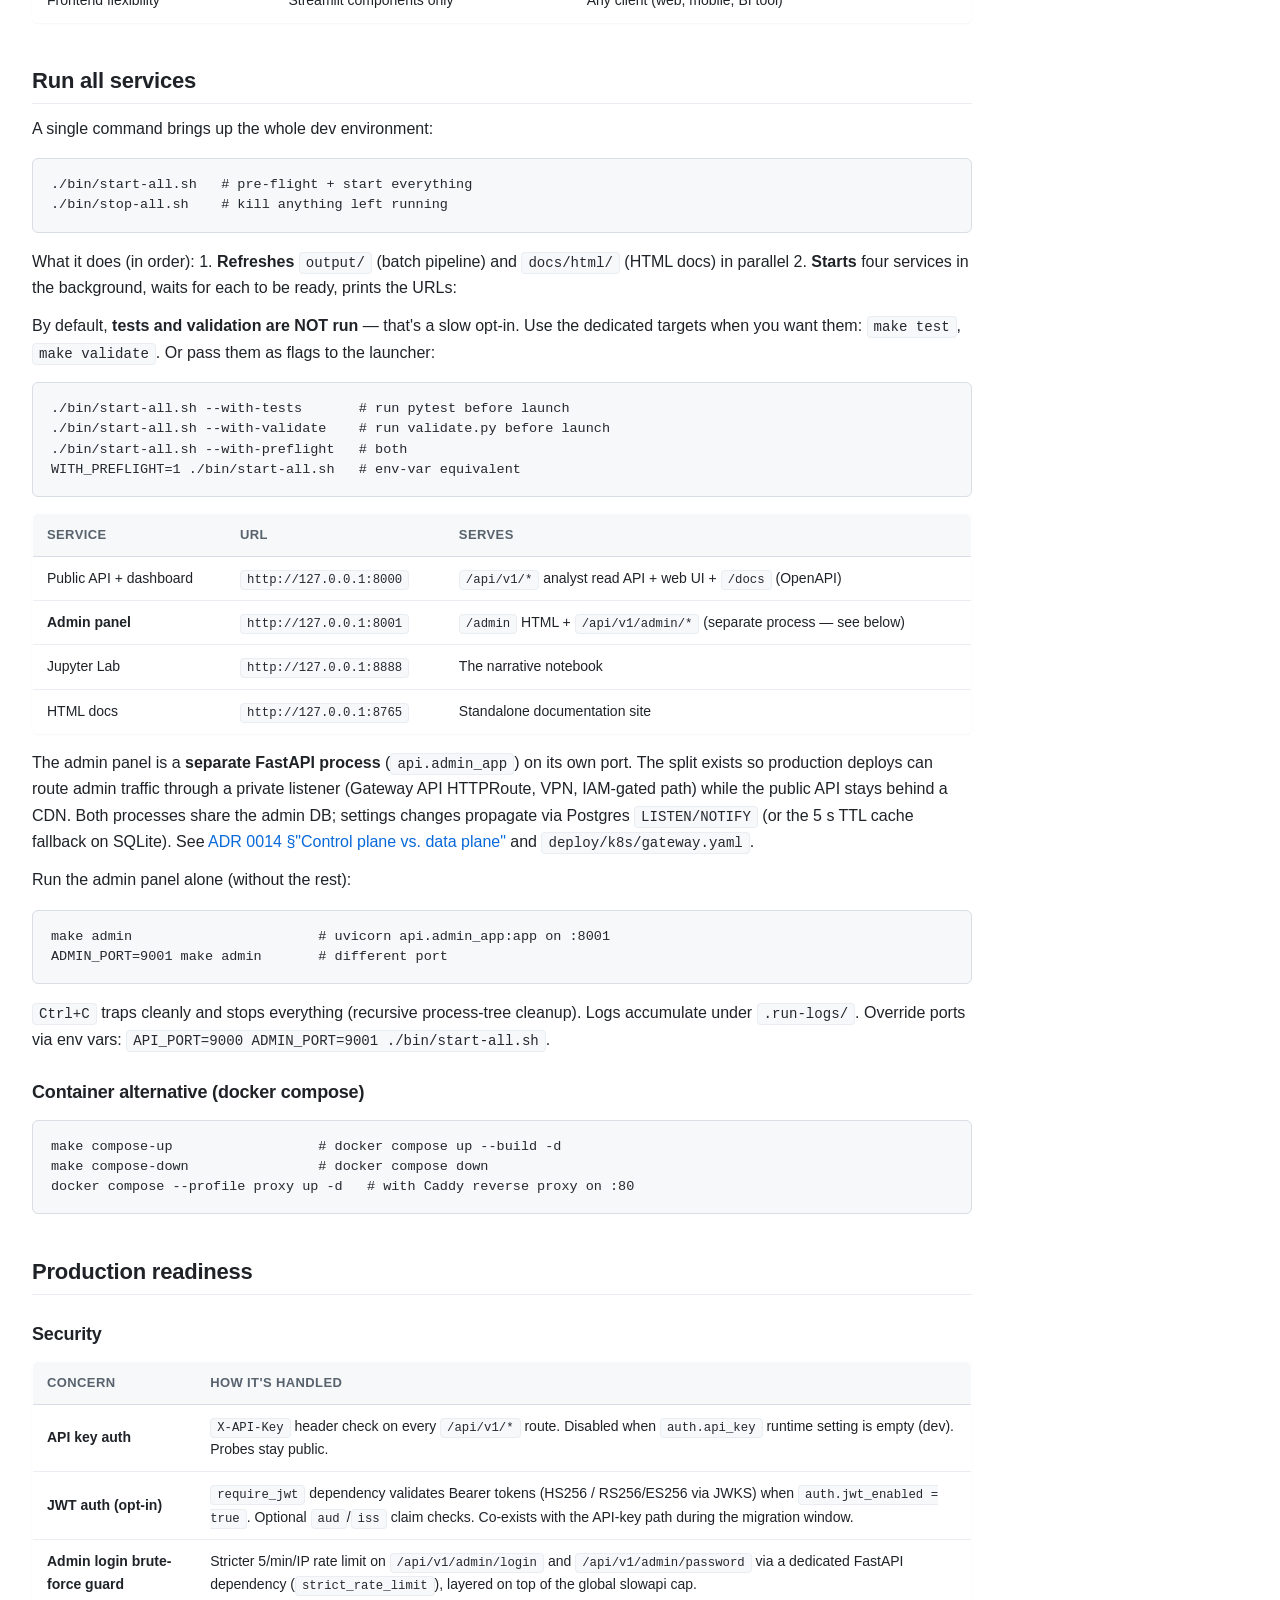
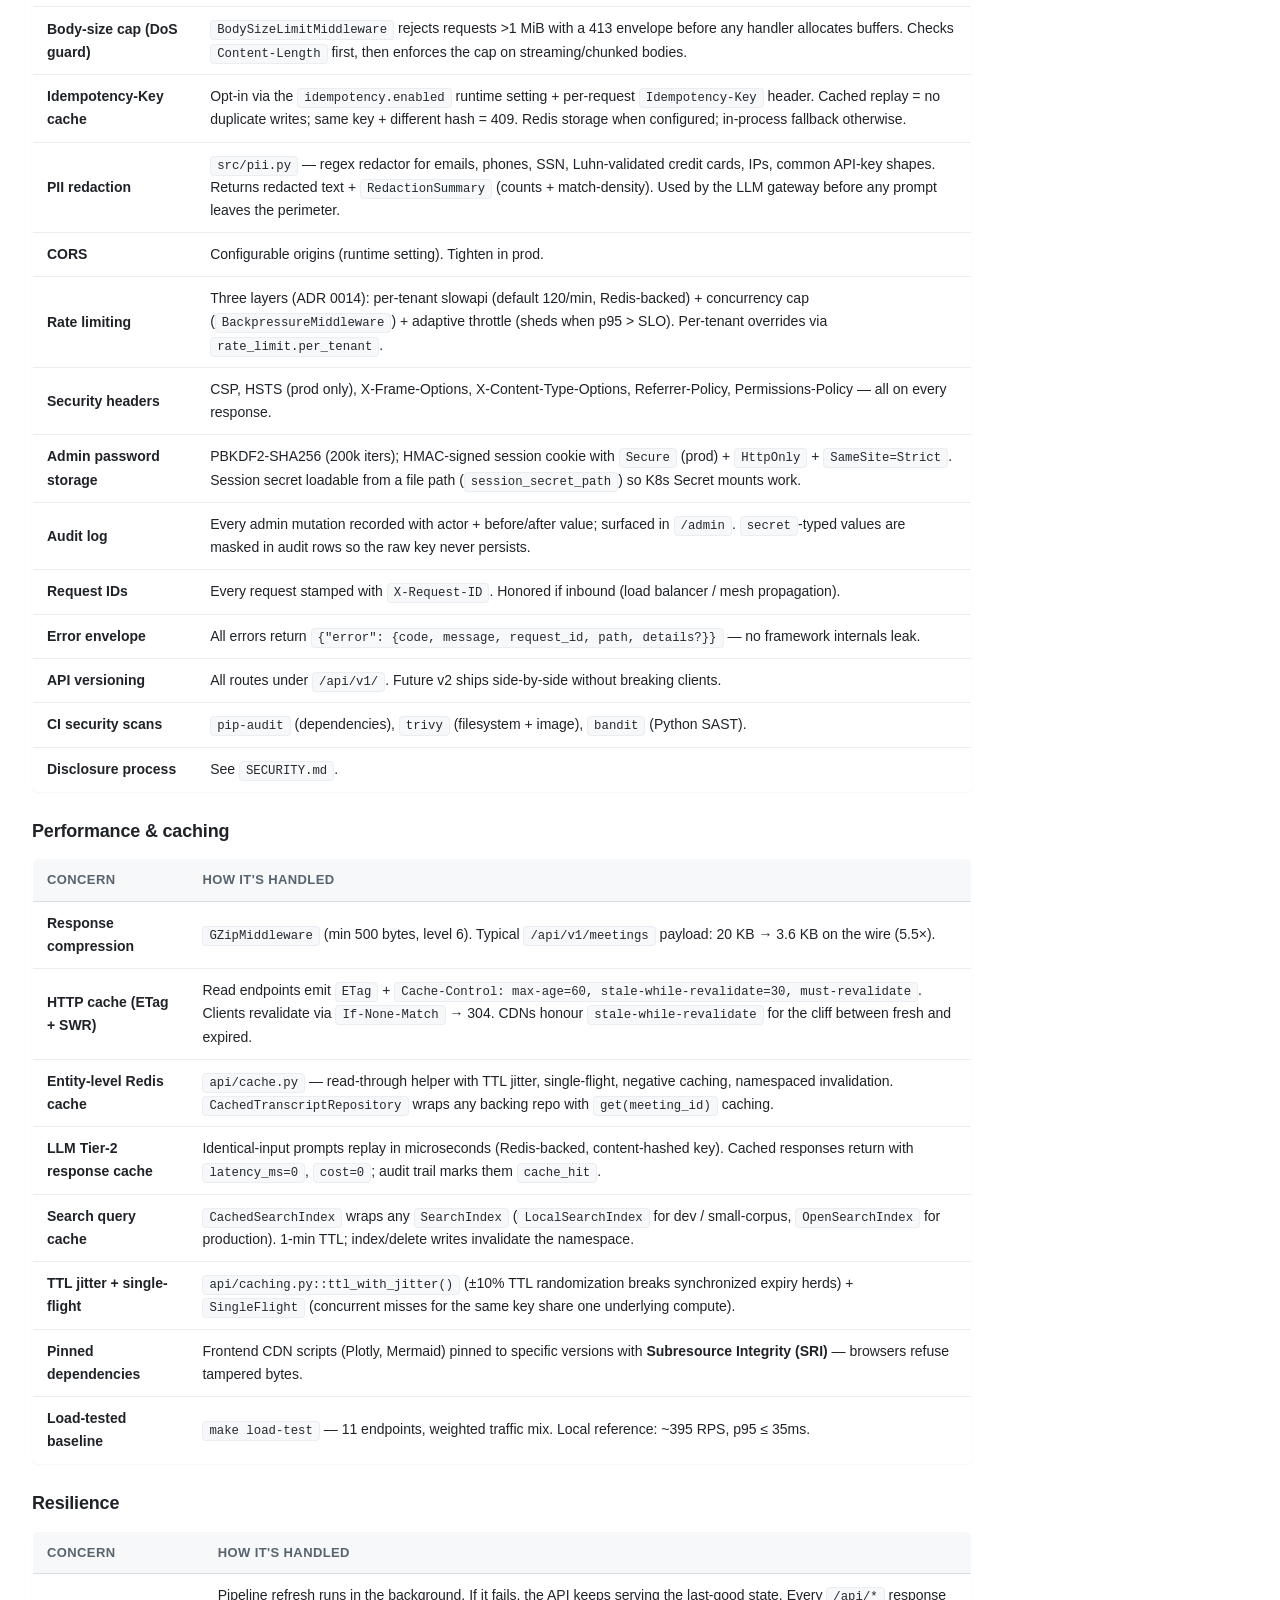
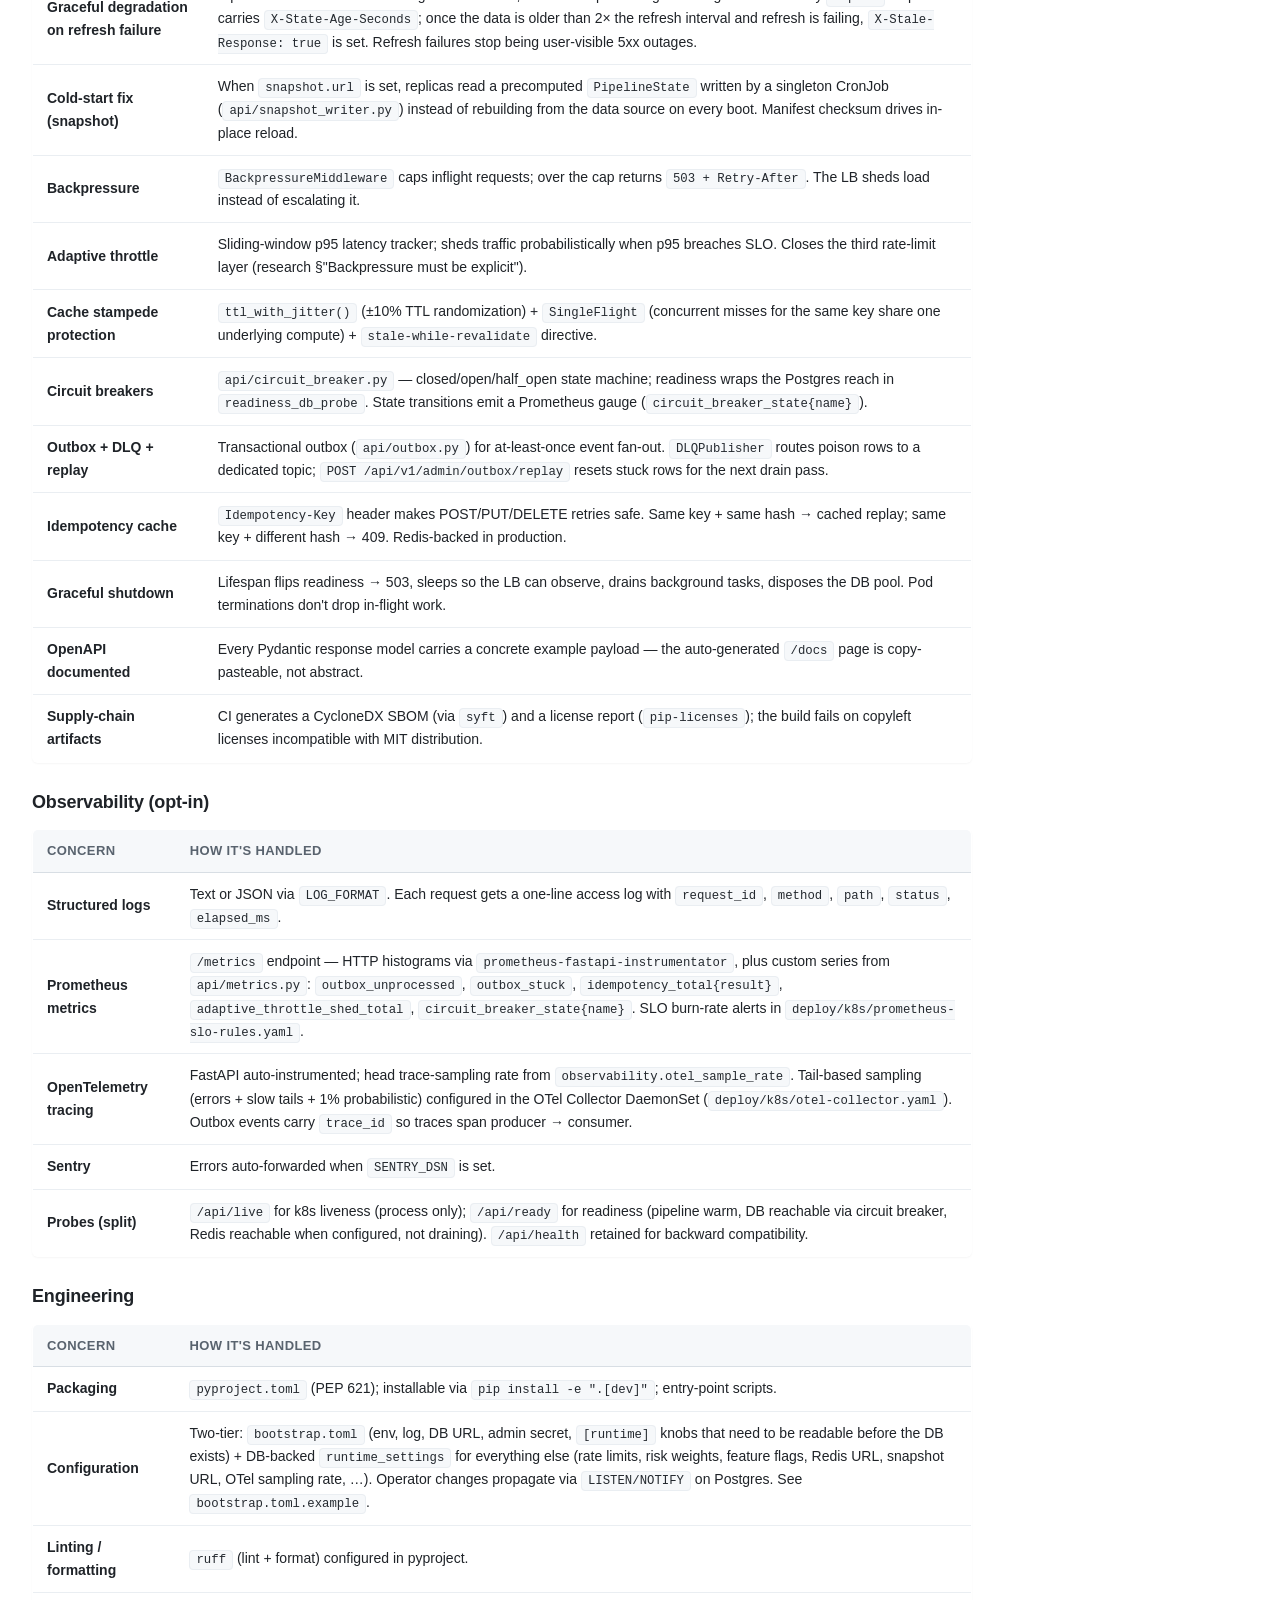
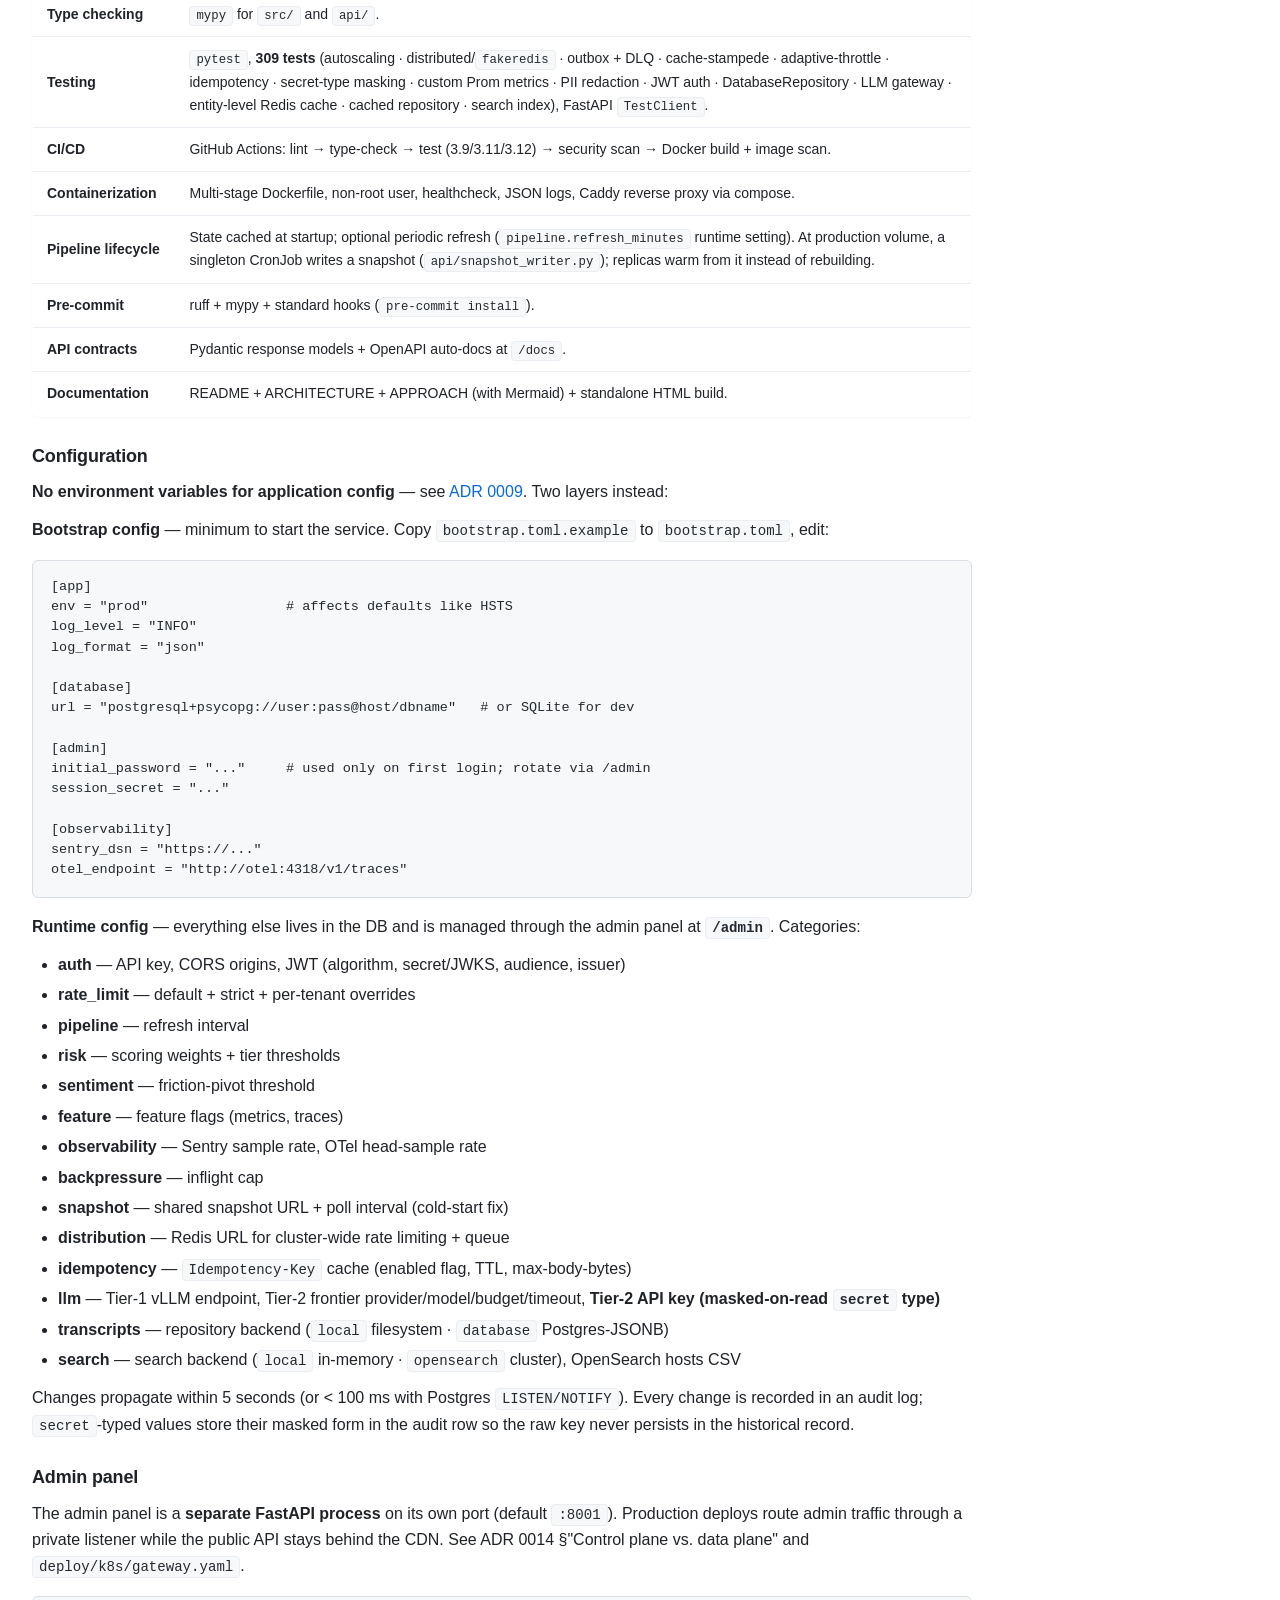
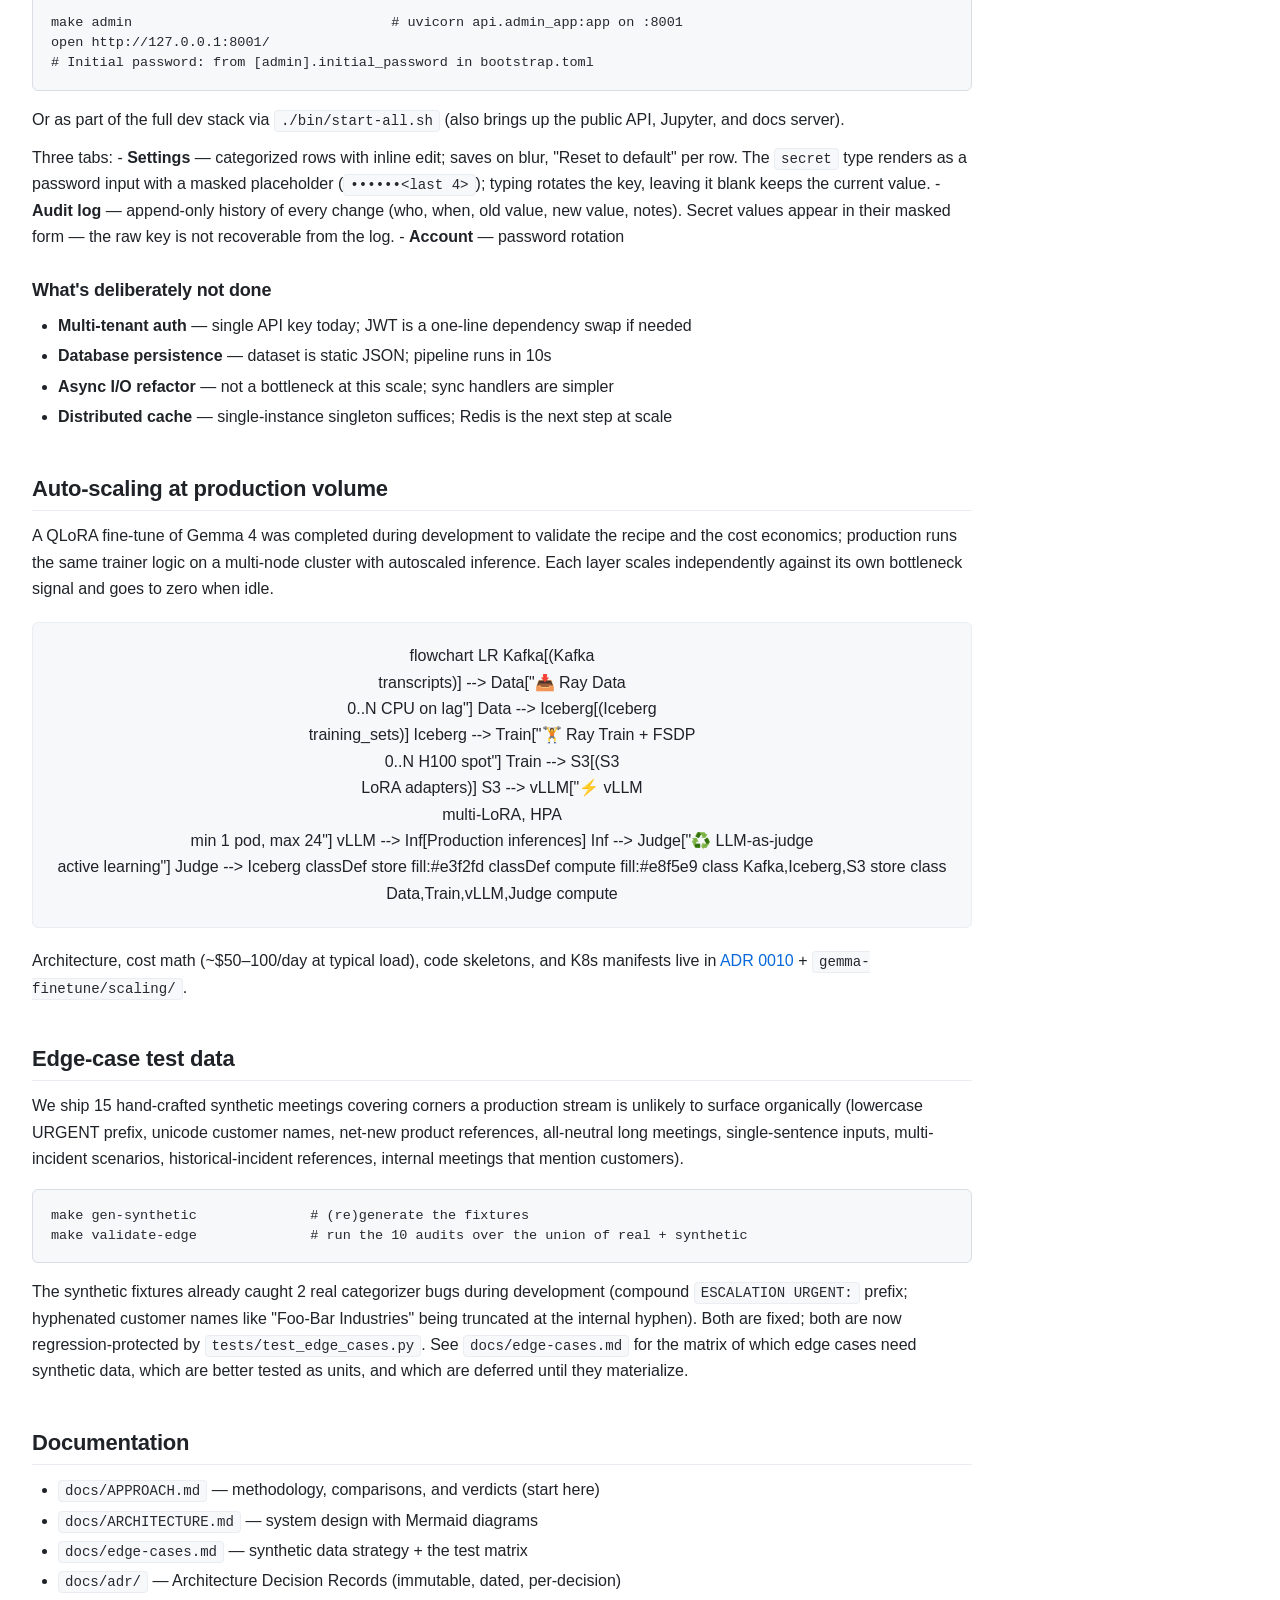
==== commit 2156027d: "Docs: reflect the three new caching layers The previous commit shipped api/cache.py + CachedTranscri" ====
--- a/docs/html/index.html
+++ b/docs/html/index.html
@@ -339,7 +339,7 @@
 <p>An <strong>auto-scalable system</strong> that processes B2B meeting transcripts and surfaces topic categorization, sentiment trends, and strategic insights — exposed as a REST API with a lightweight web dashboard. <strong>Target scale: millions to 100M+ records.</strong></p>
 </blockquote>
 <p><a href=".github/workflows/ci.yml"><img alt="CI" src="https://img.shields.io/badge/CI-GitHub%20Actions-blue" /></a>
-<a href="https://github.com/"><img alt="Tests" src="https://img.shields.io/badge/tests-278%20passing-brightgreen" /></a>
+<a href="https://github.com/"><img alt="Tests" src="https://img.shields.io/badge/tests-309%20passing-brightgreen" /></a>
 <a href="pyproject.toml"><img alt="Coverage" src="https://img.shields.io/badge/coverage-94%25-brightgreen" /></a>
 <a href="https://github.com/"><img alt="Validation" src="https://img.shields.io/badge/validation-9%2F10%20pass-brightgreen" /></a>
 <a href="pyproject.toml"><img alt="Python" src="https://img.shields.io/badge/python-3.9%2B-blue" /></a>
@@ -921,8 +921,24 @@
 <td><code>GZipMiddleware</code> (min 500 bytes, level 6). Typical <code>/api/v1/meetings</code> payload: 20 KB → 3.6 KB on the wire (5.5×).</td>
 </tr>
 <tr>
-<td><strong>HTTP cache (ETag)</strong></td>
-<td>Read endpoints return <code>ETag</code> + <code>Cache-Control: max-age=60</code>; clients revalidate cheaply via <code>If-None-Match</code> → 304 Not Modified (no body).</td>
+<td><strong>HTTP cache (ETag + SWR)</strong></td>
+<td>Read endpoints emit <code>ETag</code> + <code>Cache-Control: max-age=60, stale-while-revalidate=30, must-revalidate</code>. Clients revalidate via <code>If-None-Match</code> → 304. CDNs honour <code>stale-while-revalidate</code> for the cliff between fresh and expired.</td>
+</tr>
+<tr>
+<td><strong>Entity-level Redis cache</strong></td>
+<td><code>api/cache.py</code> — read-through helper with TTL jitter, single-flight, negative caching, namespaced invalidation. <code>CachedTranscriptRepository</code> wraps any backing repo with <code>get(meeting_id)</code> caching.</td>
+</tr>
+<tr>
+<td><strong>LLM Tier-2 response cache</strong></td>
+<td>Identical-input prompts replay in microseconds (Redis-backed, content-hashed key). Cached responses return with <code>latency_ms=0</code>, <code>cost=0</code>; audit trail marks them <code>cache_hit</code>.</td>
+</tr>
+<tr>
+<td><strong>Search query cache</strong></td>
+<td><code>CachedSearchIndex</code> wraps any <code>SearchIndex</code> (<code>LocalSearchIndex</code> for dev / small-corpus, <code>OpenSearchIndex</code> for production). 1-min TTL; index/delete writes invalidate the namespace.</td>
+</tr>
+<tr>
+<td><strong>TTL jitter + single-flight</strong></td>
+<td><code>api/caching.py::ttl_with_jitter()</code> (±10% TTL randomization breaks synchronized expiry herds) + <code>SingleFlight</code> (concurrent misses for the same key share one underlying compute).</td>
 </tr>
 <tr>
 <td><strong>Pinned dependencies</strong></td>
@@ -1047,7 +1063,7 @@
 </tr>
 <tr>
 <td><strong>Testing</strong></td>
-<td><code>pytest</code>, <strong>278 tests</strong> (autoscaling · distributed/<code>fakeredis</code> · outbox + DLQ · cache-stampede · adaptive-throttle · idempotency · secret-type masking · custom Prom metrics · PII redaction · JWT auth · DatabaseRepository · LLM gateway), FastAPI <code>TestClient</code>.</td>
+<td><code>pytest</code>, <strong>309 tests</strong> (autoscaling · distributed/<code>fakeredis</code> · outbox + DLQ · cache-stampede · adaptive-throttle · idempotency · secret-type masking · custom Prom metrics · PII redaction · JWT auth · DatabaseRepository · LLM gateway · entity-level Redis cache · cached repository · search index), FastAPI <code>TestClient</code>.</td>
 </tr>
 <tr>
 <td><strong>CI/CD</strong></td>
@@ -1109,6 +1125,7 @@
 <li><strong>idempotency</strong> — <code>Idempotency-Key</code> cache (enabled flag, TTL, max-body-bytes)</li>
 <li><strong>llm</strong> — Tier-1 vLLM endpoint, Tier-2 frontier provider/model/budget/timeout, <strong>Tier-2 API key (masked-on-read <code>secret</code> type)</strong></li>
 <li><strong>transcripts</strong> — repository backend (<code>local</code> filesystem · <code>database</code> Postgres-JSONB)</li>
+<li><strong>search</strong> — search backend (<code>local</code> in-memory · <code>opensearch</code> cluster), OpenSearch hosts CSV</li>
 </ul>
 <p>Changes propagate within 5 seconds (or &lt; 100 ms with Postgres <code>LISTEN/NOTIFY</code>). Every change is recorded in an audit log; <code>secret</code>-typed values store their masked form in the audit row so the raw key never persists in the historical record.</p>
 <h3 id="admin-panel">Admin panel<a class="anchor" href="#admin-panel" title="Permanent link">¶</a></h3>
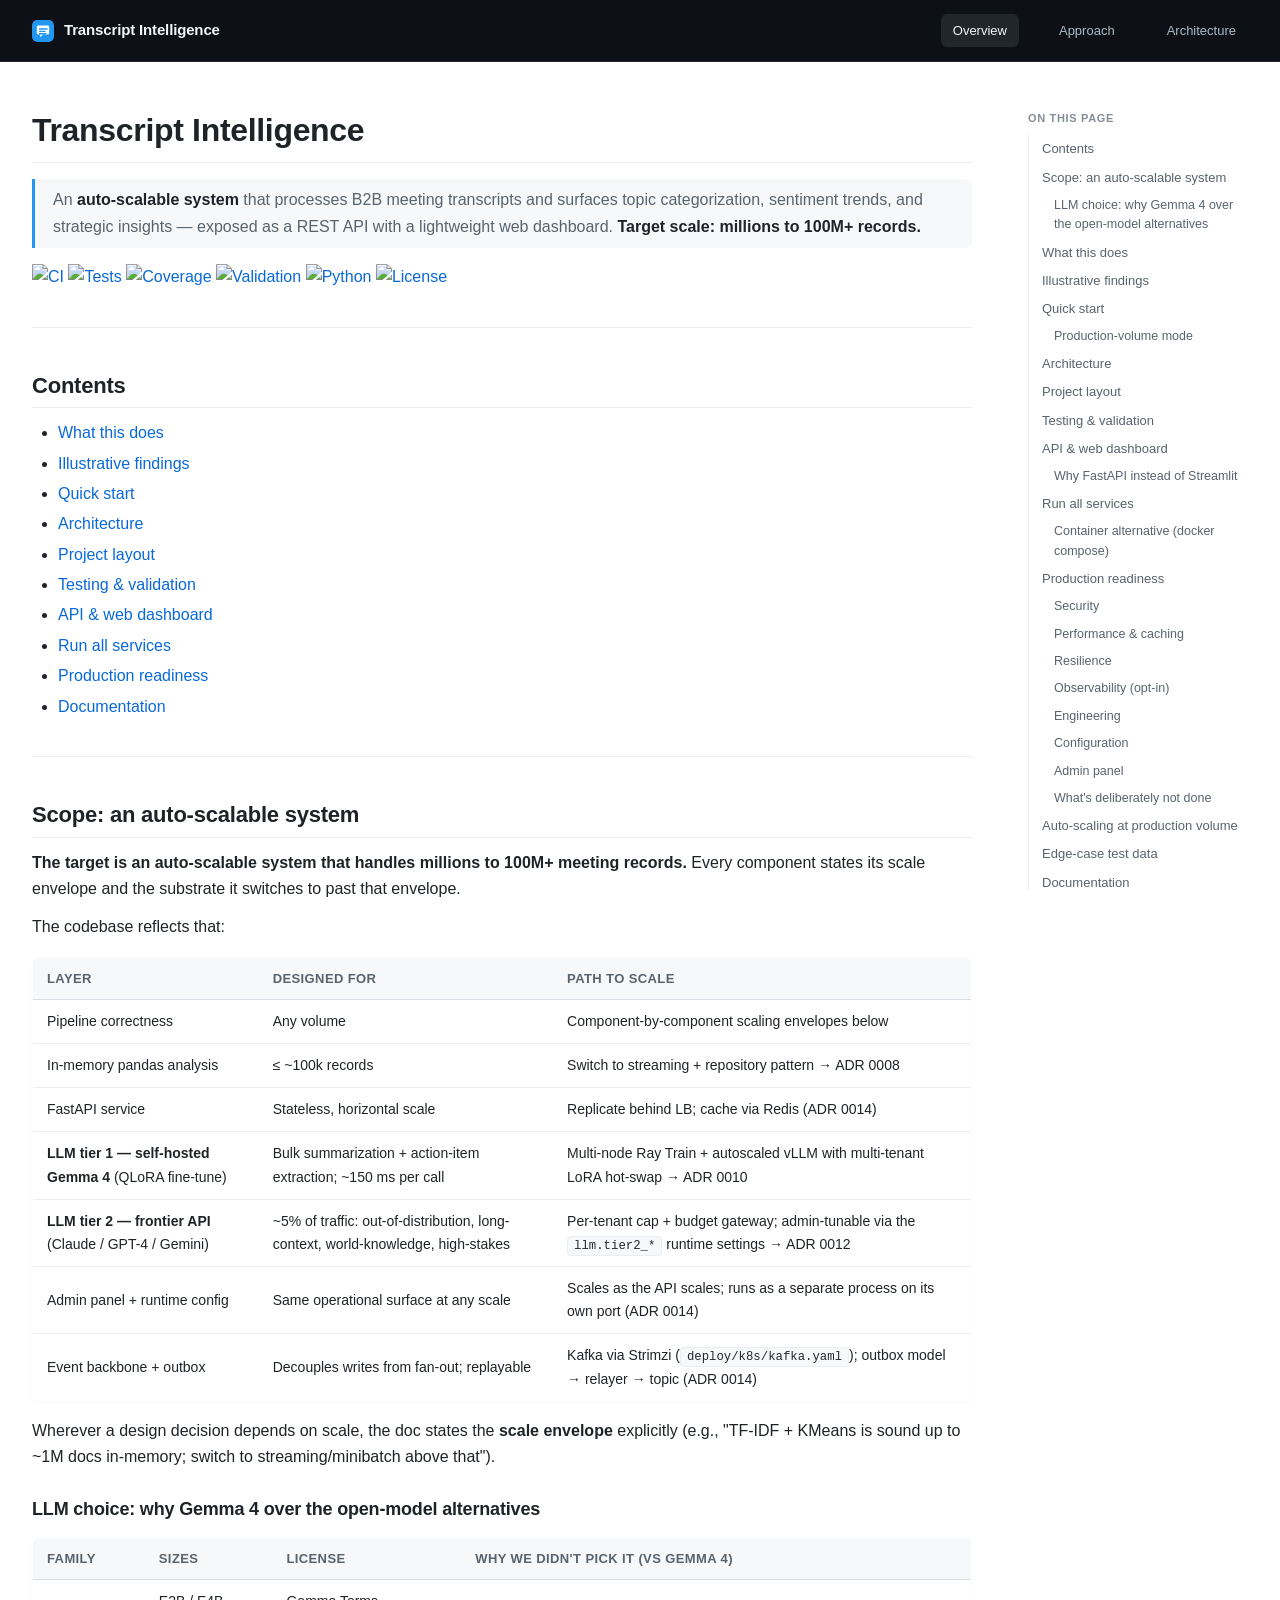
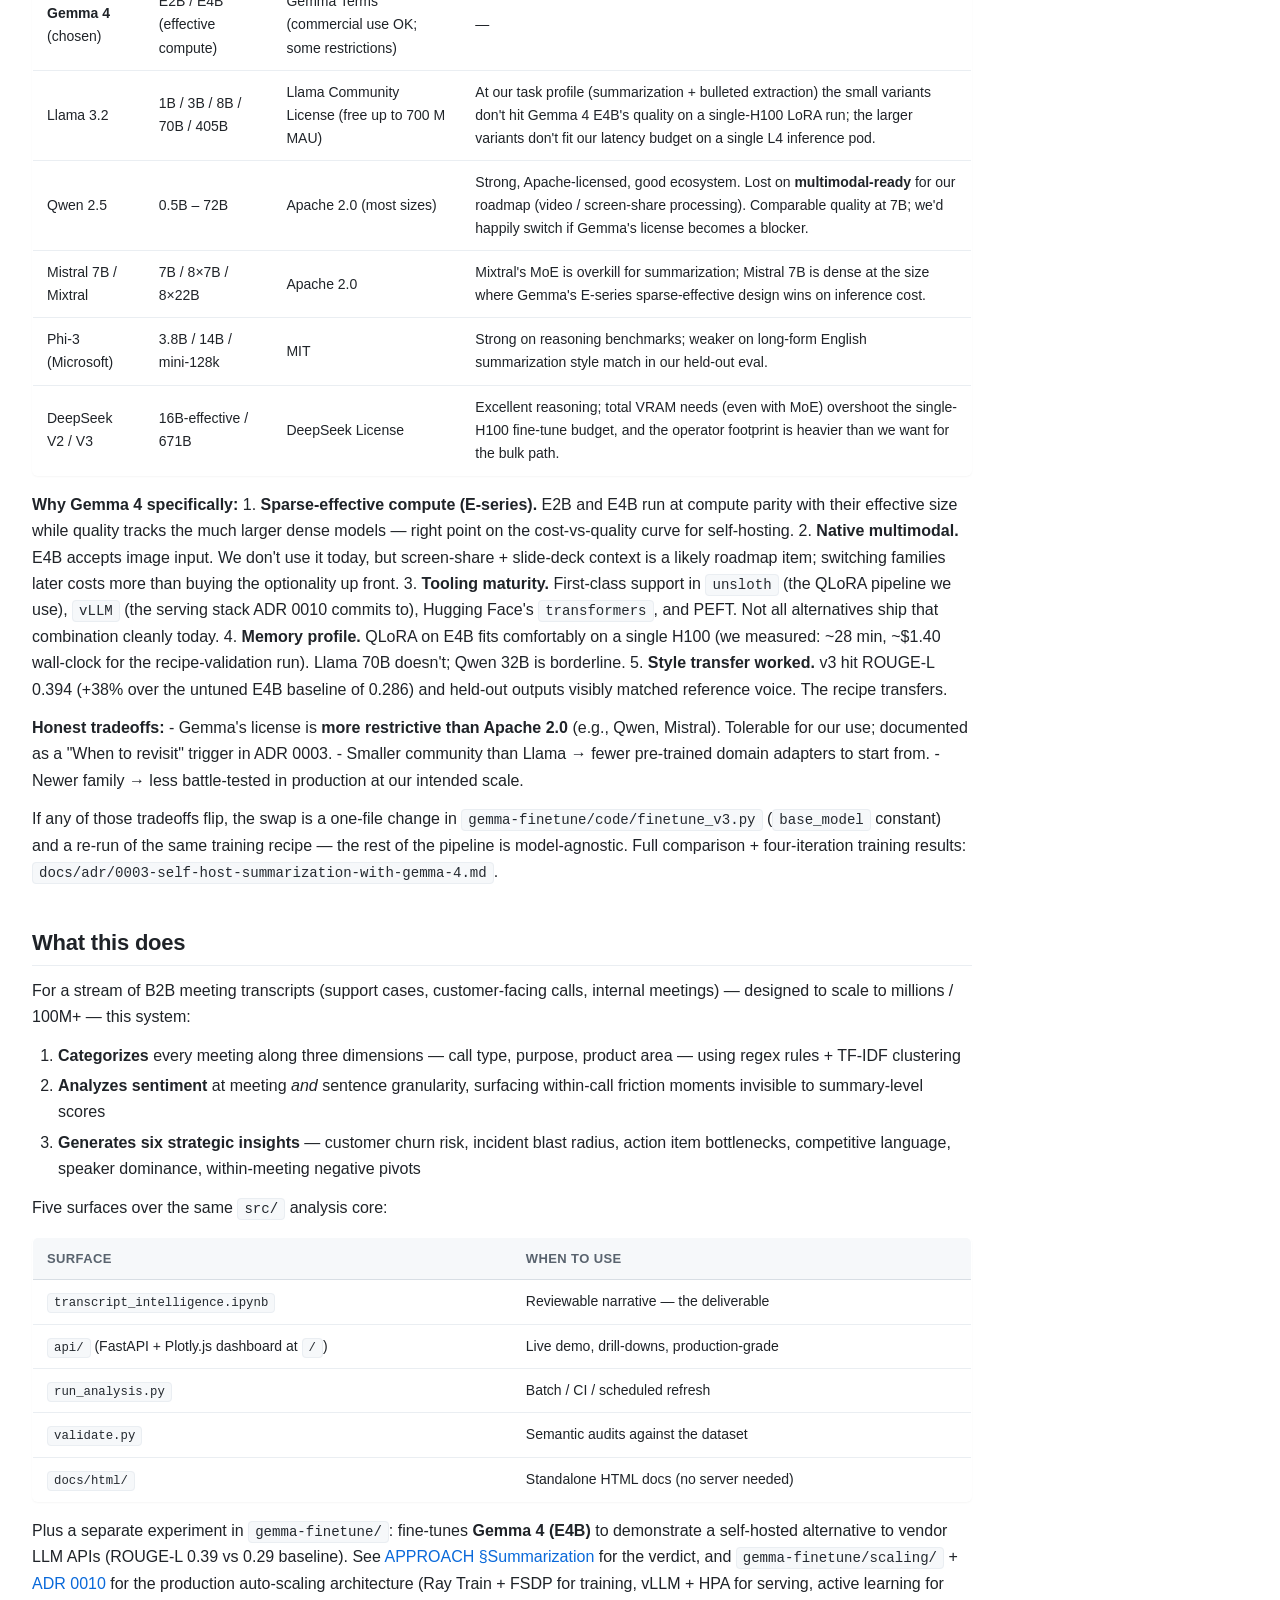
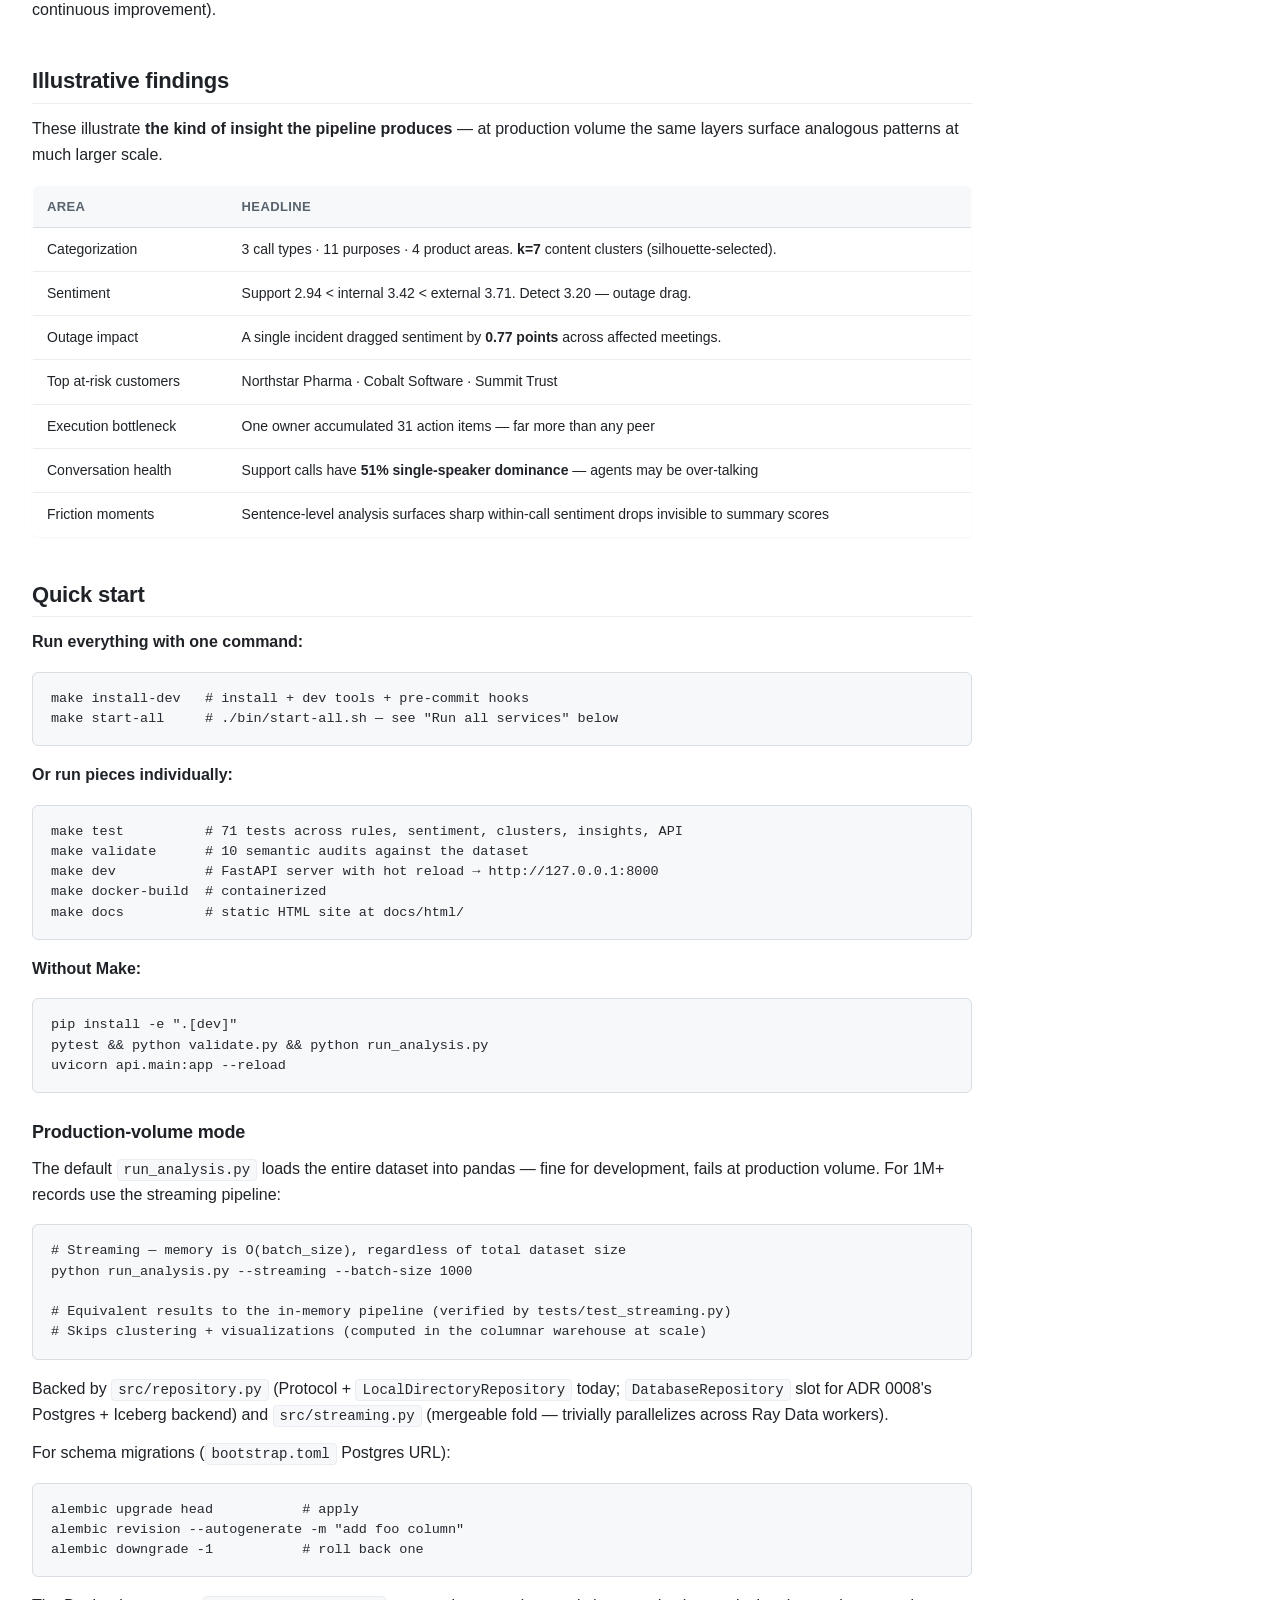
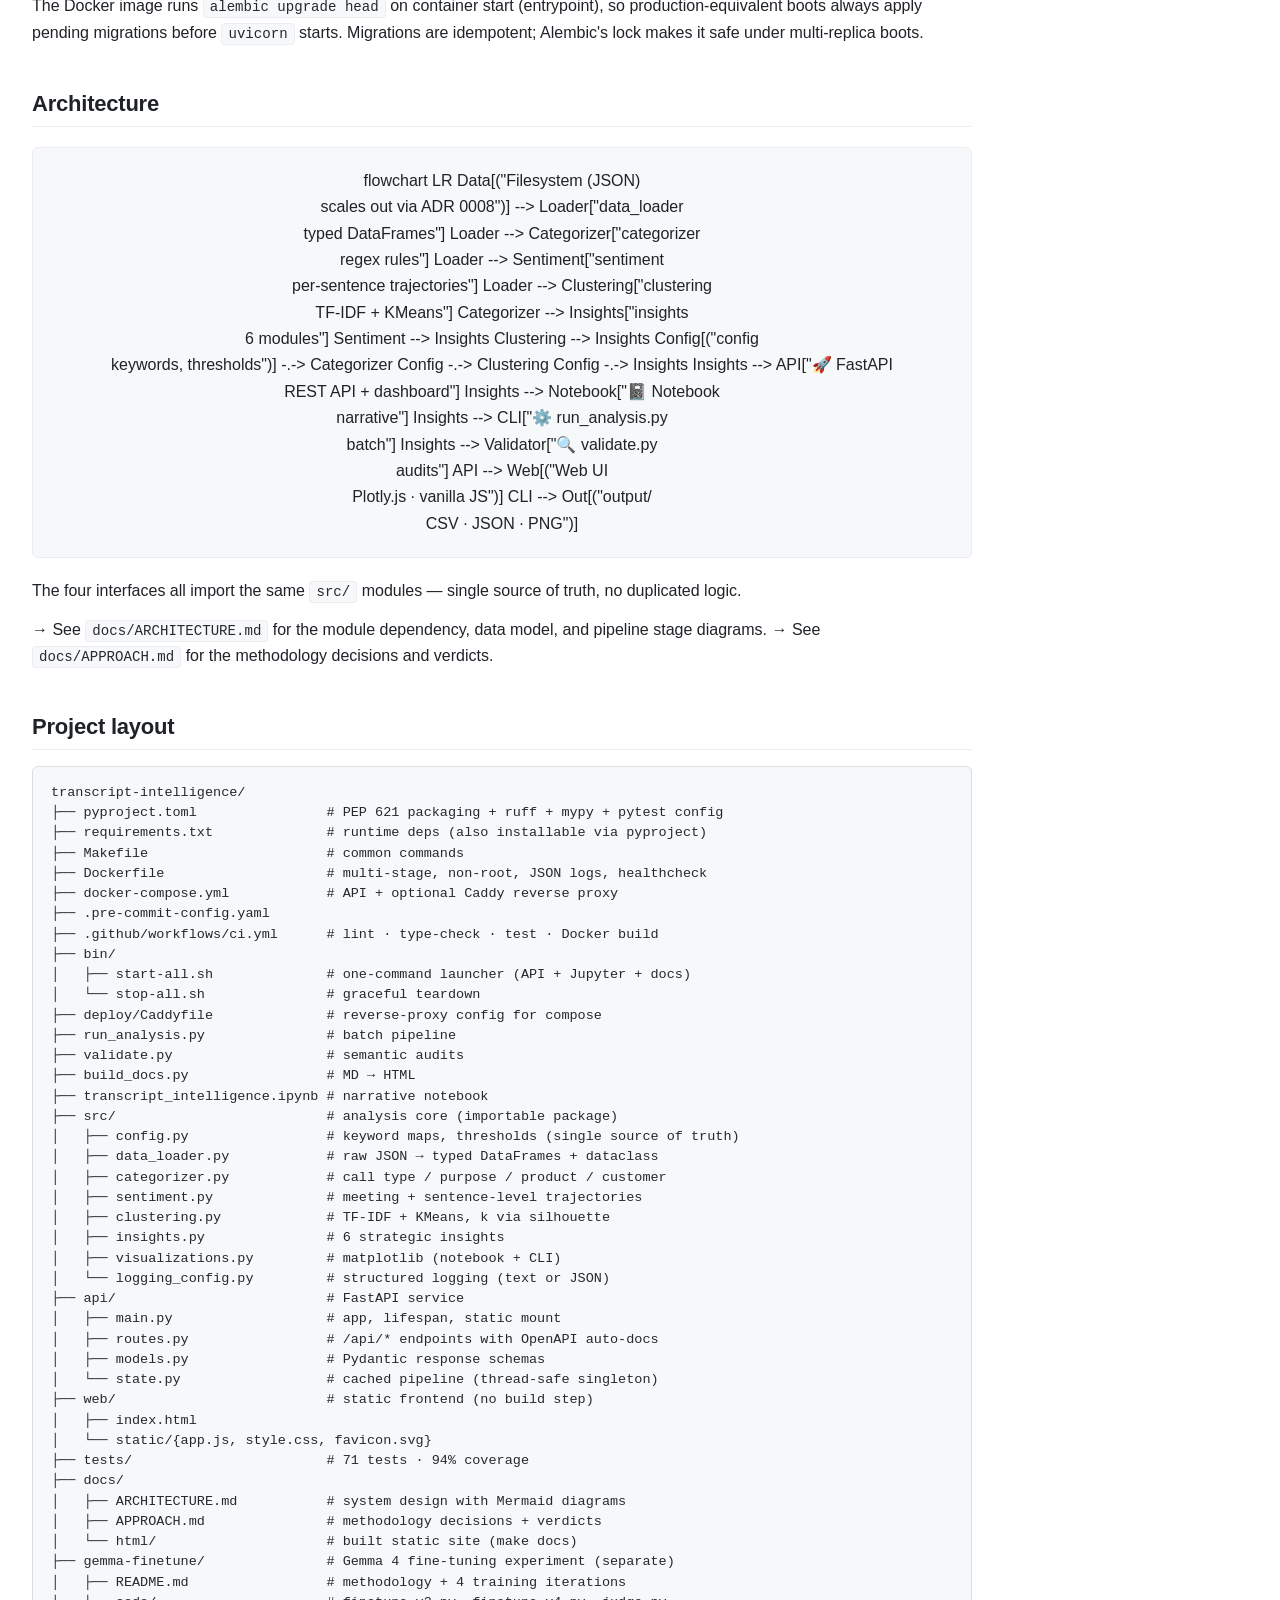
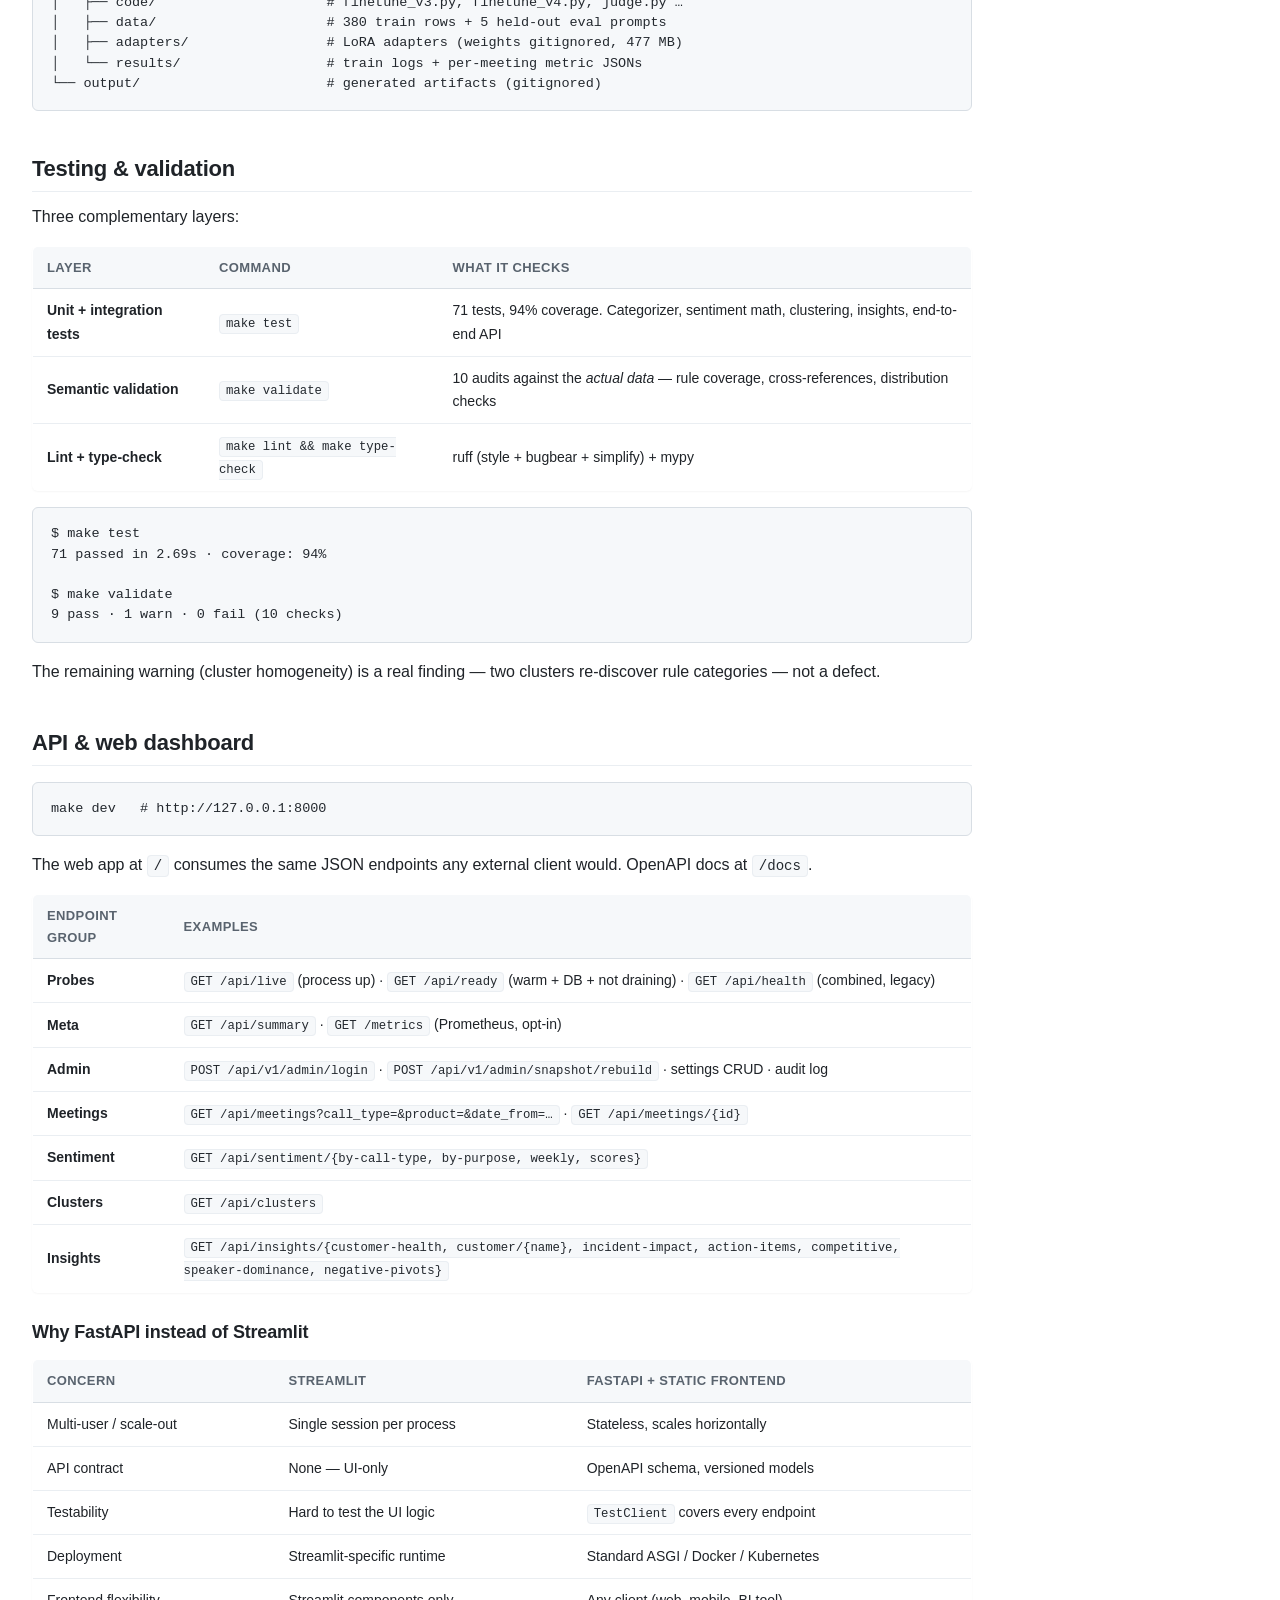
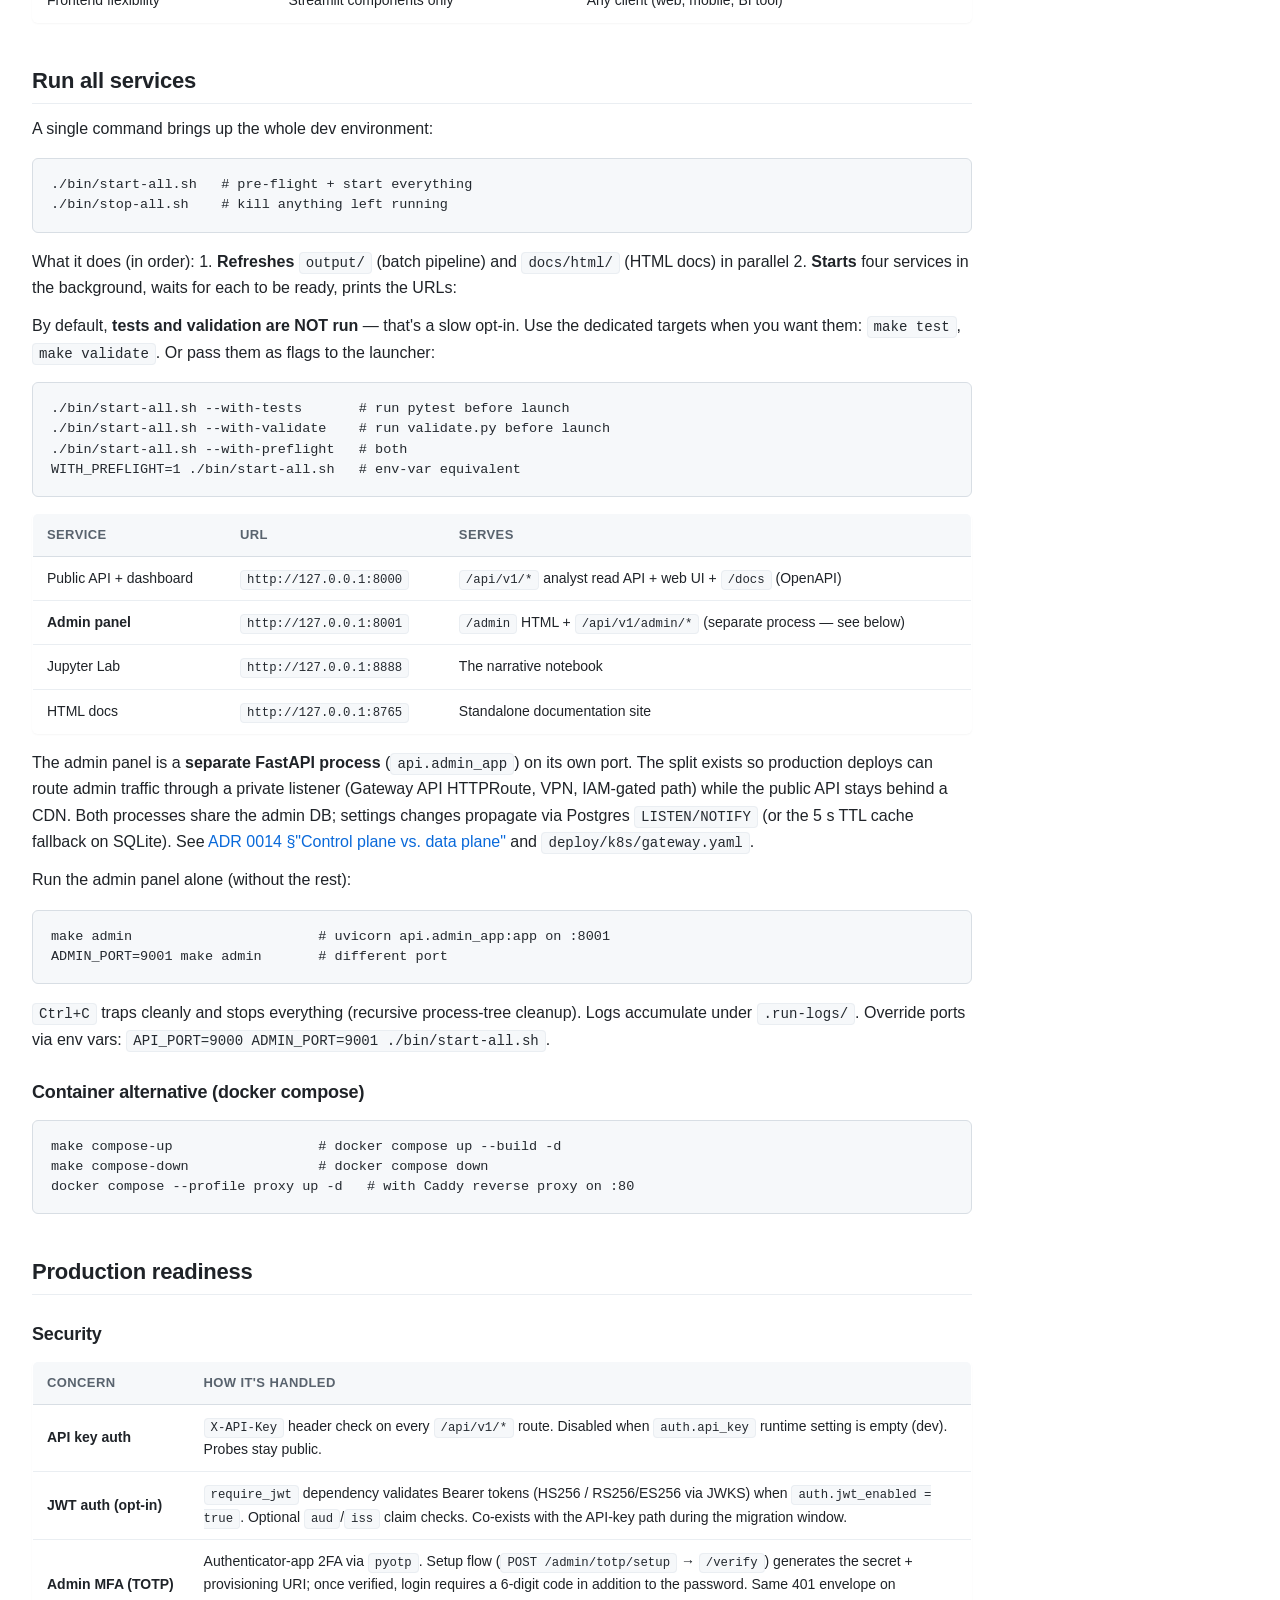
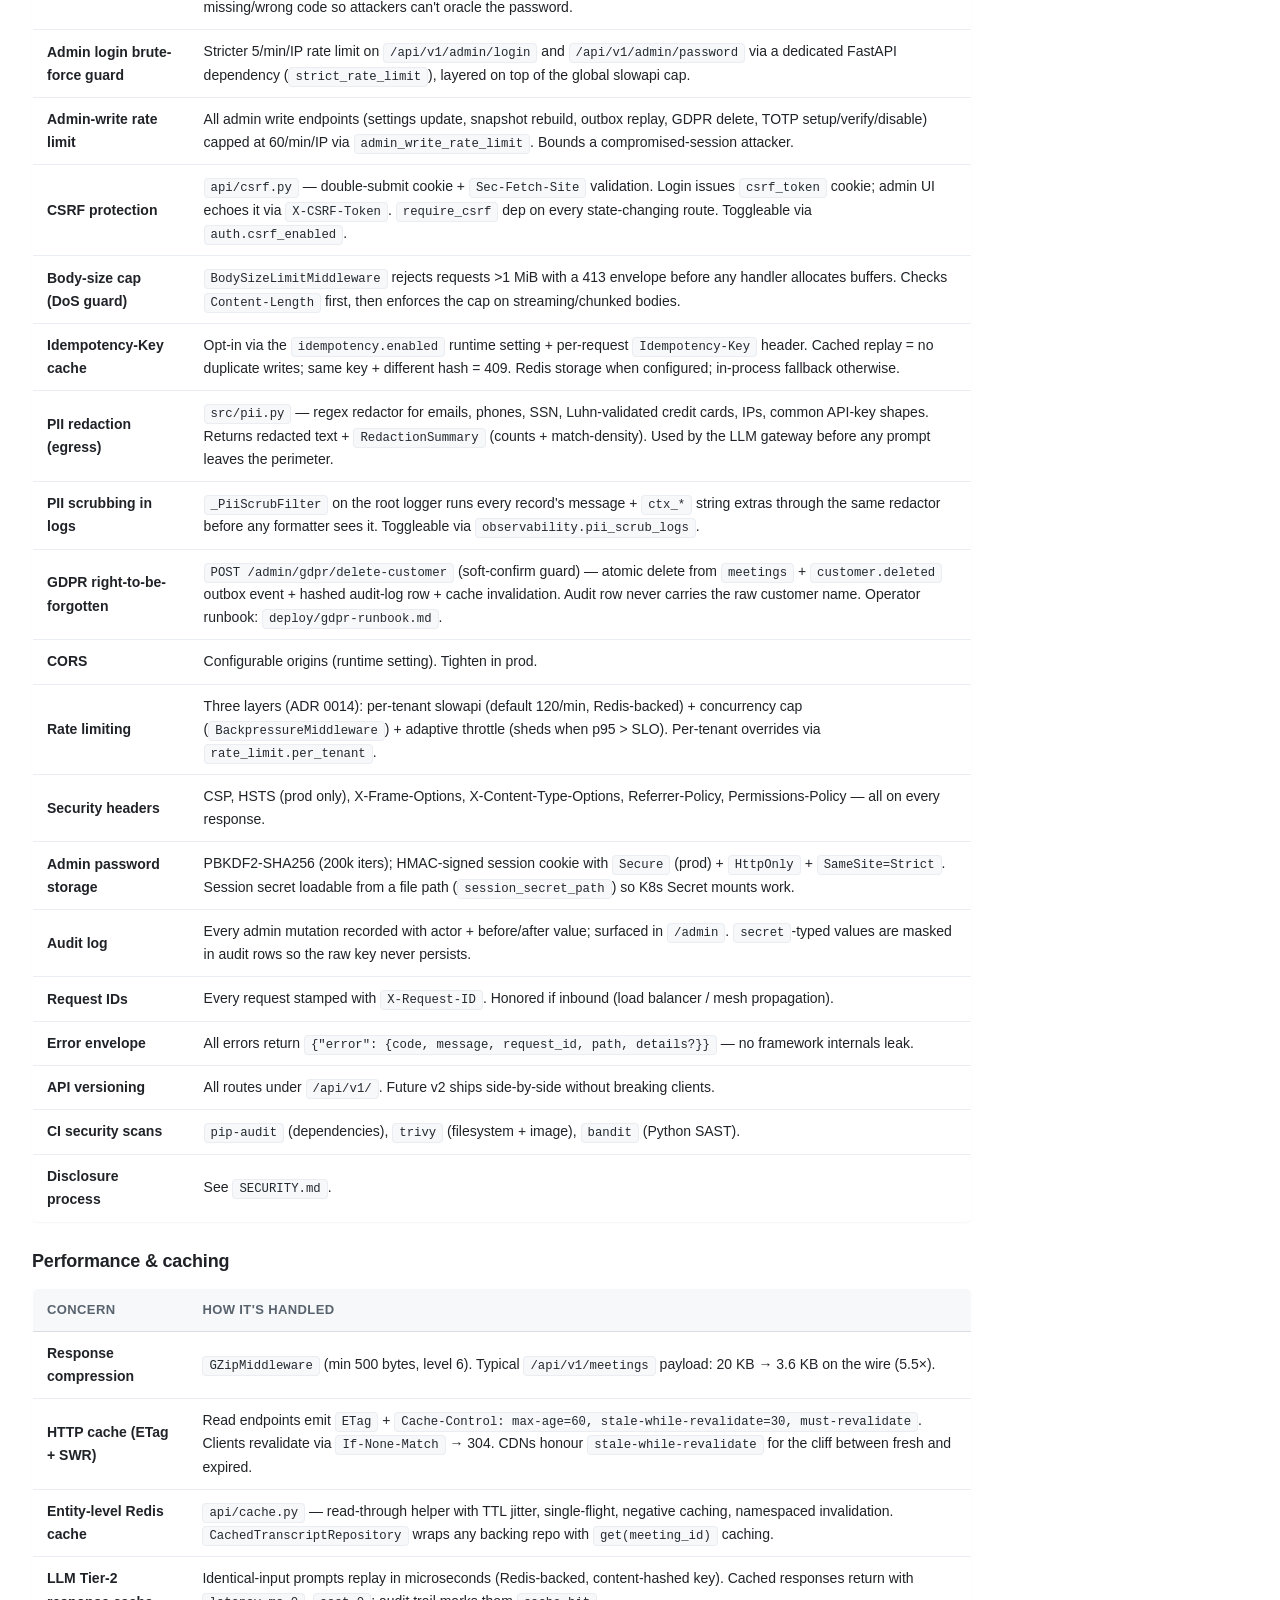
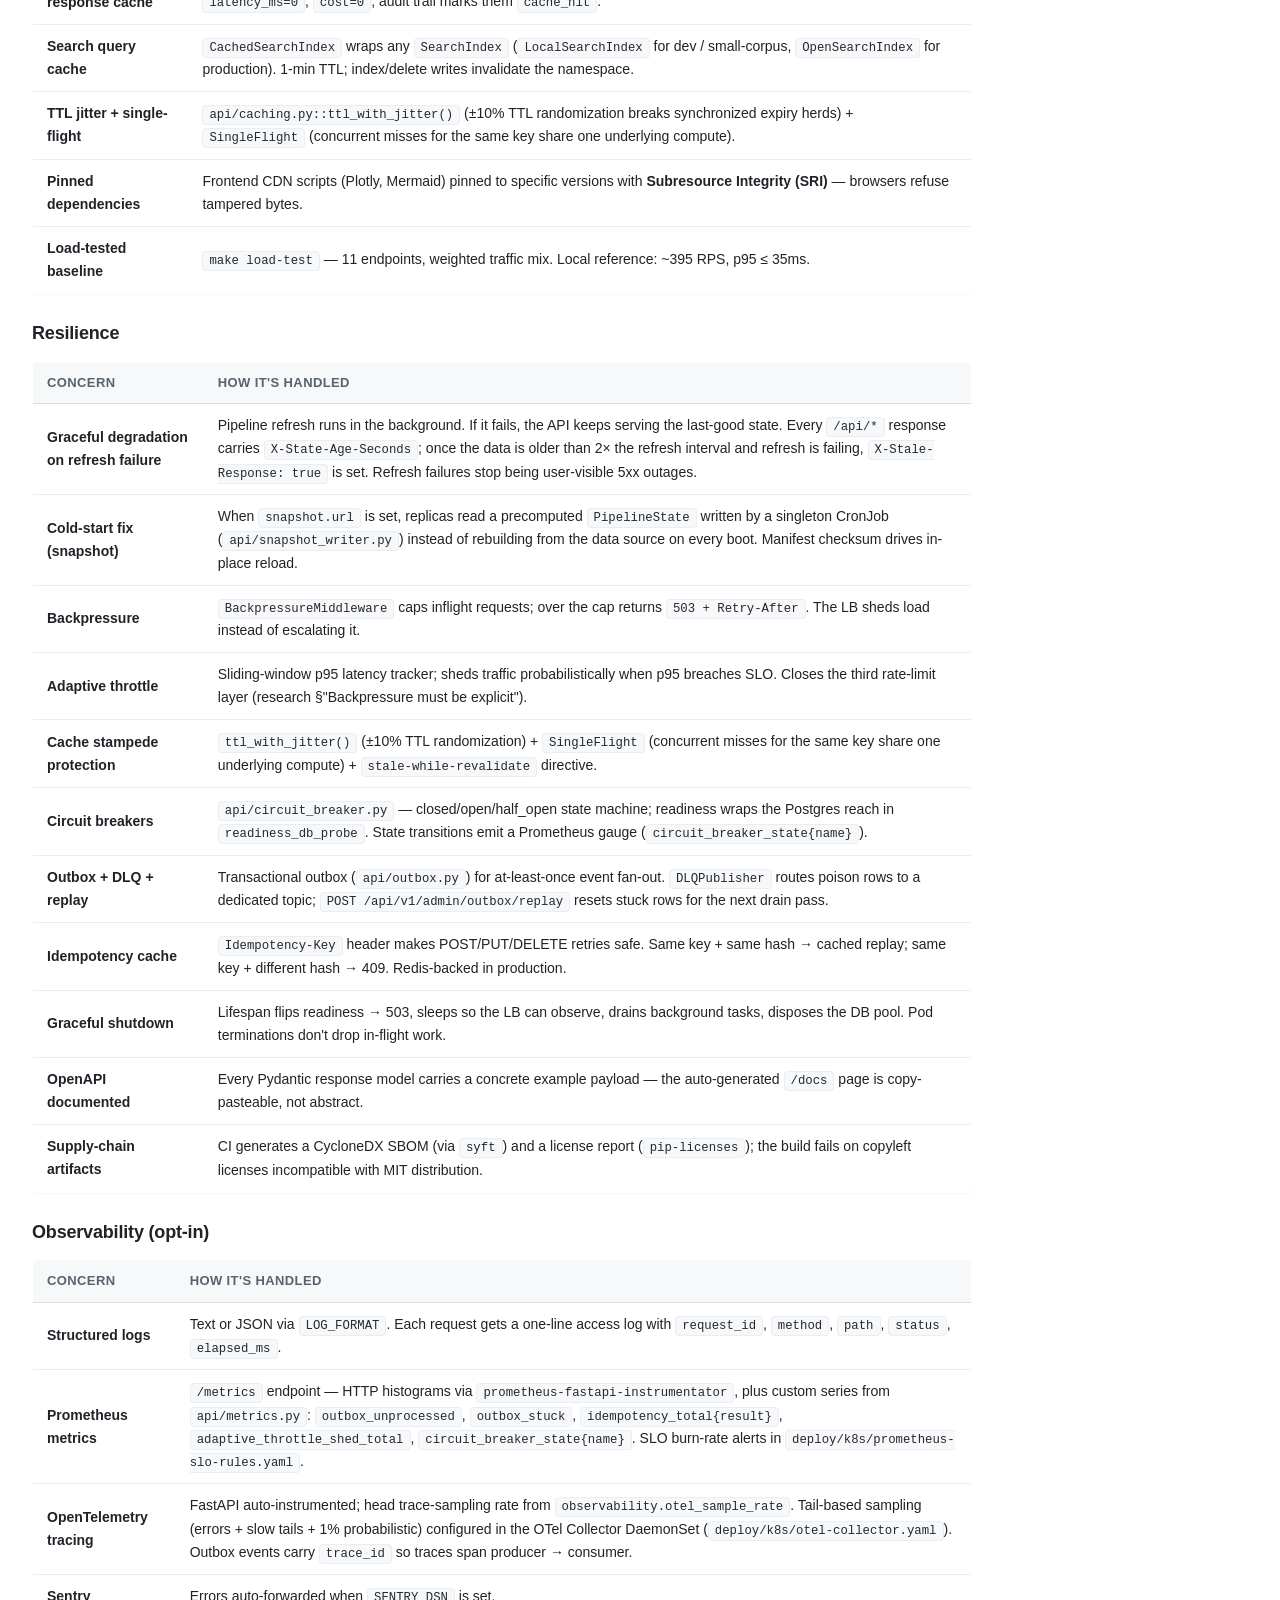
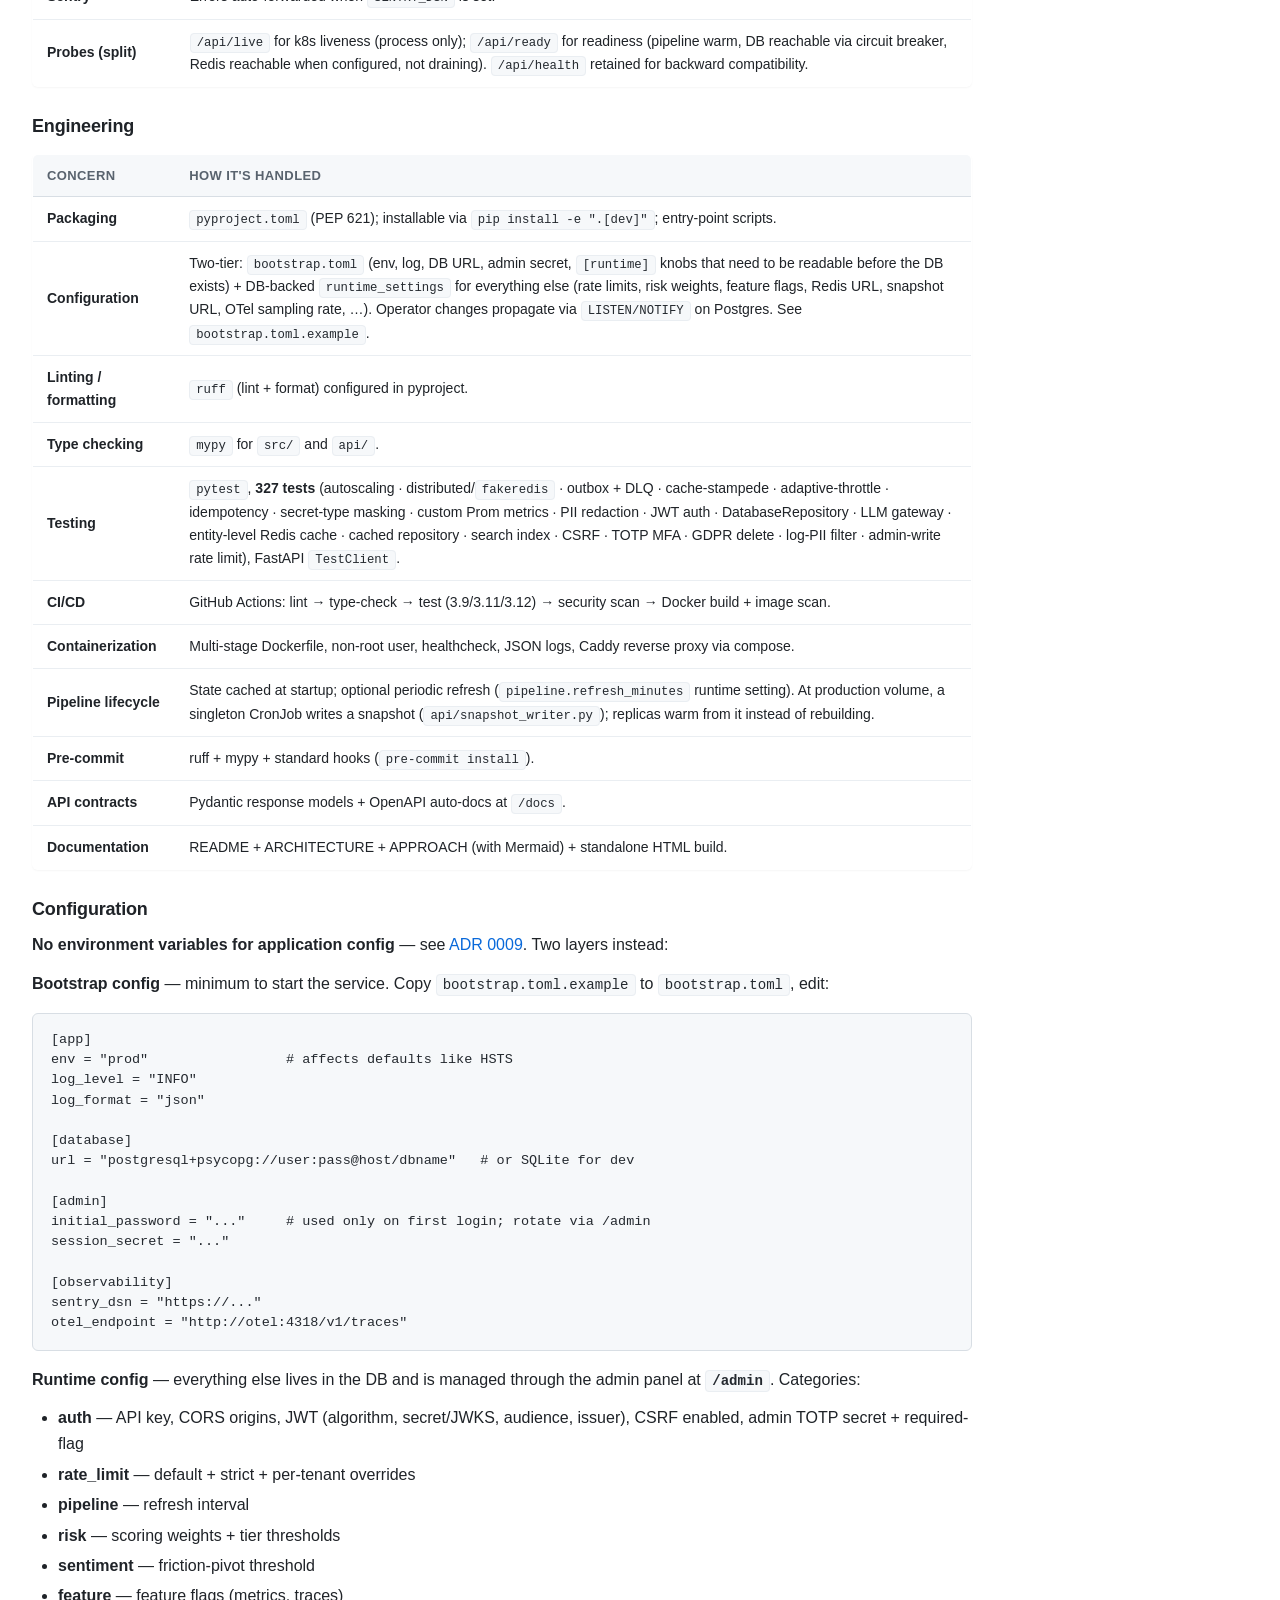
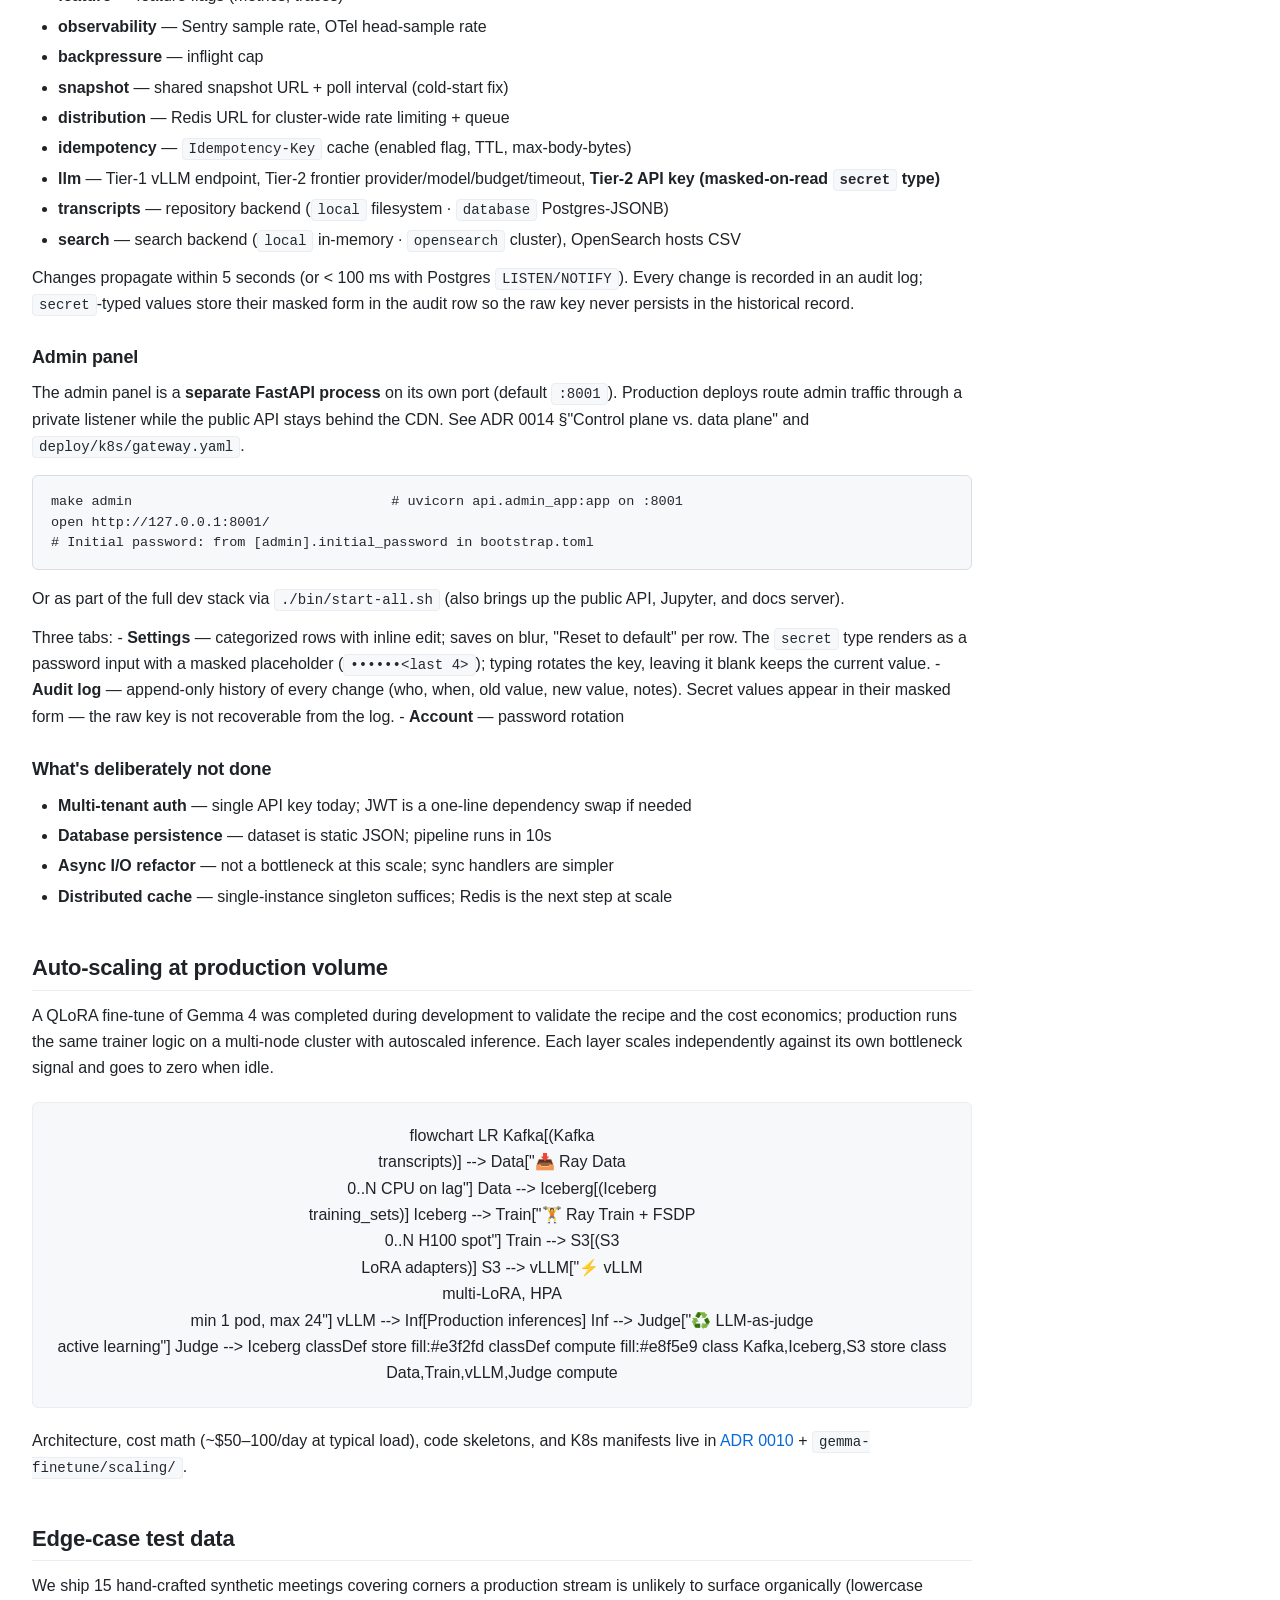
==== commit 4dc46371: "Docs: align with the six tier-1 hardening items shipped After the production-hardening commit (CSRF," ====
--- a/docs/html/index.html
+++ b/docs/html/index.html
@@ -339,7 +339,7 @@
 <p>An <strong>auto-scalable system</strong> that processes B2B meeting transcripts and surfaces topic categorization, sentiment trends, and strategic insights — exposed as a REST API with a lightweight web dashboard. <strong>Target scale: millions to 100M+ records.</strong></p>
 </blockquote>
 <p><a href=".github/workflows/ci.yml"><img alt="CI" src="https://img.shields.io/badge/CI-GitHub%20Actions-blue" /></a>
-<a href="https://github.com/"><img alt="Tests" src="https://img.shields.io/badge/tests-309%20passing-brightgreen" /></a>
+<a href="https://github.com/"><img alt="Tests" src="https://img.shields.io/badge/tests-327%20passing-brightgreen" /></a>
 <a href="pyproject.toml"><img alt="Coverage" src="https://img.shields.io/badge/coverage-94%25-brightgreen" /></a>
 <a href="https://github.com/"><img alt="Validation" src="https://img.shields.io/badge/validation-9%2F10%20pass-brightgreen" /></a>
 <a href="pyproject.toml"><img alt="Python" src="https://img.shields.io/badge/python-3.9%2B-blue" /></a>
@@ -850,10 +850,22 @@
 <td><code>require_jwt</code> dependency validates Bearer tokens (HS256 / RS256/ES256 via JWKS) when <code>auth.jwt_enabled = true</code>. Optional <code>aud</code>/<code>iss</code> claim checks. Co-exists with the API-key path during the migration window.</td>
 </tr>
 <tr>
+<td><strong>Admin MFA (TOTP)</strong></td>
+<td>Authenticator-app 2FA via <code>pyotp</code>. Setup flow (<code>POST /admin/totp/setup</code> → <code>/verify</code>) generates the secret + provisioning URI; once verified, login requires a 6-digit code in addition to the password. Same 401 envelope on missing/wrong code so attackers can't oracle the password.</td>
+</tr>
+<tr>
 <td><strong>Admin login brute-force guard</strong></td>
 <td>Stricter 5/min/IP rate limit on <code>/api/v1/admin/login</code> and <code>/api/v1/admin/password</code> via a dedicated FastAPI dependency (<code>strict_rate_limit</code>), layered on top of the global slowapi cap.</td>
 </tr>
 <tr>
+<td><strong>Admin-write rate limit</strong></td>
+<td>All admin write endpoints (settings update, snapshot rebuild, outbox replay, GDPR delete, TOTP setup/verify/disable) capped at 60/min/IP via <code>admin_write_rate_limit</code>. Bounds a compromised-session attacker.</td>
+</tr>
+<tr>
+<td><strong>CSRF protection</strong></td>
+<td><code>api/csrf.py</code> — double-submit cookie + <code>Sec-Fetch-Site</code> validation. Login issues <code>csrf_token</code> cookie; admin UI echoes it via <code>X-CSRF-Token</code>. <code>require_csrf</code> dep on every state-changing route. Toggleable via <code>auth.csrf_enabled</code>.</td>
+</tr>
+<tr>
 <td><strong>Body-size cap (DoS guard)</strong></td>
 <td><code>BodySizeLimitMiddleware</code> rejects requests &gt;1 MiB with a 413 envelope before any handler allocates buffers. Checks <code>Content-Length</code> first, then enforces the cap on streaming/chunked bodies.</td>
 </tr>
@@ -862,8 +874,16 @@
 <td>Opt-in via the <code>idempotency.enabled</code> runtime setting + per-request <code>Idempotency-Key</code> header. Cached replay = no duplicate writes; same key + different hash = 409. Redis storage when configured; in-process fallback otherwise.</td>
 </tr>
 <tr>
-<td><strong>PII redaction</strong></td>
+<td><strong>PII redaction (egress)</strong></td>
 <td><code>src/pii.py</code> — regex redactor for emails, phones, SSN, Luhn-validated credit cards, IPs, common API-key shapes. Returns redacted text + <code>RedactionSummary</code> (counts + match-density). Used by the LLM gateway before any prompt leaves the perimeter.</td>
+</tr>
+<tr>
+<td><strong>PII scrubbing in logs</strong></td>
+<td><code>_PiiScrubFilter</code> on the root logger runs every record's message + <code>ctx_*</code> string extras through the same redactor before any formatter sees it. Toggleable via <code>observability.pii_scrub_logs</code>.</td>
+</tr>
+<tr>
+<td><strong>GDPR right-to-be-forgotten</strong></td>
+<td><code>POST /admin/gdpr/delete-customer</code> (soft-confirm guard) — atomic delete from <code>meetings</code> + <code>customer.deleted</code> outbox event + hashed audit-log row + cache invalidation. Audit row never carries the raw customer name. Operator runbook: <a href="deploy/gdpr-runbook.md"><code>deploy/gdpr-runbook.md</code></a>.</td>
 </tr>
 <tr>
 <td><strong>CORS</strong></td>
@@ -1063,7 +1083,7 @@
 </tr>
 <tr>
 <td><strong>Testing</strong></td>
-<td><code>pytest</code>, <strong>309 tests</strong> (autoscaling · distributed/<code>fakeredis</code> · outbox + DLQ · cache-stampede · adaptive-throttle · idempotency · secret-type masking · custom Prom metrics · PII redaction · JWT auth · DatabaseRepository · LLM gateway · entity-level Redis cache · cached repository · search index), FastAPI <code>TestClient</code>.</td>
+<td><code>pytest</code>, <strong>327 tests</strong> (autoscaling · distributed/<code>fakeredis</code> · outbox + DLQ · cache-stampede · adaptive-throttle · idempotency · secret-type masking · custom Prom metrics · PII redaction · JWT auth · DatabaseRepository · LLM gateway · entity-level Redis cache · cached repository · search index · CSRF · TOTP MFA · GDPR delete · log-PII filter · admin-write rate limit), FastAPI <code>TestClient</code>.</td>
 </tr>
 <tr>
 <td><strong>CI/CD</strong></td>
@@ -1112,7 +1132,7 @@
 </code></pre>
 <p><strong>Runtime config</strong> — everything else lives in the DB and is managed through the admin panel at <strong><code>/admin</code></strong>. Categories:</p>
 <ul>
-<li><strong>auth</strong> — API key, CORS origins, JWT (algorithm, secret/JWKS, audience, issuer)</li>
+<li><strong>auth</strong> — API key, CORS origins, JWT (algorithm, secret/JWKS, audience, issuer), CSRF enabled, admin TOTP secret + required-flag</li>
 <li><strong>rate_limit</strong> — default + strict + per-tenant overrides</li>
 <li><strong>pipeline</strong> — refresh interval</li>
 <li><strong>risk</strong> — scoring weights + tier thresholds</li>
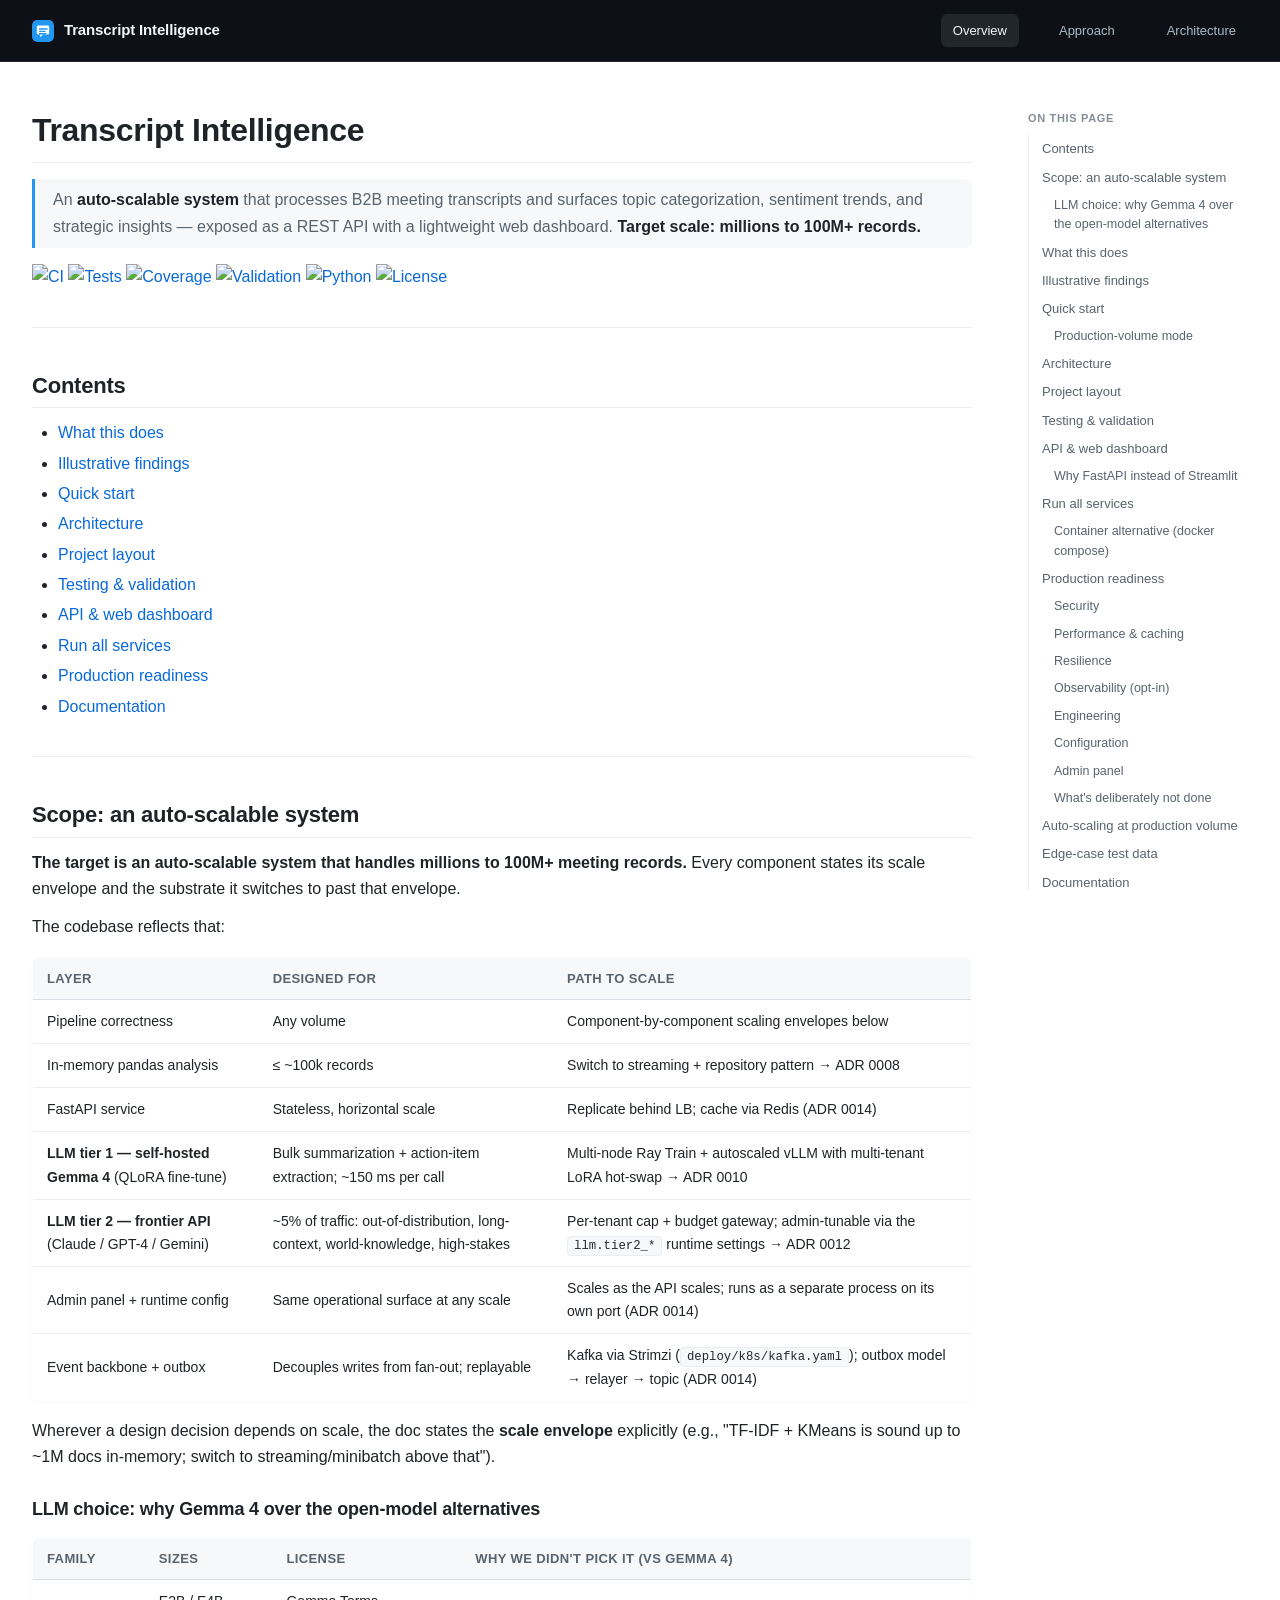
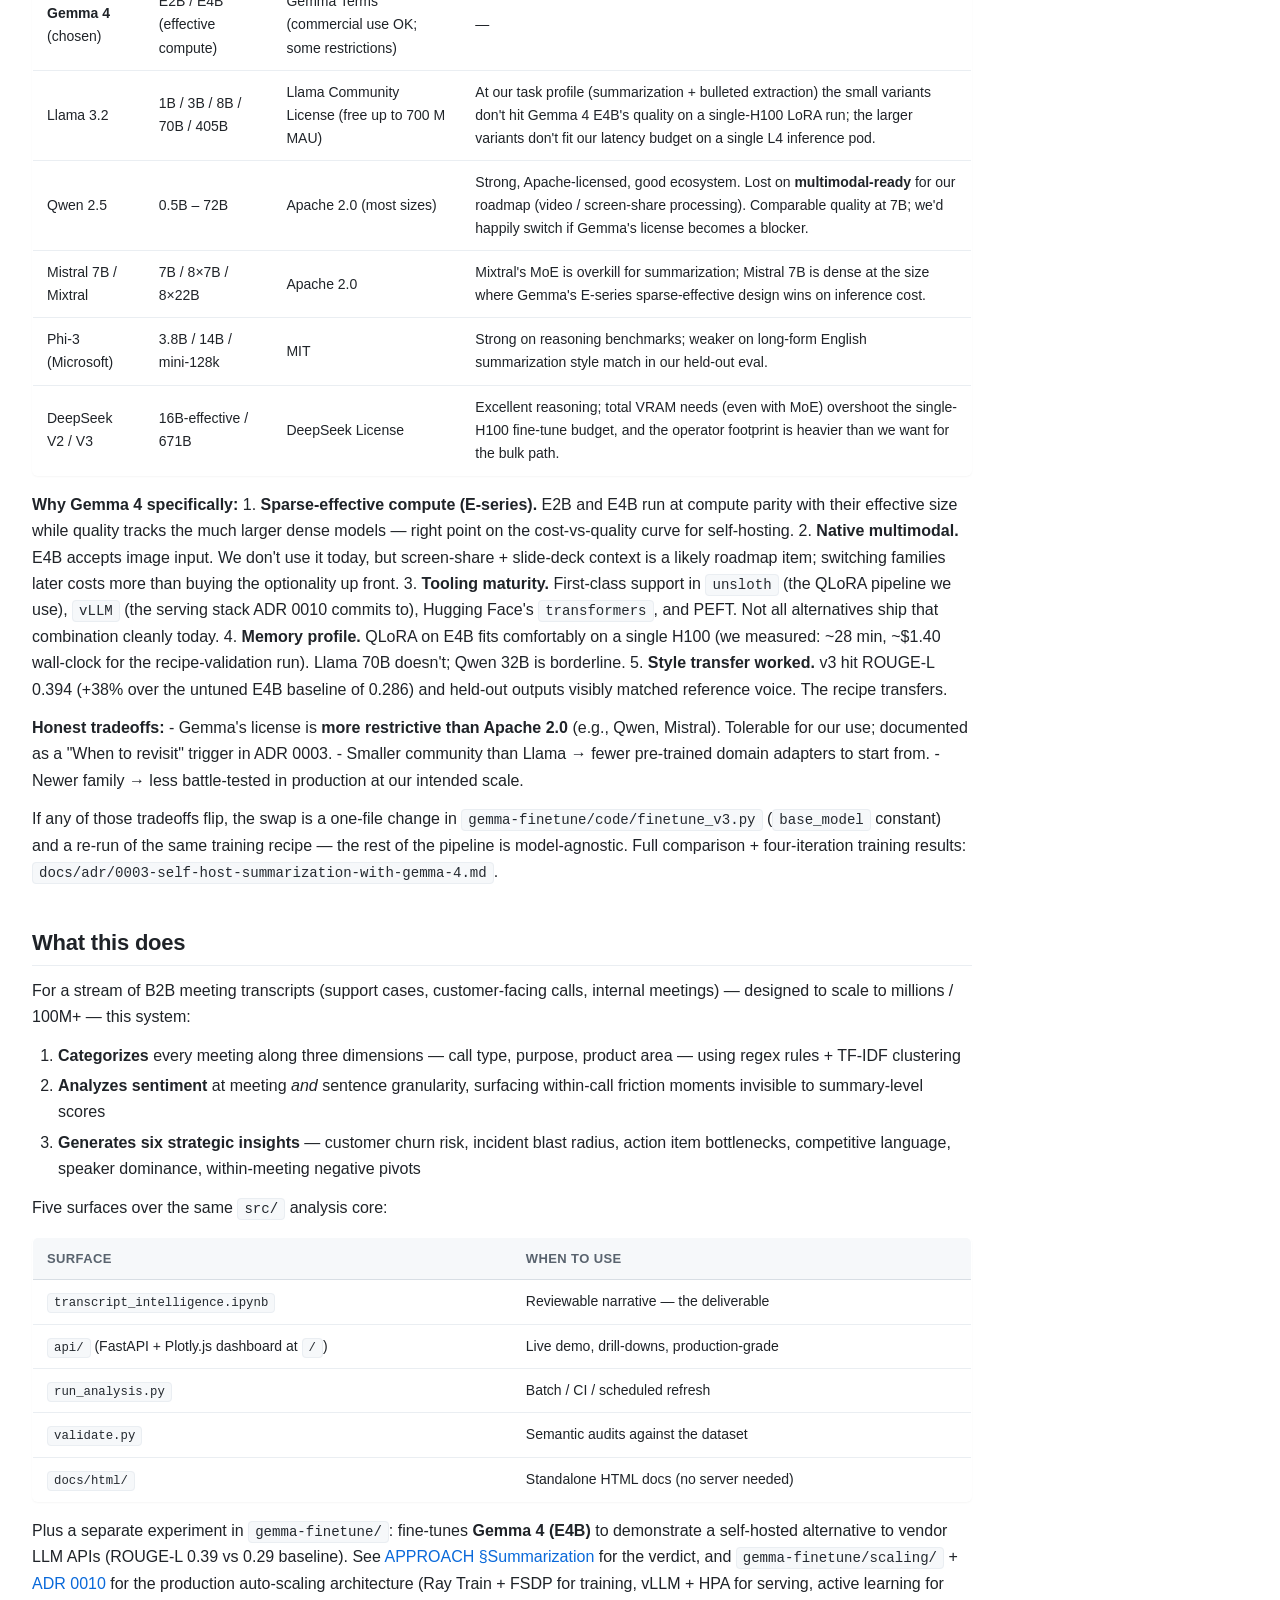
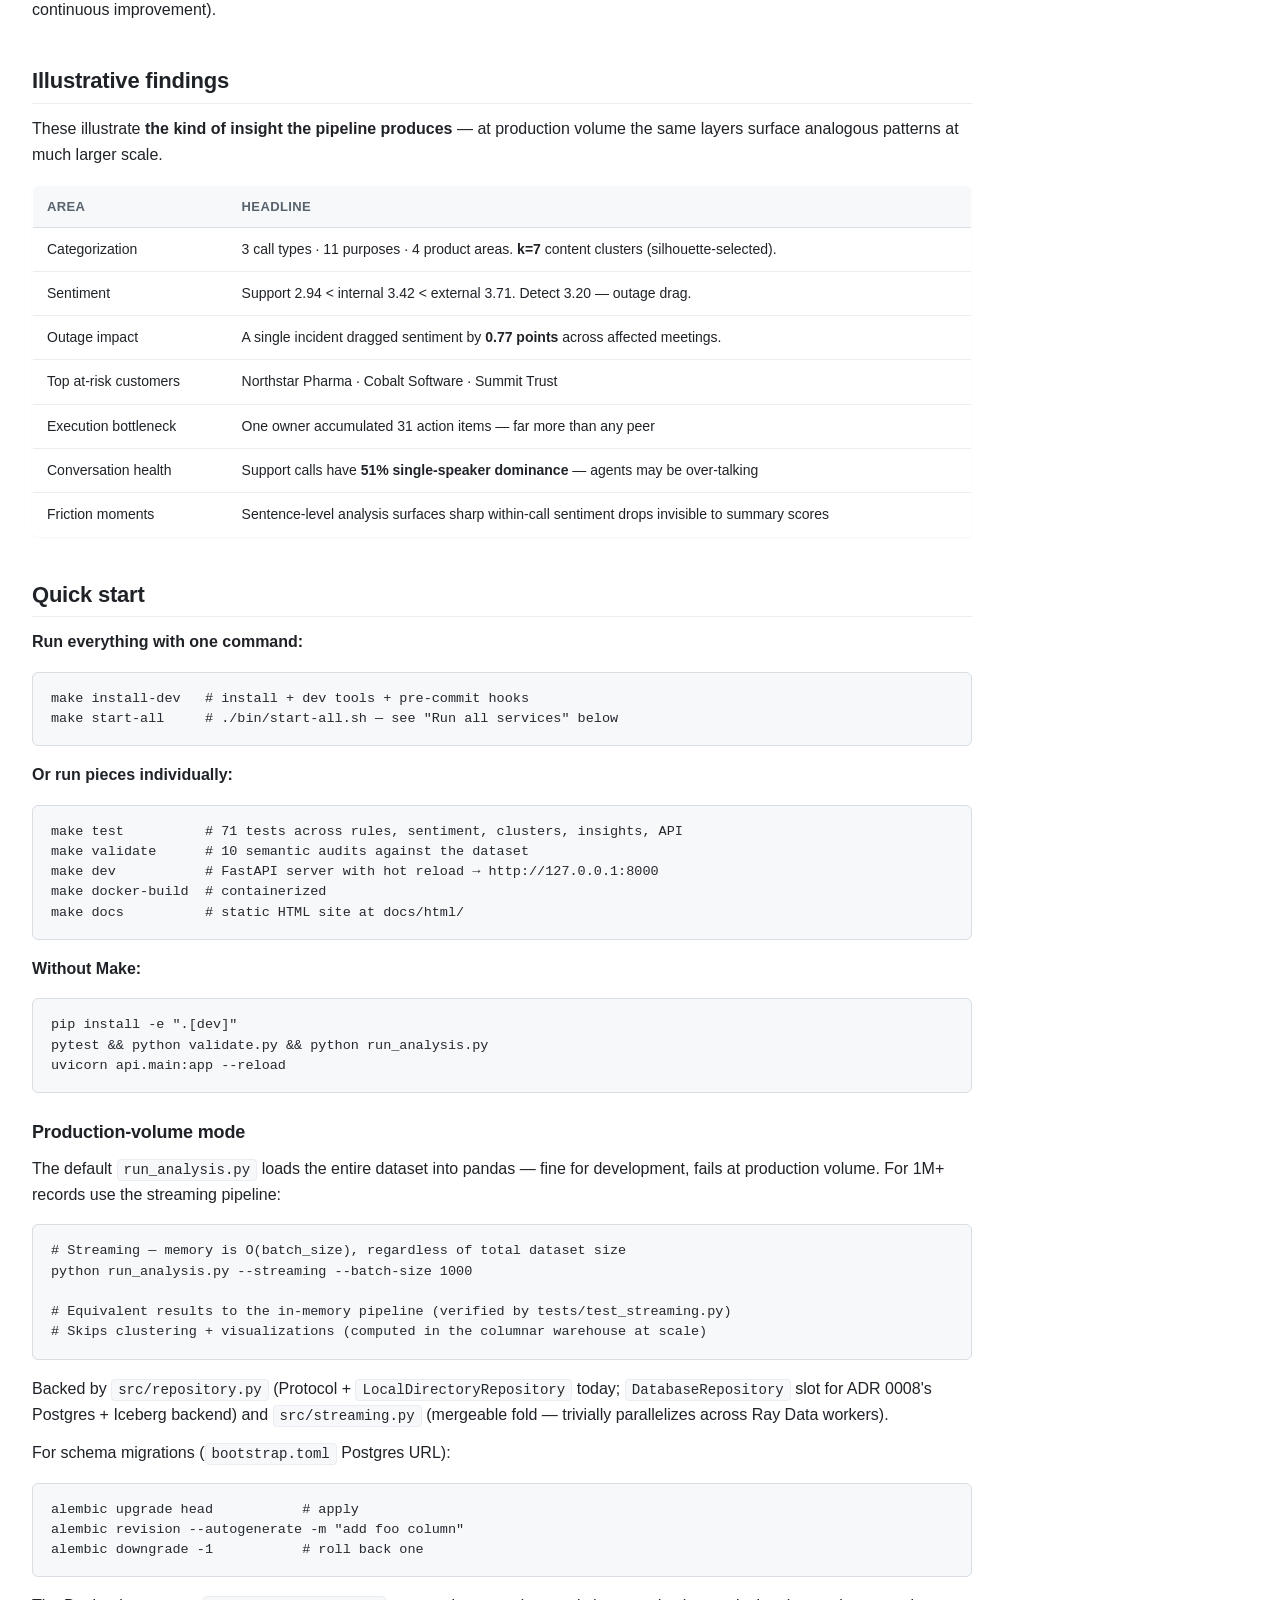
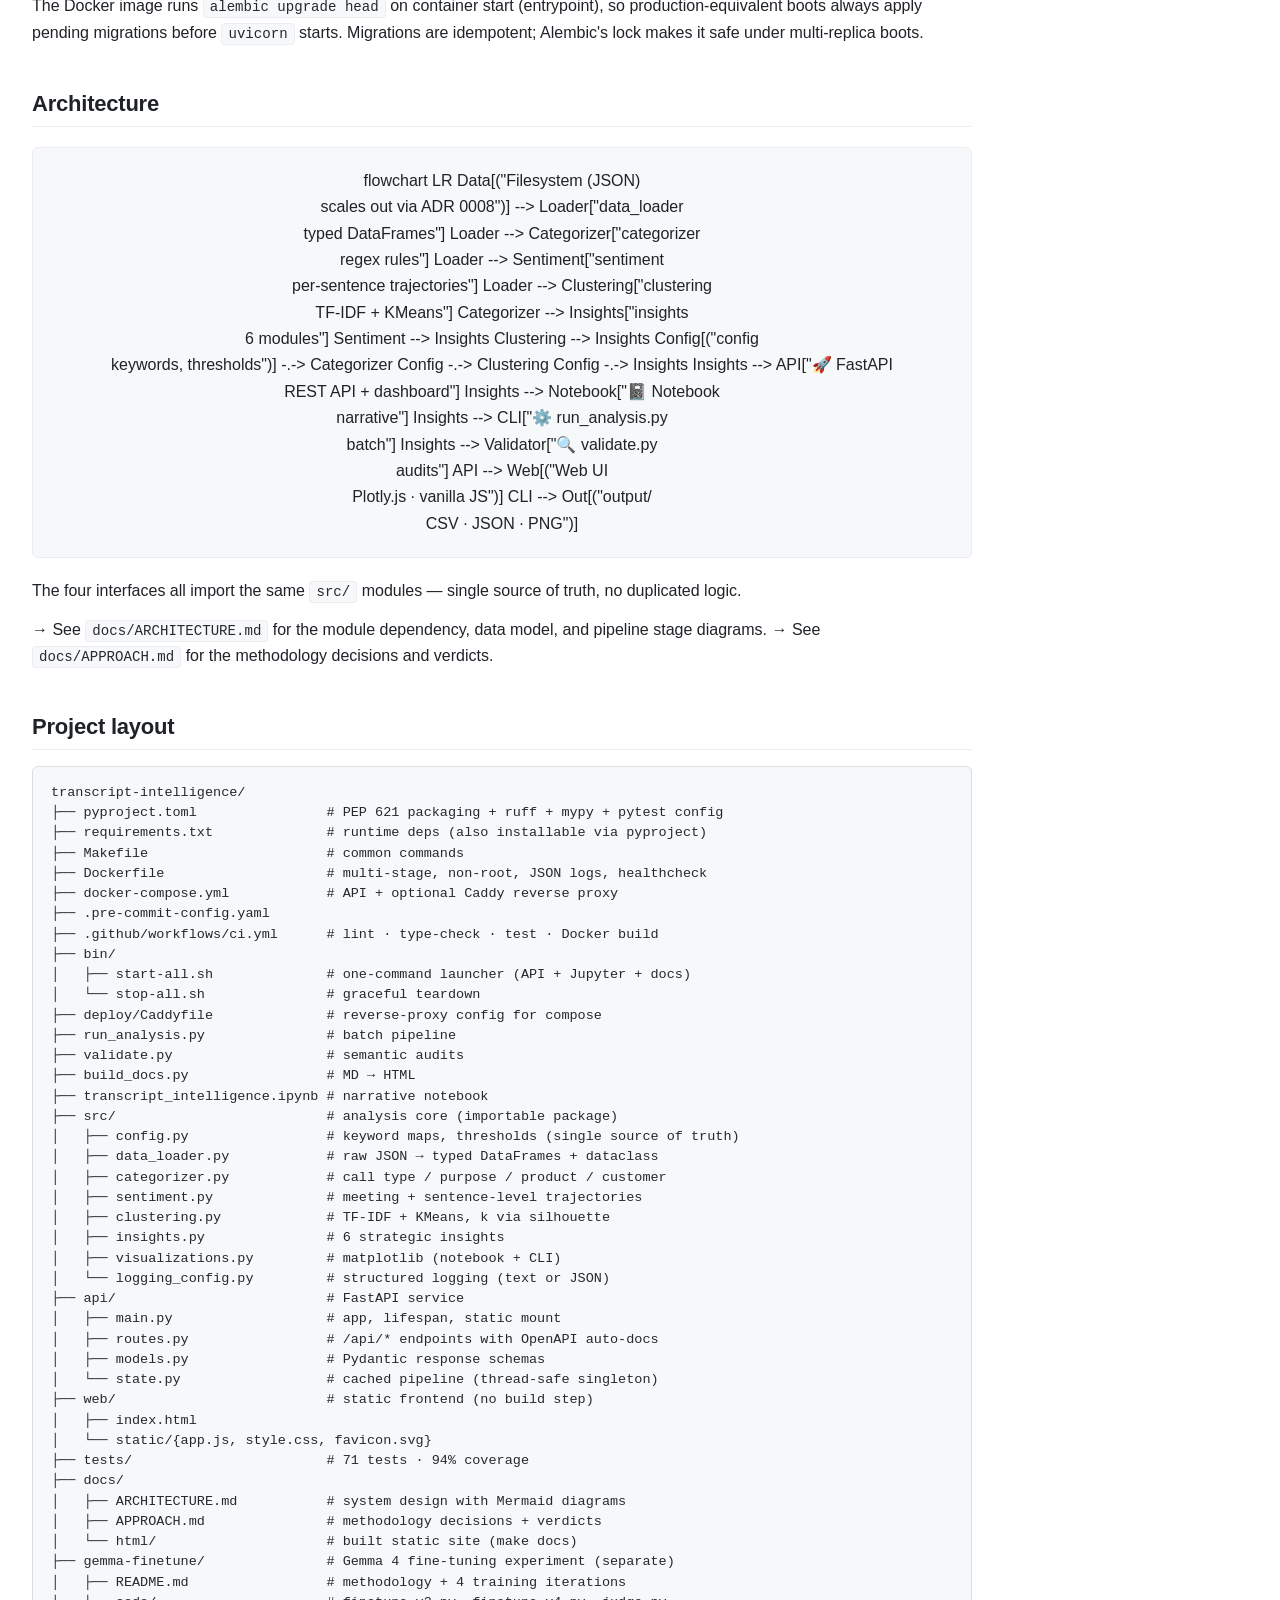
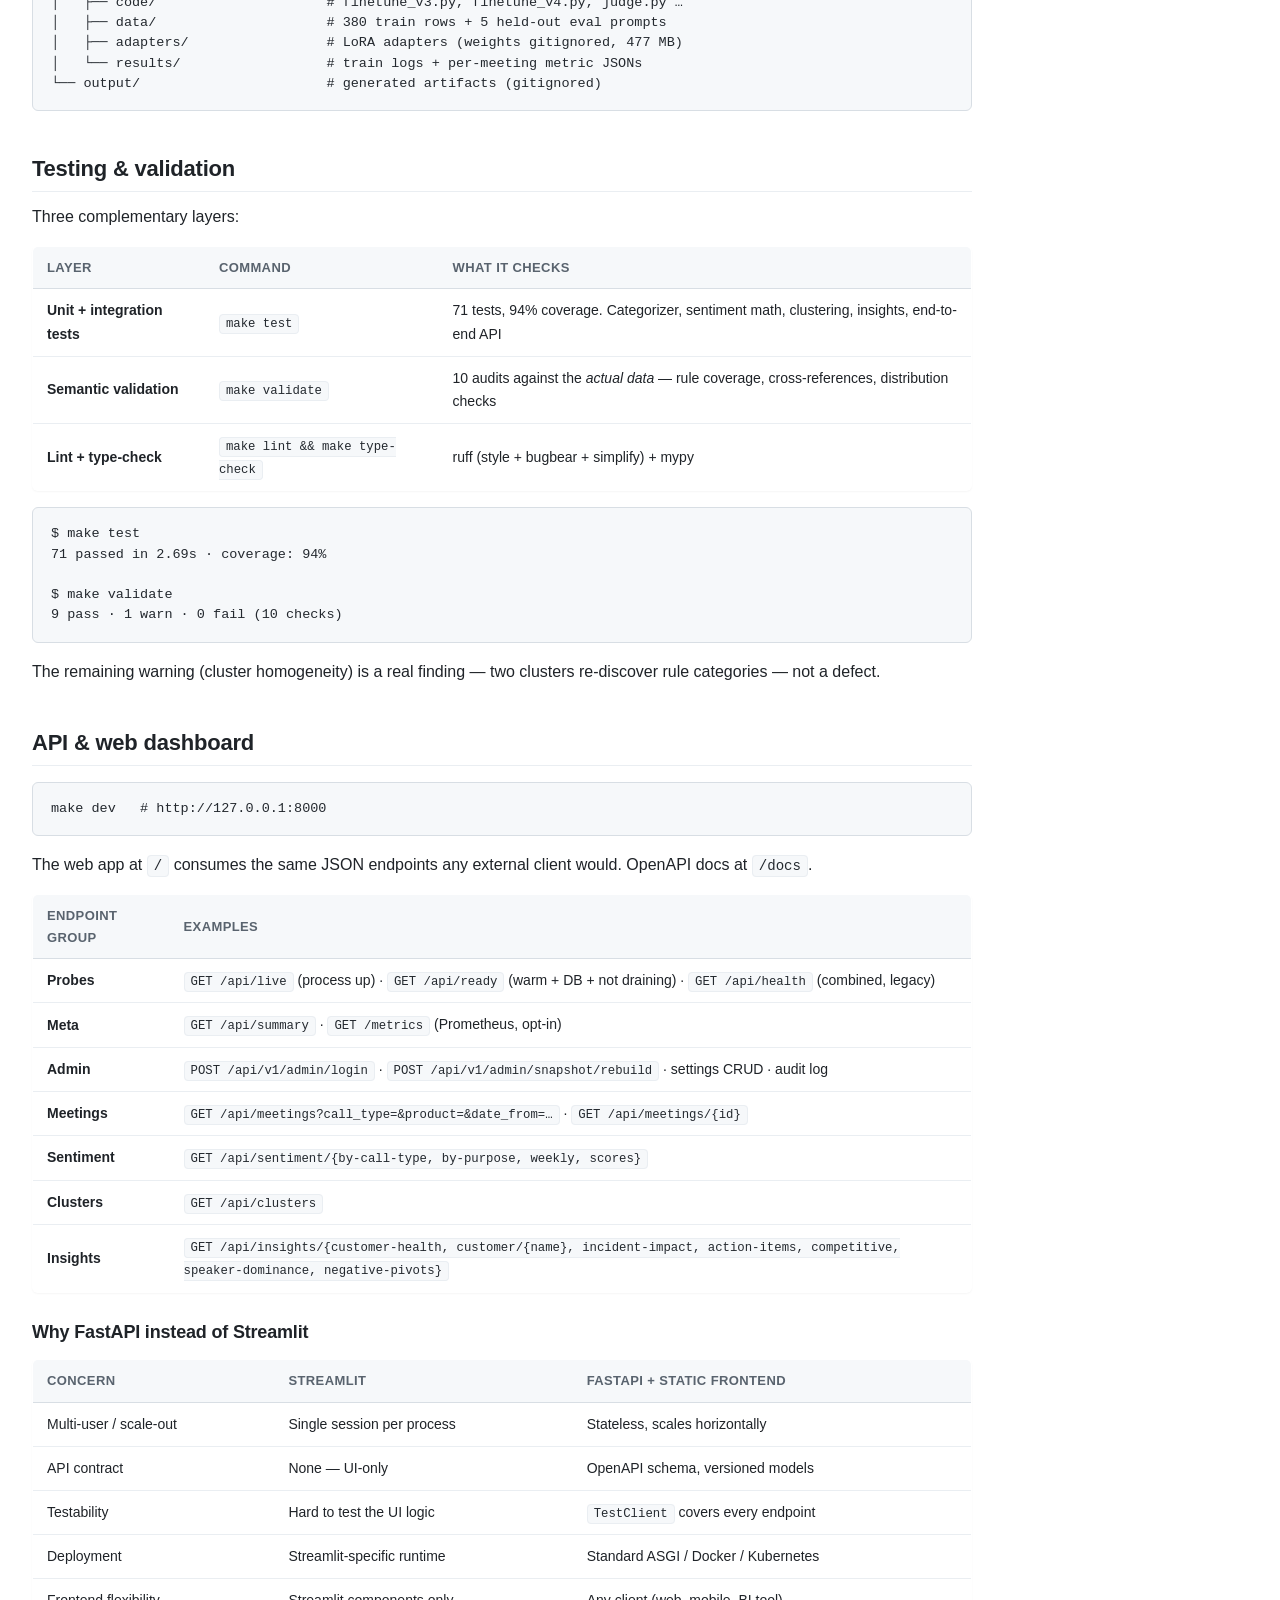
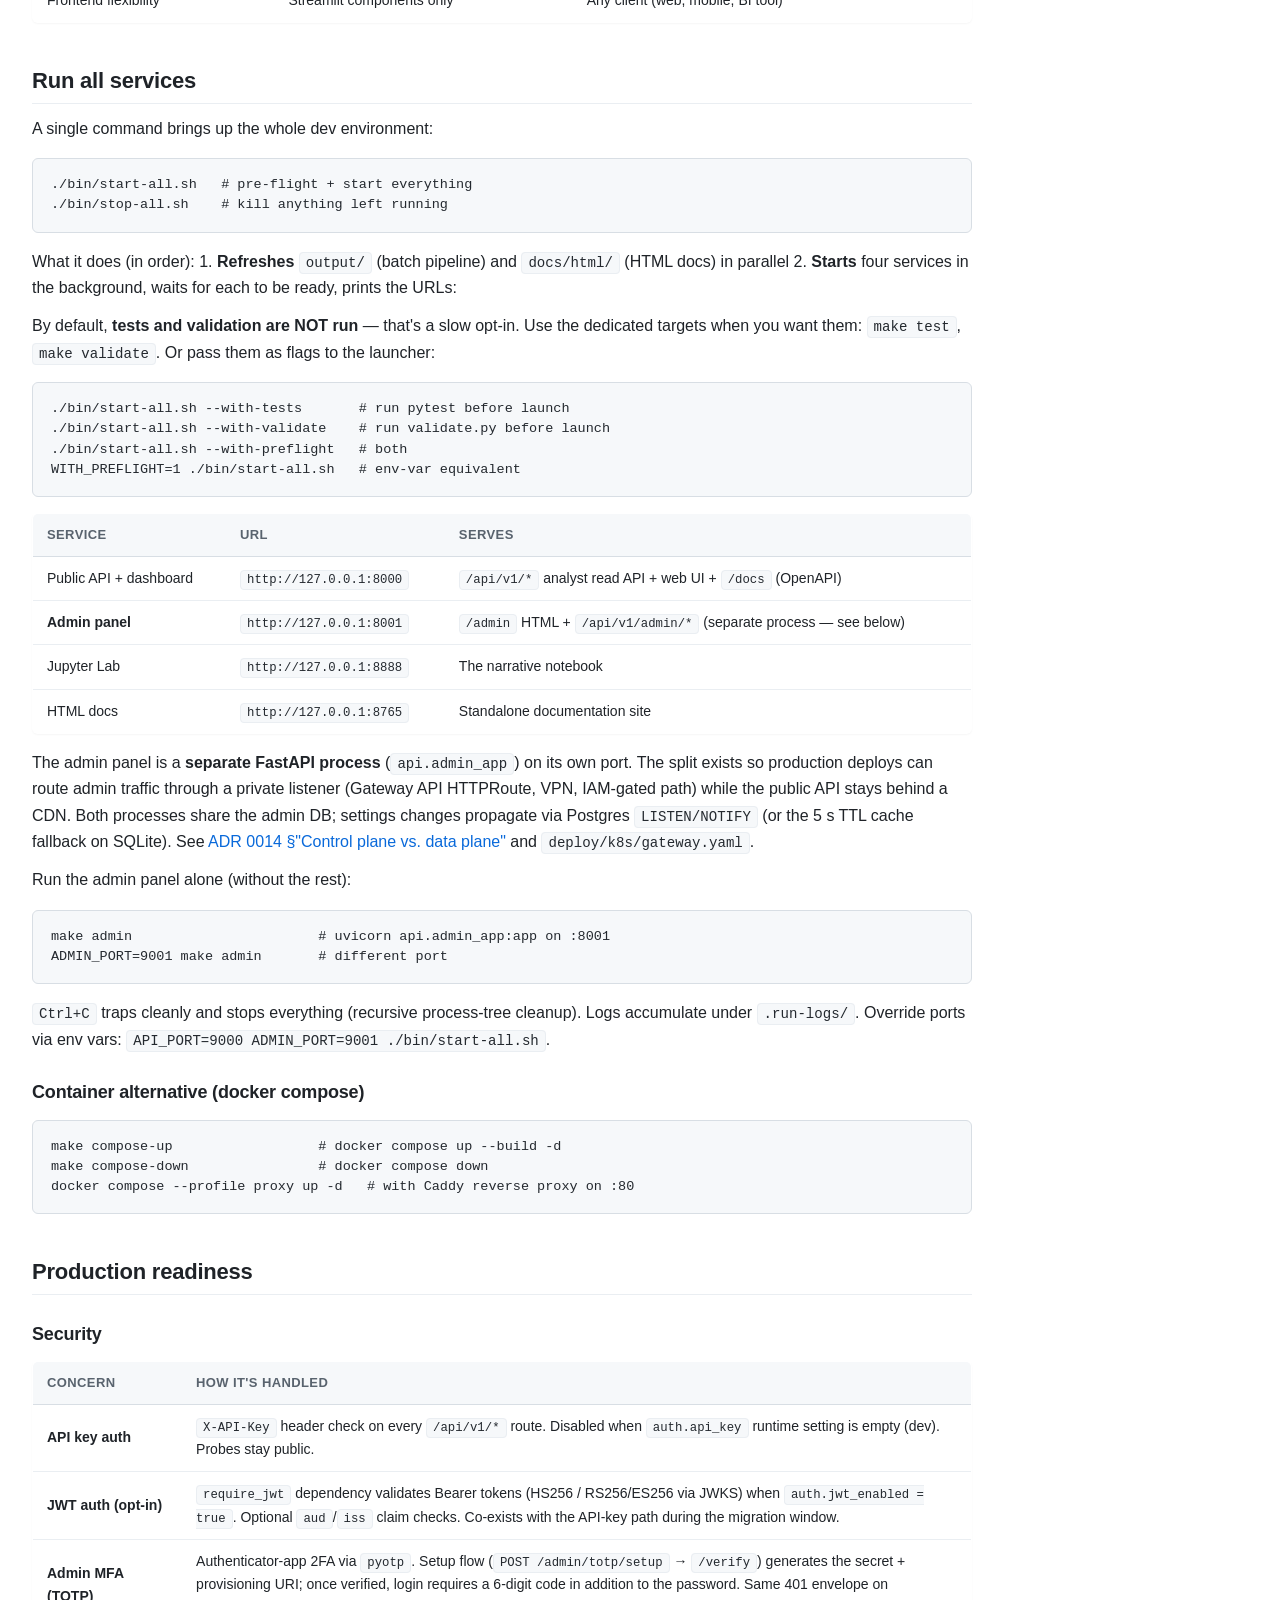
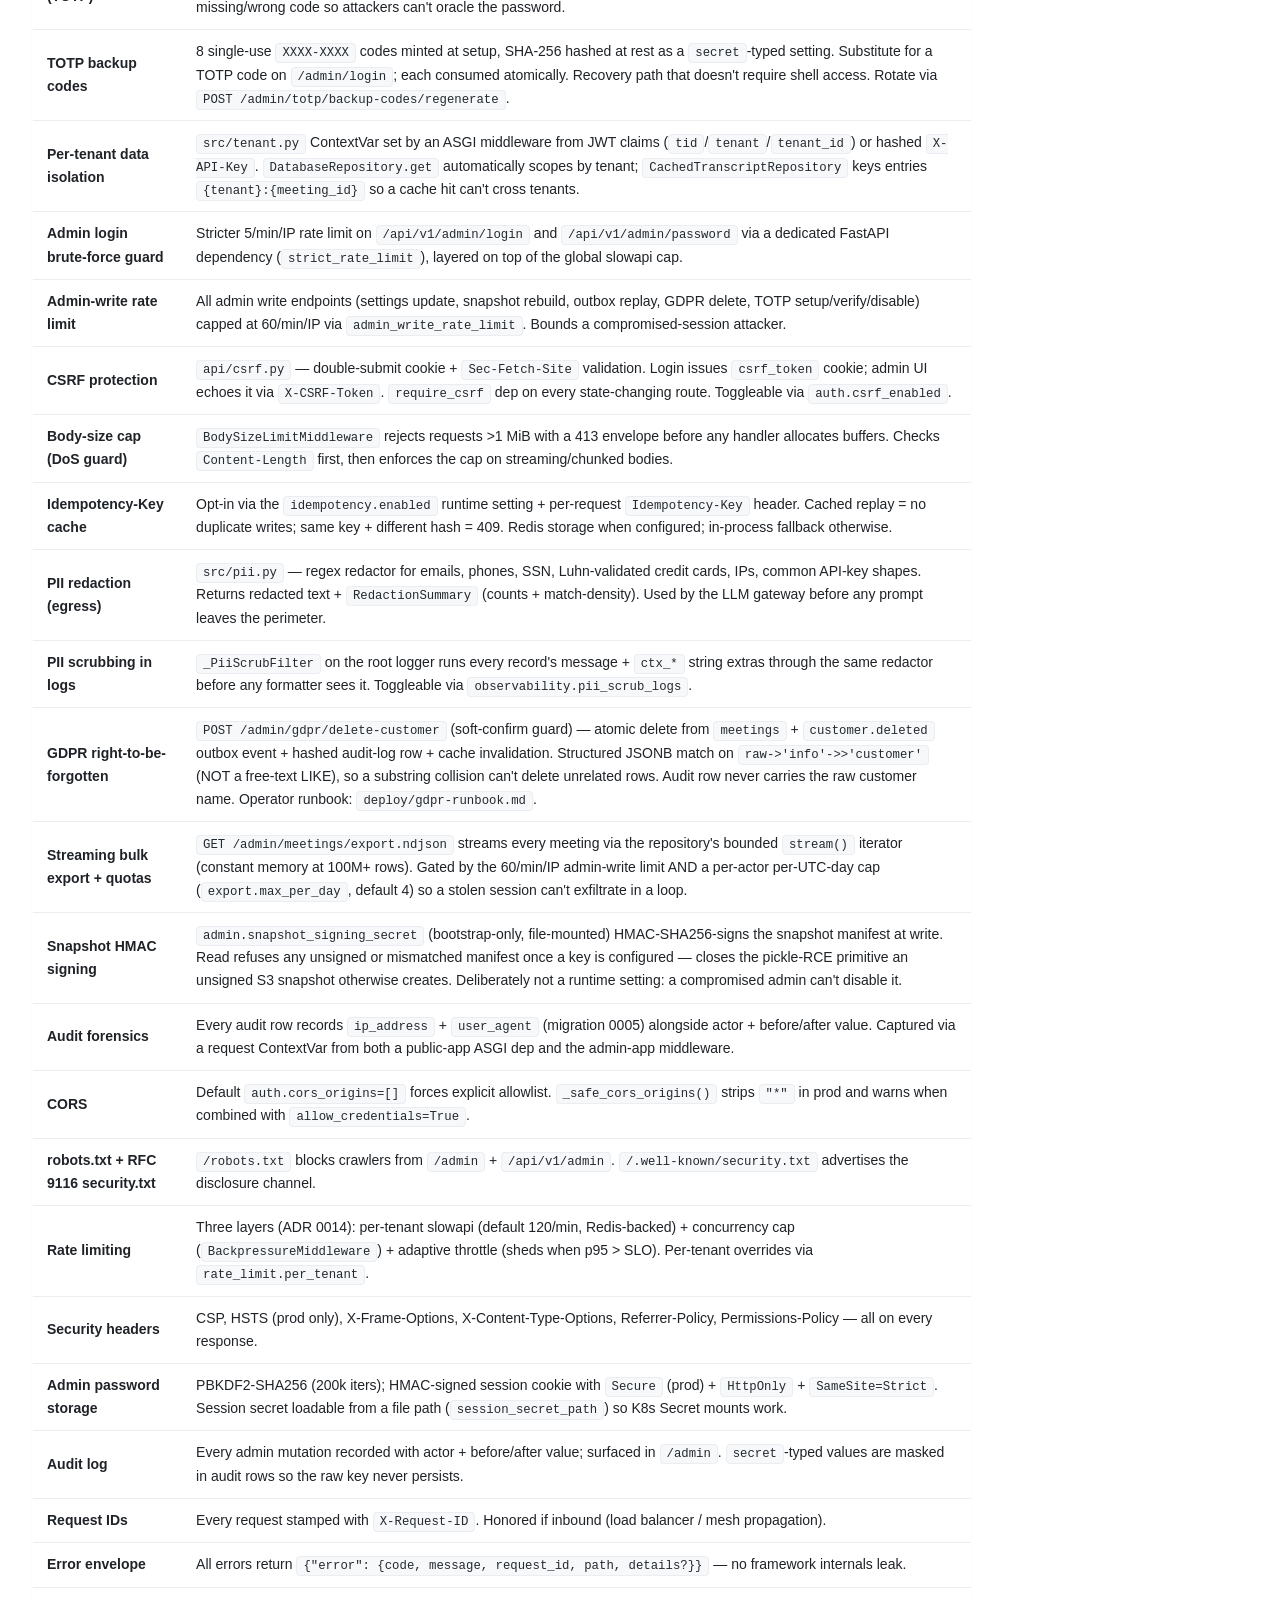
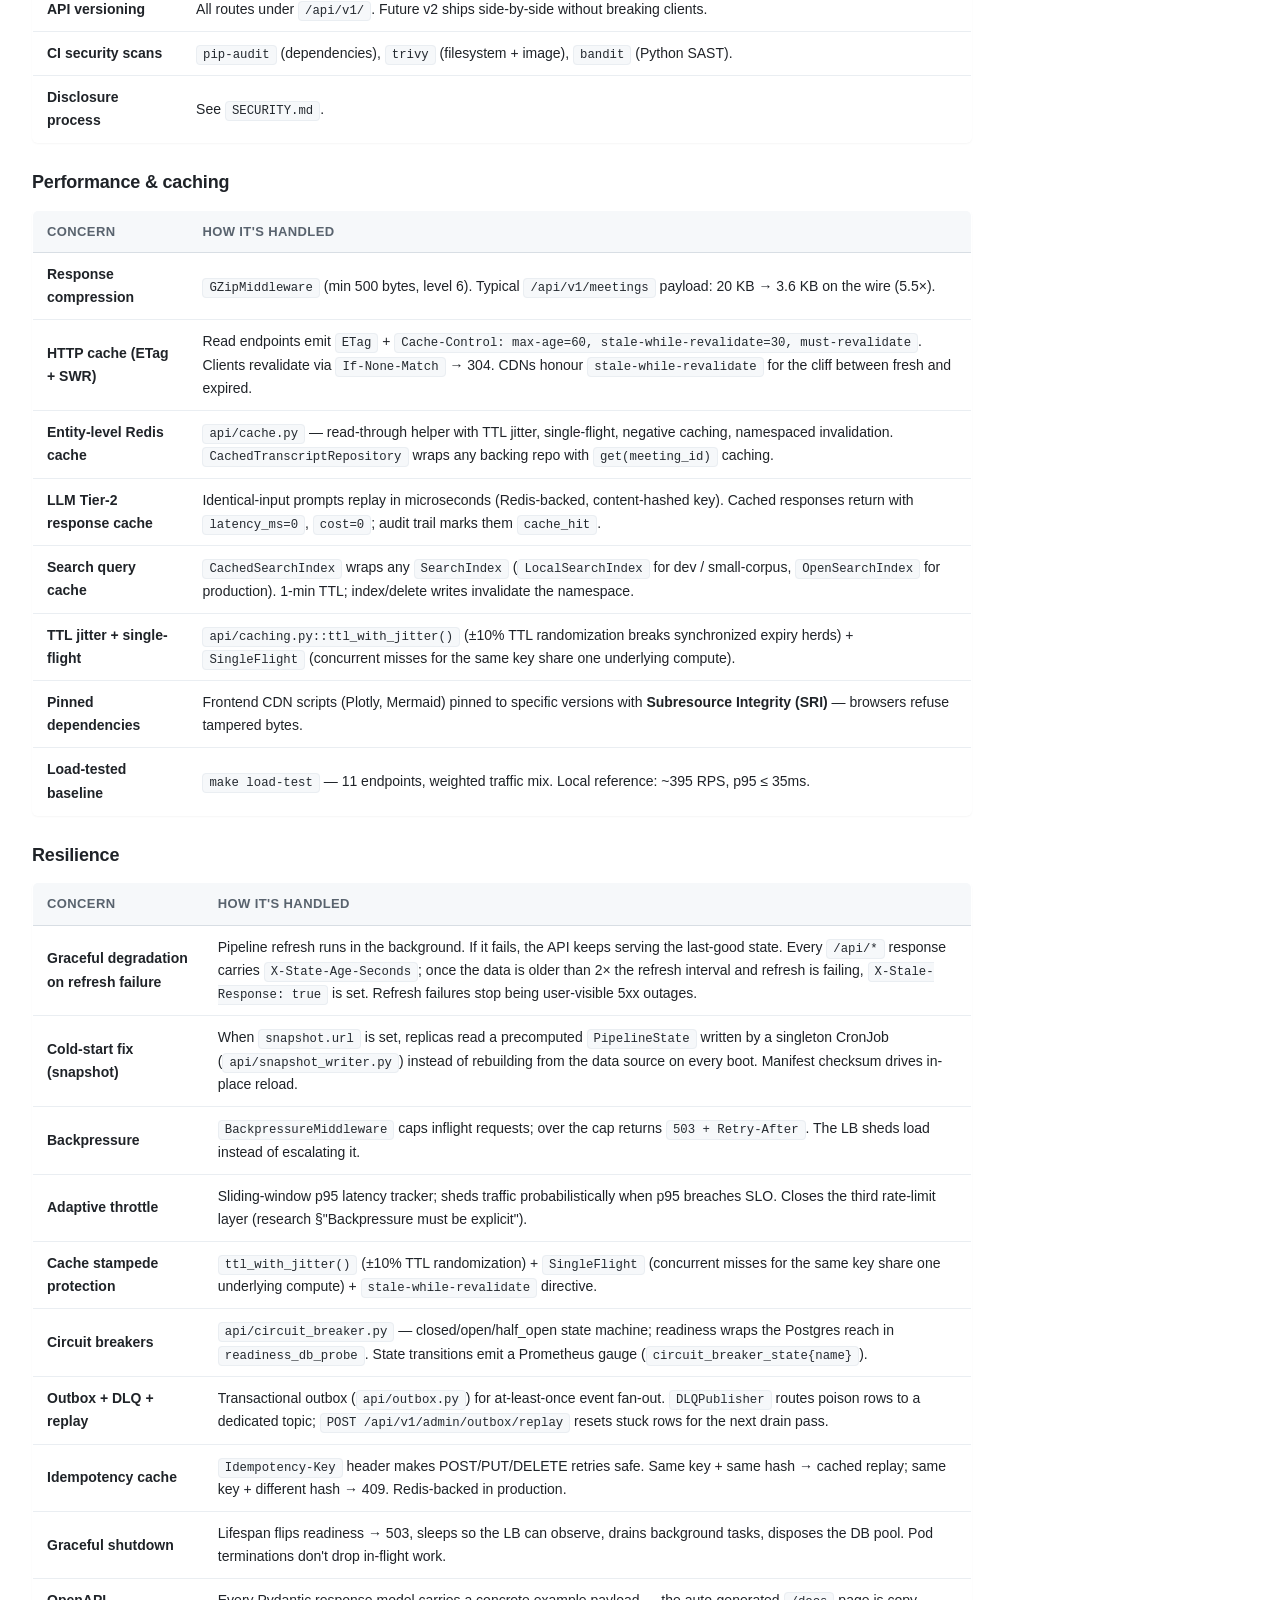
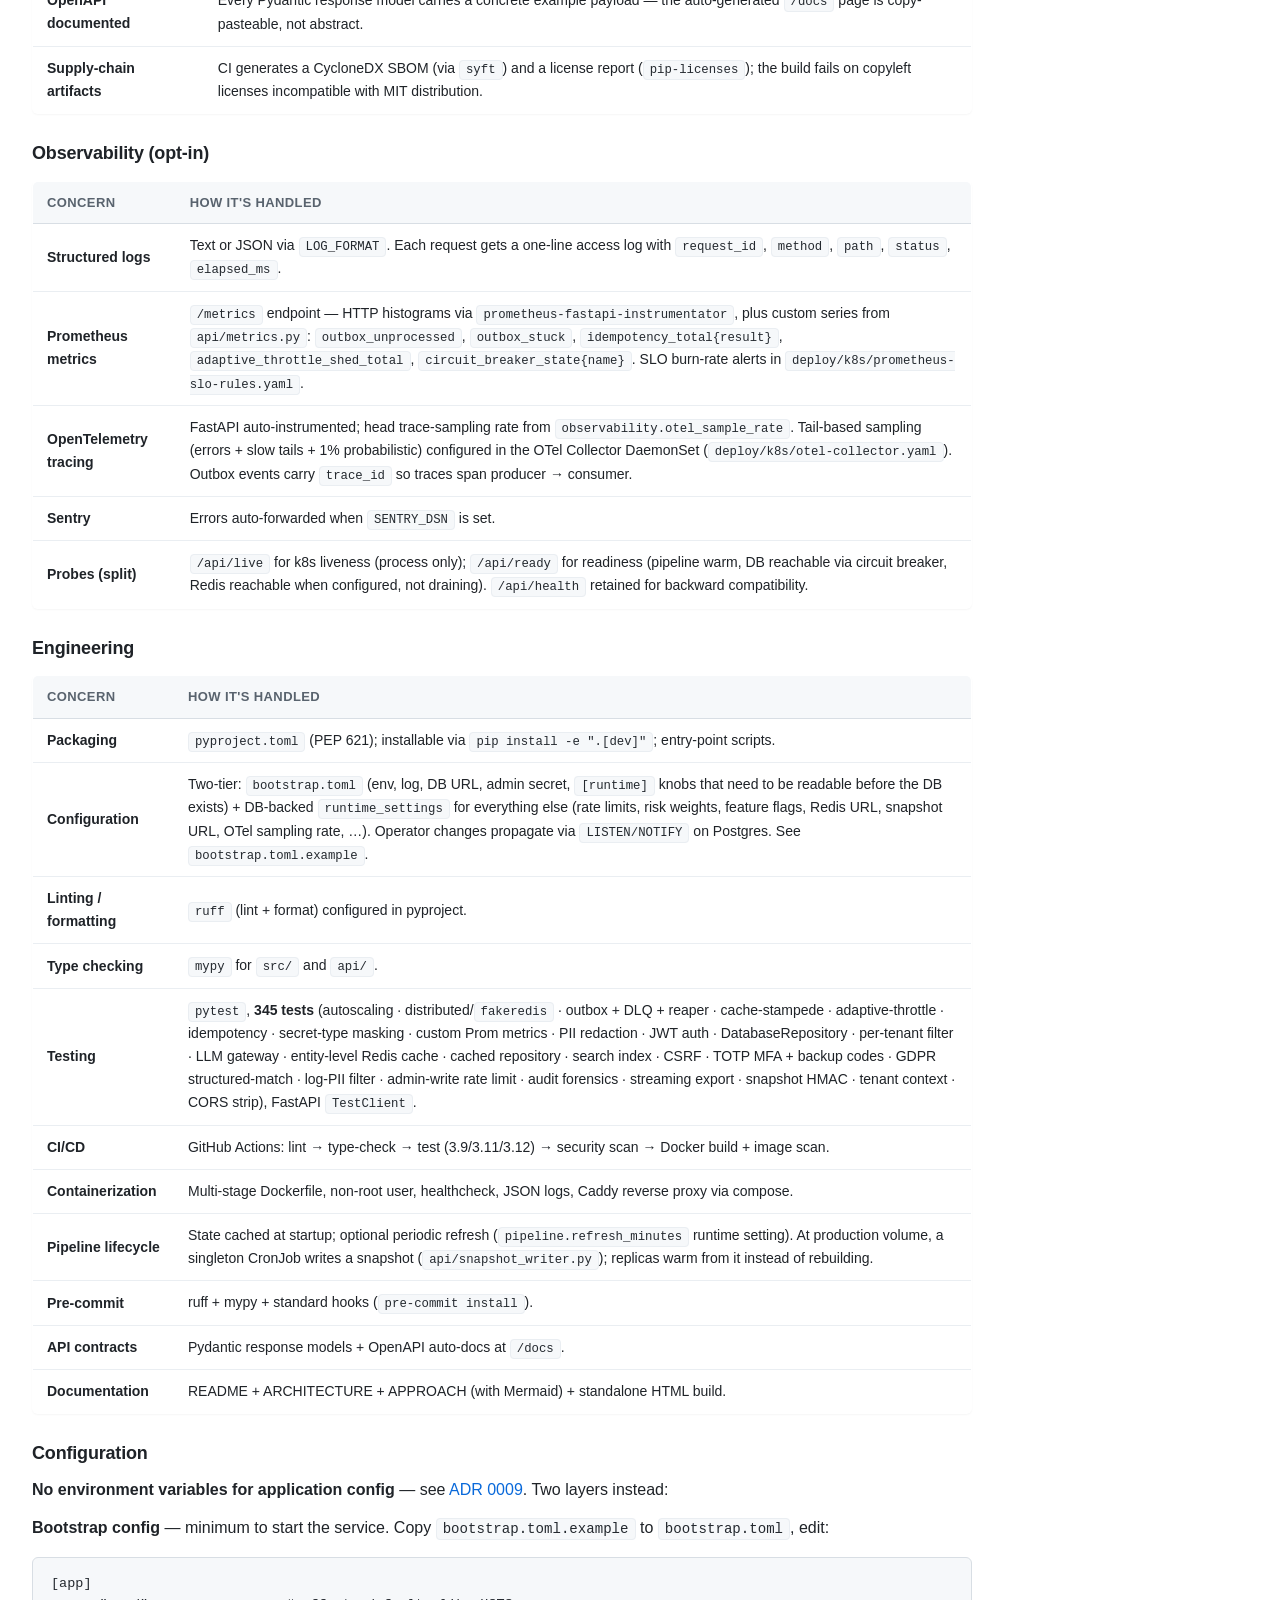
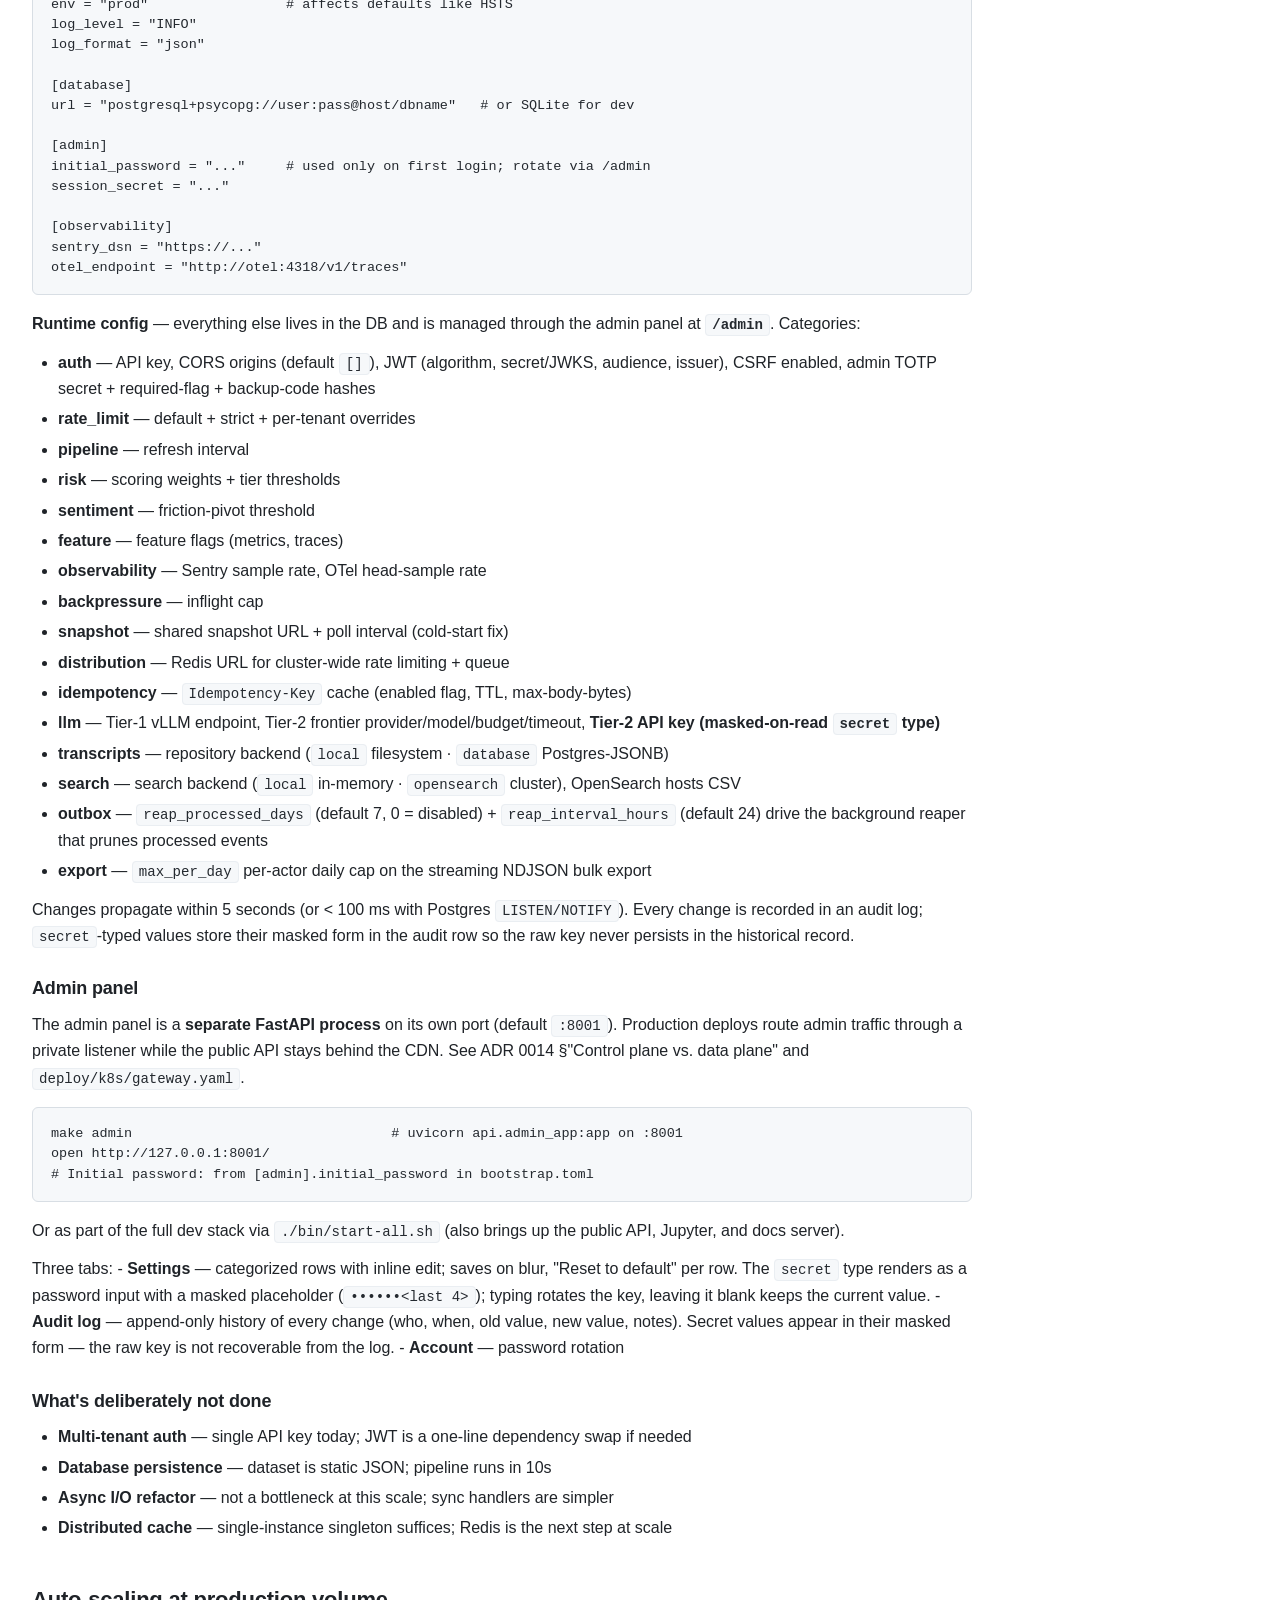
==== commit 697e911a: "Docs: align with the last three production rounds Catches the documentation surface up after commits" ====
--- a/docs/html/index.html
+++ b/docs/html/index.html
@@ -339,7 +339,7 @@
 <p>An <strong>auto-scalable system</strong> that processes B2B meeting transcripts and surfaces topic categorization, sentiment trends, and strategic insights — exposed as a REST API with a lightweight web dashboard. <strong>Target scale: millions to 100M+ records.</strong></p>
 </blockquote>
 <p><a href=".github/workflows/ci.yml"><img alt="CI" src="https://img.shields.io/badge/CI-GitHub%20Actions-blue" /></a>
-<a href="https://github.com/"><img alt="Tests" src="https://img.shields.io/badge/tests-327%20passing-brightgreen" /></a>
+<a href="https://github.com/"><img alt="Tests" src="https://img.shields.io/badge/tests-345%20passing-brightgreen" /></a>
 <a href="pyproject.toml"><img alt="Coverage" src="https://img.shields.io/badge/coverage-94%25-brightgreen" /></a>
 <a href="https://github.com/"><img alt="Validation" src="https://img.shields.io/badge/validation-9%2F10%20pass-brightgreen" /></a>
 <a href="pyproject.toml"><img alt="Python" src="https://img.shields.io/badge/python-3.9%2B-blue" /></a>
@@ -854,6 +854,14 @@
 <td>Authenticator-app 2FA via <code>pyotp</code>. Setup flow (<code>POST /admin/totp/setup</code> → <code>/verify</code>) generates the secret + provisioning URI; once verified, login requires a 6-digit code in addition to the password. Same 401 envelope on missing/wrong code so attackers can't oracle the password.</td>
 </tr>
 <tr>
+<td><strong>TOTP backup codes</strong></td>
+<td>8 single-use <code>XXXX-XXXX</code> codes minted at setup, SHA-256 hashed at rest as a <code>secret</code>-typed setting. Substitute for a TOTP code on <code>/admin/login</code>; each consumed atomically. Recovery path that doesn't require shell access. Rotate via <code>POST /admin/totp/backup-codes/regenerate</code>.</td>
+</tr>
+<tr>
+<td><strong>Per-tenant data isolation</strong></td>
+<td><code>src/tenant.py</code> ContextVar set by an ASGI middleware from JWT claims (<code>tid</code>/<code>tenant</code>/<code>tenant_id</code>) or hashed <code>X-API-Key</code>. <code>DatabaseRepository.get</code> automatically scopes by tenant; <code>CachedTranscriptRepository</code> keys entries <code>{tenant}:{meeting_id}</code> so a cache hit can't cross tenants.</td>
+</tr>
+<tr>
 <td><strong>Admin login brute-force guard</strong></td>
 <td>Stricter 5/min/IP rate limit on <code>/api/v1/admin/login</code> and <code>/api/v1/admin/password</code> via a dedicated FastAPI dependency (<code>strict_rate_limit</code>), layered on top of the global slowapi cap.</td>
 </tr>
@@ -883,11 +891,27 @@
 </tr>
 <tr>
 <td><strong>GDPR right-to-be-forgotten</strong></td>
-<td><code>POST /admin/gdpr/delete-customer</code> (soft-confirm guard) — atomic delete from <code>meetings</code> + <code>customer.deleted</code> outbox event + hashed audit-log row + cache invalidation. Audit row never carries the raw customer name. Operator runbook: <a href="deploy/gdpr-runbook.md"><code>deploy/gdpr-runbook.md</code></a>.</td>
+<td><code>POST /admin/gdpr/delete-customer</code> (soft-confirm guard) — atomic delete from <code>meetings</code> + <code>customer.deleted</code> outbox event + hashed audit-log row + cache invalidation. Structured JSONB match on <code>raw-&gt;'info'-&gt;&gt;'customer'</code> (NOT a free-text LIKE), so a substring collision can't delete unrelated rows. Audit row never carries the raw customer name. Operator runbook: <a href="deploy/gdpr-runbook.md"><code>deploy/gdpr-runbook.md</code></a>.</td>
+</tr>
+<tr>
+<td><strong>Streaming bulk export + quotas</strong></td>
+<td><code>GET /admin/meetings/export.ndjson</code> streams every meeting via the repository's bounded <code>stream()</code> iterator (constant memory at 100M+ rows). Gated by the 60/min/IP admin-write limit AND a per-actor per-UTC-day cap (<code>export.max_per_day</code>, default 4) so a stolen session can't exfiltrate in a loop.</td>
+</tr>
+<tr>
+<td><strong>Snapshot HMAC signing</strong></td>
+<td><code>admin.snapshot_signing_secret</code> (bootstrap-only, file-mounted) HMAC-SHA256-signs the snapshot manifest at write. Read refuses any unsigned or mismatched manifest once a key is configured — closes the pickle-RCE primitive an unsigned S3 snapshot otherwise creates. Deliberately not a runtime setting: a compromised admin can't disable it.</td>
+</tr>
+<tr>
+<td><strong>Audit forensics</strong></td>
+<td>Every audit row records <code>ip_address</code> + <code>user_agent</code> (migration 0005) alongside actor + before/after value. Captured via a request ContextVar from both a public-app ASGI dep and the admin-app middleware.</td>
 </tr>
 <tr>
 <td><strong>CORS</strong></td>
-<td>Configurable origins (runtime setting). Tighten in prod.</td>
+<td>Default <code>auth.cors_origins=[]</code> forces explicit allowlist. <code>_safe_cors_origins()</code> strips <code>"*"</code> in prod and warns when combined with <code>allow_credentials=True</code>.</td>
+</tr>
+<tr>
+<td><strong>robots.txt + RFC 9116 security.txt</strong></td>
+<td><code>/robots.txt</code> blocks crawlers from <code>/admin</code> + <code>/api/v1/admin</code>. <code>/.well-known/security.txt</code> advertises the disclosure channel.</td>
 </tr>
 <tr>
 <td><strong>Rate limiting</strong></td>
@@ -1083,7 +1107,7 @@
 </tr>
 <tr>
 <td><strong>Testing</strong></td>
-<td><code>pytest</code>, <strong>327 tests</strong> (autoscaling · distributed/<code>fakeredis</code> · outbox + DLQ · cache-stampede · adaptive-throttle · idempotency · secret-type masking · custom Prom metrics · PII redaction · JWT auth · DatabaseRepository · LLM gateway · entity-level Redis cache · cached repository · search index · CSRF · TOTP MFA · GDPR delete · log-PII filter · admin-write rate limit), FastAPI <code>TestClient</code>.</td>
+<td><code>pytest</code>, <strong>345 tests</strong> (autoscaling · distributed/<code>fakeredis</code> · outbox + DLQ + reaper · cache-stampede · adaptive-throttle · idempotency · secret-type masking · custom Prom metrics · PII redaction · JWT auth · DatabaseRepository · per-tenant filter · LLM gateway · entity-level Redis cache · cached repository · search index · CSRF · TOTP MFA + backup codes · GDPR structured-match · log-PII filter · admin-write rate limit · audit forensics · streaming export · snapshot HMAC · tenant context · CORS strip), FastAPI <code>TestClient</code>.</td>
 </tr>
 <tr>
 <td><strong>CI/CD</strong></td>
@@ -1132,7 +1156,7 @@
 </code></pre>
 <p><strong>Runtime config</strong> — everything else lives in the DB and is managed through the admin panel at <strong><code>/admin</code></strong>. Categories:</p>
 <ul>
-<li><strong>auth</strong> — API key, CORS origins, JWT (algorithm, secret/JWKS, audience, issuer), CSRF enabled, admin TOTP secret + required-flag</li>
+<li><strong>auth</strong> — API key, CORS origins (default <code>[]</code>), JWT (algorithm, secret/JWKS, audience, issuer), CSRF enabled, admin TOTP secret + required-flag + backup-code hashes</li>
 <li><strong>rate_limit</strong> — default + strict + per-tenant overrides</li>
 <li><strong>pipeline</strong> — refresh interval</li>
 <li><strong>risk</strong> — scoring weights + tier thresholds</li>
@@ -1146,6 +1170,8 @@
 <li><strong>llm</strong> — Tier-1 vLLM endpoint, Tier-2 frontier provider/model/budget/timeout, <strong>Tier-2 API key (masked-on-read <code>secret</code> type)</strong></li>
 <li><strong>transcripts</strong> — repository backend (<code>local</code> filesystem · <code>database</code> Postgres-JSONB)</li>
 <li><strong>search</strong> — search backend (<code>local</code> in-memory · <code>opensearch</code> cluster), OpenSearch hosts CSV</li>
+<li><strong>outbox</strong> — <code>reap_processed_days</code> (default 7, 0 = disabled) + <code>reap_interval_hours</code> (default 24) drive the background reaper that prunes processed events</li>
+<li><strong>export</strong> — <code>max_per_day</code> per-actor daily cap on the streaming NDJSON bulk export</li>
 </ul>
 <p>Changes propagate within 5 seconds (or &lt; 100 ms with Postgres <code>LISTEN/NOTIFY</code>). Every change is recorded in an audit log; <code>secret</code>-typed values store their masked form in the audit row so the raw key never persists in the historical record.</p>
 <h3 id="admin-panel">Admin panel<a class="anchor" href="#admin-panel" title="Permanent link">¶</a></h3>
